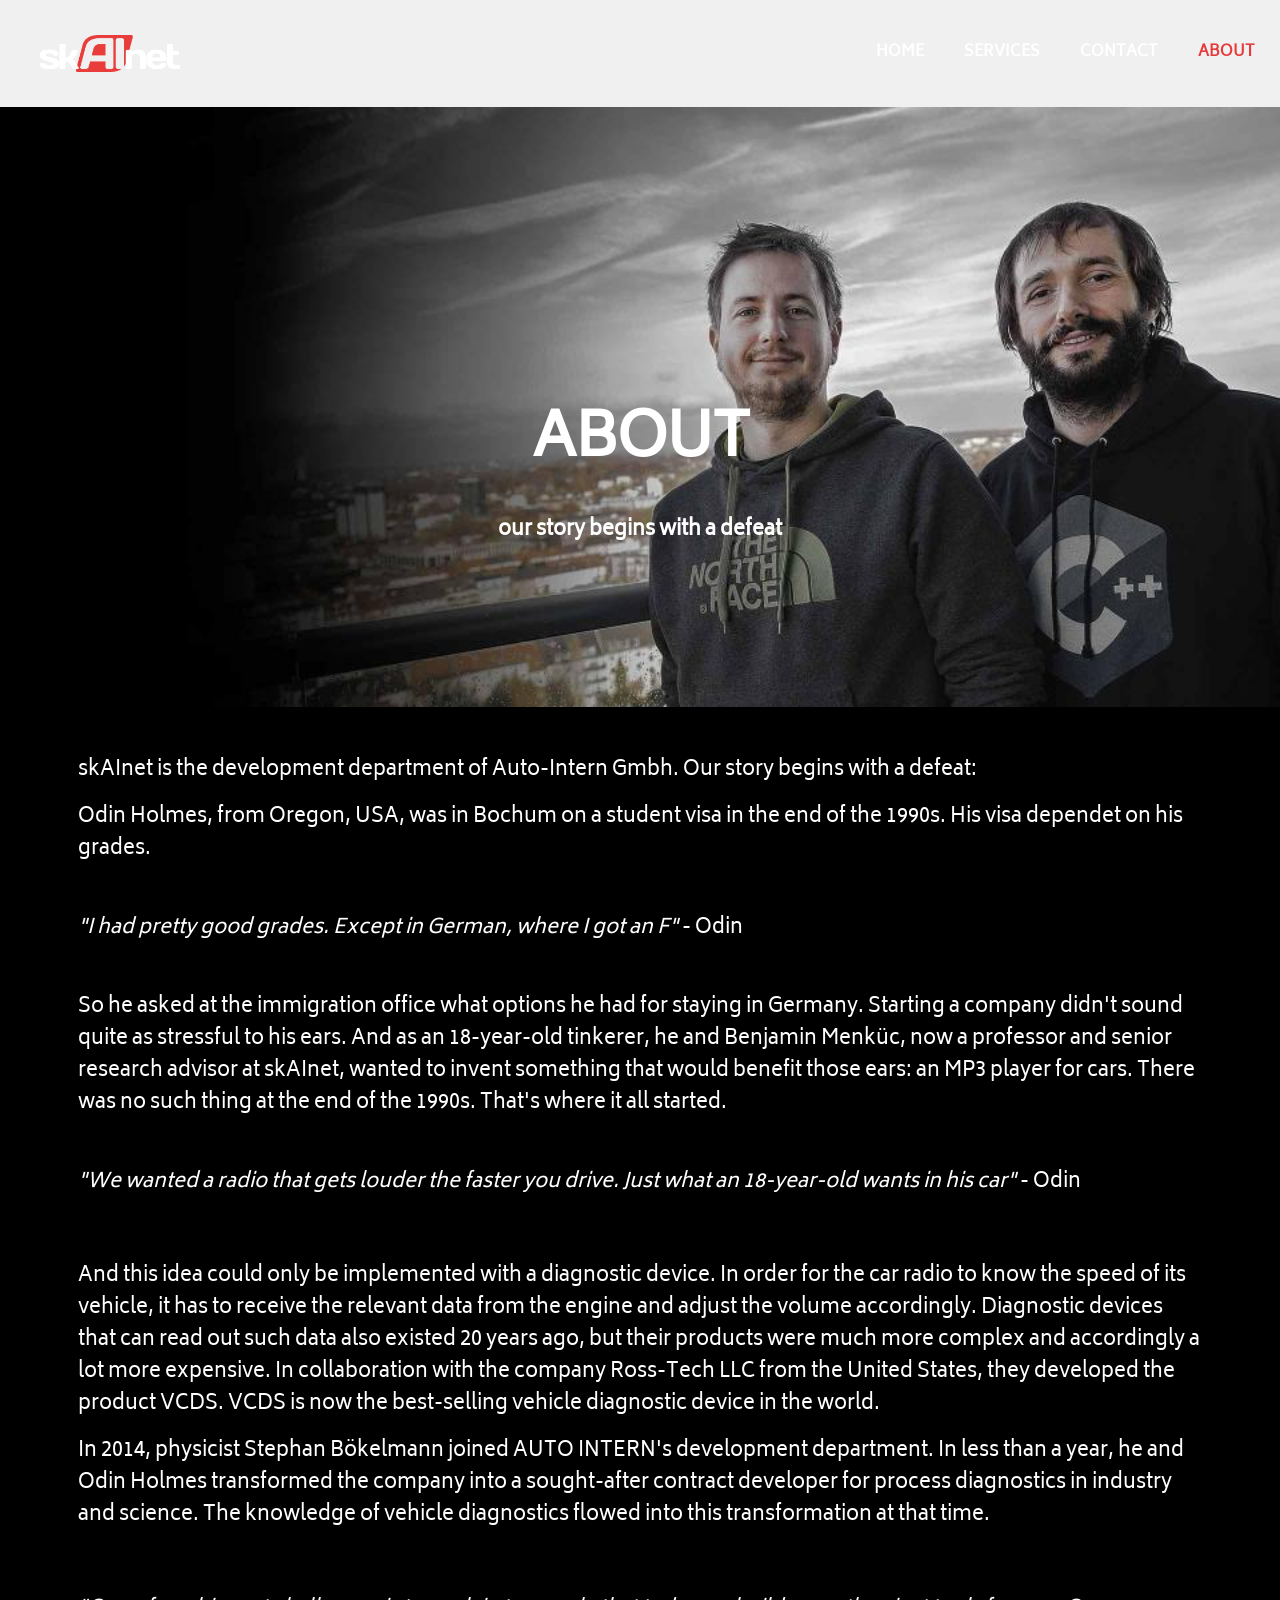
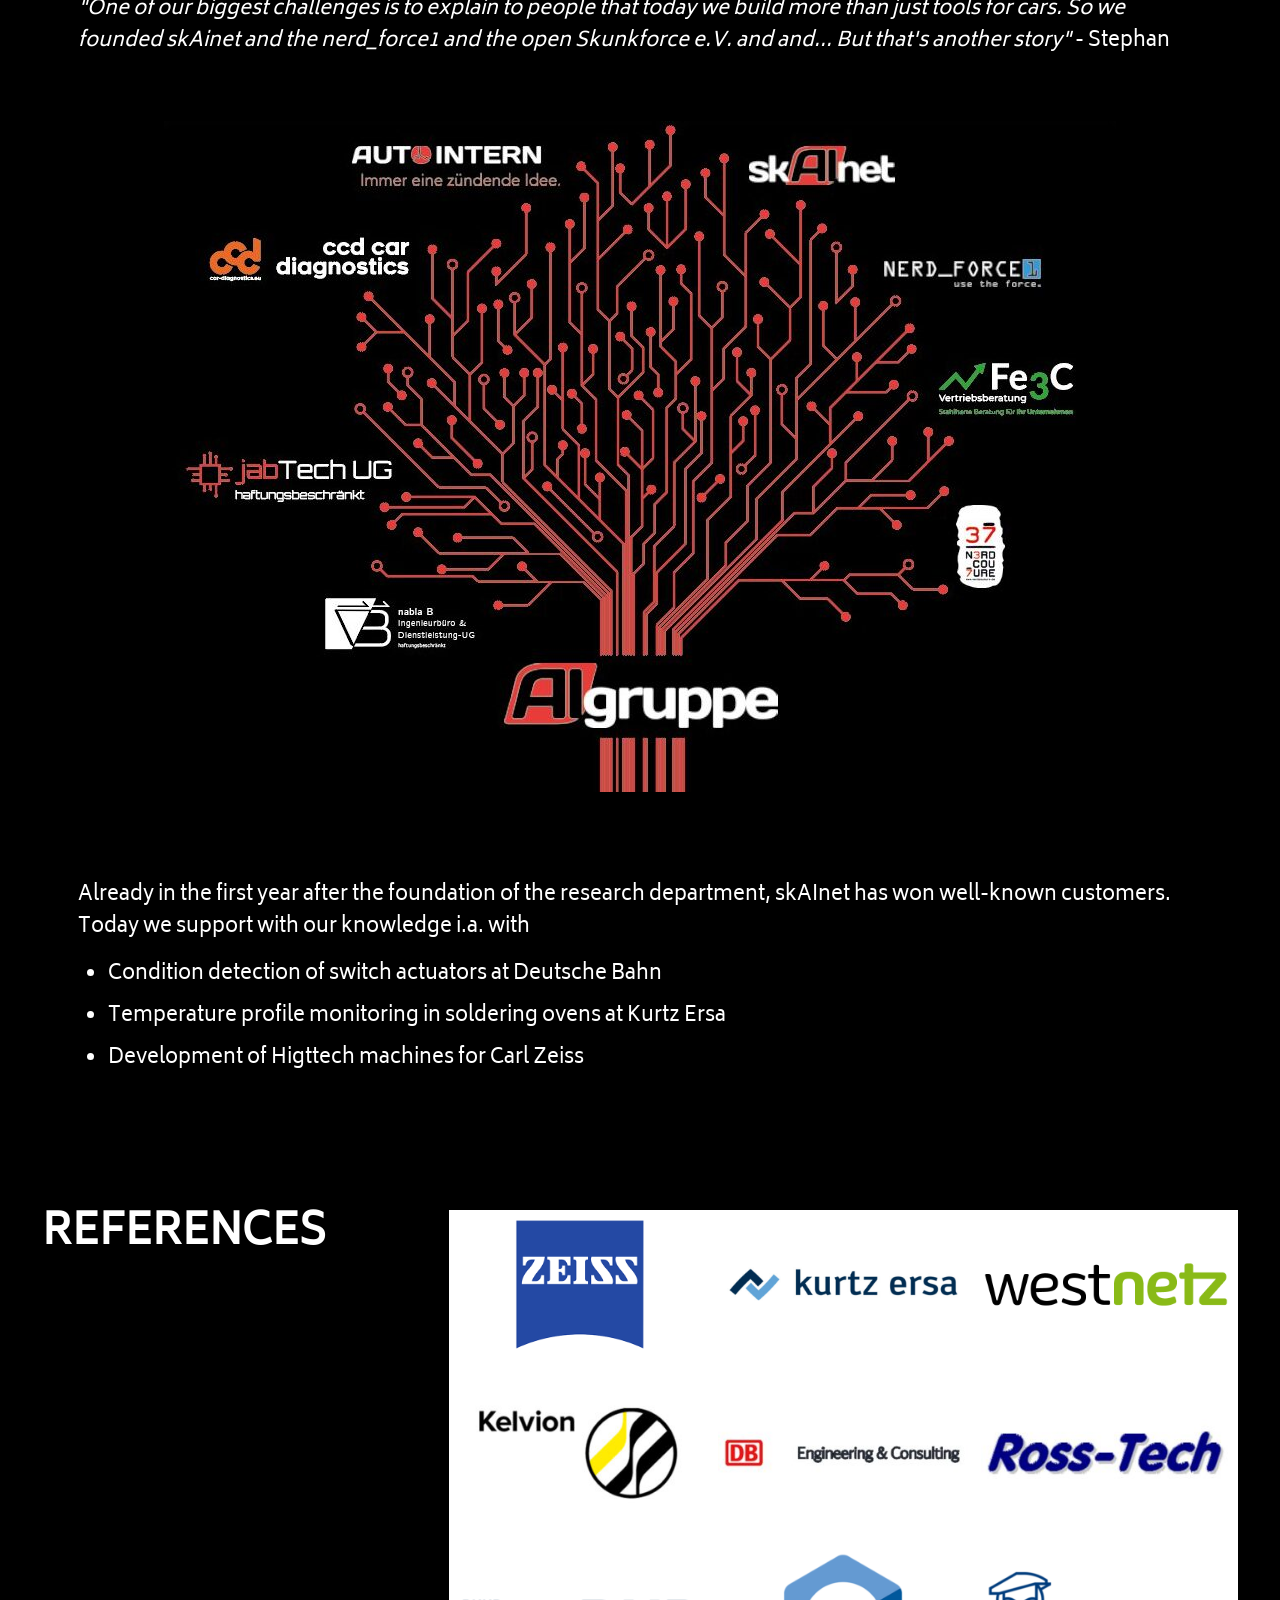
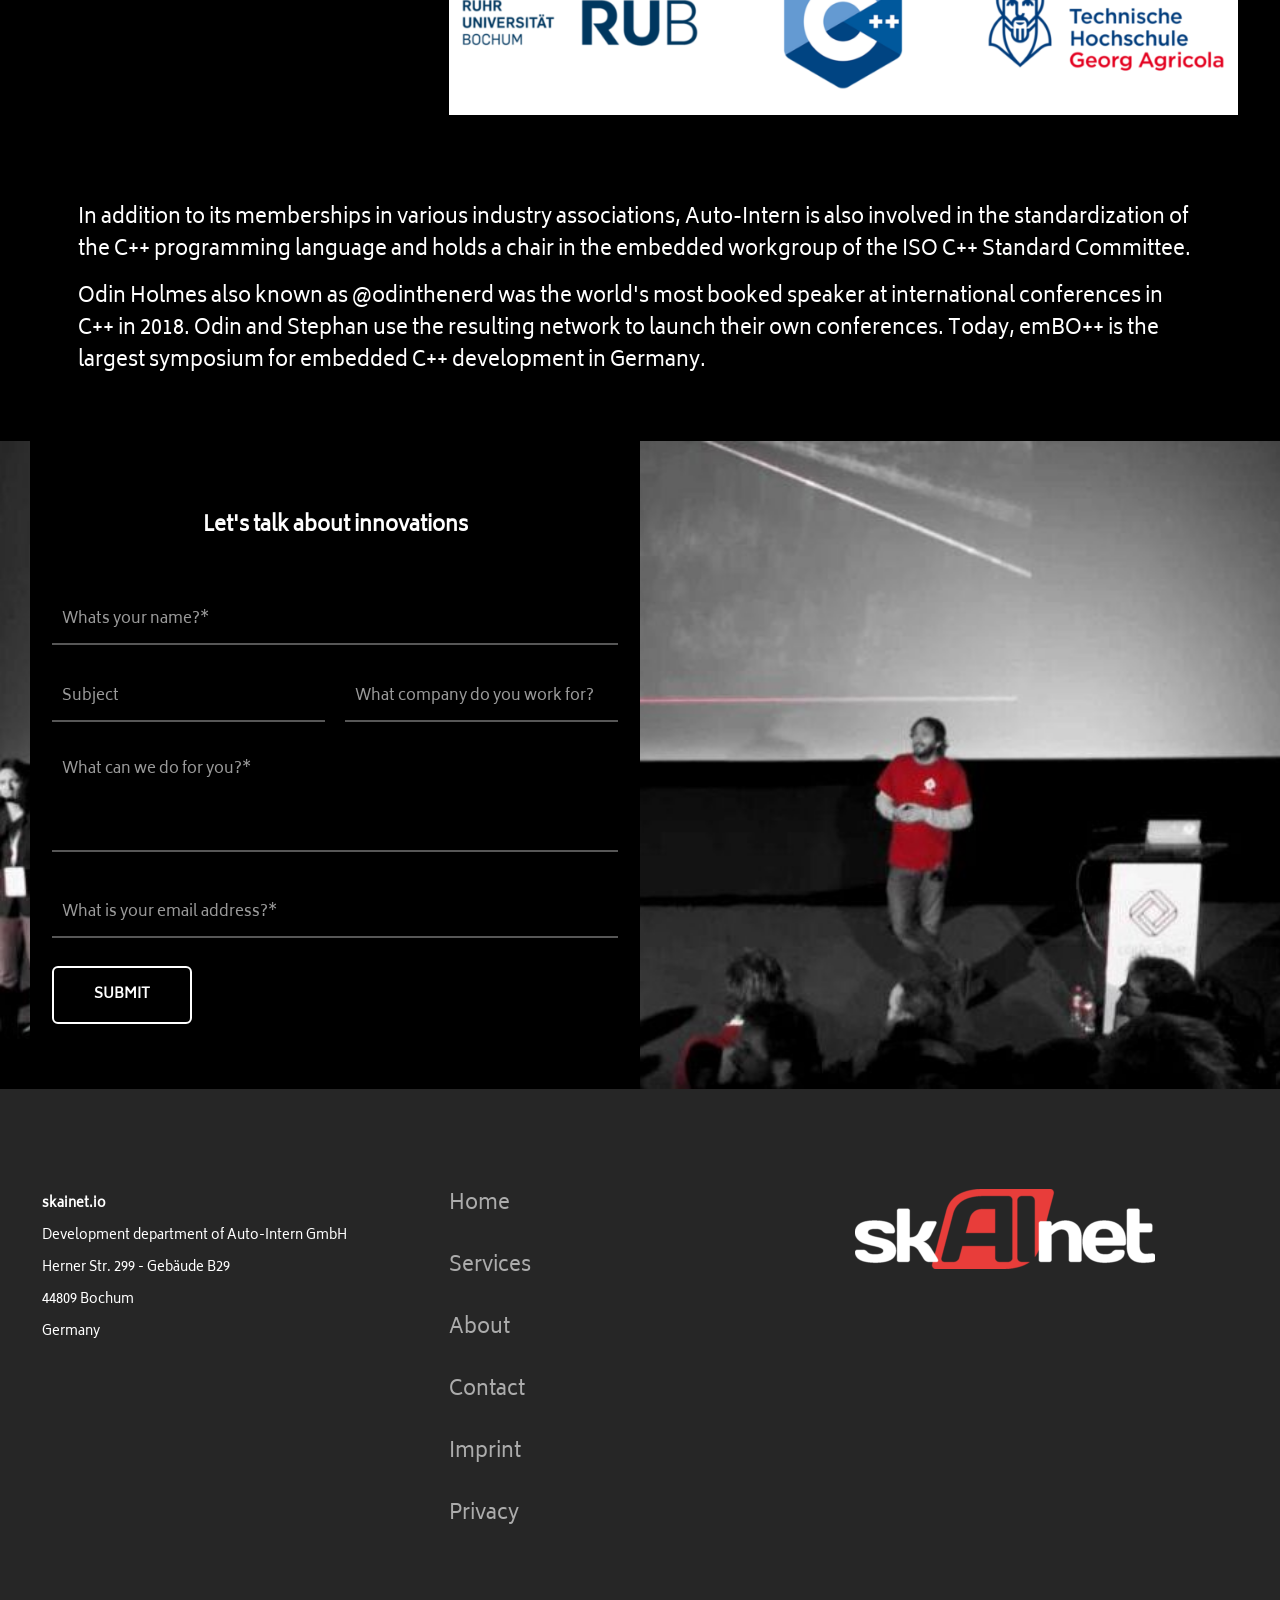
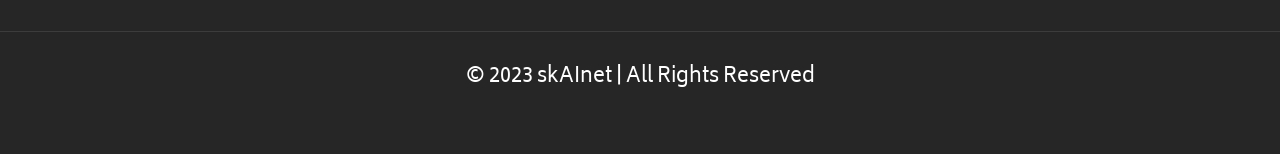
==== about/index.html @ 4148c8dd "Static mirror of skainet.io for GitHub Pages Co-Authored-By: Claude Fable 5.2 <noreply@anthropic.com" ====
<!DOCTYPE html>
<html lang="de" class="no-js " itemscope itemtype="https://schema.org/WebPage" >

<head>

<meta charset="UTF-8" />
<link rel="alternate" hreflang="de-DE" href="./"/>
<title>ABOUT &#8211; Skainet</title>
<meta name='robots' content='max-image-preview:large' />
<meta name="format-detection" content="telephone=no">
<meta name="viewport" content="width=device-width, initial-scale=1, maximum-scale=1" />
<meta name="theme-color" content="#ffffff" media="(prefers-color-scheme: light)">
<meta name="theme-color" content="#ffffff" media="(prefers-color-scheme: dark)">
<style id="wp-img-auto-sizes-contain-inline-css">
img:is([sizes=auto i],[sizes^="auto," i]){contain-intrinsic-size:3000px 1500px}
/*# sourceURL=wp-img-auto-sizes-contain-inline-css */
</style>
<link rel='stylesheet' id='layerslider-css' href='../wp-content/plugins/LayerSlider/assets/static/layerslider/css/layerslider.css' media='all' />
<style id="wp-emoji-styles-inline-css">

	img.wp-smiley, img.emoji {
		display: inline !important;
		border: none !important;
		box-shadow: none !important;
		height: 1em !important;
		width: 1em !important;
		margin: 0 0.07em !important;
		vertical-align: -0.1em !important;
		background: none !important;
		padding: 0 !important;
	}
/*# sourceURL=wp-emoji-styles-inline-css */
</style>
<style id="wp-block-library-inline-css">
:root{--wp-block-synced-color:#7a00df;--wp-block-synced-color--rgb:122,0,223;--wp-bound-block-color:var(--wp-block-synced-color);--wp-editor-canvas-background:#ddd;--wp-admin-theme-color:#007cba;--wp-admin-theme-color--rgb:0,124,186;--wp-admin-theme-color-darker-10:#006ba1;--wp-admin-theme-color-darker-10--rgb:0,107,160.5;--wp-admin-theme-color-darker-20:#005a87;--wp-admin-theme-color-darker-20--rgb:0,90,135;--wp-admin-border-width-focus:2px}@media (min-resolution:192dpi){:root{--wp-admin-border-width-focus:1.5px}}.wp-element-button{cursor:pointer}:root .has-very-light-gray-background-color{background-color:#eee}:root .has-very-dark-gray-background-color{background-color:#313131}:root .has-very-light-gray-color{color:#eee}:root .has-very-dark-gray-color{color:#313131}:root .has-vivid-green-cyan-to-vivid-cyan-blue-gradient-background{background:linear-gradient(135deg,#00d084,#0693e3)}:root .has-purple-crush-gradient-background{background:linear-gradient(135deg,#34e2e4,#4721fb 50%,#ab1dfe)}:root .has-hazy-dawn-gradient-background{background:linear-gradient(135deg,#faaca8,#dad0ec)}:root .has-subdued-olive-gradient-background{background:linear-gradient(135deg,#fafae1,#67a671)}:root .has-atomic-cream-gradient-background{background:linear-gradient(135deg,#fdd79a,#004a59)}:root .has-nightshade-gradient-background{background:linear-gradient(135deg,#330968,#31cdcf)}:root .has-midnight-gradient-background{background:linear-gradient(135deg,#020381,#2874fc)}:root{--wp--preset--font-size--normal:16px;--wp--preset--font-size--huge:42px}.has-regular-font-size{font-size:1em}.has-larger-font-size{font-size:2.625em}.has-normal-font-size{font-size:var(--wp--preset--font-size--normal)}.has-huge-font-size{font-size:var(--wp--preset--font-size--huge)}:root .has-text-align-center{text-align:center}:root .has-text-align-left{text-align:left}:root .has-text-align-right{text-align:right}.has-fit-text{white-space:nowrap!important}#end-resizable-editor-section{display:none}.aligncenter{clear:both}.items-justified-left{justify-content:flex-start}.items-justified-center{justify-content:center}.items-justified-right{justify-content:flex-end}.items-justified-space-between{justify-content:space-between}.screen-reader-text{word-wrap:normal!important;border:0;clip-path:inset(50%);height:1px;margin:-1px;overflow:hidden;padding:0;position:absolute;width:1px;word-break:normal!important}.screen-reader-text:focus{background-color:#ddd;clip-path:none;color:#444;display:block;font-size:1em;height:auto;left:5px;line-height:normal;padding:15px 23px 14px;text-decoration:none;top:5px;width:auto;z-index:100000}html :where(.has-border-color){border-style:solid}html :where([style^=border-color],[style*=";border-color"],[style*="; border-color"]){border-style:solid}html :where([style^=border-top-color],[style*=";border-top-color"],[style*="; border-top-color"]){border-top-style:solid}html :where([style^=border-right-color],[style*=";border-right-color"],[style*="; border-right-color"]){border-right-style:solid}html :where([style^=border-bottom-color],[style*=";border-bottom-color"],[style*="; border-bottom-color"]){border-bottom-style:solid}html :where([style^=border-left-color],[style*=";border-left-color"],[style*="; border-left-color"]){border-left-style:solid}html :where([style^=border-width],[style*=";border-width"],[style*="; border-width"]){border-style:solid}html :where([style^=border-top-width],[style*=";border-top-width"],[style*="; border-top-width"]){border-top-style:solid}html :where([style^=border-right-width],[style*=";border-right-width"],[style*="; border-right-width"]){border-right-style:solid}html :where([style^=border-bottom-width],[style*=";border-bottom-width"],[style*="; border-bottom-width"]){border-bottom-style:solid}html :where([style^=border-left-width],[style*=";border-left-width"],[style*="; border-left-width"]){border-left-style:solid}html :where(img[class*=wp-image-]){height:auto;max-width:100%}:where(figure){margin:0 0 1em}html :where(.is-position-sticky){--wp-admin--admin-bar--position-offset:var(--wp-admin--admin-bar--height,0px)}@media screen and (max-width:600px){html :where(.is-position-sticky){--wp-admin--admin-bar--position-offset:0px}}

/*# sourceURL=/wp-includes/css/dist/block-library/common.min.css */
</style>
<style id="wp-block-image-inline-css">
.wp-block-image>a,.wp-block-image>figure>a{display:inline-block}.wp-block-image img{box-sizing:border-box;height:auto;max-width:100%;vertical-align:bottom}@media not (prefers-reduced-motion){.wp-block-image img.hide{visibility:hidden}.wp-block-image img.show{animation:show-content-image .4s}}.wp-block-image[style*=border-radius] img,.wp-block-image[style*=border-radius]>a{border-radius:inherit}.wp-block-image.has-custom-border img{box-sizing:border-box}.wp-block-image.aligncenter{text-align:center}.wp-block-image.alignfull>a,.wp-block-image.alignwide>a{width:100%}.wp-block-image.alignfull img,.wp-block-image.alignwide img{height:auto;width:100%}.wp-block-image .aligncenter,.wp-block-image .alignleft,.wp-block-image .alignright,.wp-block-image.aligncenter,.wp-block-image.alignleft,.wp-block-image.alignright{display:table}.wp-block-image .aligncenter>figcaption,.wp-block-image .alignleft>figcaption,.wp-block-image .alignright>figcaption,.wp-block-image.aligncenter>figcaption,.wp-block-image.alignleft>figcaption,.wp-block-image.alignright>figcaption{caption-side:bottom;display:table-caption}.wp-block-image .alignleft{float:left;margin:.5em 1em .5em 0}.wp-block-image .alignright{float:right;margin:.5em 0 .5em 1em}.wp-block-image .aligncenter{margin-left:auto;margin-right:auto}.wp-block-image :where(figcaption){margin-bottom:1em;margin-top:.5em}.wp-block-image.is-style-circle-mask img{border-radius:9999px}@supports ((-webkit-mask-image:none) or (mask-image:none)) or (-webkit-mask-image:none){.wp-block-image.is-style-circle-mask img{border-radius:0;-webkit-mask-image:url('data:image/svg+xml;utf8,<svg viewBox="0 0 100 100" xmlns="http://www.w3.org/2000/svg"><circle cx="50" cy="50" r="50"/></svg>');mask-image:url('data:image/svg+xml;utf8,<svg viewBox="0 0 100 100" xmlns="http://www.w3.org/2000/svg"><circle cx="50" cy="50" r="50"/></svg>');mask-mode:alpha;-webkit-mask-position:center;mask-position:center;-webkit-mask-repeat:no-repeat;mask-repeat:no-repeat;-webkit-mask-size:contain;mask-size:contain}}:root :where(.wp-block-image.is-style-rounded img,.wp-block-image .is-style-rounded img){border-radius:9999px}.wp-block-image figure{margin:0}.wp-lightbox-container{display:flex;flex-direction:column;position:relative}.wp-lightbox-container img{cursor:zoom-in}.wp-lightbox-container img:hover+button{opacity:1}.wp-lightbox-container button{align-items:center;backdrop-filter:blur(16px) saturate(180%);background-color:rgba(90,90,90,.25);border:none;border-radius:4px;cursor:zoom-in;display:flex;height:20px;justify-content:center;opacity:0;padding:0;position:absolute;right:16px;text-align:center;top:16px;width:20px;z-index:100}@media not (prefers-reduced-motion){.wp-lightbox-container button{transition:opacity .2s ease}}.wp-lightbox-container button:focus-visible{outline:3px auto rgba(90,90,90,.25);outline:3px auto -webkit-focus-ring-color;outline-offset:3px}.wp-lightbox-container button:hover{cursor:pointer;opacity:1}.wp-lightbox-container button:focus{opacity:1}.wp-lightbox-container button:focus,.wp-lightbox-container button:hover,.wp-lightbox-container button:not(:hover):not(:active):not(.has-background){background-color:rgba(90,90,90,.25);border:none}.wp-lightbox-overlay{box-sizing:border-box;cursor:zoom-out;height:100vh;left:0;overflow:hidden;position:fixed;top:0;visibility:hidden;width:100%;z-index:100000}.wp-lightbox-overlay .wp-lightbox-close-button{align-items:center;cursor:pointer;display:flex;font-family:inherit;gap:8px;justify-content:center;line-height:1;min-height:40px;min-width:40px;padding:0 4px;position:absolute;right:calc(env(safe-area-inset-right) + 16px);top:calc(env(safe-area-inset-top) + 16px);z-index:5000000}.wp-lightbox-overlay .wp-lightbox-close-button:focus,.wp-lightbox-overlay .wp-lightbox-close-button:hover,.wp-lightbox-overlay .wp-lightbox-close-button:not(:hover):not(:active):not(.has-background){background:none;border:none}.wp-lightbox-overlay .wp-lightbox-close-button:has(.wp-lightbox-close-text:not([hidden])) .wp-lightbox-close-icon svg{height:1em;width:1em}.wp-lightbox-overlay .wp-lightbox-close-icon svg{display:block}.wp-lightbox-overlay .wp-lightbox-navigation-button-next,.wp-lightbox-overlay .wp-lightbox-navigation-button-prev{align-items:center;bottom:16px;cursor:pointer;display:flex;font-family:inherit;gap:4px;justify-content:center;line-height:1;min-height:40px;min-width:40px;padding:0 8px;position:absolute;z-index:2000002}.wp-lightbox-overlay .wp-lightbox-navigation-button-next[hidden],.wp-lightbox-overlay .wp-lightbox-navigation-button-prev[hidden]{display:none}@media (min-width:960px){.wp-lightbox-overlay .wp-lightbox-navigation-button-next,.wp-lightbox-overlay .wp-lightbox-navigation-button-prev{bottom:50%;transform:translateY(-50%)}}.wp-lightbox-overlay .wp-lightbox-navigation-button-next:focus,.wp-lightbox-overlay .wp-lightbox-navigation-button-next:hover,.wp-lightbox-overlay .wp-lightbox-navigation-button-next:not(:hover):not(:active):not(.has-background),.wp-lightbox-overlay .wp-lightbox-navigation-button-prev:focus,.wp-lightbox-overlay .wp-lightbox-navigation-button-prev:hover,.wp-lightbox-overlay .wp-lightbox-navigation-button-prev:not(:hover):not(:active):not(.has-background){background:none;border:none;padding:0 8px}.wp-lightbox-overlay .wp-lightbox-navigation-button-next:has(.wp-lightbox-navigation-text:not([hidden])) .wp-lightbox-navigation-icon svg,.wp-lightbox-overlay .wp-lightbox-navigation-button-prev:has(.wp-lightbox-navigation-text:not([hidden])) .wp-lightbox-navigation-icon svg{display:block;height:1.5em;width:1.5em}.wp-lightbox-overlay .wp-lightbox-navigation-button-prev{left:calc(env(safe-area-inset-left) + 16px)}.wp-lightbox-overlay .wp-lightbox-navigation-button-next{right:calc(env(safe-area-inset-right) + 16px)}.wp-lightbox-overlay .wp-lightbox-navigation-icon svg{vertical-align:middle}.wp-lightbox-overlay .lightbox-image-container{height:var(--wp--lightbox-container-height);left:50%;overflow:hidden;position:absolute;top:50%;transform:translate(-50%,-50%);transform-origin:top left;width:var(--wp--lightbox-container-width);z-index:2000001}.wp-lightbox-overlay .wp-block-image{align-items:center;box-sizing:border-box;display:flex;height:100%;justify-content:center;margin:0;position:relative;transform-origin:0 0;width:100%;z-index:3000000}.wp-lightbox-overlay .wp-block-image img{height:var(--wp--lightbox-image-height);min-height:var(--wp--lightbox-image-height);min-width:var(--wp--lightbox-image-width);width:var(--wp--lightbox-image-width)}.wp-lightbox-overlay .wp-block-image figcaption{display:none}.wp-lightbox-overlay button{background:none;border:none}.wp-lightbox-overlay .scrim{background-color:#fff;height:100%;opacity:.9;position:absolute;width:100%;z-index:2000000}.wp-lightbox-overlay.active{visibility:visible}@media not (prefers-reduced-motion){.wp-lightbox-overlay.active{animation:turn-on-visibility .25s both}.wp-lightbox-overlay.active img{animation:turn-on-visibility .35s both}.wp-lightbox-overlay.show-closing-animation:not(.active){animation:turn-off-visibility .35s both}.wp-lightbox-overlay.show-closing-animation:not(.active) img{animation:turn-off-visibility .25s both}.wp-lightbox-overlay.zoom.active{animation:none;opacity:1;visibility:visible}.wp-lightbox-overlay.zoom.active .lightbox-image-container{animation:lightbox-zoom-in .4s}.wp-lightbox-overlay.zoom.active .lightbox-image-container img{animation:none}.wp-lightbox-overlay.zoom.active .scrim{animation:turn-on-visibility .4s forwards}.wp-lightbox-overlay.zoom.show-closing-animation:not(.active){animation:none}.wp-lightbox-overlay.zoom.show-closing-animation:not(.active) .lightbox-image-container{animation:lightbox-zoom-out .4s}.wp-lightbox-overlay.zoom.show-closing-animation:not(.active) .lightbox-image-container img{animation:none}.wp-lightbox-overlay.zoom.show-closing-animation:not(.active) .scrim{animation:turn-off-visibility .4s forwards}}@keyframes show-content-image{0%{visibility:hidden}99%{visibility:hidden}to{visibility:visible}}@keyframes turn-on-visibility{0%{opacity:0}to{opacity:1}}@keyframes turn-off-visibility{0%{opacity:1;visibility:visible}99%{opacity:0;visibility:visible}to{opacity:0;visibility:hidden}}@keyframes lightbox-zoom-in{0%{transform:translate(calc((-100vw + var(--wp--lightbox-scrollbar-width))/2 + var(--wp--lightbox-initial-left-position)),calc(-50vh + var(--wp--lightbox-initial-top-position))) scale(var(--wp--lightbox-scale))}to{transform:translate(-50%,-50%) scale(1)}}@keyframes lightbox-zoom-out{0%{transform:translate(-50%,-50%) scale(1);visibility:visible}99%{visibility:visible}to{transform:translate(calc((-100vw + var(--wp--lightbox-scrollbar-width))/2 + var(--wp--lightbox-initial-left-position)),calc(-50vh + var(--wp--lightbox-initial-top-position))) scale(var(--wp--lightbox-scale));visibility:hidden}}
/*# sourceURL=https://skainet.io/wp-includes/blocks/image/style.min.css */
</style>
<style id="wp-block-paragraph-inline-css">
.is-small-text{font-size:.875em}.is-regular-text{font-size:1em}.is-large-text{font-size:2.25em}.is-larger-text{font-size:3em}.has-drop-cap:not(:focus):first-letter{float:left;font-size:8.4em;font-style:normal;font-weight:100;line-height:.68;margin:.05em .1em 0 0;text-transform:uppercase}body.rtl .has-drop-cap:not(:focus):first-letter{float:none;margin-left:.1em}p.has-drop-cap.has-background{overflow:hidden}:root :where(p.has-background){padding:1.25em 2.375em}:where(p.has-text-color:not(.has-link-color)) a{color:inherit}p.has-text-align-left[style*="writing-mode:vertical-lr"],p.has-text-align-right[style*="writing-mode:vertical-rl"]{rotate:180deg}
/*# sourceURL=https://skainet.io/wp-includes/blocks/paragraph/style.min.css */
</style>

<style id="classic-theme-styles-inline-css">
/*! This file is auto-generated */
.wp-block-button__link{color:#fff;background-color:#32373c;border-radius:9999px;box-shadow:none;text-decoration:none;padding:calc(.667em + 2px) calc(1.333em + 2px);font-size:1.125em}.wp-block-file__button{background:#32373c;color:#fff;text-decoration:none}
/*# sourceURL=/wp-includes/css/classic-themes.min.css */
</style>

<style id="global-styles-inline-css">
:root{--wp--preset--aspect-ratio--square: 1;--wp--preset--aspect-ratio--4-3: 4/3;--wp--preset--aspect-ratio--3-4: 3/4;--wp--preset--aspect-ratio--3-2: 3/2;--wp--preset--aspect-ratio--2-3: 2/3;--wp--preset--aspect-ratio--16-9: 16/9;--wp--preset--aspect-ratio--9-16: 9/16;--wp--preset--color--black: #000000;--wp--preset--color--cyan-bluish-gray: #abb8c3;--wp--preset--color--white: #ffffff;--wp--preset--color--pale-pink: #f78da7;--wp--preset--color--vivid-red: #cf2e2e;--wp--preset--color--luminous-vivid-orange: #ff6900;--wp--preset--color--luminous-vivid-amber: #fcb900;--wp--preset--color--light-green-cyan: #7bdcb5;--wp--preset--color--vivid-green-cyan: #00d084;--wp--preset--color--pale-cyan-blue: #8ed1fc;--wp--preset--color--vivid-cyan-blue: #0693e3;--wp--preset--color--vivid-purple: #9b51e0;--wp--preset--gradient--vivid-cyan-blue-to-vivid-purple: linear-gradient(135deg,rgb(6,147,227) 0%,rgb(155,81,224) 100%);--wp--preset--gradient--light-green-cyan-to-vivid-green-cyan: linear-gradient(135deg,rgb(122,220,180) 0%,rgb(0,208,130) 100%);--wp--preset--gradient--luminous-vivid-amber-to-luminous-vivid-orange: linear-gradient(135deg,rgb(252,185,0) 0%,rgb(255,105,0) 100%);--wp--preset--gradient--luminous-vivid-orange-to-vivid-red: linear-gradient(135deg,rgb(255,105,0) 0%,rgb(207,46,46) 100%);--wp--preset--gradient--very-light-gray-to-cyan-bluish-gray: linear-gradient(135deg,rgb(238,238,238) 0%,rgb(169,184,195) 100%);--wp--preset--gradient--cool-to-warm-spectrum: linear-gradient(135deg,rgb(74,234,220) 0%,rgb(151,120,209) 20%,rgb(207,42,186) 40%,rgb(238,44,130) 60%,rgb(251,105,98) 80%,rgb(254,248,76) 100%);--wp--preset--gradient--blush-light-purple: linear-gradient(135deg,rgb(255,206,236) 0%,rgb(152,150,240) 100%);--wp--preset--gradient--blush-bordeaux: linear-gradient(135deg,rgb(254,205,165) 0%,rgb(254,45,45) 50%,rgb(107,0,62) 100%);--wp--preset--gradient--luminous-dusk: linear-gradient(135deg,rgb(255,203,112) 0%,rgb(199,81,192) 50%,rgb(65,88,208) 100%);--wp--preset--gradient--pale-ocean: linear-gradient(135deg,rgb(255,245,203) 0%,rgb(182,227,212) 50%,rgb(51,167,181) 100%);--wp--preset--gradient--electric-grass: linear-gradient(135deg,rgb(202,248,128) 0%,rgb(113,206,126) 100%);--wp--preset--gradient--midnight: linear-gradient(135deg,rgb(2,3,129) 0%,rgb(40,116,252) 100%);--wp--preset--font-size--small: 13px;--wp--preset--font-size--medium: 20px;--wp--preset--font-size--large: 36px;--wp--preset--font-size--x-large: 42px;--wp--preset--spacing--20: 0.44rem;--wp--preset--spacing--30: 0.67rem;--wp--preset--spacing--40: 1rem;--wp--preset--spacing--50: 1.5rem;--wp--preset--spacing--60: 2.25rem;--wp--preset--spacing--70: 3.38rem;--wp--preset--spacing--80: 5.06rem;--wp--preset--shadow--natural: 6px 6px 9px rgba(0, 0, 0, 0.2);--wp--preset--shadow--deep: 12px 12px 50px rgba(0, 0, 0, 0.4);--wp--preset--shadow--sharp: 6px 6px 0px rgba(0, 0, 0, 0.2);--wp--preset--shadow--outlined: 6px 6px 0px -3px rgb(255, 255, 255), 6px 6px rgb(0, 0, 0);--wp--preset--shadow--crisp: 6px 6px 0px rgb(0, 0, 0);}.wp-block-button{--wp--preset--dimension--25: 25%;--wp--preset--dimension--50: 50%;--wp--preset--dimension--75: 75%;--wp--preset--dimension--100: 100%;}:where(body) { margin: 0; }:where(.is-layout-flex){gap: 0.5em;}:where(.is-layout-grid){gap: 0.5em;}body .is-layout-flex{display: flex;}.is-layout-flex{flex-wrap: wrap;align-items: center;}.is-layout-flex > :is(*, div){margin: 0;}body .is-layout-grid{display: grid;}.is-layout-grid > :is(*, div){margin: 0;}body{padding-top: 0px;padding-right: 0px;padding-bottom: 0px;padding-left: 0px;}:root :where(.wp-element-button, .wp-block-button__link){background-color: #32373c;border-width: 0;color: #fff;font-family: inherit;font-size: inherit;font-style: inherit;font-weight: inherit;letter-spacing: inherit;line-height: inherit;padding-top: calc(0.667em + 2px);padding-right: calc(1.333em + 2px);padding-bottom: calc(0.667em + 2px);padding-left: calc(1.333em + 2px);text-decoration: none;text-transform: inherit;}.has-black-color{color: var(--wp--preset--color--black) !important;}.has-cyan-bluish-gray-color{color: var(--wp--preset--color--cyan-bluish-gray) !important;}.has-white-color{color: var(--wp--preset--color--white) !important;}.has-pale-pink-color{color: var(--wp--preset--color--pale-pink) !important;}.has-vivid-red-color{color: var(--wp--preset--color--vivid-red) !important;}.has-luminous-vivid-orange-color{color: var(--wp--preset--color--luminous-vivid-orange) !important;}.has-luminous-vivid-amber-color{color: var(--wp--preset--color--luminous-vivid-amber) !important;}.has-light-green-cyan-color{color: var(--wp--preset--color--light-green-cyan) !important;}.has-vivid-green-cyan-color{color: var(--wp--preset--color--vivid-green-cyan) !important;}.has-pale-cyan-blue-color{color: var(--wp--preset--color--pale-cyan-blue) !important;}.has-vivid-cyan-blue-color{color: var(--wp--preset--color--vivid-cyan-blue) !important;}.has-vivid-purple-color{color: var(--wp--preset--color--vivid-purple) !important;}.has-black-background-color{background-color: var(--wp--preset--color--black) !important;}.has-cyan-bluish-gray-background-color{background-color: var(--wp--preset--color--cyan-bluish-gray) !important;}.has-white-background-color{background-color: var(--wp--preset--color--white) !important;}.has-pale-pink-background-color{background-color: var(--wp--preset--color--pale-pink) !important;}.has-vivid-red-background-color{background-color: var(--wp--preset--color--vivid-red) !important;}.has-luminous-vivid-orange-background-color{background-color: var(--wp--preset--color--luminous-vivid-orange) !important;}.has-luminous-vivid-amber-background-color{background-color: var(--wp--preset--color--luminous-vivid-amber) !important;}.has-light-green-cyan-background-color{background-color: var(--wp--preset--color--light-green-cyan) !important;}.has-vivid-green-cyan-background-color{background-color: var(--wp--preset--color--vivid-green-cyan) !important;}.has-pale-cyan-blue-background-color{background-color: var(--wp--preset--color--pale-cyan-blue) !important;}.has-vivid-cyan-blue-background-color{background-color: var(--wp--preset--color--vivid-cyan-blue) !important;}.has-vivid-purple-background-color{background-color: var(--wp--preset--color--vivid-purple) !important;}.has-black-border-color{border-color: var(--wp--preset--color--black) !important;}.has-cyan-bluish-gray-border-color{border-color: var(--wp--preset--color--cyan-bluish-gray) !important;}.has-white-border-color{border-color: var(--wp--preset--color--white) !important;}.has-pale-pink-border-color{border-color: var(--wp--preset--color--pale-pink) !important;}.has-vivid-red-border-color{border-color: var(--wp--preset--color--vivid-red) !important;}.has-luminous-vivid-orange-border-color{border-color: var(--wp--preset--color--luminous-vivid-orange) !important;}.has-luminous-vivid-amber-border-color{border-color: var(--wp--preset--color--luminous-vivid-amber) !important;}.has-light-green-cyan-border-color{border-color: var(--wp--preset--color--light-green-cyan) !important;}.has-vivid-green-cyan-border-color{border-color: var(--wp--preset--color--vivid-green-cyan) !important;}.has-pale-cyan-blue-border-color{border-color: var(--wp--preset--color--pale-cyan-blue) !important;}.has-vivid-cyan-blue-border-color{border-color: var(--wp--preset--color--vivid-cyan-blue) !important;}.has-vivid-purple-border-color{border-color: var(--wp--preset--color--vivid-purple) !important;}.has-vivid-cyan-blue-to-vivid-purple-gradient-background{background: var(--wp--preset--gradient--vivid-cyan-blue-to-vivid-purple) !important;}.has-light-green-cyan-to-vivid-green-cyan-gradient-background{background: var(--wp--preset--gradient--light-green-cyan-to-vivid-green-cyan) !important;}.has-luminous-vivid-amber-to-luminous-vivid-orange-gradient-background{background: var(--wp--preset--gradient--luminous-vivid-amber-to-luminous-vivid-orange) !important;}.has-luminous-vivid-orange-to-vivid-red-gradient-background{background: var(--wp--preset--gradient--luminous-vivid-orange-to-vivid-red) !important;}.has-very-light-gray-to-cyan-bluish-gray-gradient-background{background: var(--wp--preset--gradient--very-light-gray-to-cyan-bluish-gray) !important;}.has-cool-to-warm-spectrum-gradient-background{background: var(--wp--preset--gradient--cool-to-warm-spectrum) !important;}.has-blush-light-purple-gradient-background{background: var(--wp--preset--gradient--blush-light-purple) !important;}.has-blush-bordeaux-gradient-background{background: var(--wp--preset--gradient--blush-bordeaux) !important;}.has-luminous-dusk-gradient-background{background: var(--wp--preset--gradient--luminous-dusk) !important;}.has-pale-ocean-gradient-background{background: var(--wp--preset--gradient--pale-ocean) !important;}.has-electric-grass-gradient-background{background: var(--wp--preset--gradient--electric-grass) !important;}.has-midnight-gradient-background{background: var(--wp--preset--gradient--midnight) !important;}.has-small-font-size{font-size: var(--wp--preset--font-size--small) !important;}.has-medium-font-size{font-size: var(--wp--preset--font-size--medium) !important;}.has-large-font-size{font-size: var(--wp--preset--font-size--large) !important;}.has-x-large-font-size{font-size: var(--wp--preset--font-size--x-large) !important;}
/*# sourceURL=global-styles-inline-css */
</style>

<link rel='stylesheet' id='contact-form-7-css' href='../wp-content/plugins/contact-form-7/includes/css/styles.css' media='all' />
<link rel='stylesheet' id='parent-style-css' href='../wp-content/themes/betheme/style.css' media='all' />
<link rel='stylesheet' id='child-style-css' href='../wp-content/themes/skainet/style.css' media='all' />
<link rel='stylesheet' id='mfn-be-css' href='../wp-content/themes/betheme/css/be.css' media='all' />
<link rel='stylesheet' id='mfn-animations-css' href='../wp-content/themes/betheme/assets/animations/animations.min.css' media='all' />
<link rel='stylesheet' id='mfn-font-awesome-css' href='../wp-content/themes/betheme/fonts/fontawesome/fontawesome.css' media='all' />
<link rel='stylesheet' id='mfn-jplayer-css' href='../wp-content/themes/betheme/assets/jplayer/css/jplayer.blue.monday.min.css' media='all' />
<link rel='stylesheet' id='mfn-responsive-css' href='../wp-content/themes/betheme/css/responsive.css' media='all' />
<style id="akismet-widget-style-inline-css">

			.a-stats {
				--akismet-color-mid-green: #357b49;
				--akismet-color-white: #fff;
				--akismet-color-light-grey: #f6f7f7;

				max-width: 350px;
				width: auto;
			}

			.a-stats * {
				all: unset;
				box-sizing: border-box;
			}

			.a-stats strong {
				font-weight: 600;
			}

			.a-stats a.a-stats__link,
			.a-stats a.a-stats__link:visited,
			.a-stats a.a-stats__link:active {
				background: var(--akismet-color-mid-green);
				border: none;
				box-shadow: none;
				border-radius: 8px;
				color: var(--akismet-color-white);
				cursor: pointer;
				display: block;
				font-family: -apple-system, BlinkMacSystemFont, 'Segoe UI', 'Roboto', 'Oxygen-Sans', 'Ubuntu', 'Cantarell', 'Helvetica Neue', sans-serif;
				font-weight: 500;
				padding: 12px;
				text-align: center;
				text-decoration: none;
				transition: all 0.2s ease;
			}

			/* Extra specificity to deal with TwentyTwentyOne focus style */
			.widget .a-stats a.a-stats__link:focus {
				background: var(--akismet-color-mid-green);
				color: var(--akismet-color-white);
				text-decoration: none;
			}

			.a-stats a.a-stats__link:hover {
				filter: brightness(110%);
				box-shadow: 0 4px 12px rgba(0, 0, 0, 0.06), 0 0 2px rgba(0, 0, 0, 0.16);
			}

			.a-stats .count {
				color: var(--akismet-color-white);
				display: block;
				font-size: 1.5em;
				line-height: 1.4;
				padding: 0 13px;
				white-space: nowrap;
			}
		
/*# sourceURL=akismet-widget-style-inline-css */
</style>
<style id="mfn-dynamic-inline-css">
@font-face{font-family:"Biryanilocal";src:url("../wp-content/uploads/2022/09/Biryani-Regular.ttf") format("truetype");font-weight:normal;font-style:normal}
html{background-color:#f0f0f0}#Wrapper,#Content,.mfn-popup .mfn-popup-content,.mfn-off-canvas-sidebar .mfn-off-canvas-content-wrapper,.mfn-cart-holder,.mfn-header-login,#Top_bar .search_wrapper,#Top_bar .top_bar_right .mfn-live-search-box,.column_livesearch .mfn-live-search-wrapper,.column_livesearch .mfn-live-search-box{background-color:#f0f0f0}body:not(.template-slider) #Header{min-height:0px}body.header-below:not(.template-slider) #Header{padding-top:0px}#Footer .widgets_wrapper{padding:70px 0}body,button,span.date_label,.timeline_items li h3 span,input[type="submit"],input[type="reset"],input[type="button"],input[type="date"],input[type="text"],input[type="password"],input[type="tel"],input[type="email"],textarea,select,.offer_li .title h3,.mfn-menu-item-megamenu{font-family:"Biryanilocal",-apple-system,BlinkMacSystemFont,"Segoe UI",Roboto,Oxygen-Sans,Ubuntu,Cantarell,"Helvetica Neue",sans-serif}#menu > ul > li > a,a.action_button,#overlay-menu ul li a{font-family:"Biryanilocal",-apple-system,BlinkMacSystemFont,"Segoe UI",Roboto,Oxygen-Sans,Ubuntu,Cantarell,"Helvetica Neue",sans-serif}#Subheader .title{font-family:"Biryanilocal",-apple-system,BlinkMacSystemFont,"Segoe UI",Roboto,Oxygen-Sans,Ubuntu,Cantarell,"Helvetica Neue",sans-serif}h1,h2,h3,h4,.text-logo #logo{font-family:"Biryanilocal",-apple-system,BlinkMacSystemFont,"Segoe UI",Roboto,Oxygen-Sans,Ubuntu,Cantarell,"Helvetica Neue",sans-serif}h5,h6{font-family:"Biryanilocal",-apple-system,BlinkMacSystemFont,"Segoe UI",Roboto,Oxygen-Sans,Ubuntu,Cantarell,"Helvetica Neue",sans-serif}blockquote{font-family:"Biryanilocal",-apple-system,BlinkMacSystemFont,"Segoe UI",Roboto,Oxygen-Sans,Ubuntu,Cantarell,"Helvetica Neue",sans-serif}.chart_box .chart .num,.counter .desc_wrapper .number-wrapper,.how_it_works .image .number,.pricing-box .plan-header .price,.quick_fact .number-wrapper,.woocommerce .product div.entry-summary .price{font-family:"Biryanilocal",-apple-system,BlinkMacSystemFont,"Segoe UI",Roboto,Oxygen-Sans,Ubuntu,Cantarell,"Helvetica Neue",sans-serif}body,.mfn-menu-item-megamenu{font-size:20px;line-height:32px;font-weight:400;letter-spacing:0px}.big{font-size:20px;line-height:32px;font-weight:400;letter-spacing:0px}#menu > ul > li > a,a.action_button,#overlay-menu ul li a{font-size:14px;font-weight:700;letter-spacing:0px}#overlay-menu ul li a{line-height:21px}#Subheader .title{font-size:50px;line-height:60px;font-weight:400;letter-spacing:0px}h1,.text-logo #logo{font-size:80px;line-height:88px;font-weight:600;letter-spacing:0px}h2{font-size:60px;line-height:70px;font-weight:600;letter-spacing:-1px}h3,.woocommerce ul.products li.product h3,.woocommerce #customer_login h2{font-size:42px;line-height:50px;font-weight:600;letter-spacing:0px}h4,.woocommerce .woocommerce-order-details__title,.woocommerce .wc-bacs-bank-details-heading,.woocommerce .woocommerce-customer-details h2{font-size:24px;line-height:32px;font-weight:500;letter-spacing:0px}h5{font-size:20px;line-height:28px;font-weight:500;letter-spacing:0px}h6{font-size:15px;line-height:20px;font-weight:700;letter-spacing:0px}#Intro .intro-title{font-size:70px;line-height:70px;font-weight:400;letter-spacing:0px}@media only screen and (min-width:768px) and (max-width:959px){body,.mfn-menu-item-megamenu{font-size:17px;line-height:27px;font-weight:400;letter-spacing:0px}.big{font-size:17px;line-height:27px;font-weight:400;letter-spacing:0px}#menu > ul > li > a,a.action_button,#overlay-menu ul li a{font-size:13px;font-weight:700;letter-spacing:0px}#overlay-menu ul li a{line-height:19.5px}#Subheader .title{font-size:43px;line-height:51px;font-weight:400;letter-spacing:0px}h1,.text-logo #logo{font-size:68px;line-height:75px;font-weight:600;letter-spacing:0px}h2{font-size:51px;line-height:60px;font-weight:600;letter-spacing:-1px}h3,.woocommerce ul.products li.product h3,.woocommerce #customer_login h2{font-size:36px;line-height:43px;font-weight:600;letter-spacing:0px}h4,.woocommerce .woocommerce-order-details__title,.woocommerce .wc-bacs-bank-details-heading,.woocommerce .woocommerce-customer-details h2{font-size:20px;line-height:27px;font-weight:500;letter-spacing:0px}h5{font-size:17px;line-height:24px;font-weight:500;letter-spacing:0px}h6{font-size:13px;line-height:19px;font-weight:700;letter-spacing:0px}#Intro .intro-title{font-size:60px;line-height:60px;font-weight:400;letter-spacing:0px}blockquote{font-size:15px}.chart_box .chart .num{font-size:45px;line-height:45px}.counter .desc_wrapper .number-wrapper{font-size:45px;line-height:45px}.counter .desc_wrapper .title{font-size:14px;line-height:18px}.faq .question .title{font-size:14px}.fancy_heading .title{font-size:38px;line-height:38px}.offer .offer_li .desc_wrapper .title h3{font-size:32px;line-height:32px}.offer_thumb_ul li.offer_thumb_li .desc_wrapper .title h3{font-size:32px;line-height:32px}.pricing-box .plan-header h2{font-size:27px;line-height:27px}.pricing-box .plan-header .price > span{font-size:40px;line-height:40px}.pricing-box .plan-header .price sup.currency{font-size:18px;line-height:18px}.pricing-box .plan-header .price sup.period{font-size:14px;line-height:14px}.quick_fact .number-wrapper{font-size:80px;line-height:80px}.trailer_box .desc h2{font-size:27px;line-height:27px}.widget > h3{font-size:17px;line-height:20px}}@media only screen and (min-width:480px) and (max-width:767px){body,.mfn-menu-item-megamenu{font-size:15px;line-height:24px;font-weight:400;letter-spacing:0px}.big{font-size:15px;line-height:24px;font-weight:400;letter-spacing:0px}#menu > ul > li > a,a.action_button,#overlay-menu ul li a{font-size:13px;font-weight:700;letter-spacing:0px}#overlay-menu ul li a{line-height:19.5px}#Subheader .title{font-size:38px;line-height:45px;font-weight:400;letter-spacing:0px}h1,.text-logo #logo{font-size:60px;line-height:66px;font-weight:600;letter-spacing:0px}h2{font-size:45px;line-height:53px;font-weight:600;letter-spacing:-1px}h3,.woocommerce ul.products li.product h3,.woocommerce #customer_login h2{font-size:32px;line-height:38px;font-weight:600;letter-spacing:0px}h4,.woocommerce .woocommerce-order-details__title,.woocommerce .wc-bacs-bank-details-heading,.woocommerce .woocommerce-customer-details h2{font-size:18px;line-height:24px;font-weight:500;letter-spacing:0px}h5{font-size:15px;line-height:21px;font-weight:500;letter-spacing:0px}h6{font-size:13px;line-height:19px;font-weight:700;letter-spacing:0px}#Intro .intro-title{font-size:53px;line-height:53px;font-weight:400;letter-spacing:0px}blockquote{font-size:14px}.chart_box .chart .num{font-size:40px;line-height:40px}.counter .desc_wrapper .number-wrapper{font-size:40px;line-height:40px}.counter .desc_wrapper .title{font-size:13px;line-height:16px}.faq .question .title{font-size:13px}.fancy_heading .title{font-size:34px;line-height:34px}.offer .offer_li .desc_wrapper .title h3{font-size:28px;line-height:28px}.offer_thumb_ul li.offer_thumb_li .desc_wrapper .title h3{font-size:28px;line-height:28px}.pricing-box .plan-header h2{font-size:24px;line-height:24px}.pricing-box .plan-header .price > span{font-size:34px;line-height:34px}.pricing-box .plan-header .price sup.currency{font-size:16px;line-height:16px}.pricing-box .plan-header .price sup.period{font-size:13px;line-height:13px}.quick_fact .number-wrapper{font-size:70px;line-height:70px}.trailer_box .desc h2{font-size:24px;line-height:24px}.widget > h3{font-size:16px;line-height:19px}}@media only screen and (max-width:479px){body,.mfn-menu-item-megamenu{font-size:13px;line-height:19px;font-weight:400;letter-spacing:0px}.big{font-size:13px;line-height:19px;font-weight:400;letter-spacing:0px}#menu > ul > li > a,a.action_button,#overlay-menu ul li a{font-size:13px;font-weight:700;letter-spacing:0px}#overlay-menu ul li a{line-height:19.5px}#Subheader .title{font-size:30px;line-height:36px;font-weight:400;letter-spacing:0px}h1,.text-logo #logo{font-size:48px;line-height:53px;font-weight:600;letter-spacing:0px}h2{font-size:36px;line-height:42px;font-weight:600;letter-spacing:-1px}h3,.woocommerce ul.products li.product h3,.woocommerce #customer_login h2{font-size:25px;line-height:30px;font-weight:600;letter-spacing:0px}h4,.woocommerce .woocommerce-order-details__title,.woocommerce .wc-bacs-bank-details-heading,.woocommerce .woocommerce-customer-details h2{font-size:14px;line-height:19px;font-weight:500;letter-spacing:0px}h5{font-size:13px;line-height:19px;font-weight:500;letter-spacing:0px}h6{font-size:13px;line-height:19px;font-weight:700;letter-spacing:0px}#Intro .intro-title{font-size:42px;line-height:42px;font-weight:400;letter-spacing:0px}blockquote{font-size:13px}.chart_box .chart .num{font-size:35px;line-height:35px}.counter .desc_wrapper .number-wrapper{font-size:35px;line-height:35px}.counter .desc_wrapper .title{font-size:13px;line-height:26px}.faq .question .title{font-size:13px}.fancy_heading .title{font-size:30px;line-height:30px}.offer .offer_li .desc_wrapper .title h3{font-size:26px;line-height:26px}.offer_thumb_ul li.offer_thumb_li .desc_wrapper .title h3{font-size:26px;line-height:26px}.pricing-box .plan-header h2{font-size:21px;line-height:21px}.pricing-box .plan-header .price > span{font-size:32px;line-height:32px}.pricing-box .plan-header .price sup.currency{font-size:14px;line-height:14px}.pricing-box .plan-header .price sup.period{font-size:13px;line-height:13px}.quick_fact .number-wrapper{font-size:60px;line-height:60px}.trailer_box .desc h2{font-size:21px;line-height:21px}.widget > h3{font-size:15px;line-height:18px}}.with_aside .sidebar.columns{width:23%}.with_aside .sections_group{width:77%}.aside_both .sidebar.columns{width:18%}.aside_both .sidebar.sidebar-1{margin-left:-82%}.aside_both .sections_group{width:64%;margin-left:18%}@media only screen and (min-width:1240px){#Wrapper,.with_aside .content_wrapper{max-width:1240px}.section_wrapper,.container{max-width:1220px}.layout-boxed.header-boxed #Top_bar.is-sticky{max-width:1240px}}@media only screen and (max-width:767px){.section_wrapper,.container,.four.columns .widget-area{max-width:550px !important}}  .button-default .button,.button-flat .button,.button-round .button{background-color:#ffffff;color:#747474}.button-stroke .button{border-color:#ffffff;color:#747474}.button-stroke .button:hover{background-color:#ffffff;color:#fff}.button-default .button_theme,.button-default button,.button-default input[type="button"],.button-default input[type="reset"],.button-default input[type="submit"],.button-flat .button_theme,.button-flat button,.button-flat input[type="button"],.button-flat input[type="reset"],.button-flat input[type="submit"],.button-round .button_theme,.button-round button,.button-round input[type="button"],.button-round input[type="reset"],.button-round input[type="submit"],.woocommerce #respond input#submit,.woocommerce a.button:not(.default),.woocommerce button.button,.woocommerce input.button,.woocommerce #respond input#submit:hover,.woocommerce a.button:hover,.woocommerce button.button:hover,.woocommerce input.button:hover{color:#ffffff}.button-default #respond input#submit.alt.disabled,.button-default #respond input#submit.alt.disabled:hover,.button-default #respond input#submit.alt:disabled,.button-default #respond input#submit.alt:disabled:hover,.button-default #respond input#submit.alt:disabled[disabled],.button-default #respond input#submit.alt:disabled[disabled]:hover,.button-default a.button.alt.disabled,.button-default a.button.alt.disabled:hover,.button-default a.button.alt:disabled,.button-default a.button.alt:disabled:hover,.button-default a.button.alt:disabled[disabled],.button-default a.button.alt:disabled[disabled]:hover,.button-default button.button.alt.disabled,.button-default button.button.alt.disabled:hover,.button-default button.button.alt:disabled,.button-default button.button.alt:disabled:hover,.button-default button.button.alt:disabled[disabled],.button-default button.button.alt:disabled[disabled]:hover,.button-default input.button.alt.disabled,.button-default input.button.alt.disabled:hover,.button-default input.button.alt:disabled,.button-default input.button.alt:disabled:hover,.button-default input.button.alt:disabled[disabled],.button-default input.button.alt:disabled[disabled]:hover,.button-default #respond input#submit.alt,.button-default a.button.alt,.button-default button.button.alt,.button-default input.button.alt,.button-default #respond input#submit.alt:hover,.button-default a.button.alt:hover,.button-default button.button.alt:hover,.button-default input.button.alt:hover,.button-flat #respond input#submit.alt.disabled,.button-flat #respond input#submit.alt.disabled:hover,.button-flat #respond input#submit.alt:disabled,.button-flat #respond input#submit.alt:disabled:hover,.button-flat #respond input#submit.alt:disabled[disabled],.button-flat #respond input#submit.alt:disabled[disabled]:hover,.button-flat a.button.alt.disabled,.button-flat a.button.alt.disabled:hover,.button-flat a.button.alt:disabled,.button-flat a.button.alt:disabled:hover,.button-flat a.button.alt:disabled[disabled],.button-flat a.button.alt:disabled[disabled]:hover,.button-flat button.button.alt.disabled,.button-flat button.button.alt.disabled:hover,.button-flat button.button.alt:disabled,.button-flat button.button.alt:disabled:hover,.button-flat button.button.alt:disabled[disabled],.button-flat button.button.alt:disabled[disabled]:hover,.button-flat input.button.alt.disabled,.button-flat input.button.alt.disabled:hover,.button-flat input.button.alt:disabled,.button-flat input.button.alt:disabled:hover,.button-flat input.button.alt:disabled[disabled],.button-flat input.button.alt:disabled[disabled]:hover,.button-flat #respond input#submit.alt,.button-flat a.button.alt,.button-flat button.button.alt,.button-flat input.button.alt,.button-flat #respond input#submit.alt:hover,.button-flat a.button.alt:hover,.button-flat button.button.alt:hover,.button-flat input.button.alt:hover,.button-round #respond input#submit.alt.disabled,.button-round #respond input#submit.alt.disabled:hover,.button-round #respond input#submit.alt:disabled,.button-round #respond input#submit.alt:disabled:hover,.button-round #respond input#submit.alt:disabled[disabled],.button-round #respond input#submit.alt:disabled[disabled]:hover,.button-round a.button.alt.disabled,.button-round a.button.alt.disabled:hover,.button-round a.button.alt:disabled,.button-round a.button.alt:disabled:hover,.button-round a.button.alt:disabled[disabled],.button-round a.button.alt:disabled[disabled]:hover,.button-round button.button.alt.disabled,.button-round button.button.alt.disabled:hover,.button-round button.button.alt:disabled,.button-round button.button.alt:disabled:hover,.button-round button.button.alt:disabled[disabled],.button-round button.button.alt:disabled[disabled]:hover,.button-round input.button.alt.disabled,.button-round input.button.alt.disabled:hover,.button-round input.button.alt:disabled,.button-round input.button.alt:disabled:hover,.button-round input.button.alt:disabled[disabled],.button-round input.button.alt:disabled[disabled]:hover,.button-round #respond input#submit.alt,.button-round a.button.alt,.button-round button.button.alt,.button-round input.button.alt,.button-round #respond input#submit.alt:hover,.button-round a.button.alt:hover,.button-round button.button.alt:hover,.button-round input.button.alt:hover{background-color:#ffffff;color:#ffffff}.button-stroke.woocommerce a.button:not(.default),.button-stroke .woocommerce a.button:not(.default),.button-stroke #respond input#submit.alt.disabled,.button-stroke #respond input#submit.alt.disabled:hover,.button-stroke #respond input#submit.alt:disabled,.button-stroke #respond input#submit.alt:disabled:hover,.button-stroke #respond input#submit.alt:disabled[disabled],.button-stroke #respond input#submit.alt:disabled[disabled]:hover,.button-stroke a.button.alt.disabled,.button-stroke a.button.alt.disabled:hover,.button-stroke a.button.alt:disabled,.button-stroke a.button.alt:disabled:hover,.button-stroke a.button.alt:disabled[disabled],.button-stroke a.button.alt:disabled[disabled]:hover,.button-stroke button.button.alt.disabled,.button-stroke button.button.alt.disabled:hover,.button-stroke button.button.alt:disabled,.button-stroke button.button.alt:disabled:hover,.button-stroke button.button.alt:disabled[disabled],.button-stroke button.button.alt:disabled[disabled]:hover,.button-stroke input.button.alt.disabled,.button-stroke input.button.alt.disabled:hover,.button-stroke input.button.alt:disabled,.button-stroke input.button.alt:disabled:hover,.button-stroke input.button.alt:disabled[disabled],.button-stroke input.button.alt:disabled[disabled]:hover,.button-stroke #respond input#submit.alt,.button-stroke a.button.alt,.button-stroke button.button.alt,.button-stroke input.button.alt{border-color:#ffffff;background:none;color:#ffffff}.button-stroke.woocommerce a.button:not(.default):hover,.button-stroke .woocommerce a.button:not(.default):hover,.button-stroke #respond input#submit.alt:hover,.button-stroke a.button.alt:hover,.button-stroke button.button.alt:hover,.button-stroke input.button.alt:hover,.button-stroke a.action_button:hover{background-color:#ffffff;color:#ffffff}.action_button,.action_button:hover{background-color:#0089f7;color:#626262}.button-stroke a.action_button{border-color:#0089f7}.footer_button{color:#acacac!important;background-color:transparent;box-shadow:none!important}.footer_button:after{display:none!important}.button-custom.woocommerce .button,.button-custom .button,.button-custom .action_button,.button-custom .footer_button,.button-custom button,.button-custom button.button,.button-custom input[type="button"],.button-custom input[type="reset"],.button-custom input[type="submit"],.button-custom .woocommerce #respond input#submit,.button-custom .woocommerce a.button,.button-custom .woocommerce button.button,.button-custom .woocommerce input.button{font-family:Biryanilocal;font-size:14px;line-height:14px;font-weight:700;letter-spacing:0px;padding:20px 40px 20px 40px;border-width:2px;border-radius:6px}body.button-custom .button{color:#ffffff;background-color:rgba(219,221,223,0);border-color:#ffffff}body.button-custom .button:hover{color:#626262;background-color:#ffffff;border-color:#ffffff}.button-custom .button_theme,body.button-custom .button_theme,.button-custom button,.button-custom input[type="button"],.button-custom input[type="reset"],.button-custom input[type="submit"],.button-custom .woocommerce #respond input#submit,body.button-custom.woocommerce a.button:not(.default),.button-custom .woocommerce button.button,.button-custom .woocommerce input.button{color:#ffffff;background-color:rgba(0,0,0,0);border-color:#ffffff}.button-custom .button_theme:hover,body.button-custom .button_theme:hover,.button-custom button:hover,.button-custom input[type="button"]:hover,.button-custom input[type="reset"]:hover,.button-custom input[type="submit"]:hover,.button-custom .woocommerce #respond input#submit:hover,body.button-custom.woocommerce a.button:not(.default):hover,.button-custom .woocommerce button.button:hover,.button-custom .woocommerce input.button:hover{color:#ffffff;background-color:#52c346;border-color:#ffffff}body.button-custom .action_button{color:#ffffff;background-color:#474747;border-color:transparent}body.button-custom .action_button:hover{color:#ffffff;background-color:#626262;border-color:transparent}.button-custom #respond input#submit.alt.disabled,.button-custom #respond input#submit.alt.disabled:hover,.button-custom #respond input#submit.alt:disabled,.button-custom #respond input#submit.alt:disabled:hover,.button-custom #respond input#submit.alt:disabled[disabled],.button-custom #respond input#submit.alt:disabled[disabled]:hover,.button-custom a.button.alt.disabled,.button-custom a.button.alt.disabled:hover,.button-custom a.button.alt:disabled,.button-custom a.button.alt:disabled:hover,.button-custom a.button.alt:disabled[disabled],.button-custom a.button.alt:disabled[disabled]:hover,.button-custom button.button.alt.disabled,.button-custom button.button.alt.disabled:hover,.button-custom button.button.alt:disabled,.button-custom button.button.alt:disabled:hover,.button-custom button.button.alt:disabled[disabled],.button-custom button.button.alt:disabled[disabled]:hover,.button-custom input.button.alt.disabled,.button-custom input.button.alt.disabled:hover,.button-custom input.button.alt:disabled,.button-custom input.button.alt:disabled:hover,.button-custom input.button.alt:disabled[disabled],.button-custom input.button.alt:disabled[disabled]:hover,.button-custom #respond input#submit.alt,.button-custom a.button.alt,.button-custom button.button.alt,.button-custom input.button.alt{line-height:14px;padding:20px 40px 20px 40px;color:#ffffff;background-color:rgba(0,0,0,0);font-family:Biryanilocal;font-size:14px;font-weight:700;letter-spacing:0px;border-width:2px;border-radius:6px}.button-custom #respond input#submit.alt:hover,.button-custom a.button.alt:hover,.button-custom button.button.alt:hover,.button-custom input.button.alt:hover,.button-custom a.action_button:hover{color:#ffffff;background-color:#52c346}#Top_bar #logo,.header-fixed #Top_bar #logo,.header-plain #Top_bar #logo,.header-transparent #Top_bar #logo{height:60px;line-height:60px;padding:15px 0}.logo-overflow #Top_bar:not(.is-sticky) .logo{height:90px}#Top_bar .menu > li > a{padding:15px 0}.menu-highlight:not(.header-creative) #Top_bar .menu > li > a{margin:20px 0}.header-plain:not(.menu-highlight) #Top_bar .menu > li > a span:not(.description){line-height:90px}.header-fixed #Top_bar .menu > li > a{padding:30px 0}@media only screen and (max-width:767px){.mobile-header-mini #Top_bar #logo{height:50px!important;line-height:50px!important;margin:5px 0}}#Top_bar #logo img.svg{width:100px}.image_frame,.wp-caption{border-width:0px}.alert{border-radius:0px}#Top_bar .top_bar_right .top-bar-right-input input{width:200px}.mfn-live-search-box .mfn-live-search-list{max-height:300px}input[type="date"],input[type="email"],input[type="number"],input[type="password"],input[type="search"],input[type="tel"],input[type="text"],input[type="url"],select,textarea,.woocommerce .quantity input.qty{border-width:0 0 2px 0;box-shadow:unset;resize:none}.select2-container--default .select2-selection--single,.select2-dropdown,.select2-container--default.select2-container--open .select2-selection--single{border-width:0 0 2px 0}#Side_slide{right:-250px;width:250px}#Side_slide.left{left:-250px}.blog-teaser li .desc-wrapper .desc{background-position-y:-1px}@media only screen and ( max-width:767px ){}@media only screen and (min-width:1240px){body:not(.header-simple) #Top_bar #menu{display:block!important}.tr-menu #Top_bar #menu{background:none!important}#Top_bar .menu > li > ul.mfn-megamenu > li{float:left}#Top_bar .menu > li > ul.mfn-megamenu > li.mfn-megamenu-cols-1{width:100%}#Top_bar .menu > li > ul.mfn-megamenu > li.mfn-megamenu-cols-2{width:50%}#Top_bar .menu > li > ul.mfn-megamenu > li.mfn-megamenu-cols-3{width:33.33%}#Top_bar .menu > li > ul.mfn-megamenu > li.mfn-megamenu-cols-4{width:25%}#Top_bar .menu > li > ul.mfn-megamenu > li.mfn-megamenu-cols-5{width:20%}#Top_bar .menu > li > ul.mfn-megamenu > li.mfn-megamenu-cols-6{width:16.66%}#Top_bar .menu > li > ul.mfn-megamenu > li > ul{display:block!important;position:inherit;left:auto;top:auto;border-width:0 1px 0 0}#Top_bar .menu > li > ul.mfn-megamenu > li:last-child > ul{border:0}#Top_bar .menu > li > ul.mfn-megamenu > li > ul li{width:auto}#Top_bar .menu > li > ul.mfn-megamenu a.mfn-megamenu-title{text-transform:uppercase;font-weight:400;background:none}#Top_bar .menu > li > ul.mfn-megamenu a .menu-arrow{display:none}.menuo-right #Top_bar .menu > li > ul.mfn-megamenu{left:0;width:98%!important;margin:0 1%;padding:20px 0}.menuo-right #Top_bar .menu > li > ul.mfn-megamenu-bg{box-sizing:border-box}#Top_bar .menu > li > ul.mfn-megamenu-bg{padding:20px 166px 20px 20px;background-repeat:no-repeat;background-position:right bottom}.rtl #Top_bar .menu > li > ul.mfn-megamenu-bg{padding-left:166px;padding-right:20px;background-position:left bottom}#Top_bar .menu > li > ul.mfn-megamenu-bg > li{background:none}#Top_bar .menu > li > ul.mfn-megamenu-bg > li a{border:none}#Top_bar .menu > li > ul.mfn-megamenu-bg > li > ul{background:none!important;-webkit-box-shadow:0 0 0 0;-moz-box-shadow:0 0 0 0;box-shadow:0 0 0 0}.mm-vertical #Top_bar .container{position:relative}.mm-vertical #Top_bar .top_bar_left{position:static}.mm-vertical #Top_bar .menu > li ul{box-shadow:0 0 0 0 transparent!important;background-image:none}.mm-vertical #Top_bar .menu > li > ul.mfn-megamenu{padding:20px 0}.mm-vertical.header-plain #Top_bar .menu > li > ul.mfn-megamenu{width:100%!important;margin:0}.mm-vertical #Top_bar .menu > li > ul.mfn-megamenu > li{display:table-cell;float:none!important;width:10%;padding:0 15px;border-right:1px solid rgba(0,0,0,0.05)}.mm-vertical #Top_bar .menu > li > ul.mfn-megamenu > li:last-child{border-right-width:0}.mm-vertical #Top_bar .menu > li > ul.mfn-megamenu > li.hide-border{border-right-width:0}.mm-vertical #Top_bar .menu > li > ul.mfn-megamenu > li a{border-bottom-width:0;padding:9px 15px;line-height:120%}.mm-vertical #Top_bar .menu > li > ul.mfn-megamenu a.mfn-megamenu-title{font-weight:700}.rtl .mm-vertical #Top_bar .menu > li > ul.mfn-megamenu > li:first-child{border-right-width:0}.rtl .mm-vertical #Top_bar .menu > li > ul.mfn-megamenu > li:last-child{border-right-width:1px}body.header-shop #Top_bar #menu{display:flex!important}.header-shop #Top_bar.is-sticky .top_bar_row_second{display:none}.header-plain:not(.menuo-right) #Header .top_bar_left{width:auto!important}.header-stack.header-center #Top_bar #menu{display:inline-block!important}.header-simple #Top_bar #menu{display:none;height:auto;width:300px;bottom:auto;top:100%;right:1px;position:absolute;margin:0}.header-simple #Header a.responsive-menu-toggle{display:block;right:10px}.header-simple #Top_bar #menu > ul{width:100%;float:left}.header-simple #Top_bar #menu ul li{width:100%;padding-bottom:0;border-right:0;position:relative}.header-simple #Top_bar #menu ul li a{padding:0 20px;margin:0;display:block;height:auto;line-height:normal;border:none}.header-simple #Top_bar #menu ul li a:not(.menu-toggle):after{display:none}.header-simple #Top_bar #menu ul li a span{border:none;line-height:44px;display:inline;padding:0}.header-simple #Top_bar #menu ul li.submenu .menu-toggle{display:block;position:absolute;right:0;top:0;width:44px;height:44px;line-height:44px;font-size:30px;font-weight:300;text-align:center;cursor:pointer;color:#444;opacity:0.33;transform:unset}.header-simple #Top_bar #menu ul li.submenu .menu-toggle:after{content:"+";position:static}.header-simple #Top_bar #menu ul li.hover > .menu-toggle:after{content:"-"}.header-simple #Top_bar #menu ul li.hover a{border-bottom:0}.header-simple #Top_bar #menu ul.mfn-megamenu li .menu-toggle{display:none}.header-simple #Top_bar #menu ul li ul{position:relative!important;left:0!important;top:0;padding:0;margin:0!important;width:auto!important;background-image:none}.header-simple #Top_bar #menu ul li ul li{width:100%!important;display:block;padding:0}.header-simple #Top_bar #menu ul li ul li a{padding:0 20px 0 30px}.header-simple #Top_bar #menu ul li ul li a .menu-arrow{display:none}.header-simple #Top_bar #menu ul li ul li a span{padding:0}.header-simple #Top_bar #menu ul li ul li a span:after{display:none!important}.header-simple #Top_bar .menu > li > ul.mfn-megamenu a.mfn-megamenu-title{text-transform:uppercase;font-weight:400}.header-simple #Top_bar .menu > li > ul.mfn-megamenu > li > ul{display:block!important;position:inherit;left:auto;top:auto}.header-simple #Top_bar #menu ul li ul li ul{border-left:0!important;padding:0;top:0}.header-simple #Top_bar #menu ul li ul li ul li a{padding:0 20px 0 40px}.rtl.header-simple #Top_bar #menu{left:1px;right:auto}.rtl.header-simple #Top_bar a.responsive-menu-toggle{left:10px;right:auto}.rtl.header-simple #Top_bar #menu ul li.submenu .menu-toggle{left:0;right:auto}.rtl.header-simple #Top_bar #menu ul li ul{left:auto!important;right:0!important}.rtl.header-simple #Top_bar #menu ul li ul li a{padding:0 30px 0 20px}.rtl.header-simple #Top_bar #menu ul li ul li ul li a{padding:0 40px 0 20px}.menu-highlight #Top_bar .menu > li{margin:0 2px}.menu-highlight:not(.header-creative) #Top_bar .menu > li > a{padding:0;-webkit-border-radius:5px;border-radius:5px}.menu-highlight #Top_bar .menu > li > a:after{display:none}.menu-highlight #Top_bar .menu > li > a span:not(.description){line-height:50px}.menu-highlight #Top_bar .menu > li > a span.description{display:none}.menu-highlight.header-stack #Top_bar .menu > li > a{margin:10px 0!important}.menu-highlight.header-stack #Top_bar .menu > li > a span:not(.description){line-height:40px}.menu-highlight.header-simple #Top_bar #menu ul li,.menu-highlight.header-creative #Top_bar #menu ul li{margin:0}.menu-highlight.header-simple #Top_bar #menu ul li > a,.menu-highlight.header-creative #Top_bar #menu ul li > a{-webkit-border-radius:0;border-radius:0}.menu-highlight:not(.header-fixed):not(.header-simple) #Top_bar.is-sticky .menu > li > a{margin:10px 0!important;padding:5px 0!important}.menu-highlight:not(.header-fixed):not(.header-simple) #Top_bar.is-sticky .menu > li > a span{line-height:30px!important}.header-modern.menu-highlight.menuo-right .menu_wrapper{margin-right:20px}.menu-line-below #Top_bar .menu > li > a:after{top:auto;bottom:-4px}.menu-line-below #Top_bar.is-sticky .menu > li > a:after{top:auto;bottom:-4px}.menu-line-below-80 #Top_bar:not(.is-sticky) .menu > li > a:after{height:4px;left:10%;top:50%;margin-top:20px;width:80%}.menu-line-below-80-1 #Top_bar:not(.is-sticky) .menu > li > a:after{height:1px;left:10%;top:50%;margin-top:20px;width:80%}.menu-link-color #Top_bar .menu > li > a:not(.menu-toggle):after{display:none!important}.menu-arrow-top #Top_bar .menu > li > a:after{background:none repeat scroll 0 0 rgba(0,0,0,0)!important;border-color:#ccc transparent transparent;border-style:solid;border-width:7px 7px 0;display:block;height:0;left:50%;margin-left:-7px;top:0!important;width:0}.menu-arrow-top #Top_bar.is-sticky .menu > li > a:after{top:0!important}.menu-arrow-bottom #Top_bar .menu > li > a:after{background:none!important;border-color:transparent transparent #ccc;border-style:solid;border-width:0 7px 7px;display:block;height:0;left:50%;margin-left:-7px;top:auto;bottom:0;width:0}.menu-arrow-bottom #Top_bar.is-sticky .menu > li > a:after{top:auto;bottom:0}.menuo-no-borders #Top_bar .menu > li > a span{border-width:0!important}.menuo-no-borders #Header_creative #Top_bar .menu > li > a span{border-bottom-width:0}.menuo-no-borders.header-plain #Top_bar a#header_cart,.menuo-no-borders.header-plain #Top_bar a#search_button,.menuo-no-borders.header-plain #Top_bar .wpml-languages,.menuo-no-borders.header-plain #Top_bar a.action_button{border-width:0}.menuo-right #Top_bar .menu_wrapper{float:right}.menuo-right.header-stack:not(.header-center) #Top_bar .menu_wrapper{margin-right:150px}body.header-creative{padding-left:50px}body.header-creative.header-open{padding-left:250px}body.error404,body.under-construction,body.template-blank,body.under-construction.header-rtl.header-creative.header-open{padding-left:0!important;padding-right:0!important}.header-creative.footer-fixed #Footer,.header-creative.footer-sliding #Footer,.header-creative.footer-stick #Footer.is-sticky{box-sizing:border-box;padding-left:50px}.header-open.footer-fixed #Footer,.header-open.footer-sliding #Footer,.header-creative.footer-stick #Footer.is-sticky{padding-left:250px}.header-rtl.header-creative.footer-fixed #Footer,.header-rtl.header-creative.footer-sliding #Footer,.header-rtl.header-creative.footer-stick #Footer.is-sticky{padding-left:0;padding-right:50px}.header-rtl.header-open.footer-fixed #Footer,.header-rtl.header-open.footer-sliding #Footer,.header-rtl.header-creative.footer-stick #Footer.is-sticky{padding-right:250px}#Header_creative{background-color:#fff;position:fixed;width:250px;height:100%;left:-200px;top:0;z-index:9002;-webkit-box-shadow:2px 0 4px 2px rgba(0,0,0,.15);box-shadow:2px 0 4px 2px rgba(0,0,0,.15)}#Header_creative .container{width:100%}#Header_creative .creative-wrapper{opacity:0;margin-right:50px}#Header_creative a.creative-menu-toggle{display:block;width:34px;height:34px;line-height:34px;font-size:22px;text-align:center;position:absolute;top:10px;right:8px;border-radius:3px}.admin-bar #Header_creative a.creative-menu-toggle{top:42px}#Header_creative #Top_bar{position:static;width:100%}#Header_creative #Top_bar .top_bar_left{width:100%!important;float:none}#Header_creative #Top_bar .logo{float:none;text-align:center;margin:15px 0}#Header_creative #Top_bar #menu{background-color:transparent}#Header_creative #Top_bar .menu_wrapper{float:none;margin:0 0 30px}#Header_creative #Top_bar .menu > li{width:100%;float:none;position:relative}#Header_creative #Top_bar .menu > li > a{padding:0;text-align:center}#Header_creative #Top_bar .menu > li > a:after{display:none}#Header_creative #Top_bar .menu > li > a span{border-right:0;border-bottom-width:1px;line-height:38px}#Header_creative #Top_bar .menu li ul{left:100%;right:auto;top:0;box-shadow:2px 2px 2px 0 rgba(0,0,0,0.03);-webkit-box-shadow:2px 2px 2px 0 rgba(0,0,0,0.03)}#Header_creative #Top_bar .menu > li > ul.mfn-megamenu{margin:0;width:700px!important}#Header_creative #Top_bar .menu > li > ul.mfn-megamenu > li > ul{left:0}#Header_creative #Top_bar .menu li ul li a{padding-top:9px;padding-bottom:8px}#Header_creative #Top_bar .menu li ul li ul{top:0}#Header_creative #Top_bar .menu > li > a span.description{display:block;font-size:13px;line-height:28px!important;clear:both}.menuo-arrows #Top_bar .menu > li.submenu > a > span:after{content:unset!important}#Header_creative #Top_bar .top_bar_right{width:100%!important;float:left;height:auto;margin-bottom:35px;text-align:center;padding:0 20px;top:0;-webkit-box-sizing:border-box;-moz-box-sizing:border-box;box-sizing:border-box}#Header_creative #Top_bar .top_bar_right:before{content:none}#Header_creative #Top_bar .top_bar_right .top_bar_right_wrapper{flex-wrap:wrap;justify-content:center}#Header_creative #Top_bar .top_bar_right .top-bar-right-icon,#Header_creative #Top_bar .top_bar_right .wpml-languages,#Header_creative #Top_bar .top_bar_right .top-bar-right-button,#Header_creative #Top_bar .top_bar_right .top-bar-right-input{min-height:30px;margin:5px}#Header_creative #Top_bar .search_wrapper{left:100%;top:auto}#Header_creative #Top_bar .banner_wrapper{display:block;text-align:center}#Header_creative #Top_bar .banner_wrapper img{max-width:100%;height:auto;display:inline-block}#Header_creative #Action_bar{display:none;position:absolute;bottom:0;top:auto;clear:both;padding:0 20px;box-sizing:border-box}#Header_creative #Action_bar .contact_details{width:100%;text-align:center;margin-bottom:20px}#Header_creative #Action_bar .contact_details li{padding:0}#Header_creative #Action_bar .social{float:none;text-align:center;padding:5px 0 15px}#Header_creative #Action_bar .social li{margin-bottom:2px}#Header_creative #Action_bar .social-menu{float:none;text-align:center}#Header_creative #Action_bar .social-menu li{border-color:rgba(0,0,0,.1)}#Header_creative .social li a{color:rgba(0,0,0,.5)}#Header_creative .social li a:hover{color:#000}#Header_creative .creative-social{position:absolute;bottom:10px;right:0;width:50px}#Header_creative .creative-social li{display:block;float:none;width:100%;text-align:center;margin-bottom:5px}.header-creative .fixed-nav.fixed-nav-prev{margin-left:50px}.header-creative.header-open .fixed-nav.fixed-nav-prev{margin-left:250px}.menuo-last #Header_creative #Top_bar .menu li.last ul{top:auto;bottom:0}.header-open #Header_creative{left:0}.header-open #Header_creative .creative-wrapper{opacity:1;margin:0!important}.header-open #Header_creative .creative-menu-toggle,.header-open #Header_creative .creative-social{display:none}.header-open #Header_creative #Action_bar{display:block}body.header-rtl.header-creative{padding-left:0;padding-right:50px}.header-rtl #Header_creative{left:auto;right:-200px}.header-rtl #Header_creative .creative-wrapper{margin-left:50px;margin-right:0}.header-rtl #Header_creative a.creative-menu-toggle{left:8px;right:auto}.header-rtl #Header_creative .creative-social{left:0;right:auto}.header-rtl #Footer #back_to_top.sticky{right:125px}.header-rtl #popup_contact{right:70px}.header-rtl #Header_creative #Top_bar .menu li ul{left:auto;right:100%}.header-rtl #Header_creative #Top_bar .search_wrapper{left:auto;right:100%}.header-rtl .fixed-nav.fixed-nav-prev{margin-left:0!important}.header-rtl .fixed-nav.fixed-nav-next{margin-right:50px}body.header-rtl.header-creative.header-open{padding-left:0;padding-right:250px!important}.header-rtl.header-open #Header_creative{left:auto;right:0}.header-rtl.header-open #Footer #back_to_top.sticky{right:325px}.header-rtl.header-open #popup_contact{right:270px}.header-rtl.header-open .fixed-nav.fixed-nav-next{margin-right:250px}#Header_creative.active{left:-1px}.header-rtl #Header_creative.active{left:auto;right:-1px}#Header_creative.active .creative-wrapper{opacity:1;margin:0}.header-creative .vc_row[data-vc-full-width]{padding-left:50px}.header-creative.header-open .vc_row[data-vc-full-width]{padding-left:250px}.header-open .vc_parallax .vc_parallax-inner{left:auto;width:calc(100% - 250px)}.header-open.header-rtl .vc_parallax .vc_parallax-inner{left:0;right:auto}#Header_creative.scroll{height:100%;overflow-y:auto}#Header_creative.scroll:not(.dropdown) .menu li ul{display:none!important}#Header_creative.scroll #Action_bar{position:static}#Header_creative.dropdown{outline:none}#Header_creative.dropdown #Top_bar .menu_wrapper{float:left;width:100%}#Header_creative.dropdown #Top_bar #menu ul li{position:relative;float:left}#Header_creative.dropdown #Top_bar #menu ul li a:not(.menu-toggle):after{display:none}#Header_creative.dropdown #Top_bar #menu ul li a span{line-height:38px;padding:0}#Header_creative.dropdown #Top_bar #menu ul li.submenu .menu-toggle{display:block;position:absolute;right:0;top:0;width:38px;height:38px;line-height:38px;font-size:26px;font-weight:300;text-align:center;cursor:pointer;color:#444;opacity:0.33;z-index:203}#Header_creative.dropdown #Top_bar #menu ul li.submenu .menu-toggle:after{content:"+";position:static}#Header_creative.dropdown #Top_bar #menu ul li.hover > .menu-toggle:after{content:"-"}#Header_creative.dropdown #Top_bar #menu ul.sub-menu li:not(:last-of-type) a{border-bottom:0}#Header_creative.dropdown #Top_bar #menu ul.mfn-megamenu li .menu-toggle{display:none}#Header_creative.dropdown #Top_bar #menu ul li ul{position:relative!important;left:0!important;top:0;padding:0;margin-left:0!important;width:auto!important;background-image:none}#Header_creative.dropdown #Top_bar #menu ul li ul li{width:100%!important}#Header_creative.dropdown #Top_bar #menu ul li ul li a{padding:0 10px;text-align:center}#Header_creative.dropdown #Top_bar #menu ul li ul li a .menu-arrow{display:none}#Header_creative.dropdown #Top_bar #menu ul li ul li a span{padding:0}#Header_creative.dropdown #Top_bar #menu ul li ul li a span:after{display:none!important}#Header_creative.dropdown #Top_bar .menu > li > ul.mfn-megamenu a.mfn-megamenu-title{text-transform:uppercase;font-weight:400}#Header_creative.dropdown #Top_bar .menu > li > ul.mfn-megamenu > li > ul{display:block!important;position:inherit;left:auto;top:auto}#Header_creative.dropdown #Top_bar #menu ul li ul li ul{border-left:0!important;padding:0;top:0}#Header_creative{transition:left .5s ease-in-out,right .5s ease-in-out}#Header_creative .creative-wrapper{transition:opacity .5s ease-in-out,margin 0s ease-in-out .5s}#Header_creative.active .creative-wrapper{transition:opacity .5s ease-in-out,margin 0s ease-in-out}}@media only screen and (min-width:9999px){#Top_bar.is-sticky{position:fixed!important;width:100%;left:0;top:-60px;height:60px;z-index:701;background:#fff;opacity:.97;-webkit-box-shadow:0 2px 5px 0 rgba(0,0,0,0.1);-moz-box-shadow:0 2px 5px 0 rgba(0,0,0,0.1);box-shadow:0 2px 5px 0 rgba(0,0,0,0.1)}.layout-boxed.header-boxed #Top_bar.is-sticky{max-width:1240px;left:50%;-webkit-transform:translateX(-50%);transform:translateX(-50%)}#Top_bar.is-sticky .top_bar_left,#Top_bar.is-sticky .top_bar_right,#Top_bar.is-sticky .top_bar_right:before{background:none;box-shadow:unset}#Top_bar.is-sticky .logo{width:auto;margin:0 30px 0 20px;padding:0}#Top_bar.is-sticky #logo,#Top_bar.is-sticky .custom-logo-link{padding:5px 0!important;height:50px!important;line-height:50px!important}.logo-no-sticky-padding #Top_bar.is-sticky #logo{height:60px!important;line-height:60px!important}#Top_bar.is-sticky #logo img.logo-main{display:none}#Top_bar.is-sticky #logo img.logo-sticky{display:inline;max-height:35px}.logo-sticky-width-auto #Top_bar.is-sticky #logo img.logo-sticky{width:auto}#Top_bar.is-sticky .menu_wrapper{clear:none}#Top_bar.is-sticky .menu_wrapper .menu > li > a{padding:15px 0}#Top_bar.is-sticky .menu > li > a,#Top_bar.is-sticky .menu > li > a span{line-height:30px}#Top_bar.is-sticky .menu > li > a:after{top:auto;bottom:-4px}#Top_bar.is-sticky .menu > li > a span.description{display:none}#Top_bar.is-sticky .secondary_menu_wrapper,#Top_bar.is-sticky .banner_wrapper{display:none}.header-overlay #Top_bar.is-sticky{display:none}.sticky-dark #Top_bar.is-sticky,.sticky-dark #Top_bar.is-sticky #menu{background:rgba(0,0,0,.8)}.sticky-dark #Top_bar.is-sticky .menu > li:not(.current-menu-item) > a{color:#fff}.sticky-dark #Top_bar.is-sticky .top_bar_right .top-bar-right-icon{color:rgba(255,255,255,.9)}.sticky-dark #Top_bar.is-sticky .top_bar_right .top-bar-right-icon svg .path{stroke:rgba(255,255,255,.9)}.sticky-dark #Top_bar.is-sticky .wpml-languages a.active,.sticky-dark #Top_bar.is-sticky .wpml-languages ul.wpml-lang-dropdown{background:rgba(0,0,0,0.1);border-color:rgba(0,0,0,0.1)}.sticky-white #Top_bar.is-sticky,.sticky-white #Top_bar.is-sticky #menu{background:rgba(255,255,255,.8)}.sticky-white #Top_bar.is-sticky .menu > li:not(.current-menu-item) > a{color:#222}.sticky-white #Top_bar.is-sticky .top_bar_right .top-bar-right-icon{color:rgba(0,0,0,.8)}.sticky-white #Top_bar.is-sticky .top_bar_right .top-bar-right-icon svg .path{stroke:rgba(0,0,0,.8)}.sticky-white #Top_bar.is-sticky .wpml-languages a.active,.sticky-white #Top_bar.is-sticky .wpml-languages ul.wpml-lang-dropdown{background:rgba(255,255,255,0.1);border-color:rgba(0,0,0,0.1)}}@media only screen and (max-width:1239px){#Top_bar #menu{display:none;height:auto;width:300px;bottom:auto;top:100%;right:1px;position:absolute;margin:0}#Top_bar a.responsive-menu-toggle{display:block}#Top_bar #menu > ul{width:100%;float:left}#Top_bar #menu ul li{width:100%;padding-bottom:0;border-right:0;position:relative}#Top_bar #menu ul li a{padding:0 25px;margin:0;display:block;height:auto;line-height:normal;border:none}#Top_bar #menu ul li a:not(.menu-toggle):after{display:none}#Top_bar #menu ul li a span{border:none;line-height:44px;display:inline;padding:0}#Top_bar #menu ul li a span.description{margin:0 0 0 5px}#Top_bar #menu ul li.submenu .menu-toggle{display:block;position:absolute;right:15px;top:0;width:44px;height:44px;line-height:44px;font-size:30px;font-weight:300;text-align:center;cursor:pointer;color:#444;opacity:0.33;transform:unset}#Top_bar #menu ul li.submenu .menu-toggle:after{content:"+";position:static}#Top_bar #menu ul li.hover > .menu-toggle:after{content:"-"}#Top_bar #menu ul li.hover a{border-bottom:0}#Top_bar #menu ul li a span:after{display:none!important}#Top_bar #menu ul.mfn-megamenu li .menu-toggle{display:none}#Top_bar #menu ul li ul{position:relative!important;left:0!important;top:0;padding:0;margin-left:0!important;width:auto!important;background-image:none!important;box-shadow:0 0 0 0 transparent!important;-webkit-box-shadow:0 0 0 0 transparent!important}#Top_bar #menu ul li ul li{width:100%!important}#Top_bar #menu ul li ul li a{padding:0 20px 0 35px}#Top_bar #menu ul li ul li a .menu-arrow{display:none}#Top_bar #menu ul li ul li a span{padding:0}#Top_bar #menu ul li ul li a span:after{display:none!important}#Top_bar .menu > li > ul.mfn-megamenu a.mfn-megamenu-title{text-transform:uppercase;font-weight:400}#Top_bar .menu > li > ul.mfn-megamenu > li > ul{display:block!important;position:inherit;left:auto;top:auto}#Top_bar #menu ul li ul li ul{border-left:0!important;padding:0;top:0}#Top_bar #menu ul li ul li ul li a{padding:0 20px 0 45px}.rtl #Top_bar #menu{left:1px;right:auto}.rtl #Top_bar a.responsive-menu-toggle{left:20px;right:auto}.rtl #Top_bar #menu ul li.submenu .menu-toggle{left:15px;right:auto;border-left:none;border-right:1px solid #eee;transform:unset}.rtl #Top_bar #menu ul li ul{left:auto!important;right:0!important}.rtl #Top_bar #menu ul li ul li a{padding:0 30px 0 20px}.rtl #Top_bar #menu ul li ul li ul li a{padding:0 40px 0 20px}.header-stack .menu_wrapper a.responsive-menu-toggle{position:static!important;margin:11px 0!important}.header-stack .menu_wrapper #menu{left:0;right:auto}.rtl.header-stack #Top_bar #menu{left:auto;right:0}.admin-bar #Header_creative{top:32px}.header-creative.layout-boxed{padding-top:85px}.header-creative.layout-full-width #Wrapper{padding-top:60px}#Header_creative{position:fixed;width:100%;left:0!important;top:0;z-index:1001}#Header_creative .creative-wrapper{display:block!important;opacity:1!important}#Header_creative .creative-menu-toggle,#Header_creative .creative-social{display:none!important;opacity:1!important}#Header_creative #Top_bar{position:static;width:100%}#Header_creative #Top_bar .one{display:flex}#Header_creative #Top_bar #logo,#Header_creative #Top_bar .custom-logo-link{height:50px;line-height:50px;padding:5px 0}#Header_creative #Top_bar #logo img.logo-sticky{max-height:40px!important}#Header_creative #logo img.logo-main{display:none}#Header_creative #logo img.logo-sticky{display:inline-block}.logo-no-sticky-padding #Header_creative #Top_bar #logo{height:60px;line-height:60px;padding:0}.logo-no-sticky-padding #Header_creative #Top_bar #logo img.logo-sticky{max-height:60px!important}#Header_creative #Action_bar{display:none}#Header_creative #Top_bar .top_bar_right:before{content:none}#Header_creative.scroll{overflow:visible!important}}body{--mfn-clients-tiles-hover:#ffffff;--mfn-icon-box-icon:#ffffff;--mfn-sliding-box-bg:#3c3b3b;--mfn-woo-body-color:#585858;--mfn-woo-heading-color:#ffffff;--mfn-woo-themecolor:#ffffff;--mfn-woo-bg-themecolor:#ffffff;--mfn-woo-border-themecolor:#ffffff}#Header_wrapper,#Intro{background-color:#262626}#Subheader{background-color:rgba(247,247,247,1)}.header-classic #Action_bar,.header-fixed #Action_bar,.header-plain #Action_bar,.header-split #Action_bar,.header-shop #Action_bar,.header-shop-split #Action_bar,.header-stack #Action_bar{background-color:#262626}#Sliding-top{background-color:#545454}#Sliding-top a.sliding-top-control{border-right-color:#545454}#Sliding-top.st-center a.sliding-top-control,#Sliding-top.st-left a.sliding-top-control{border-top-color:#545454}#Footer{background-color:#262626}.grid .post-item,.masonry:not(.tiles) .post-item,.photo2 .post .post-desc-wrapper{background-color:transparent}.portfolio_group .portfolio-item .desc{background-color:transparent}.woocommerce ul.products li.product,.shop_slider .shop_slider_ul li .item_wrapper .desc{background-color:transparent}body,ul.timeline_items,.icon_box a .desc,.icon_box a:hover .desc,.feature_list ul li a,.list_item a,.list_item a:hover,.widget_recent_entries ul li a,.flat_box a,.flat_box a:hover,.story_box .desc,.content_slider.carousel  ul li a .title,.content_slider.flat.description ul li .desc,.content_slider.flat.description ul li a .desc,.post-nav.minimal a i{color:#585858}.post-nav.minimal a svg{fill:#585858}.themecolor,.opening_hours .opening_hours_wrapper li span,.fancy_heading_icon .icon_top,.fancy_heading_arrows .icon-right-dir,.fancy_heading_arrows .icon-left-dir,.fancy_heading_line .title,.button-love a.mfn-love,.format-link .post-title .icon-link,.pager-single > span,.pager-single a:hover,.widget_meta ul,.widget_pages ul,.widget_rss ul,.widget_mfn_recent_comments ul li:after,.widget_archive ul,.widget_recent_comments ul li:after,.widget_nav_menu ul,.woocommerce ul.products li.product .price,.shop_slider .shop_slider_ul li .item_wrapper .price,.woocommerce-page ul.products li.product .price,.widget_price_filter .price_label .from,.widget_price_filter .price_label .to,.woocommerce ul.product_list_widget li .quantity .amount,.woocommerce .product div.entry-summary .price,.woocommerce .product .woocommerce-variation-price .price,.woocommerce .star-rating span,#Error_404 .error_pic i,.style-simple #Filters .filters_wrapper ul li a:hover,.style-simple #Filters .filters_wrapper ul li.current-cat a,.style-simple .quick_fact .title,.mfn-cart-holder .mfn-ch-content .mfn-ch-product .woocommerce-Price-amount,.woocommerce .comment-form-rating p.stars a:before,.wishlist .wishlist-row .price,.search-results .search-item .post-product-price{color:#ffffff}.mfn-wish-button.loved:not(.link) .path{fill:#ffffff;stroke:#ffffff}.themebg,#comments .commentlist > li .reply a.comment-reply-link,#Filters .filters_wrapper ul li a:hover,#Filters .filters_wrapper ul li.current-cat a,.fixed-nav .arrow,.offer_thumb .slider_pagination a:before,.offer_thumb .slider_pagination a.selected:after,.pager .pages a:hover,.pager .pages a.active,.pager .pages span.page-numbers.current,.pager-single span:after,.portfolio_group.exposure .portfolio-item .desc-inner .line,.Recent_posts ul li .desc:after,.Recent_posts ul li .photo .c,.slider_pagination a.selected,.slider_pagination .slick-active a,.slider_pagination a.selected:after,.slider_pagination .slick-active a:after,.testimonials_slider .slider_images,.testimonials_slider .slider_images a:after,.testimonials_slider .slider_images:before,#Top_bar .header-cart-count,#Top_bar .header-wishlist-count,.mfn-footer-stickymenu ul li a .header-wishlist-count,.mfn-footer-stickymenu ul li a .header-cart-count,.widget_categories ul,.widget_mfn_menu ul li a:hover,.widget_mfn_menu ul li.current-menu-item:not(.current-menu-ancestor) > a,.widget_mfn_menu ul li.current_page_item:not(.current_page_ancestor) > a,.widget_product_categories ul,.widget_recent_entries ul li:after,.woocommerce-account table.my_account_orders .order-number a,.woocommerce-MyAccount-navigation ul li.is-active a,.style-simple .accordion .question:after,.style-simple .faq .question:after,.style-simple .icon_box .desc_wrapper .title:before,.style-simple #Filters .filters_wrapper ul li a:after,.style-simple .trailer_box:hover .desc,.tp-bullets.simplebullets.round .bullet.selected,.tp-bullets.simplebullets.round .bullet.selected:after,.tparrows.default,.tp-bullets.tp-thumbs .bullet.selected:after{background-color:#ffffff}.Latest_news ul li .photo,.Recent_posts.blog_news ul li .photo,.style-simple .opening_hours .opening_hours_wrapper li label,.style-simple .timeline_items li:hover h3,.style-simple .timeline_items li:nth-child(even):hover h3,.style-simple .timeline_items li:hover .desc,.style-simple .timeline_items li:nth-child(even):hover,.style-simple .offer_thumb .slider_pagination a.selected{border-color:#ffffff}a{color:#acacac}a:hover{color:#ffffff}*::-moz-selection{background-color:#0089F7;color:white}*::selection{background-color:#0089F7;color:white}.blockquote p.author span,.counter .desc_wrapper .title,.article_box .desc_wrapper p,.team .desc_wrapper p.subtitle,.pricing-box .plan-header p.subtitle,.pricing-box .plan-header .price sup.period,.chart_box p,.fancy_heading .inside,.fancy_heading_line .slogan,.post-meta,.post-meta a,.post-footer,.post-footer a span.label,.pager .pages a,.button-love a .label,.pager-single a,#comments .commentlist > li .comment-author .says,.fixed-nav .desc .date,.filters_buttons li.label,.Recent_posts ul li a .desc .date,.widget_recent_entries ul li .post-date,.tp_recent_tweets .twitter_time,.widget_price_filter .price_label,.shop-filters .woocommerce-result-count,.woocommerce ul.product_list_widget li .quantity,.widget_shopping_cart ul.product_list_widget li dl,.product_meta .posted_in,.woocommerce .shop_table .product-name .variation > dd,.shipping-calculator-button:after,.shop_slider .shop_slider_ul li .item_wrapper .price del,.woocommerce .product .entry-summary .woocommerce-product-rating .woocommerce-review-link,.woocommerce .product.style-default .entry-summary .product_meta .tagged_as,.woocommerce .tagged_as,.wishlist .sku_wrapper,.woocommerce .column_product_rating .woocommerce-review-link,.woocommerce #reviews #comments ol.commentlist li .comment-text p.meta .woocommerce-review__verified,.woocommerce #reviews #comments ol.commentlist li .comment-text p.meta .woocommerce-review__dash,.woocommerce #reviews #comments ol.commentlist li .comment-text p.meta .woocommerce-review__published-date,.testimonials_slider .testimonials_slider_ul li .author span,.testimonials_slider .testimonials_slider_ul li .author span a,.Latest_news ul li .desc_footer,.share-simple-wrapper .icons a{color:#ffffff}h1,h1 a,h1 a:hover,.text-logo #logo{color:#ffffff}h2,h2 a,h2 a:hover{color:#ffffff}h3,h3 a,h3 a:hover{color:#ffffff}h4,h4 a,h4 a:hover,.style-simple .sliding_box .desc_wrapper h4{color:#ffffff}h5,h5 a,h5 a:hover{color:#ffffff}h6,h6 a,h6 a:hover,a.content_link .title{color:#ffffff}.woocommerce #customer_login h2{color:#ffffff} .woocommerce .woocommerce-order-details__title,.woocommerce .wc-bacs-bank-details-heading,.woocommerce .woocommerce-customer-details h2,.woocommerce #respond .comment-reply-title,.woocommerce #reviews #comments ol.commentlist li .comment-text p.meta .woocommerce-review__author{color:#ffffff} .dropcap,.highlight:not(.highlight_image){background-color:#ffffff}.button-default .button_theme,.button-default button,.button-default input[type="button"],.button-default input[type="reset"],.button-default input[type="submit"],.button-flat .button_theme,.button-flat button,.button-flat input[type="button"],.button-flat input[type="reset"],.button-flat input[type="submit"],.button-round .button_theme,.button-round button,.button-round input[type="button"],.button-round input[type="reset"],.button-round input[type="submit"],.woocommerce #respond input#submit,.woocommerce a.button:not(.default),.woocommerce button.button,.woocommerce input.button,.woocommerce #respond input#submit:hover,.woocommerce a.button:not(.default):hover,.woocommerce button.button:hover,.woocommerce input.button:hover{background-color:#ffffff}.button-stroke .button_theme,.button-stroke .button_theme .button_icon i,.button-stroke button,.button-stroke input[type="submit"],.button-stroke input[type="reset"],.button-stroke input[type="button"],.button-stroke .woocommerce #respond input#submit,.button-stroke .woocommerce a.button:not(.default),.button-stroke .woocommerce button.button,.button-stroke.woocommerce input.button{border-color:#ffffff;color:#ffffff}.button-stroke .button_theme:hover,.button-stroke button:hover,.button-stroke input[type="submit"]:hover,.button-stroke input[type="reset"]:hover,.button-stroke input[type="button"]:hover{background-color:#ffffff;color:black}.button-default .single_add_to_cart_button,.button-flat .single_add_to_cart_button,.button-round .single_add_to_cart_button,.button-default .woocommerce .button:disabled,.button-flat .woocommerce .button:disabled,.button-round .woocommerce .button:disabled,.button-default .woocommerce .button.alt,.button-flat .woocommerce .button.alt,.button-round .woocommerce .button.alt{background-color:#ffffff}.button-stroke .single_add_to_cart_button:hover,.button-stroke #place_order:hover{background-color:#ffffff}a.mfn-link{color:#acacac}a.mfn-link-2 span,a:hover.mfn-link-2 span:before,a.hover.mfn-link-2 span:before,a.mfn-link-5 span,a.mfn-link-8:after,a.mfn-link-8:before{background:#acacac}a:hover.mfn-link{color:#ffffff}a.mfn-link-2 span:before,a:hover.mfn-link-4:before,a:hover.mfn-link-4:after,a.hover.mfn-link-4:before,a.hover.mfn-link-4:after,a.mfn-link-5:before,a.mfn-link-7:after,a.mfn-link-7:before{background:#ffffff}a.mfn-link-6:before{border-bottom-color:#ffffff}a.mfn-link svg .path{stroke:#ffffff}.column_column ul,.column_column ol,.the_content_wrapper:not(.is-elementor) ul,.the_content_wrapper:not(.is-elementor) ol{color:#ffffff}hr.hr_color,.hr_color hr,.hr_dots span{color:#ffffff;background:#ffffff}.hr_zigzag i{color:#ffffff}.highlight-left:after,.highlight-right:after{background:#262626}@media only screen and (max-width:767px){.highlight-left .wrap:first-child,.highlight-right .wrap:last-child{background:#262626}}#Header .top_bar_left,.header-classic #Top_bar,.header-plain #Top_bar,.header-stack #Top_bar,.header-split #Top_bar,.header-shop #Top_bar,.header-shop-split #Top_bar,.header-fixed #Top_bar,.header-below #Top_bar,#Header_creative,#Top_bar #menu,.sticky-tb-color #Top_bar.is-sticky{background-color:#262626}#Top_bar .wpml-languages a.active,#Top_bar .wpml-languages ul.wpml-lang-dropdown{background-color:#262626}#Top_bar .top_bar_right:before{background-color:#262626}#Header .top_bar_right{background-color:#262626}#Top_bar .top_bar_right .top-bar-right-icon,#Top_bar .top_bar_right .top-bar-right-icon svg .path{color:#ffffff;stroke:#ffffff}#Top_bar .menu > li > a,#Top_bar #menu ul li.submenu .menu-toggle{color:#ffffff}#Top_bar .menu > li.current-menu-item > a,#Top_bar .menu > li.current_page_item > a,#Top_bar .menu > li.current-menu-parent > a,#Top_bar .menu > li.current-page-parent > a,#Top_bar .menu > li.current-menu-ancestor > a,#Top_bar .menu > li.current-page-ancestor > a,#Top_bar .menu > li.current_page_ancestor > a,#Top_bar .menu > li.hover > a{color:#e73a3a}#Top_bar .menu > li a:not(.menu-toggle):after{background:#e73a3a}.menuo-arrows #Top_bar .menu > li.submenu > a > span:not(.description)::after{border-top-color:#ffffff}#Top_bar .menu > li.current-menu-item.submenu > a > span:not(.description)::after,#Top_bar .menu > li.current_page_item.submenu > a > span:not(.description)::after,#Top_bar .menu > li.current-menu-parent.submenu > a > span:not(.description)::after,#Top_bar .menu > li.current-page-parent.submenu > a > span:not(.description)::after,#Top_bar .menu > li.current-menu-ancestor.submenu > a > span:not(.description)::after,#Top_bar .menu > li.current-page-ancestor.submenu > a > span:not(.description)::after,#Top_bar .menu > li.current_page_ancestor.submenu > a > span:not(.description)::after,#Top_bar .menu > li.hover.submenu > a > span:not(.description)::after{border-top-color:#e73a3a}.menu-highlight #Top_bar #menu > ul > li.current-menu-item > a,.menu-highlight #Top_bar #menu > ul > li.current_page_item > a,.menu-highlight #Top_bar #menu > ul > li.current-menu-parent > a,.menu-highlight #Top_bar #menu > ul > li.current-page-parent > a,.menu-highlight #Top_bar #menu > ul > li.current-menu-ancestor > a,.menu-highlight #Top_bar #menu > ul > li.current-page-ancestor > a,.menu-highlight #Top_bar #menu > ul > li.current_page_ancestor > a,.menu-highlight #Top_bar #menu > ul > li.hover > a{background:#F2F2F2}.menu-arrow-bottom #Top_bar .menu > li > a:after{border-bottom-color:#e73a3a}.menu-arrow-top #Top_bar .menu > li > a:after{border-top-color:#e73a3a}.header-plain #Top_bar .menu > li.current-menu-item > a,.header-plain #Top_bar .menu > li.current_page_item > a,.header-plain #Top_bar .menu > li.current-menu-parent > a,.header-plain #Top_bar .menu > li.current-page-parent > a,.header-plain #Top_bar .menu > li.current-menu-ancestor > a,.header-plain #Top_bar .menu > li.current-page-ancestor > a,.header-plain #Top_bar .menu > li.current_page_ancestor > a,.header-plain #Top_bar .menu > li.hover > a,.header-plain #Top_bar .wpml-languages:hover,.header-plain #Top_bar .wpml-languages ul.wpml-lang-dropdown{background:#F2F2F2;color:#e73a3a}.header-plain #Top_bar .top_bar_right .top-bar-right-icon:hover{background:#F2F2F2}.header-plain #Top_bar,.header-plain #Top_bar .menu > li > a span:not(.description),.header-plain #Top_bar .top_bar_right .top-bar-right-icon,.header-plain #Top_bar .top_bar_right .top-bar-right-button,.header-plain #Top_bar .top_bar_right .top-bar-right-input,.header-plain #Top_bar .wpml-languages{border-color:#ffffff}#Top_bar .menu > li ul{background-color:#262626}#Top_bar .menu > li ul li a{color:#acacac}#Top_bar .menu > li ul li a:hover,#Top_bar .menu > li ul li.hover > a{color:#ffffff}.overlay-menu-toggle{color:#ffffff !important;background:transparent}#Overlay{background:rgba(38,38,38,0.95)}#overlay-menu ul li a,.header-overlay .overlay-menu-toggle.focus{color:#acacac}#overlay-menu ul li.current-menu-item > a,#overlay-menu ul li.current_page_item > a,#overlay-menu ul li.current-menu-parent > a,#overlay-menu ul li.current-page-parent > a,#overlay-menu ul li.current-menu-ancestor > a,#overlay-menu ul li.current-page-ancestor > a,#overlay-menu ul li.current_page_ancestor > a{color:#ffffff}#Top_bar .responsive-menu-toggle,#Header_creative .creative-menu-toggle,#Header_creative .responsive-menu-toggle{color:#ffffff;background:transparent}.mfn-footer-stickymenu{background-color:#262626}.mfn-footer-stickymenu ul li a,.mfn-footer-stickymenu ul li a .path{color:#ffffff;stroke:#ffffff}#Side_slide{background-color:#262626;border-color:#262626}#Side_slide,#Side_slide #menu ul li.submenu .menu-toggle,#Side_slide .search-wrapper input.field,#Side_slide a:not(.action_button){color:#acacac}#Side_slide .extras .extras-wrapper a svg .path{stroke:#acacac}#Side_slide #menu ul li.hover > .menu-toggle,#Side_slide a.active,#Side_slide a:not(.action_button):hover{color:#FFFFFF}#Side_slide .extras .extras-wrapper a:hover svg .path{stroke:#FFFFFF}#Side_slide #menu ul li.current-menu-item > a,#Side_slide #menu ul li.current_page_item > a,#Side_slide #menu ul li.current-menu-parent > a,#Side_slide #menu ul li.current-page-parent > a,#Side_slide #menu ul li.current-menu-ancestor > a,#Side_slide #menu ul li.current-page-ancestor > a,#Side_slide #menu ul li.current_page_ancestor > a,#Side_slide #menu ul li.hover > a,#Side_slide #menu ul li:hover > a{color:#FFFFFF}#Action_bar .contact_details{color:#ababab}#Action_bar .contact_details a{color:#acacac}#Action_bar .contact_details a:hover{color:#ffffff}#Action_bar .social li a,#Header_creative .social li a,#Action_bar:not(.creative) .social-menu a{color:#acacac}#Action_bar .social li a:hover,#Header_creative .social li a:hover,#Action_bar:not(.creative) .social-menu a:hover{color:#FFFFFF}#Subheader .title{color:#262626}#Subheader ul.breadcrumbs li,#Subheader ul.breadcrumbs li a{color:rgba(38,38,38,0.6)}.mfn-footer,.mfn-footer .widget_recent_entries ul li a{color:#ffffff}.mfn-footer a:not(.button,.icon_bar,.mfn-btn,.mfn-option-btn){color:#acacac}.mfn-footer a:not(.button,.icon_bar,.mfn-btn,.mfn-option-btn):hover{color:#ffffff}.mfn-footer h1,.mfn-footer h1 a,.mfn-footer h1 a:hover,.mfn-footer h2,.mfn-footer h2 a,.mfn-footer h2 a:hover,.mfn-footer h3,.mfn-footer h3 a,.mfn-footer h3 a:hover,.mfn-footer h4,.mfn-footer h4 a,.mfn-footer h4 a:hover,.mfn-footer h5,.mfn-footer h5 a,.mfn-footer h5 a:hover,.mfn-footer h6,.mfn-footer h6 a,.mfn-footer h6 a:hover{color:#ffffff}.mfn-footer .themecolor,.mfn-footer .widget_meta ul,.mfn-footer .widget_pages ul,.mfn-footer .widget_rss ul,.mfn-footer .widget_mfn_recent_comments ul li:after,.mfn-footer .widget_archive ul,.mfn-footer .widget_recent_comments ul li:after,.mfn-footer .widget_nav_menu ul,.mfn-footer .widget_price_filter .price_label .from,.mfn-footer .widget_price_filter .price_label .to,.mfn-footer .star-rating span{color:#ababab}.mfn-footer .themebg,.mfn-footer .widget_categories ul,.mfn-footer .Recent_posts ul li .desc:after,.mfn-footer .Recent_posts ul li .photo .c,.mfn-footer .widget_recent_entries ul li:after,.mfn-footer .widget_mfn_menu ul li a:hover,.mfn-footer .widget_product_categories ul{background-color:#ababab}.mfn-footer .Recent_posts ul li a .desc .date,.mfn-footer .widget_recent_entries ul li .post-date,.mfn-footer .tp_recent_tweets .twitter_time,.mfn-footer .widget_price_filter .price_label,.mfn-footer .shop-filters .woocommerce-result-count,.mfn-footer ul.product_list_widget li .quantity,.mfn-footer .widget_shopping_cart ul.product_list_widget li dl{color:#ababab}.mfn-footer .footer_copy .social li a,.mfn-footer .footer_copy .social-menu a{color:#acacac}.mfn-footer .footer_copy .social li a:hover,.mfn-footer .footer_copy .social-menu a:hover{color:#FFFFFF}.mfn-footer .footer_copy{border-top-color:rgba(255,255,255,0.1)}#Sliding-top,#Sliding-top .widget_recent_entries ul li a{color:#cccccc}#Sliding-top a{color:#006edf}#Sliding-top a:hover{color:#0089f7}#Sliding-top h1,#Sliding-top h1 a,#Sliding-top h1 a:hover,#Sliding-top h2,#Sliding-top h2 a,#Sliding-top h2 a:hover,#Sliding-top h3,#Sliding-top h3 a,#Sliding-top h3 a:hover,#Sliding-top h4,#Sliding-top h4 a,#Sliding-top h4 a:hover,#Sliding-top h5,#Sliding-top h5 a,#Sliding-top h5 a:hover,#Sliding-top h6,#Sliding-top h6 a,#Sliding-top h6 a:hover{color:#ffffff}#Sliding-top .themecolor,#Sliding-top .widget_meta ul,#Sliding-top .widget_pages ul,#Sliding-top .widget_rss ul,#Sliding-top .widget_mfn_recent_comments ul li:after,#Sliding-top .widget_archive ul,#Sliding-top .widget_recent_comments ul li:after,#Sliding-top .widget_nav_menu ul,#Sliding-top .widget_price_filter .price_label .from,#Sliding-top .widget_price_filter .price_label .to,#Sliding-top .star-rating span{color:#0089F7}#Sliding-top .themebg,#Sliding-top .widget_categories ul,#Sliding-top .Recent_posts ul li .desc:after,#Sliding-top .Recent_posts ul li .photo .c,#Sliding-top .widget_recent_entries ul li:after,#Sliding-top .widget_mfn_menu ul li a:hover,#Sliding-top .widget_product_categories ul{background-color:#0089F7}#Sliding-top .Recent_posts ul li a .desc .date,#Sliding-top .widget_recent_entries ul li .post-date,#Sliding-top .tp_recent_tweets .twitter_time,#Sliding-top .widget_price_filter .price_label,#Sliding-top .shop-filters .woocommerce-result-count,#Sliding-top ul.product_list_widget li .quantity,#Sliding-top .widget_shopping_cart ul.product_list_widget li dl{color:#a8a8a8}blockquote,blockquote a,blockquote a:hover{color:#444444}.portfolio_group.masonry-hover .portfolio-item .masonry-hover-wrapper .hover-desc,.masonry.tiles .post-item .post-desc-wrapper .post-desc .post-title:after,.masonry.tiles .post-item.no-img,.masonry.tiles .post-item.format-quote,.blog-teaser li .desc-wrapper .desc .post-title:after,.blog-teaser li.no-img,.blog-teaser li.format-quote{background:#ffffff}.image_frame .image_wrapper .image_links a{background:#ffffff;color:#161922;border-color:transparent}.image_frame .image_wrapper .image_links a.loading:after{border-color:#161922}.image_frame .image_wrapper .image_links a .path{stroke:#161922}.image_frame .image_wrapper .image_links a.mfn-wish-button.loved .path{fill:#161922;stroke:#161922}.image_frame .image_wrapper .image_links a.mfn-wish-button.loved:hover .path{fill:#0089f7;stroke:#0089f7}.image_frame .image_wrapper .image_links a:hover{background:#ffffff;color:#0089f7;border-color:transparent}.image_frame .image_wrapper .image_links a:hover .path{stroke:#0089f7}.image_frame{border-color:#f8f8f8}.image_frame .image_wrapper .mask::after{background:rgba(0,0,0,0.15)}.counter .icon_wrapper i{color:#ffffff}.quick_fact .number-wrapper .number{color:#ffffff}.progress_bars .bars_list li .bar .progress{background-color:#3c3b3b}a:hover.icon_bar{color:#ffffff !important}a.content_link,a:hover.content_link{color:#ffffff}a.content_link:before{border-bottom-color:#ffffff}a.content_link:after{border-color:#ffffff}.mcb-item-contact_box-inner,.mcb-item-info_box-inner,.column_column .get_in_touch,.google-map-contact-wrapper{background-color:#3c3b3b}.google-map-contact-wrapper .get_in_touch:after{border-top-color:#3c3b3b}.timeline_items li h3:before,.timeline_items:after,.timeline .post-item:before{border-color:#ffffff}.how_it_works .image_wrapper .number{background:#ffffff}.trailer_box .desc .subtitle,.trailer_box.plain .desc .line{background-color:#3c3b3b}.trailer_box.plain .desc .subtitle{color:#3c3b3b}.icon_box .icon_wrapper,.icon_box a .icon_wrapper,.style-simple .icon_box:hover .icon_wrapper{color:#ffffff}.icon_box:hover .icon_wrapper:before,.icon_box a:hover .icon_wrapper:before{background-color:#ffffff}.list_item.lists_1 .list_left{background-color:#ffffff}.list_item .list_left{color:#ffffff}.feature_list ul li .icon i{color:#ffffff}.feature_list ul li:hover,.feature_list ul li:hover a{background:#ffffff}.ui-tabs .ui-tabs-nav li a,.accordion .question > .title,.faq .question > .title,table th,.fake-tabs > ul li a{color:#acacac}.ui-tabs .ui-tabs-nav li.ui-state-active a,.accordion .question.active > .title > .acc-icon-plus,.accordion .question.active > .title > .acc-icon-minus,.accordion .question.active > .title,.faq .question.active > .title > .acc-icon-plus,.faq .question.active > .title,.fake-tabs > ul li.active a{color:#ffffff}.ui-tabs .ui-tabs-nav li.ui-state-active a:after,.fake-tabs > ul li a:after,.fake-tabs > ul li a .number{background:#ffffff}body.table-hover:not(.woocommerce-page) table tr:hover td{background:#ffffff}.pricing-box .plan-header .price sup.currency,.pricing-box .plan-header .price > span{color:#ffffff}.pricing-box .plan-inside ul li .yes{background:#ffffff}.pricing-box-box.pricing-box-featured{background:#3c3b3b}.alert_warning{background:#fef8ea}.alert_warning,.alert_warning a,.alert_warning a:hover,.alert_warning a.close .icon{color:#8a5b20}.alert_warning .path{stroke:#8a5b20}.alert_error{background:#fae9e8}.alert_error,.alert_error a,.alert_error a:hover,.alert_error a.close .icon{color:#962317}.alert_error .path{stroke:#962317}.alert_info{background:#efefef}.alert_info,.alert_info a,.alert_info a:hover,.alert_info a.close .icon{color:#57575b}.alert_info .path{stroke:#57575b}.alert_success{background:#eaf8ef}.alert_success,.alert_success a,.alert_success a:hover,.alert_success a.close .icon{color:#3a8b5b}.alert_success .path{stroke:#3a8b5b}input[type="date"],input[type="email"],input[type="number"],input[type="password"],input[type="search"],input[type="tel"],input[type="text"],input[type="url"],select,textarea,.woocommerce .quantity input.qty,.wp-block-search input[type="search"],.dark input[type="email"],.dark input[type="password"],.dark input[type="tel"],.dark input[type="text"],.dark select,.dark textarea{color:#9a9a9a;background-color:rgba(255,255,255,0);border-color:#575757}.wc-block-price-filter__controls input{border-color:#575757 !important}::-webkit-input-placeholder{color:#9a9a9a}::-moz-placeholder{color:#9a9a9a}:-ms-input-placeholder{color:#9a9a9a}input[type="date"]:focus,input[type="email"]:focus,input[type="number"]:focus,input[type="password"]:focus,input[type="search"]:focus,input[type="tel"]:focus,input[type="text"]:focus,input[type="url"]:focus,select:focus,textarea:focus{color:#ffffff;background-color:rgba(233,245,252,0);border-color:#ffffff}.wc-block-price-filter__controls input:focus{border-color:#ffffff !important} select:focus{background-color:#e9f5fc!important}:focus::-webkit-input-placeholder{color:#9a9a9a}:focus::-moz-placeholder{color:#9a9a9a}.select2-container--default .select2-selection--single{background-color:rgba(255,255,255,0);border-color:#575757}.select2-dropdown{background-color:#FFFFFF;border-color:#575757}.select2-container--default .select2-selection--single .select2-selection__rendered{color:#9a9a9a}.select2-container--default.select2-container--open .select2-selection--single{border-color:#575757}.select2-container--default .select2-search--dropdown .select2-search__field{color:#9a9a9a;background-color:rgba(255,255,255,0);border-color:#575757}.select2-container--default .select2-search--dropdown .select2-search__field:focus{color:#ffffff;background-color:rgba(233,245,252,0) !important;border-color:#ffffff} .select2-container--default .select2-results__option[data-selected="true"],.select2-container--default .select2-results__option--highlighted[data-selected]{background-color:#ffffff;color:black} .woocommerce span.onsale,.shop_slider .shop_slider_ul li .item_wrapper span.onsale{background-color:#ffffff}.woocommerce .widget_price_filter .ui-slider .ui-slider-handle{border-color:#ffffff !important}.woocommerce div.product div.images .woocommerce-product-gallery__wrapper .zoomImg{background-color:#f0f0f0}.mfn-wish-button .path{stroke:rgba(0,0,0,0.15)}.mfn-wish-button:hover .path{stroke:rgba(0,0,0,0.3)}.mfn-wish-button.loved:not(.link) .path{stroke:rgba(0,0,0,0.3);fill:rgba(0,0,0,0.3)}.woocommerce div.product div.images .woocommerce-product-gallery__trigger,.woocommerce div.product div.images .mfn-wish-button,.woocommerce .mfn-product-gallery-grid .woocommerce-product-gallery__trigger,.woocommerce .mfn-product-gallery-grid .mfn-wish-button{background-color:#ffffff}.woocommerce div.product div.images .woocommerce-product-gallery__trigger:hover,.woocommerce div.product div.images .mfn-wish-button:hover,.woocommerce .mfn-product-gallery-grid .woocommerce-product-gallery__trigger:hover,.woocommerce .mfn-product-gallery-grid .mfn-wish-button:hover{background-color:#ffffff}.woocommerce div.product div.images .woocommerce-product-gallery__trigger:before,.woocommerce .mfn-product-gallery-grid .woocommerce-product-gallery__trigger:before{border-color:#161922}.woocommerce div.product div.images .woocommerce-product-gallery__trigger:after,.woocommerce .mfn-product-gallery-grid .woocommerce-product-gallery__trigger:after{background-color:#161922}.woocommerce div.product div.images .mfn-wish-button path,.woocommerce .mfn-product-gallery-grid .mfn-wish-button path{stroke:#161922}.woocommerce div.product div.images .woocommerce-product-gallery__trigger:hover:before,.woocommerce .mfn-product-gallery-grid .woocommerce-product-gallery__trigger:hover:before{border-color:#0089f7}.woocommerce div.product div.images .woocommerce-product-gallery__trigger:hover:after,.woocommerce .mfn-product-gallery-grid .woocommerce-product-gallery__trigger:hover:after{background-color:#0089f7}.woocommerce div.product div.images .mfn-wish-button:hover path,.woocommerce .mfn-product-gallery-grid .mfn-wish-button:hover path{stroke:#0089f7}.woocommerce div.product div.images .mfn-wish-button.loved path,.woocommerce .mfn-product-gallery-grid .mfn-wish-button.loved path{stroke:#0089f7;fill:#0089f7}#mfn-gdpr{background-color:#eef2f5;border-radius:5px;box-shadow:0 15px 30px 0 rgba(1,7,39,.13)}#mfn-gdpr .mfn-gdpr-content,#mfn-gdpr .mfn-gdpr-content h1,#mfn-gdpr .mfn-gdpr-content h2,#mfn-gdpr .mfn-gdpr-content h3,#mfn-gdpr .mfn-gdpr-content h4,#mfn-gdpr .mfn-gdpr-content h5,#mfn-gdpr .mfn-gdpr-content h6,#mfn-gdpr .mfn-gdpr-content ol,#mfn-gdpr .mfn-gdpr-content ul{color:#626262}#mfn-gdpr .mfn-gdpr-content a,#mfn-gdpr a.mfn-gdpr-readmore{color:#161922}#mfn-gdpr .mfn-gdpr-content a:hover,#mfn-gdpr a.mfn-gdpr-readmore:hover{color:#0089f7}#mfn-gdpr .mfn-gdpr-button{background-color:#006edf;color:#ffffff;border-color:transparent}#mfn-gdpr .mfn-gdpr-button:hover{background-color:#0089f7;color:#ffffff;border-color:transparent}@media only screen and ( min-width:768px ){.header-semi #Top_bar:not(.is-sticky){background-color:rgba(38,38,38,0.8)}}@media only screen and ( max-width:767px ){#Top_bar{background-color:#262626 !important}#Action_bar{background-color:#262626 !important}#Action_bar .contact_details{color:#ababab}#Action_bar .contact_details a{color:#acacac}#Action_bar .contact_details a:hover{color:#ffffff}#Action_bar .social li a,#Action_bar .social-menu a{color:#acacac!important}#Action_bar .social li a:hover,#Action_bar .social-menu a:hover{color:#ffffff!important}}
form input.display-none{display:none!important}
/* Local Header Style 309 */
.mcb-section-sx34jtmnw .mcb-section-inner-sx34jtmnw{align-items:center;}.mcb-section-sx34jtmnw .close-closeable-section .icon{color:#FFFFFF;}.mcb-section .mcb-wrap-d5j24u8gs{flex-grow:unset;flex:0 0 20%;}.mcb-section .mcb-wrap-d5j24u8gs .mcb-wrap-inner-d5j24u8gs{align-items:center;padding-top:35px;padding-bottom:35px;padding-left:35px;}.mcb-section .mcb-wrap .mcb-item-o12qouxct .logo-wrapper{align-items:center;}.mcb-section .mcb-wrap .mcb-item-o12qouxct{flex:0 0 150px;max-width:150px;}.mcb-section .mcb-wrap-s2griyc7a{flex-grow:1;}.mcb-section .mcb-wrap-s2griyc7a .mcb-wrap-inner-s2griyc7a{align-items:center;}.mcb-section .mcb-wrap .mcb-item-yz6nyy73w .mfn-header-menu{justify-content:flex-end;}.mcb-section .mcb-wrap .mcb-item-yz6nyy73w .mfn-header-menu > li.mfn-menu-li{flex-grow:unset;}.mcb-section .mcb-wrap .mcb-item-yz6nyy73w .mfn-header-menu > li.mfn-menu-li > a.mfn-menu-link{color:#FFFFFF;font-weight:900;}.mcb-section .mcb-wrap .mcb-item-yz6nyy73w .mfn-header-menu > li.mfn-menu-li:hover > a.mfn-menu-link{color:#e73a3a;}.mcb-section .mcb-wrap .mcb-item-yz6nyy73w .mfn-header-menu > li.current-menu-item.mfn-menu-li > a.mfn-menu-link{color:#e73a3a;}.mcb-section-kzeui24xw .mcb-section-inner-kzeui24xw{align-items:center;}.mcb-section-kzeui24xw .close-closeable-section .icon{color:#FFFFFF;}.mcb-section-kzeui24xw{background-color:#262626;}.mcb-section .mcb-wrap-rz2xretz{flex-grow:unset;flex:0 0 20%;}.mcb-section .mcb-wrap-rz2xretz .mcb-wrap-inner-rz2xretz{align-items:center;padding-top:15px;padding-bottom:15px;padding-left:35px;}.mcb-section .mcb-wrap .mcb-item-i5lymoo27 .logo-wrapper{align-items:center;}.mcb-section .mcb-wrap .mcb-item-i5lymoo27{flex:0 0 140px;max-width:140px;}.mcb-section .mcb-wrap-bynhi06vk{flex-grow:1;}.mcb-section .mcb-wrap-bynhi06vk .mcb-wrap-inner-bynhi06vk{align-items:center;}.mcb-section .mcb-wrap .mcb-item-j2x914taa .mfn-header-menu{justify-content:flex-end;}.mcb-section .mcb-wrap .mcb-item-j2x914taa .mfn-header-menu > li.mfn-menu-li{flex-grow:unset;}.mcb-section .mcb-wrap .mcb-item-j2x914taa .mfn-header-menu > li.mfn-menu-li > a.mfn-menu-link{color:#ACACAC;}.mcb-section .mcb-wrap .mcb-item-j2x914taa .mfn-header-menu > li.mfn-menu-li:hover > a.mfn-menu-link{color:#fff;}.mcb-section .mcb-wrap .mcb-item-j2x914taa .mfn-header-menu > li.current-menu-item.mfn-menu-li > a.mfn-menu-link{color:#fff;}@media(max-width: 959px){.mcb-section-sx34jtmnw .mcb-section-inner-sx34jtmnw{align-items:center;}.mcb-section .mcb-wrap-d5j24u8gs{flex-grow:1;}.mcb-section .mcb-wrap-d5j24u8gs .mcb-wrap-inner-d5j24u8gs{align-items:center;}.mcb-section .mcb-wrap .mcb-item-o12qouxct .logo-wrapper{align-items:center;}.mcb-section .mcb-wrap-s2griyc7a{flex-grow:1;}.mcb-section .mcb-wrap-s2griyc7a .mcb-wrap-inner-s2griyc7a{align-items:center;justify-content:flex-end;}.mcb-section .mcb-wrap .mcb-item-yz6nyy73w .mfn-header-menu{justify-content:center;}.mcb-section-kzeui24xw .mcb-section-inner-kzeui24xw{align-items:center;}.mcb-section .mcb-wrap-rz2xretz{flex-grow:1;}.mcb-section .mcb-wrap-rz2xretz .mcb-wrap-inner-rz2xretz{align-items:center;}.mcb-section .mcb-wrap .mcb-item-i5lymoo27 .logo-wrapper{align-items:center;}.mcb-section .mcb-wrap-bynhi06vk{flex-grow:1;}.mcb-section .mcb-wrap-bynhi06vk .mcb-wrap-inner-bynhi06vk{align-items:center;justify-content:flex-end;}.mcb-section .mcb-wrap .mcb-item-j2x914taa .mfn-header-menu{justify-content:center;}}@media(max-width: 767px){.mcb-section-sx34jtmnw .mcb-section-inner-sx34jtmnw{align-items:center;}.mcb-section .mcb-wrap-d5j24u8gs{flex-grow:1;}.mcb-section .mcb-wrap-d5j24u8gs .mcb-wrap-inner-d5j24u8gs{align-items:center;padding-top:15px;padding-right:15px;padding-bottom:15px;padding-left:15px;}.mcb-section .mcb-wrap .mcb-item-o12qouxct .logo-wrapper{align-items:center;}.mcb-section .mcb-wrap-s2griyc7a{flex-grow:1;}.mcb-section .mcb-wrap-s2griyc7a .mcb-wrap-inner-s2griyc7a{align-items:center;}.mcb-section .mcb-wrap .mcb-item-yz6nyy73w .mfn-header-menu{justify-content:center;}.mcb-section-kzeui24xw .mcb-section-inner-kzeui24xw{align-items:center;}.mcb-section .mcb-wrap-rz2xretz{flex-grow:1;}.mcb-section .mcb-wrap-rz2xretz .mcb-wrap-inner-rz2xretz{align-items:center;padding-top:15px;padding-right:15px;padding-bottom:15px;padding-left:15px;}.mcb-section .mcb-wrap .mcb-item-i5lymoo27 .logo-wrapper{align-items:center;}.mcb-section .mcb-wrap-bynhi06vk{flex-grow:1;}.mcb-section .mcb-wrap-bynhi06vk .mcb-wrap-inner-bynhi06vk{align-items:center;}.mcb-section .mcb-wrap .mcb-item-j2x914taa .mfn-header-menu{justify-content:center;}}
/*# sourceURL=mfn-dynamic-inline-css */
</style>
<script id="jquery-core-js" src="../wp-includes/js/jquery/jquery.min.js"></script>
<script id="jquery-migrate-js" src="../wp-includes/js/jquery/jquery-migrate.min.js"></script>
<script id="layerslider-utils-js-extra">
var LS_Meta = {"v":"7.2.5","fixGSAP":"1"};
//# sourceURL=layerslider-utils-js-extra
</script>
<script id="layerslider-utils-js" src="../wp-content/plugins/LayerSlider/assets/static/layerslider/js/layerslider.utils.js"></script>
<script id="layerslider-js" src="../wp-content/plugins/LayerSlider/assets/static/layerslider/js/layerslider.kreaturamedia.jquery.js"></script>
<script id="layerslider-transitions-js" src="../wp-content/plugins/LayerSlider/assets/static/layerslider/js/layerslider.transitions.js"></script>
<meta name="generator" content="Powered by LayerSlider 7.2.5 - Multi-Purpose, Responsive, Parallax, Mobile-Friendly Slider Plugin for WordPress." />
<!-- LayerSlider updates and docs at: https://layerslider.com -->
<meta name="generator" content="WordPress 7.1.5" />
<link rel="canonical" href="https://skainet.io/about/" />
<meta name="generator" content="Powered by Slider Revolution 6.5.31 - responsive, Mobile-Friendly Slider Plugin for WordPress with comfortable drag and drop interface." />
<link rel="icon" href="../wp-content/uploads/2022/09/cropped-skainet-logo-weiss-32x32.png" sizes="32x32" />
<link rel="icon" href="../wp-content/uploads/2022/09/cropped-skainet-logo-weiss-192x192.png" sizes="192x192" />
<link rel="apple-touch-icon" href="../wp-content/uploads/2022/09/cropped-skainet-logo-weiss-180x180.png" />
<meta name="msapplication-TileImage" content="https://skainet.io/wp-content/uploads/2022/09/cropped-skainet-logo-weiss-270x270.png" />
<script>function setREVStartSize(e){
			//window.requestAnimationFrame(function() {
				window.RSIW = window.RSIW===undefined ? window.innerWidth : window.RSIW;
				window.RSIH = window.RSIH===undefined ? window.innerHeight : window.RSIH;
				try {
					var pw = document.getElementById(e.c).parentNode.offsetWidth,
						newh;
					pw = pw===0 || isNaN(pw) || (e.l=="fullwidth" || e.layout=="fullwidth") ? window.RSIW : pw;
					e.tabw = e.tabw===undefined ? 0 : parseInt(e.tabw);
					e.thumbw = e.thumbw===undefined ? 0 : parseInt(e.thumbw);
					e.tabh = e.tabh===undefined ? 0 : parseInt(e.tabh);
					e.thumbh = e.thumbh===undefined ? 0 : parseInt(e.thumbh);
					e.tabhide = e.tabhide===undefined ? 0 : parseInt(e.tabhide);
					e.thumbhide = e.thumbhide===undefined ? 0 : parseInt(e.thumbhide);
					e.mh = e.mh===undefined || e.mh=="" || e.mh==="auto" ? 0 : parseInt(e.mh,0);
					if(e.layout==="fullscreen" || e.l==="fullscreen")
						newh = Math.max(e.mh,window.RSIH);
					else{
						e.gw = Array.isArray(e.gw) ? e.gw : [e.gw];
						for (var i in e.rl) if (e.gw[i]===undefined || e.gw[i]===0) e.gw[i] = e.gw[i-1];
						e.gh = e.el===undefined || e.el==="" || (Array.isArray(e.el) && e.el.length==0)? e.gh : e.el;
						e.gh = Array.isArray(e.gh) ? e.gh : [e.gh];
						for (var i in e.rl) if (e.gh[i]===undefined || e.gh[i]===0) e.gh[i] = e.gh[i-1];
											
						var nl = new Array(e.rl.length),
							ix = 0,
							sl;
						e.tabw = e.tabhide>=pw ? 0 : e.tabw;
						e.thumbw = e.thumbhide>=pw ? 0 : e.thumbw;
						e.tabh = e.tabhide>=pw ? 0 : e.tabh;
						e.thumbh = e.thumbhide>=pw ? 0 : e.thumbh;
						for (var i in e.rl) nl[i] = e.rl[i]<window.RSIW ? 0 : e.rl[i];
						sl = nl[0];
						for (var i in nl) if (sl>nl[i] && nl[i]>0) { sl = nl[i]; ix=i;}
						var m = pw>(e.gw[ix]+e.tabw+e.thumbw) ? 1 : (pw-(e.tabw+e.thumbw)) / (e.gw[ix]);
						newh =  (e.gh[ix] * m) + (e.tabh + e.thumbh);
					}
					var el = document.getElementById(e.c);
					if (el!==null && el) el.style.height = newh+"px";
					el = document.getElementById(e.c+"_wrapper");
					if (el!==null && el) {
						el.style.height = newh+"px";
						el.style.display = "block";
					}
				} catch(e){
					console.log("Failure at Presize of Slider:" + e)
				}
			//});
		  };</script>

<link rel='stylesheet' id='mfn-post-local-styles-161795185155-css' href='../wp-content/uploads/betheme/css/post-16.css' media='all' />
<link rel='stylesheet' id='rs-plugin-settings-css' href='../wp-content/plugins/revslider/public/assets/css/rs6.css' media='all' />
<style id="rs-plugin-settings-inline-css">
#rs-demo-id {}
/*# sourceURL=rs-plugin-settings-inline-css */
</style>

</head>

<body class="wp-singular page-template-default page page-id-16 wp-custom-logo wp-theme-betheme wp-child-theme-skainet mfn-header-template  color-custom content-brightness-light input-brightness-light style-default button-custom layout-full-width if-zoom no-content-padding no-shadows subheader-both-center footer-copy-center mobile-tb-center mobile-side-slide mobile-mini-mr-ll mobile-icon-user-ss mobile-icon-wishlist-ss mobile-icon-search-ss mobile-icon-wpml-ss mobile-icon-action-ss be-page-16 be-reg-26408">

	
	<!-- mfn_hook_top --><!-- mfn_hook_top -->
	
	
	<div id="Wrapper">

	<header id="mfn-header-template"  style="position: relative; pointer-events: none;" data-mobile-type="" data-type="absolute" class="mfn-header-tmpl mfn-header-main mfn-header-tmpl-absolute mfn-hasSticky"><div  class="mfn-builder-content mfn-header-tmpl-builder"><div class="section mcb-section mfn-default-section mcb-section-sx34jtmnw mcb-header-section close-button-right full-width show-on-scroll"   style="" ><div class="mcb-background-overlay"></div><div class="section_wrapper mcb-section-inner mcb-section-inner-sx34jtmnw"><div  class="wrap mcb-wrap mcb-wrap-d5j24u8gs mcb-header-wrap one-third tablet-one-third mobile-one clearfix" data-desktop-col="" data-tablet-col="tablet-one-third" data-mobile-col="mobile-one" style=""  ><div class="mcb-wrap-inner mcb-wrap-inner-d5j24u8gs"><div class="mcb-wrap-background-overlay"></div><div  class="column mcb-column mcb-item-o12qouxct one tablet-one mobile-one column_header_logo" style="" ><div class="mcb-column-inner mcb-column-inner-o12qouxct mcb-item-header_logo-inner"><a class="logo-wrapper" href="./#"><img src="../wp-content/uploads/2022/09/skainet-logo-weiss.png" alt=""></a></div></div></div></div><div  class="wrap mcb-wrap mcb-wrap-s2griyc7a mcb-header-wrap one-third tablet-one-third mobile-one clearfix" data-desktop-col="one-third" data-tablet-col="tablet-one-third" data-mobile-col="mobile-one" style=""  ><div class="mcb-wrap-inner mcb-wrap-inner-s2griyc7a"><div class="mcb-wrap-background-overlay"></div><div  class="column mcb-column mcb-item-yz6nyy73w one tablet-one mobile-one column_header_menu mfn-item-inline  hide-tablet hide-mobile" style="" ><div class="mcb-column-inner mcb-column-inner-yz6nyy73w mcb-item-header_menu-inner"><ul id="menu-main-menu" class="mfn-header-menu mfn-header-mainmenu mfn-menu-align-flex-start mfn-menu-tablet-align-flex-start mfn-menu-mobile-align-flex-start mfn-menu-icon-left mfn-menu-separator-off mfn-menu-submenu-on-hover"><li id="menu-item-342" class="menu-item menu-item-type-post_type menu-item-object-page menu-item-home menu-item-342 mfn-menu-li"><a href="../" class="mfn-menu-link"><span class="menu-item-helper mfn-menu-item-helper"></span><span class="label-wrapper mfn-menu-label-wrapper"><span class="menu-label">HOME</span></span><span class="menu-sub mfn-menu-subicon"><i class="fas fa-arrow-down"></i></span></a></li>
<li id="menu-item-313" class="menu-item menu-item-type-post_type menu-item-object-page menu-item-313 mfn-menu-li"><a href="../services/" class="mfn-menu-link"><span class="menu-item-helper mfn-menu-item-helper"></span><span class="label-wrapper mfn-menu-label-wrapper"><span class="menu-label">SERVICES</span></span><span class="menu-sub mfn-menu-subicon"><i class="fas fa-arrow-down"></i></span></a></li>
<li id="menu-item-310" class="menu-item menu-item-type-post_type menu-item-object-page menu-item-310 mfn-menu-li"><a href="../contact/" class="mfn-menu-link"><span class="menu-item-helper mfn-menu-item-helper"></span><span class="label-wrapper mfn-menu-label-wrapper"><span class="menu-label">CONTACT</span></span><span class="menu-sub mfn-menu-subicon"><i class="fas fa-arrow-down"></i></span></a></li>
<li id="menu-item-311" class="menu-item menu-item-type-post_type menu-item-object-page current-menu-item page_item page-item-16 current_page_item menu-item-311 mfn-menu-li"><a href="./" aria-current="page" class="mfn-menu-link"><span class="menu-item-helper mfn-menu-item-helper"></span><span class="label-wrapper mfn-menu-label-wrapper"><span class="menu-label">ABOUT</span></span><span class="menu-sub mfn-menu-subicon"><i class="fas fa-arrow-down"></i></span></a></li>
</ul></div></div></div></div></div></div><div class="section mcb-section mfn-header-sticky-section mcb-section-kzeui24xw mcb-header-section close-button-right full-width show-on-scroll"   style="" ><div class="mcb-background-overlay"></div><div class="section_wrapper mcb-section-inner mcb-section-inner-kzeui24xw"><div  class="wrap mcb-wrap mcb-wrap-rz2xretz mcb-header-wrap one-third tablet-one-third mobile-one clearfix" data-desktop-col="" data-tablet-col="tablet-one-third" data-mobile-col="mobile-one" style=""  ><div class="mcb-wrap-inner mcb-wrap-inner-rz2xretz"><div class="mcb-wrap-background-overlay"></div><div  class="column mcb-column mcb-item-i5lymoo27 one tablet-one mobile-one column_header_logo" style="" ><div class="mcb-column-inner mcb-column-inner-i5lymoo27 mcb-item-header_logo-inner"><a class="logo-wrapper" href="./#"><img src="../wp-content/uploads/2022/09/skainet-logo-weiss.png" alt=""></a></div></div></div></div><div  class="wrap mcb-wrap mcb-wrap-bynhi06vk mcb-header-wrap one-third tablet-one-third mobile-one clearfix" data-desktop-col="one-third" data-tablet-col="tablet-one-third" data-mobile-col="mobile-one" style=""  ><div class="mcb-wrap-inner mcb-wrap-inner-bynhi06vk"><div class="mcb-wrap-background-overlay"></div><div  class="column mcb-column mcb-item-j2x914taa one tablet-one mobile-one column_header_menu mfn-item-inline  hide-tablet hide-mobile" style="" ><div class="mcb-column-inner mcb-column-inner-j2x914taa mcb-item-header_menu-inner"><ul id="menu-main-menu-1" class="mfn-header-menu mfn-header-mainmenu mfn-menu-align-flex-start mfn-menu-tablet-align-flex-start mfn-menu-mobile-align-flex-start mfn-menu-icon-left mfn-menu-separator-off mfn-menu-submenu-on-hover"><li class="menu-item menu-item-type-post_type menu-item-object-page menu-item-home menu-item-342 mfn-menu-li"><a href="../" class="mfn-menu-link"><span class="menu-item-helper mfn-menu-item-helper"></span><span class="label-wrapper mfn-menu-label-wrapper"><span class="menu-label">HOME</span></span><span class="menu-sub mfn-menu-subicon"><i class="fas fa-arrow-down"></i></span></a></li>
<li class="menu-item menu-item-type-post_type menu-item-object-page menu-item-313 mfn-menu-li"><a href="../services/" class="mfn-menu-link"><span class="menu-item-helper mfn-menu-item-helper"></span><span class="label-wrapper mfn-menu-label-wrapper"><span class="menu-label">SERVICES</span></span><span class="menu-sub mfn-menu-subicon"><i class="fas fa-arrow-down"></i></span></a></li>
<li class="menu-item menu-item-type-post_type menu-item-object-page menu-item-310 mfn-menu-li"><a href="../contact/" class="mfn-menu-link"><span class="menu-item-helper mfn-menu-item-helper"></span><span class="label-wrapper mfn-menu-label-wrapper"><span class="menu-label">CONTACT</span></span><span class="menu-sub mfn-menu-subicon"><i class="fas fa-arrow-down"></i></span></a></li>
<li class="menu-item menu-item-type-post_type menu-item-object-page current-menu-item page_item page-item-16 current_page_item menu-item-311 mfn-menu-li"><a href="./" aria-current="page" class="mfn-menu-link"><span class="menu-item-helper mfn-menu-item-helper"></span><span class="label-wrapper mfn-menu-label-wrapper"><span class="menu-label">ABOUT</span></span><span class="menu-sub mfn-menu-subicon"><i class="fas fa-arrow-down"></i></span></a></li>
</ul></div></div></div></div></div></div></div></header>
	<!-- mfn_hook_content_before --><!-- mfn_hook_content_before -->
<div id="Content" role="main">
	<div class="content_wrapper clearfix">

		<div class="sections_group">

			<div class="entry-content" itemprop="mainContentOfPage">

				
				<div class="mfn-builder-content mfn-default-content-buider"><div class="section mcb-section mfn-default-section mcb-section-2c2357392 full-width"   style="" ><div class="mcb-background-overlay"></div><div class="section_wrapper mcb-section-inner mcb-section-inner-2c2357392"><div  class="wrap mcb-wrap mcb-wrap-7bf39794a one tablet-one mobile-one clearfix" data-desktop-col="one" data-tablet-col="tablet-one" data-mobile-col="mobile-one" style=""  ><div class="mcb-wrap-inner mcb-wrap-inner-7bf39794a"><div class="mcb-wrap-background-overlay"></div><div  class="column mcb-column mcb-item-3cd0aabef one tablet-one mobile-one column_heading" style="" ><div class="mcb-column-inner mcb-column-inner-3cd0aabef mcb-item-heading-inner"><h2 class="title">ABOUT</h2></div></div><div  class="column mcb-column mcb-item-4f265e2bf one tablet-one mobile-one column_heading" style="" ><div class="mcb-column-inner mcb-column-inner-4f265e2bf mcb-item-heading-inner"><h5 class="title">our story begins with a defeat</h5></div></div></div></div></div></div><div class="section mcb-section mfn-default-section mcb-section-a35d57e8a default-width"   style="" ><div class="mcb-background-overlay"></div><div class="section_wrapper mcb-section-inner mcb-section-inner-a35d57e8a"><div  class="wrap mcb-wrap mcb-wrap-f49655817 one tablet-one mobile-one clearfix" data-desktop-col="one" data-tablet-col="tablet-one" data-mobile-col="mobile-one" style=""  ><div class="mcb-wrap-inner mcb-wrap-inner-f49655817"><div class="mcb-wrap-background-overlay"></div><div  class="column mcb-column mcb-item-e9f45c2ef one tablet-one mobile-one column_column" style="" ><div class="mcb-column-inner mcb-column-inner-e9f45c2ef mcb-item-column-inner"><div class="column_attr mfn-inline-editor clearfix" style=""><p>skAInet is the development department of Auto-Intern Gmbh. Our story begins with a defeat:</p>
<p>Odin Holmes, from Oregon, USA, was in Bochum on a student visa in the end of the 1990s. His visa dependet on his grades.</p>
<p><br /><em>"I had pretty good grades. Except in German, where I got an F"</em> - Odin</p>
<p><br />So he asked at the immigration office what options he had for staying in Germany. Starting a company didn't sound quite as stressful to his ears. And as an 18-year-old tinkerer, he and Benjamin Menküc, now a professor and senior research advisor at skAInet, wanted to invent something that would benefit those ears: an MP3 player for cars. There was no such thing at the end of the 1990s. That's where it all started.</p>
<p><br /><em>"We wanted a radio that gets louder the faster you drive. Just what an 18-year-old wants in his car"</em> - Odin</p>
<p> </p>
<p>And this idea could only be implemented with a diagnostic device. In order for the car radio to know the speed of its vehicle, it has to receive the relevant data from the engine and adjust the volume accordingly. Diagnostic devices that can read out such data also existed 20 years ago, but their products were much more complex and accordingly a lot more expensive. In collaboration with the company Ross-Tech LLC from the United States, they developed the product VCDS. VCDS is now the best-selling vehicle diagnostic device in the world.</p>
<p>In 2014, physicist Stephan Bökelmann joined AUTO INTERN's development department. In less than a year, he and Odin Holmes transformed the company into a sought-after contract developer for process diagnostics in industry and science. The knowledge of vehicle diagnostics flowed into this transformation at that time.</p>
<p> </p>
<p><em>"One of our biggest challenges is to explain to people that today we build more than just tools for cars. So we founded skAinet and the nerd_force1 and the open Skunkforce e.V. and and... But that's another story"</em> - Stephan</p></div></div></div><div  class="column mcb-column mcb-item-zf7w4j97 one tablet-one mobile-one column_image" style="" ><div class="mcb-column-inner mcb-column-inner-zf7w4j97 mcb-item-image-inner"><div class="image_frame element_classes image_item no_link scale-with-grid alignnone no_border mfn-mask-shape " ><div class="image_wrapper"><img class="scale-with-grid" style="-webkit-mask-size:contain;-webkit-mask-position:center center;" src="../wp-content/uploads/2023/04/AI-Gruppe-e1681381131568.jpg" alt="ABOUT" title=""   /></div></div>
</div></div></div></div></div></div><div class="section mcb-section mfn-default-section mcb-section-o0bg5xb5 default-width"   style="" ><div class="mcb-background-overlay"></div><div class="section_wrapper mcb-section-inner mcb-section-inner-o0bg5xb5"><div  class="wrap mcb-wrap mcb-wrap-madrxkzyq one tablet-one mobile-one clearfix" data-desktop-col="one" data-tablet-col="tablet-one" data-mobile-col="mobile-one" style=""  ><div class="mcb-wrap-inner mcb-wrap-inner-madrxkzyq"><div class="mcb-wrap-background-overlay"></div><div  class="column mcb-column mcb-item-v6s5k4cy one tablet-one mobile-one column_column" style="" ><div class="mcb-column-inner mcb-column-inner-v6s5k4cy mcb-item-column-inner"><div class="column_attr mfn-inline-editor clearfix" style=""><p>Already in the first year after the foundation of the research department, skAInet has won well-known customers. Today we support with our knowledge i.a. with</p>
<ul>
<li>Condition detection of switch actuators at Deutsche Bahn</li>
<li>Temperature profile monitoring in soldering ovens at Kurtz Ersa</li>
<li>Development of Higttech machines for Carl Zeiss</li>
</ul></div></div></div></div></div></div></div><div class="section mcb-section mfn-default-section mcb-section-413f81f39  dark default-width"   style="" ><div class="mcb-background-overlay"></div><div class="section_wrapper mcb-section-inner mcb-section-inner-413f81f39"><div  class="wrap mcb-wrap mcb-wrap-68bbdf24c one-third tablet-one-third mobile-one clearfix" data-desktop-col="one-third" data-tablet-col="tablet-one-third" data-mobile-col="mobile-one" style=""  ><div class="mcb-wrap-inner mcb-wrap-inner-68bbdf24c"><div class="mcb-wrap-background-overlay"></div><div  class="column mcb-column mcb-item-b705ebdf2 one tablet-one mobile-one column_placeholder" style="" ><div class="mcb-column-inner mcb-column-inner-b705ebdf2 mcb-item-placeholder-inner"><div class="placeholder">&nbsp;</div></div></div><div  class="column mcb-column mcb-item-76a2f9ab5 one tablet-one mobile-one column_heading" style="" ><div class="mcb-column-inner mcb-column-inner-76a2f9ab5 mcb-item-heading-inner"><h3 class="title">REFERENCES</h3></div></div></div></div><div  class="wrap mcb-wrap mcb-wrap-24b4a1002 two-third tablet-two-third mobile-one clearfix" data-desktop-col="two-third" data-tablet-col="tablet-two-third" data-mobile-col="mobile-one" style=""  ><div class="mcb-wrap-inner mcb-wrap-inner-24b4a1002"><div class="mcb-wrap-background-overlay"></div><div  class="column mcb-column mcb-item-377bf3c55 one tablet-one mobile-one column_placeholder" style="" ><div class="mcb-column-inner mcb-column-inner-377bf3c55 mcb-item-placeholder-inner"><div class="placeholder">&nbsp;</div></div></div><div  class="column mcb-column mcb-item-c5a66f024 one tablet-one mobile-one column_image_gallery" style="" ><div class="mcb-column-inner mcb-column-inner-c5a66f024 mcb-item-image_gallery-inner">
			<style type='text/css'>
				#sc_gallery-4253 {
					margin: auto;
				}
				#sc_gallery-4253 .gallery-item {
					float: left;
					margin-top: 10px;
					text-align: center;
					width: 33.33%;
				}
				#sc_gallery-4253 img {
					border: 2px solid #cfcfcf;
				}
				#sc_gallery-4253 .gallery-caption {
					margin-left: 0;
				}
				/* see sc_gallery() in functions/theme-shortcodes.php */
			</style>
		<div id='sc_gallery-4253' class='gallery element_classes galleryid-16 gallery-columns-3 gallery-size-full file'><dl class='gallery-item'>
				<dt class='gallery-icon landscape'>
					<a href='../wp-content/uploads/2023/04/AI-Gruppe_partner__0001_carl_zeiss.png'><img width="666" height="396" src="../wp-content/uploads/2023/04/AI-Gruppe_partner__0001_carl_zeiss.png" class="attachment-full size-full" alt="" decoding="async" fetchpriority="high" srcset="../wp-content/uploads/2023/04/AI-Gruppe_partner__0001_carl_zeiss.png 666w, ../wp-content/uploads/2023/04/AI-Gruppe_partner__0001_carl_zeiss-300x178.png 300w, ../wp-content/uploads/2023/04/AI-Gruppe_partner__0001_carl_zeiss-246x146.png 246w, ../wp-content/uploads/2023/04/AI-Gruppe_partner__0001_carl_zeiss-50x30.png 50w, ../wp-content/uploads/2023/04/AI-Gruppe_partner__0001_carl_zeiss-126x75.png 126w" sizes="(max-width: 666px) 100vw, 666px" /></a>
				</dt></dl><dl class='gallery-item'>
				<dt class='gallery-icon landscape'>
					<a href='../wp-content/uploads/2023/04/AI-Gruppe_partner__0003_kurtz-ersa.jpg'><img width="666" height="396" src="../wp-content/uploads/2023/04/AI-Gruppe_partner__0003_kurtz-ersa.jpg" class="attachment-full size-full" alt="" decoding="async" srcset="../wp-content/uploads/2023/04/AI-Gruppe_partner__0003_kurtz-ersa.jpg 666w, ../wp-content/uploads/2023/04/AI-Gruppe_partner__0003_kurtz-ersa-300x178.jpg 300w, ../wp-content/uploads/2023/04/AI-Gruppe_partner__0003_kurtz-ersa-246x146.jpg 246w, ../wp-content/uploads/2023/04/AI-Gruppe_partner__0003_kurtz-ersa-50x30.jpg 50w, ../wp-content/uploads/2023/04/AI-Gruppe_partner__0003_kurtz-ersa-126x75.jpg 126w" sizes="(max-width: 666px) 100vw, 666px" /></a>
				</dt></dl><dl class='gallery-item'>
				<dt class='gallery-icon landscape'>
					<a href='../wp-content/uploads/2023/04/AI-Gruppe_partner__0001_westnetz.png'><img width="666" height="396" src="../wp-content/uploads/2023/04/AI-Gruppe_partner__0001_westnetz.png" class="attachment-full size-full" alt="" decoding="async" srcset="../wp-content/uploads/2023/04/AI-Gruppe_partner__0001_westnetz.png 666w, ../wp-content/uploads/2023/04/AI-Gruppe_partner__0001_westnetz-300x178.png 300w, ../wp-content/uploads/2023/04/AI-Gruppe_partner__0001_westnetz-246x146.png 246w, ../wp-content/uploads/2023/04/AI-Gruppe_partner__0001_westnetz-50x30.png 50w, ../wp-content/uploads/2023/04/AI-Gruppe_partner__0001_westnetz-126x75.png 126w" sizes="(max-width: 666px) 100vw, 666px" /></a>
				</dt></dl><br style="clear: both" /><dl class='gallery-item'>
				<dt class='gallery-icon landscape'>
					<a href='../wp-content/uploads/2023/04/AI-Gruppe_partner__0002_kelvion.jpg'><img width="666" height="396" src="../wp-content/uploads/2023/04/AI-Gruppe_partner__0002_kelvion.jpg" class="attachment-full size-full" alt="" decoding="async" loading="lazy" srcset="../wp-content/uploads/2023/04/AI-Gruppe_partner__0002_kelvion.jpg 666w, ../wp-content/uploads/2023/04/AI-Gruppe_partner__0002_kelvion-300x178.jpg 300w, ../wp-content/uploads/2023/04/AI-Gruppe_partner__0002_kelvion-246x146.jpg 246w, ../wp-content/uploads/2023/04/AI-Gruppe_partner__0002_kelvion-50x30.jpg 50w, ../wp-content/uploads/2023/04/AI-Gruppe_partner__0002_kelvion-126x75.jpg 126w" sizes="auto, (max-width: 666px) 100vw, 666px" /></a>
				</dt></dl><dl class='gallery-item'>
				<dt class='gallery-icon landscape'>
					<a href='../wp-content/uploads/2023/04/csm_db_260b7f901b.jpg'><img width="666" height="396" src="../wp-content/uploads/2023/04/csm_db_260b7f901b.jpg" class="attachment-full size-full" alt="" decoding="async" loading="lazy" srcset="../wp-content/uploads/2023/04/csm_db_260b7f901b.jpg 666w, ../wp-content/uploads/2023/04/csm_db_260b7f901b-300x178.jpg 300w, ../wp-content/uploads/2023/04/csm_db_260b7f901b-246x146.jpg 246w, ../wp-content/uploads/2023/04/csm_db_260b7f901b-50x30.jpg 50w, ../wp-content/uploads/2023/04/csm_db_260b7f901b-126x75.jpg 126w" sizes="auto, (max-width: 666px) 100vw, 666px" /></a>
				</dt></dl><dl class='gallery-item'>
				<dt class='gallery-icon landscape'>
					<a href='../wp-content/uploads/2023/04/csm_ross-tech_059188d669.jpg'><img width="666" height="396" src="../wp-content/uploads/2023/04/csm_ross-tech_059188d669.jpg" class="attachment-full size-full" alt="" decoding="async" loading="lazy" srcset="../wp-content/uploads/2023/04/csm_ross-tech_059188d669.jpg 666w, ../wp-content/uploads/2023/04/csm_ross-tech_059188d669-300x178.jpg 300w, ../wp-content/uploads/2023/04/csm_ross-tech_059188d669-246x146.jpg 246w, ../wp-content/uploads/2023/04/csm_ross-tech_059188d669-50x30.jpg 50w, ../wp-content/uploads/2023/04/csm_ross-tech_059188d669-126x75.jpg 126w" sizes="auto, (max-width: 666px) 100vw, 666px" /></a>
				</dt></dl><br style="clear: both" /><dl class='gallery-item'>
				<dt class='gallery-icon landscape'>
					<a href='../wp-content/uploads/2023/04/csm_rub_7a163f0fdb.png'><img width="666" height="396" src="../wp-content/uploads/2023/04/csm_rub_7a163f0fdb.png" class="attachment-full size-full" alt="" decoding="async" loading="lazy" srcset="../wp-content/uploads/2023/04/csm_rub_7a163f0fdb.png 666w, ../wp-content/uploads/2023/04/csm_rub_7a163f0fdb-300x178.png 300w, ../wp-content/uploads/2023/04/csm_rub_7a163f0fdb-246x146.png 246w, ../wp-content/uploads/2023/04/csm_rub_7a163f0fdb-50x30.png 50w, ../wp-content/uploads/2023/04/csm_rub_7a163f0fdb-126x75.png 126w" sizes="auto, (max-width: 666px) 100vw, 666px" /></a>
				</dt></dl><dl class='gallery-item'>
				<dt class='gallery-icon landscape'>
					<a href='../wp-content/uploads/2023/04/csm_cplusplus_0fce40a173.png'><img width="666" height="396" src="../wp-content/uploads/2023/04/csm_cplusplus_0fce40a173.png" class="attachment-full size-full" alt="" decoding="async" loading="lazy" srcset="../wp-content/uploads/2023/04/csm_cplusplus_0fce40a173.png 666w, ../wp-content/uploads/2023/04/csm_cplusplus_0fce40a173-300x178.png 300w, ../wp-content/uploads/2023/04/csm_cplusplus_0fce40a173-246x146.png 246w, ../wp-content/uploads/2023/04/csm_cplusplus_0fce40a173-50x30.png 50w, ../wp-content/uploads/2023/04/csm_cplusplus_0fce40a173-126x75.png 126w" sizes="auto, (max-width: 666px) 100vw, 666px" /></a>
				</dt></dl><dl class='gallery-item'>
				<dt class='gallery-icon landscape'>
					<a href='../wp-content/uploads/2023/04/csm_thga_ea33a8f0dc.png'><img width="666" height="396" src="../wp-content/uploads/2023/04/csm_thga_ea33a8f0dc.png" class="attachment-full size-full" alt="" decoding="async" loading="lazy" srcset="../wp-content/uploads/2023/04/csm_thga_ea33a8f0dc.png 666w, ../wp-content/uploads/2023/04/csm_thga_ea33a8f0dc-300x178.png 300w, ../wp-content/uploads/2023/04/csm_thga_ea33a8f0dc-246x146.png 246w, ../wp-content/uploads/2023/04/csm_thga_ea33a8f0dc-50x30.png 50w, ../wp-content/uploads/2023/04/csm_thga_ea33a8f0dc-126x75.png 126w" sizes="auto, (max-width: 666px) 100vw, 666px" /></a>
				</dt></dl><br style="clear: both" />
			</div>
</div></div></div></div></div></div><div class="section mcb-section mfn-default-section mcb-section-111s1mn1i default-width"   style="" ><div class="mcb-background-overlay"></div><div class="section_wrapper mcb-section-inner mcb-section-inner-111s1mn1i"><div  class="wrap mcb-wrap mcb-wrap-a67e8rdjg one tablet-one mobile-one clearfix" data-desktop-col="one" data-tablet-col="tablet-one" data-mobile-col="mobile-one" style=""  ><div class="mcb-wrap-inner mcb-wrap-inner-a67e8rdjg"><div class="mcb-wrap-background-overlay"></div><div  class="column mcb-column mcb-item-f763gc2fb one tablet-one mobile-one column_column" style="" ><div class="mcb-column-inner mcb-column-inner-f763gc2fb mcb-item-column-inner"><div class="column_attr mfn-inline-editor clearfix" style=""><p>In addition to its memberships in various industry associations, Auto-Intern is also involved in the standardization of the C++ programming language and holds a chair in the embedded workgroup of the ISO C++ Standard Committee. </p>
<p>Odin Holmes also known as @odinthenerd was the world's most booked speaker at international conferences in C++ in 2018. Odin and Stephan use the resulting network to launch their own conferences. Today, emBO++ is the largest symposium for embedded C++ development in Germany.</p></div></div></div></div></div></div></div><div class="section mcb-section mfn-default-section mcb-section-09c50cf13 default-width"   style="" ><div class="mcb-background-overlay"></div><div class="section_wrapper mcb-section-inner mcb-section-inner-09c50cf13"><div  class="wrap mcb-wrap mcb-wrap-imwp7z5v one-second tablet-one-second mobile-one clearfix" data-desktop-col="one-second" data-tablet-col="tablet-one-second" data-mobile-col="mobile-one" style=""  ><div class="mcb-wrap-inner mcb-wrap-inner-imwp7z5v"><div class="mcb-wrap-background-overlay"></div><div  class="column mcb-column mcb-item-zuc3qfcl one tablet-one mobile-one column_placeholder" style="" ><div class="mcb-column-inner mcb-column-inner-zuc3qfcl mcb-item-placeholder-inner"><div class="placeholder">&nbsp;</div></div></div><div  class="column mcb-column mcb-item-mw7eek734 one tablet-one mobile-one column_heading" style="" ><div class="mcb-column-inner mcb-column-inner-mw7eek734 mcb-item-heading-inner"><h5 class="title">Let's talk about innovations</h5></div></div><div  class="column mcb-column mcb-item-pv9i1bau one tablet-one mobile-one column_visual" style="" ><div class="mcb-column-inner mcb-column-inner-pv9i1bau mcb-item-visual-inner"><div class="mfn-visualeditor-content mfn-inline-editor"><p>
<div class="wpcf7 no-js" id="wpcf7-f308-p16-o1" lang="en-US" dir="ltr" data-wpcf7-id="308">
<div class="screen-reader-response"><p role="status" aria-live="polite" aria-atomic="true"></p> <ul></ul></div>
<form action="./#wpcf7-f308-p16-o1" method="post" class="wpcf7-form init" aria-label="Contact form" novalidate="novalidate" data-status="init">
<div style="display: none;">
<input type="hidden" name="_wpcf7" value="308" />
<input type="hidden" name="_wpcf7_version" value="6.0.5" />
<input type="hidden" name="_wpcf7_locale" value="en_US" />
<input type="hidden" name="_wpcf7_unit_tag" value="wpcf7-f308-p16-o1" />
<input type="hidden" name="_wpcf7_container_post" value="16" />
<input type="hidden" name="_wpcf7_posted_data_hash" value="" />
</div>
<div class="column one">
	<p><span class="wpcf7-form-control-wrap" data-name="yourName"><input size="40" maxlength="400" class="wpcf7-form-control wpcf7-text wpcf7-validates-as-required" aria-required="true" aria-invalid="false" placeholder="Whats your name?*" value="" type="text" name="yourName" /></span>
	</p>
</div>
<div class="column one-second">
	<p><span class="wpcf7-form-control-wrap" data-name="yourSubject"><input size="40" maxlength="400" class="wpcf7-form-control wpcf7-text" aria-invalid="false" placeholder="Subject" value="" type="text" name="yourSubject" /></span>
	</p>
</div>
<div class="column one-second">
	<p><span class="wpcf7-form-control-wrap" data-name="yourCompany"><input size="40" maxlength="400" class="wpcf7-form-control wpcf7-text" aria-invalid="false" placeholder="What company do you work for?" value="" type="text" name="yourCompany" /></span>
	</p>
</div>
<div class="column one">
	<p><span class="wpcf7-form-control-wrap" data-name="yourMessage"><textarea cols="40" rows="4" maxlength="2000" class="wpcf7-form-control wpcf7-textarea wpcf7-validates-as-required" aria-required="true" aria-invalid="false" placeholder="What can we do for you?*" name="yourMessage"></textarea></span>
	</p>
</div>
<div class="column one">
	<p><span class="wpcf7-form-control-wrap" data-name="yourMail"><input size="40" maxlength="400" class="wpcf7-form-control wpcf7-text wpcf7-validates-as-required" aria-required="true" aria-invalid="false" placeholder="What is your email address?*" value="" type="text" name="yourMail" /></span>
	</p>
</div>
<div class="column one">
	<p><input class="wpcf7-form-control wpcf7-submit has-spinner" type="submit" value="SUBMIT" />
	</p>
</div><p style="display: none !important;" class="akismet-fields-container" data-prefix="_wpcf7_ak_"><label>&#916;<textarea name="_wpcf7_ak_hp_textarea" cols="45" rows="8" maxlength="100"></textarea></label><input type="hidden" id="ak_js_1" name="_wpcf7_ak_js" value="151"/><script>document.getElementById( "ak_js_1" ).setAttribute( "value", ( new Date() ).getTime() );</script></p><div class="wpcf7-response-output" aria-hidden="true"></div>
</form>
</div>
</p></div></div></div></div></div><div  class="wrap mcb-wrap mcb-wrap-ky197mvr one-second tablet-one-second mobile-one clearfix" data-desktop-col="one-second" data-tablet-col="tablet-one-second" data-mobile-col="mobile-one" style=""  ><div class="mcb-wrap-inner mcb-wrap-inner-ky197mvr"><div class="mcb-wrap-background-overlay"></div><div class="mfn-drag-helper placeholder-wrap"></div></div></div></div></div></div><div class="section the_content no_content"><div class="section_wrapper"><div class="the_content_wrapper "></div></div></div>
				<div class="section section-page-footer">
					<div class="section_wrapper clearfix">

						<div class="column one page-pager">
							<div class="mcb-column-inner">
															</div>
						</div>

					</div>
				</div>

				
			</div>

			
		</div>

		
	</div>
</div>


<!-- mfn_hook_content_after --><!-- mfn_hook_content_after -->


	<footer id="Footer" class="clearfix mfn-footer " role="contentinfo">

		
		<div class="widgets_wrapper "><div class="container"><div class="column mobile-one tablet-one-third one-third"><div class="mcb-column-inner"><aside id="block-11" class="widget widget_block widget_text">
<p class="has-small-font-size wp-block-paragraph"><strong>skainet.io</strong><br>Development department of Auto-Intern GmbH<br>Herner Str. 299 - Gebäude B29<br>44809 Bochum<br>Germany</p>
</aside></div></div><div class="column mobile-one tablet-one-third one-third"><div class="mcb-column-inner"><aside id="block-16" class="widget widget_block widget_text">
<p class="wp-block-paragraph"><a href="../" data-type="URL" data-id="https://skainet.io/">Home</a></p>
</aside><aside id="block-17" class="widget widget_block widget_text">
<p class="wp-block-paragraph"><a href="../services/" data-type="URL" data-id="https://skainet.io/services/">Services</a></p>
</aside><aside id="block-18" class="widget widget_block widget_text">
<p class="wp-block-paragraph"><a href="./" data-type="URL" data-id="https://skainet.io/about/">About</a></p>
</aside><aside id="block-19" class="widget widget_block widget_text">
<p class="wp-block-paragraph"><a href="../contact/" data-type="URL" data-id="https://skainet.io/contact/">Contact</a></p>
</aside><aside id="block-20" class="widget widget_block widget_text">
<p class="wp-block-paragraph"><a href="../imprint/" data-type="URL" data-id="https://skainet.io/imprint/">Imprint</a></p>
</aside><aside id="block-21" class="widget widget_block widget_text">
<p class="wp-block-paragraph"><a href="../privacy/" data-type="URL" data-id="https://skainet.io/privacy/">Privacy</a></p>
</aside></div></div><div class="column mobile-one tablet-one-third one-third"><div class="mcb-column-inner"><aside id="block-13" class="widget widget_block widget_media_image">
<figure class="wp-block-image size-medium"><img loading="lazy" decoding="async" width="300" height="80" src="../wp-content/uploads/2022/09/skainet-logo-weiss-300x80.png" alt="" class="wp-image-10" srcset="../wp-content/uploads/2022/09/skainet-logo-weiss-300x80.png 300w, ../wp-content/uploads/2022/09/skainet-logo-weiss-1024x274.png 1024w, ../wp-content/uploads/2022/09/skainet-logo-weiss-768x205.png 768w, ../wp-content/uploads/2022/09/skainet-logo-weiss-1536x411.png 1536w, ../wp-content/uploads/2022/09/skainet-logo-weiss-2048x548.png 2048w, ../wp-content/uploads/2022/09/skainet-logo-weiss-260x70.png 260w, ../wp-content/uploads/2022/09/skainet-logo-weiss-50x13.png 50w, ../wp-content/uploads/2022/09/skainet-logo-weiss-150x40.png 150w" sizes="auto, (max-width: 300px) 100vw, 300px" /></figure>
</aside></div></div></div></div>
		
			<div class="footer_copy">
				<div class="container">
					<div class="column one mobile-one">
            <div class="mcb-column-inner">

              
              <div class="copyright">
                © 2023 skAInet | All Rights Reserved              </div>

              <ul class="social" role="navigation" aria-label="social menu"></ul>
            </div>
					</div>
				</div>
			</div>

		
		
	</footer>

 <!-- End Footer Template -->

</div>

<div id="body_overlay"></div>

<div id="Side_slide" class="right dark" data-width="250" aria-expanded="false" role="banner" aria-label="responsive menu"><div class="close-wrapper"><a href="./#" class="close"><i class="icon-cancel-fine" aria-label="menu close icon"></i></a></div><div class="extras"><div class="extras-wrapper" role="navigation" aria-label="extras menu"></div></div><div class="lang-wrapper" role="navigation" aria-label="language menu"></div><div class="menu_wrapper" role="navigation" aria-label="main menu"></div><ul class="social" role="navigation" aria-label="social menu"></ul></div>



<!-- mfn_hook_bottom --><!-- mfn_hook_bottom -->

		<script>
			window.RS_MODULES = window.RS_MODULES || {};
			window.RS_MODULES.modules = window.RS_MODULES.modules || {};
			window.RS_MODULES.waiting = window.RS_MODULES.waiting || [];
			window.RS_MODULES.defered = true;
			window.RS_MODULES.moduleWaiting = window.RS_MODULES.moduleWaiting || {};
			window.RS_MODULES.type = 'compiled';
		</script>
		<script type="speculationrules">
{"prefetch":[{"source":"document","where":{"and":[{"href_matches":"/*"},{"not":{"href_matches":["/wp-*.php","/wp-admin/*","/wp-content/uploads/*","/wp-content/*","/wp-content/plugins/*","/wp-content/themes/skainet/*","/wp-content/themes/betheme/*","/*\\?(.+)"]}},{"not":{"selector_matches":"a[rel~=\"nofollow\"]"}},{"not":{"selector_matches":".no-prefetch, .no-prefetch a"}}]},"eagerness":"conservative"}]}
</script>
<script id="wp-hooks-js" src="../wp-includes/js/dist/hooks.min.js"></script>
<script id="wp-i18n-js" src="../wp-includes/js/dist/i18n.min.js"></script>
<script id="wp-i18n-js-after">
wp.i18n.setLocaleData( { 'text direction\u0004ltr': [ 'ltr' ] } );
//# sourceURL=wp-i18n-js-after
</script>
<script id="swv-js" src="../wp-content/plugins/contact-form-7/includes/swv/js/index.js"></script>
<script id="contact-form-7-js-translations">
( function( domain, translations ) {
	var localeData = translations.locale_data[ domain ] || translations.locale_data.messages;
	localeData[""].domain = domain;
	wp.i18n.setLocaleData( localeData, domain );
} )( "contact-form-7", {"translation-revision-date":"2025-02-03 17:24:24+0000","generator":"GlotPress\/4.0.1","domain":"messages","locale_data":{"messages":{"":{"domain":"messages","plural-forms":"nplurals=2; plural=n != 1;","lang":"de"},"This contact form is placed in the wrong place.":["Dieses Kontaktformular wurde an der falschen Stelle platziert."],"Error:":["Fehler:"]}},"comment":{"reference":"includes\/js\/index.js"}} );
//# sourceURL=contact-form-7-js-translations
</script>
<script id="contact-form-7-js-before">
var wpcf7 = {
    "api": {
        "root": "https:\/\/skainet.io\/wp-json\/",
        "namespace": "contact-form-7\/v1"
    }
};
//# sourceURL=contact-form-7-js-before
</script>
<script id="contact-form-7-js" src="../wp-content/plugins/contact-form-7/includes/js/index.js"></script>
<script defer async id="tp-tools-js" src="../wp-content/plugins/revslider/public/assets/js/rbtools.min.js"></script>
<script defer async id="revmin-js" src="../wp-content/plugins/revslider/public/assets/js/rs6.min.js"></script>
<script id="jquery-ui-core-js-before">
jQuery.uiBackCompat = true;
//# sourceURL=jquery-ui-core-js-before
</script>
<script id="jquery-ui-core-js" src="../wp-includes/js/jquery/ui/core.min.js"></script>
<script id="jquery-ui-tabs-js" src="../wp-includes/js/jquery/ui/tabs.min.js"></script>
<script id="mfn-plugins-js-extra">
var mfn = {"mobileInit":"1240","parallax":"translate3d","responsive":"1","sidebarSticky":"","lightbox":{"disable":false,"disableMobile":false,"title":false},"slider":{"blog":0,"clients":0,"offer":0,"portfolio":0,"shop":0,"slider":0,"testimonials":0},"livesearch":{"minChar":3,"loadPosts":10,"translation":{"pages":"Pages","categories":"Categories","portfolio":"Portfolio","post":"Posts","products":"Products"}},"accessibility":{"translation":{"headerContainer":"Header container","toggleSubmenu":"Toggle submenu"}},"home_url":"","site_url":"https://skainet.io","ajax":"https://skainet.io/wp-admin/admin-ajax.php"};
//# sourceURL=mfn-plugins-js-extra
</script>
<script id="mfn-plugins-js" src="../wp-content/themes/betheme/js/plugins.js"></script>
<script id="mfn-menu-js" src="../wp-content/themes/betheme/js/menu.js"></script>
<script id="mfn-animations-js" src="../wp-content/themes/betheme/assets/animations/animations.min.js"></script>
<script id="mfn-jplayer-js" src="../wp-content/themes/betheme/assets/jplayer/jplayer.min.js"></script>
<script id="mfn-parallax-js" src="../wp-content/themes/betheme/js/parallax/translate3d.js"></script>
<script id="mfn-scripts-js" src="../wp-content/themes/betheme/js/scripts.js"></script>
<script id="wp-emoji-settings" type="application/json">
{"baseUrl":"https://s.w.org/images/core/emoji/17.0.2/72x72/","ext":".png","svgUrl":"https://s.w.org/images/core/emoji/17.0.2/svg/","svgExt":".svg","source":{"concatemoji":"https://skainet.io/wp-includes/js/wp-emoji-release.min.js?ver=7.1.5"}}
</script>
<script type="module">
/*! This file is auto-generated */
var e="script#wp-emoji-settings",t=document.querySelector(e);if(!(t instanceof HTMLScriptElement))throw new Error("Element missing: "+e);const r=JSON.parse(t.text),s=(window._wpemojiSettings=r,"wpEmojiSettingsSupports"),o=["flag","emoji"];function i(e){try{var t={supportTests:e,timestamp:(new Date).valueOf()};sessionStorage.setItem(s,JSON.stringify(t))}catch(e){}}function c(e,t,n){e.clearRect(0,0,e.canvas.width,e.canvas.height),e.fillText(t,0,0);t=new Uint32Array(e.getImageData(0,0,e.canvas.width,e.canvas.height).data);e.clearRect(0,0,e.canvas.width,e.canvas.height),e.fillText(n,0,0);const r=new Uint32Array(e.getImageData(0,0,e.canvas.width,e.canvas.height).data);return t.every((e,t)=>e===r[t])}function p(e,t){e.clearRect(0,0,e.canvas.width,e.canvas.height),e.fillText(t,0,0);var n=e.getImageData(16,16,1,1);for(let e=0;e<n.data.length;e++)if(0!==n.data[e])return!1;return!0}function u(e,t,n,r){switch(t){case"flag":return n(e,"\ud83c\udff3\ufe0f\u200d\u26a7\ufe0f","\ud83c\udff3\ufe0f\u200b\u26a7\ufe0f")?!1:!n(e,"\ud83c\udde8\ud83c\uddf6","\ud83c\udde8\u200b\ud83c\uddf6")&&!n(e,"\ud83c\udff4\udb40\udc67\udb40\udc62\udb40\udc65\udb40\udc6e\udb40\udc67\udb40\udc7f","\ud83c\udff4\u200b\udb40\udc67\u200b\udb40\udc62\u200b\udb40\udc65\u200b\udb40\udc6e\u200b\udb40\udc67\u200b\udb40\udc7f");case"emoji":return!r(e,"\ud83e\u1fac8")}return!1}function f(e,t,n,r){let a;const s=(a="undefined"!=typeof WorkerGlobalScope&&self instanceof WorkerGlobalScope?new OffscreenCanvas(300,150):document.createElement("canvas")).getContext("2d",{willReadFrequently:!0}),o=(s.textBaseline="top",s.font="600 32px Arial",{});return e.forEach(e=>{o[e]=t(s,e,n,r)}),o}function a(e){var t=document.createElement("script");t.src=e,t.defer=!0,document.head.appendChild(t)}r.supports={everything:!0,everythingExceptFlag:!0},new Promise(t=>{let n=function(){try{var e=JSON.parse(sessionStorage.getItem(s));if("object"==typeof e&&"number"==typeof e.timestamp&&(new Date).valueOf()<e.timestamp+604800&&"object"==typeof e.supportTests)return e.supportTests}catch(e){}return null}();if(!n){if("undefined"!=typeof Worker&&"undefined"!=typeof OffscreenCanvas&&"undefined"!=typeof URL&&URL.createObjectURL&&"undefined"!=typeof Blob)try{var e="postMessage("+f.toString()+"("+[JSON.stringify(o),u.toString(),c.toString(),p.toString()].join(",")+"));",r=new Blob([e],{type:"text/javascript"});const a=new Worker(URL.createObjectURL(r),{name:"wpTestEmojiSupports"});return void(a.onmessage=e=>{i(n=e.data),a.terminate(),t(n)})}catch(e){}i(n=f(o,u,c,p))}t(n)}).then(e=>{for(const n in e)r.supports[n]=e[n],r.supports.everything=r.supports.everything&&r.supports[n],"flag"!==n&&(r.supports.everythingExceptFlag=r.supports.everythingExceptFlag&&r.supports[n]);var t;r.supports.everythingExceptFlag=r.supports.everythingExceptFlag&&!r.supports.flag,r.supports.everything||((t=r.source||{}).concatemoji?a(t.concatemoji):t.wpemoji&&t.twemoji&&(a(t.twemoji),a(t.wpemoji)))});
//# sourceURL=https://skainet.io/wp-includes/js/wp-emoji-loader.min.js
</script>

<script src="../assets/static-form.js" defer></script>
</body>
</html>
---- wp-content/plugins/LayerSlider/assets/static/layerslider/css/layerslider.css ----
/*
	* Style settings of LayerSlider
	*
	* (c) 2011-2022 George Krupa, John Gera & Kreatura Media
	*
	* LayerSlider home:		https://layerslider.com/
	* Licensing:			https://layerslider.com/licensing/
*/



/* Slider */

	.ls-container {
		visibility: hidden;
		position: relative;
	}

	.ls-inner {
		position: relative;
		width: 100%;
		height: 100%;
		background-position: center center;
		z-index: 30;
	}

	.ls-wp-fullwidth-container {
		width: 100%;
		position: relative;
	}

	.ls-wp-fullwidth-helper {
		position: absolute;
	}



/* Layers */

	.ls-layers,
	.ls-slide-bgcolor,
	.ls-slide-backgrounds,
	.ls-slide-effects,
	.ls-background-videos,
	.ls-bg-video-overlay {
		width: 100%;
		height: 100%;
		position: absolute;
		left: 0;
		top: 0;
		overflow: hidden;
		-o-transform: translateZ(0);
		-ms-transform: translateZ(0);
		-moz-transform: translateZ(0);
		-webkit-transform: translateZ(0);
		transform: translateZ(0);
	}

	.ls-wrapper {
		padding: 0 !important;
		visibility: visible !important;
		border: 0 !important;
		z-index: 1;
	}

	.ls-wrapper.ls-force-display-block {
		display: block !important;
	}

	.ls-wrapper.ls-force-left-0 {
		left: 0 !important;
	}

	.ls-wrapper.ls-force-width-auto {
		width: auto !important;
	}

	.ls-wrapper.ls-force-height-auto {
		height: auto !important;
	}

	.ls-wrapper.ls-force-full-size {
		width: 100% !important;
		height: 100% !important;
	}

	.ls-layer.ls-force-no-transform,
	.ls-wrapper.ls-force-no-transform {
		transform: none !important;
	}

	.ls-background-videos {
		z-index: 1;
	}

	.ls-bg-video-overlay {
		z-index: 21;
		background-repeat: repeat;
		background-position: center center;
	}

	.ls-slide-backgrounds {
		z-index: 2;
	}

	.ls-slide-effects {
		z-index: 4;
	}

	.ls-slide-bgcolor {
		z-index: 1;
	}

	.ls-layers {
		z-index: 35;
	}

	.ls-z,
	.ls-parallax,
	.ls-in-out,
	.ls-scroll,
	.ls-scroll-transform,
	.ls-loop,
	.ls-clip {
		position: absolute !important;
		width: 100%;
		height: 100%;
		top: 0;
		left: 0;
	}

	.ls-z {
		width: 100% !important;
		height: 100% !important;
		top: 0 !important;
		left: 0 !important;
		bottom: auto !important;
		right: auto !important;
		display: block !important;
		overflow: visible !important;
		pointer-events: none !important;
	}

	.ls-inner-wrapper,
	.ls-inner-wrapper * {
		pointer-events: auto;
	}

	.ls-in-out {
		display: none;
	}

	.ls-loop, .ls-clip {
		display: block !important;
	}

	.ls-parallax,
	.ls-in-out,
	.ls-scroll,
	.ls-scroll-transform,
	.ls-loop,
	.ls-z {
		background: none !important;
	}

	.ls-parallax,
	.ls-bg-wrap,
	.ls-loop {
		margin: 0 !important;
	}

	.ls-wrapper > .ls-layer,
	.ls-wrapper > a > .ls-layer
	.ls-wrapper > .ls-bg {
		line-height: normal;
		white-space: nowrap;
		word-wrap: normal;
		margin-right: 0 !important;
		margin-bottom: 0 !important;
	}

	.ls-wrapper > .ls-layer,
	.ls-wrapper > a > .ls-layer {
		position: static !important;
		display: block !important;
		transform: translateZ(0);
	}

	.ls-bg-wrap,
	.ls-bg-outer {
		width: 100%;
		height: 100%;
		position: absolute;
		left: 0;
		top: 0;
	}

	.ls-bg-wrap {
		display: none;
	}

	.ls-bg-outer {
		overflow: hidden !important;
	}

	.ls-wrapper > a.ls-layer-link {
		cursor: pointer !important;
		display: block !important;
		position: absolute !important;
		left: 0 !important;
		top: 0 !important;
		width: 100% !important;
		height: 100% !important;
		z-index: 10;
		-o-transform: translateZ(100px);
		-ms-transform: translateZ(100px);
		-moz-transform: translateZ(100px);
		-webkit-transform: translateZ(100px);
		transform: translateZ(100px);
		background: url([data-uri]) !important;
	}



/* GUI */



	/* Common */

	.ls-gui-element {
		z-index: 40;
		text-decoration: none !important;
	}

	.ls-loading-container {
		position: absolute !important;
		display: none;
		left: 50% !important;
		top: 50% !important;
	}

	.ls-loading-indicator {
		margin: 0 auto;
	}



	/* Media */

	.ls-media-unmute {
		visibility: hidden;
		position: absolute;
		left: 16px;
		top: 16px;
		width: 30px;
		height: 30px;
		cursor: pointer;
		opacity: .65;
	}

	.ls-media-unmute-active {
		visibility: visible;
	}

	.ls-media-unmute-bg {
		position: absolute;
		left: 0;
		top: 0;
		right: 0;
		bottom: 0;
		border-radius: 30px;
		border: 0 solid white;
		transform: scale(0.1);
		background: rgba(0,0,0,.25);
		box-shadow: 0 3px 10px rgba(0,0,0,.2);
	}

	.ls-icon-muted, .ls-icon-unmuted {
		position: absolute;
		left: 0;
		top: 0;
		width: 100%;
		height: 100%;
		background-repeat: no-repeat;
		background-position: center;
		background-size: 20px;
		transform: scale(0.1);
	}

	.ls-media-unmute-active .ls-media-unmute-bg {
		border: 2px solid white;
	}

	.ls-media-unmute-active .ls-icon-muted,
	.ls-media-unmute-active .ls-icon-unmuted,
	.ls-media-unmute-active .ls-media-unmute-bg {
		transform: scale(1) !important;
	}

	.ls-icon-muted {
		background-image: url(../img/icon-muted-white.png);
		opacity: 1;
	}

	.ls-icon-unmuted {
		background-image: url(../img/icon-unmuted-white.png);
		opacity: 0;
	}

	.ls-media-unmute:hover {
		opacity: 1;
	}

	.ls-media-unmute:hover .ls-icon-muted {
		opacity: 0;
	}

	.ls-media-unmute:hover .ls-icon-unmuted {
		opacity: 1;
	}

	.ls-media-unmute-bg,
	.ls-icon-unmuted,
	.ls-media-unmute,
	.ls-icon-muted {
		transition: all .3s ease-in-out !important;
	}



	/* Navigation */

		.ls-bottom-slidebuttons {
			text-align: left;
		}

		.ls-bottom-nav-wrapper,
		.ls-below-thumbnails {
			height: 0;
			position: relative;
			text-align: center;
			margin: 0 auto;
		}

		.ls-below-thumbnails {
			display: none;
		}

		.ls-bottom-nav-wrapper a,
		.ls-nav-prev,
		.ls-nav-next {
			outline: none;
		}

		.ls-bottom-slidebuttons {
			position: relative;
		}

		.ls-bottom-slidebuttons,
		.ls-nav-start,
		.ls-nav-stop,
		.ls-nav-sides {
			position: relative;
		}

		.ls-nothumb {
			text-align: center !important;
		}

		.ls-link,
		.ls-link:hover {
			position: absolute !important;
			width: 100% !important;
			height: 100% !important;
			left: 0 !important;
			top: 0 !important;
		}

		.ls-link {
			display: none;
		}

		.ls-link-on-top {
			z-index: 999999 !important;
		}

		.ls-link, .ls-wrapper > a > * {
			background-image: url('[data-uri]');
		}

		.ls-bottom-nav-wrapper,
		.ls-thumbnail-wrapper,
		.ls-nav-prev,
		.ls-nav-next {
			visibility: hidden;
		}



	/* Timers */

		.ls-bar-timer {
			position: absolute;
			width: 0;
			height: 2px;
			background: white;
			border-bottom: 2px solid #555;
			opacity: .55;
			top: 0;
		}

		.ls-circle-timer {
			width: 16px;
			height: 16px;
			position: absolute;
			right: 10px;
			top: 10px;
			opacity: .65;
			display: none;
		}

		.ls-container .ls-circle-timer,
		.ls-container .ls-circle-timer * {
			box-sizing: border-box !important;
		}

		.ls-ct-half {
			border: 4px solid white;
		}

		.ls-ct-left,
		.ls-ct-right {
			width: 50%;
			height: 100%;
			overflow: hidden;
		}

		.ls-ct-left,
		.ls-ct-right {
			position: absolute;
		}

		.ls-ct-left {
			left: 0;
		}

		.ls-ct-right {
			left: 50%;
		}

		.ls-ct-rotate {
			width: 200%;
			height: 100%;
			position: absolute;
			top: 0;
		}

		.ls-ct-left .ls-ct-rotate,
		.ls-ct-right .ls-ct-hider,
		.ls-ct-right .ls-ct-half {
			left: 0;
		}

		.ls-ct-right .ls-ct-rotate,
		.ls-ct-left .ls-ct-hider,
		.ls-ct-left .ls-ct-half {
			right: 0;
		}

		.ls-ct-hider,
		.ls-ct-half {
			position: absolute;
			top: 0;
		}

		.ls-ct-hider {
			width: 50%;
			height: 100%;
			overflow: hidden;
		}

		.ls-ct-half {
			width: 200%;
			height: 100%;
		}

		.ls-ct-center {
			width: 100%;
			height: 100%;
			left: 0;
			top: 0;
			position: absolute;
			border: 4px solid black;
			opacity: 0.2;
		}

		.ls-ct-half,
		.ls-ct-center {
			border-radius: 100px;
			-moz-border-radius: 100px;
			-webkit-border-radius: 100px;
		}

		.ls-slidebar-container {
			margin: 10px auto;
		}

		.ls-slidebar-container,
		.ls-slidebar {
			position: relative;
		}

		.ls-progressbar,
		.ls-slidebar-slider-container {
			position: absolute;
			left: 0;
			top: 0;
		}

		.ls-progressbar {
			width: 0;
			height: 100%;
			z-index: 1;
		}

		.ls-slidebar-slider-container {
			z-index: 2;
		}

		.ls-slidebar-slider {
			position: static !important;
			cursor: pointer;
		}

		/* slidebar default dark skin */

		.ls-slidebar {
			height: 10px;
			background-color: #ddd;
		}

		.ls-slidebar,
		.ls-progressbar {
			border-radius: 10px;
		}

		.ls-progressbar {
			background-color: #bbb;
		}

		.ls-slidebar-slider-container {
			top: 50%;
		}

		.ls-slidebar-slider {
			width: 20px;
			height: 20px;
			border-radius: 20px;
			background-color: #999;
		}

		/* slidebar default light skin */

		.ls-slidebar-light .ls-slidebar {
			height: 8px;
			background-color: white;
			border: 1px solid #ddd;
			border-top: 1px solid #ccc;
		}

		.ls-slidebar-light .ls-slidebar,
		.ls-slidebar-light .ls-progressbar {
			border-radius: 10px;
		}

		.ls-slidebar-light .ls-progressbar {
			background-color: #eee;
		}

		.ls-slidebar-light .ls-slidebar-slider-container {
			top: 50%;
		}

		.ls-slidebar-light .ls-slidebar-slider {
			width: 18px;
			height: 18px;
			border-radius: 20px;
			background-color: #eee;
			border: 1px solid #bbb;
			border-top: 1px solid #ccc;
			border-bottom: 1px solid #999;
		}




	/* Thumbnails */

		.ls-tn {
			display: none !important;
		}

		.ls-thumbnail-hover {
			display: none;
			position: absolute;
			left: 0;
		}

		.ls-thumbnail-hover-inner {
			width: 100%;
			height: 100%;
			position: absolute;
			left: 0;
			top: 0;
			display: none;
		}

		.ls-thumbnail-hover-bg {
			position: absolute;
			width: 100%;
			height: 100%;
			left: 0;
			top: 0;
		}

		.ls-thumbnail-hover-img {
			position: absolute;
			overflow: hidden;
		}

		.ls-thumbnail-hover img {
			max-width: none !important;
			position: absolute;
			display: inline-block;
			visibility: visible !important;
			left: 50%;
			top: 0;
		}

		.ls-thumbnail-hover span {
			left: 50%;
			top: 100%;
			width: 0;
			height: 0;
			display: block;
			position: absolute;
			border-left-color: transparent !important;
			border-right-color: transparent !important;
			border-bottom-color: transparent !important;
		}

		.ls-thumbnail-wrapper {
			position: relative;
			width: 100%;
			margin: 0 auto;
		}

		.ls-thumbnail {
			position: relative;
			margin: 0 auto;
		}

		.ls-thumbnail-inner,
		.ls-thumbnail-slide-container {
			width: 100%;
		}

		.ls-thumbnail-slide-container {
			overflow: hidden !important;
			position: relative;
		}

		.ls-thumbnail-slide {
			text-align: center;
			white-space: nowrap;
			float: left;
			position: relative;
		}

		.ls-thumbnail-slide a {
			overflow: hidden;
			display: inline-block;
			width: 0;
			height: 0;
			position: relative;
		}

		.ls-thumbnail-slide img {
			max-width: none !important;
			max-height: 100% !important;
			height: 100%;
			visibility: visible !important;
		}

		.ls-touchscroll {
			overflow-x: auto !important;
		}



	/* Shadow */

		.ls-shadow {
			display: none;
			position: absolute;
			z-index: 10 !important;
			top: 100%;
			width: 100%;
			left: 0;
			overflow: hidden !important;
			visibility: hidden;
		}

		.ls-shadow img {
			width: 100% !important;
			height: auto !important;
			position: absolute !important;
			left: 0 !important;
			bottom: 0 !important;
		}



/* Media */

	.ls-media-layer {
		overflow: hidden;
	}

	.ls-vpcontainer,
	.ls-videopreview {
		width : 100%;
		height : 100%;
		position : absolute;
		left : 0;
		top : 0;
		cursor : pointer;
	}

	.ls-videopreview {
		background-size: cover;
		background-position: center center;
	}

	.ls-videopreview {
		z-index: 1;
	}

	.ls-playvideo {
		position: absolute;
		left: 50%;
		top: 50%;
		cursor: pointer;
		z-index: 2;
	}

	.ls-autoplay .ls-playvideo {
		display: none !important;
	}



/* Mobile features */

	.ls-forcehide {
		display: none !important;
	}



/* YourLogo */

	.ls-yourlogo {
		position: absolute;
		z-index: 50;
	}



/* Slide transitions */

	/* .ls-lt-container */
	.ls-slide-transition-wrapper {
		width: 100%;
		height: 100%;
		position: absolute;
		left: 0;
		top: 0;
		z-index: 3;
	}

	.ls-slide-transition-wrapper,
	.ls-slide-transition-wrapper * {
		text-align: left !important;
	}

	.ls-slide-transition-tile {
		position: relative;
		float: left;
	}

	.ls-slide-transition-tile img {
		visibility: visible;
		margin: 0 !important;
	}

	.ls-curtiles {
		overflow: hidden;
	}

	.ls-curtiles,
	.ls-nexttiles {
		position: absolute;
		width: 100%;
		height: 100%;
		left: 0;
		top: 0;
	}

	.ls-curtile, .ls-nexttile {
		overflow: hidden;
		width: 100% !important;
		height: 100% !important;
		-o-transform: translateZ(0);
		-ms-transform: translateZ(0);
		-moz-transform: translateZ(0);
		-webkit-transform: translateZ(0);
		transform: translateZ(0);
	}

	.ls-nexttile {
		display: none;
	}

	.ls-3d-container {
		position: relative;
		overflow: visible !important;
		-ms-perspective: none !important;
		-moz-perspective: none !important;
		-webkit-perspective: none !important;
		perspective: none !important;
	}

	.ls-3d-box {
		position: absolute;
	}

	.ls-3d-box div {
		overflow: hidden;
		margin: 0;
		padding: 0;
		position: absolute;
		background-color: #888;
	}

	.ls-3d-box .ls-3d-top,
	.ls-3d-box .ls-3d-bottom {
		background-color: #555;
	}

	.ls-slide-transition-wrapper,
	.ls-slide-transition-tile {
		-ms-perspective: 1500px;
		-moz-perspective: 1500px;
		-webkit-perspective: 1500px;
		perspective: 1500px;
	}

	.ls-slide-transition-tile,
	.ls-3d-box,
	.ls-curtiles,
	.ls-nexttiles {
		-ms-transform-style: preserve-3d;
		-moz-transform-style: preserve-3d;
		-webkit-transform-style: preserve-3d;
		transform-style: preserve-3d;
	}

	.ls-curtile,
	.ls-nexttile,
	.ls-3d-box,
	.ls-3d-box div {
		-ms-backface-visibility: hidden;
		-moz-backface-visibility: hidden;
		-webkit-backface-visibility: hidden;
		backface-visibility: hidden;
	}




/* Misc. */

	.ls-fullsize:not(.ls-hidden),
	.ls-fullwidth:not(.ls-hidden) {
		max-width: 100%;
	}

	.ls-visible {
		overflow: visible !important;
	}

	.ls-unselectable {
		user-select: none;
		-o-user-select: none;
		-ms-user-select: none;
		-moz-user-select: none;
		-webkit-user-select: none;
	}

	.ls-overflow-hidden {
		overflow: hidden;
	}

	.ls-overflowx-hidden {
		overflow-x: hidden;
	}

	.ls-overflow-visible {
		overflow: visible !important;
	}

	.ls-overflowy-hidden {
		overflow-y: hidden;
	}

	.ls-hidden {
		width: 0px !important;
		height: 0px !important;
		position: absolute;
		left: -5000px;
		top: -5000px;
		z-index: -1;
		overflow: hidden !important;
		visibility: hidden !important;
		display: block !important;
	}

	.ls-slide {
		display: block !important;
		visibility: hidden !important;
		position: absolute !important;
		overflow: hidden;
		top: 0 !important;
		left: 0 !important;
		bottom: auto !important;
		right: auto !important;
		background: none;
		border: none !important;
		margin: 0 !important;
		padding: 0 !important;
	}

	.ls-slide > .ls-layer,
	.ls-slide > .ls-l,
	.ls-slide > .ls-bg,
	.ls-slide > a > .ls-layer,
	.ls-slide > a > .ls-l,
	.ls-slide > a > .ls-bg {
		position: absolute !important;
		white-space: nowrap;
	}

	.ls-fullscreen {
		margin: 0 !important;
		padding: 0 !important;
		width: auto !important;
		height: auto !important;
	}

	.ls-fullscreen .ls-container {
		background-color: black;
		margin: 0 auto !important;
	}

	.ls-fullscreen .ls-fullscreen-wrapper {
		width: 100% !important;
		height: 100% !important;
		margin: 0 !important;
		padding: 0 !important;
		border: 0 !important;
		background-color: black;
		overflow: hidden !important;
		position: relative !important;
	}

	.ls-fullscreen .ls-fullscreen-wrapper .ls-container,
	.ls-fullscreen .ls-fullscreen-wrapper .ls-wp-container {
		position: absolute !important;
		top: 50% !important;
		left: 50% !important;
		transform: translate(-50%,-50%) !important;
	}

	.ls-layer .split-item {
		font-weight: inherit !important;
		font-family: inherit !important;
		font-size: inherit;
		color: inherit;
	}

	html body .ls-container .ls-layer,
	#ls-global .ls-container .ls-layer,
	html body .ls-container .ls-l,
	#ls-global .ls-container .ls-l {
		border-width: 0;
		border-style: solid;
		border-color: #000;
		color: #000;
		font-size: 36px;
		font-family: Arial, sans-serif;
		background-repeat: no-repeat;
	}

	.ls-container .ls-layer svg,
	.ls-container .ls-l svg {
		width: 1em;
		height: 1em;
		display: block;
	}

	.ls-container .ls-layer:not(.ls-html-layer) svg,
	.ls-container .ls-l:not(.ls-html-layer) svg {
		fill: currentColor;
	}

	.ls-container .ls-layer.ls-shape-layer svg,
	.ls-container .ls-layer.ls-svg-layer svg,
	.ls-container .ls-l.ls-shape-layer svg,
	.ls-container .ls-l.ls-svg-layer svg {
		width: 100%;
		height: 100%;
	}

	.ls-container .ls-layer.ls-icon-layer .fa,
	.ls-container .ls-l.ls-icon-layer .fa {
		display: block;
		line-height: inherit;
	}

	.ls-container .ls-layer.ls-ib-icon svg,
	.ls-container .ls-l.ls-ib-icon svg,
	.ls-container .ls-layer.ls-ib-icon .fa,
	.ls-container .ls-l.ls-ib-icon .fa {
		display: inline-block;
		vertical-align: middle;
	}

	.ls-container .ls-layer.ls-html-layer svg,
	.ls-container .ls-l.ls-html-layer svg {
		display: inline;
		width: auto;
		height: auto;
	}

/* Removing all default global styles of WordPress themes */

	html body .ls-nav-prev,
	#ls-global .ls-nav-prev,
	html body .ls-nav-next,
	#ls-global .ls-nav-next,
	html body .ls-bottom-nav-wrapper a,
	#ls-global .ls-bottom-nav-wrapper a,
	html body .ls-container .ls-fullscreen,
	#ls-global .ls-container .ls-fullscreen,
	html body .ls-thumbnail a,
	#ls-global .ls-thumbnail a {
		transition: none;
		-ms-transition: none;
		-webkit-transition: none;
		line-height: normal;
		outline: none;
		padding: 0;
		border: 0;
	}

	html body .ls-wrapper > a,
	#ls-global .ls-wrapper > a,
	html body .ls-wrapper > p,
	#ls-global .ls-wrapper > p,
	html body .ls-wrapper > h1,
	#ls-global .ls-wrapper > h1,
	html body .ls-wrapper > h2,
	#ls-global .ls-wrapper > h2,
	html body .ls-wrapper > h3,
	#ls-global .ls-wrapper > h3,
	html body .ls-wrapper > h4,
	#ls-global .ls-wrapper > h4,
	html body .ls-wrapper > h5,
	#ls-global .ls-wrapper > h5,
	html body .ls-wrapper > img,
	#ls-global .ls-wrapper > img,
	html body .ls-wrapper > div,
	#ls-global .ls-wrapper > div,
	html body .ls-wrapper > span,
	#ls-global .ls-wrapper > span,
	html body .ls-wrapper .ls-bg,
	#ls-global .ls-wrapper .ls-bg,
	html body .ls-wrapper .ls-layer,
	#ls-global .ls-wrapper .ls-layer,
	html body .ls-slide .ls-layer,
	#ls-global .ls-slide .ls-layer,
	 html body .ls-slide a .ls-layer,
	#ls-global .ls-slide a .ls-layer {
		transition: none;
		-ms-transition: none;
		-webkit-transition: none;
		line-height: normal;
		outline: none;
		padding: 0;
		margin: 0;
		border-width: 0;
	}

	html body .ls-container img,
	#ls-global .ls-container img {
		transition: none;
		-ms-transition: none;
		-webkit-transition: none;
		line-height: normal;
		outline: none;
		background: none;
		min-width: 0 !important;
		max-width: none !important;
		border-radius: 0;
		box-shadow: none;
		border-width: 0;
		padding: 0;
	}

	html body .ls-wp-container .ls-wrapper > a > *,
	#ls-global .ls-wp-container .ls-wrapper > a > * {
		margin: 0;
	}

	html body .ls-wp-container .ls-wrapper > a,
	#ls-global .ls-wp-container .ls-wrapper > a {
		text-decoration: none;
	}

	.ls-wp-fullwidth-container,
	.ls-wp-fullwidth-helper,
	.ls-gui-element *,
	.ls-gui-element,
	.ls-container,
	.ls-slide > *,
	.ls-slide,
	.ls-wrapper,
	.ls-layer {
		box-sizing: content-box !important;
	}

	html body .ls-yourlogo,
	#ls-global .ls-yourlogo {
		margin: 0;
	}

	html body .ls-tn,
	#ls-global .ls-tn {
		display: none;
	}

	.ls-bottom-nav-wrapper,
	.ls-bottom-nav-wrapper span,
	.ls-bottom-nav-wrapper a {
		line-height: 0;
		font-size: 0;
	}

	html body .ls-container video,
	#ls-global .ls-container video {
		max-width: none !important;
		object-fit: cover !important;
	}

	html body .ls-container.ls-wp-container,
	#ls-global .ls-container.ls-wp-container,
	html body .ls-fullscreen-wrapper,
	#ls-global .ls-fullscreen-wrapper {
		max-width: none;
	}

	/* direction: ltr */

	html body .ls-container,
	#ls-global .ls-container,
	html body .ls-container .ls-slide-transition-wrapper,
	#ls-global .ls-container .ls-slide-transition-wrapper,
	html body .ls-container .ls-slide-transition-wrapper *,
	#ls-global .ls-container .ls-slide-transition-wrapper *,
	html body .ls-container .ls-bottom-nav-wrapper,
	#ls-global .ls-container .ls-bottom-nav-wrapper,
	html body .ls-container .ls-bottom-nav-wrapper *,
	#ls-global .ls-container .ls-bottom-nav-wrapper *,
	html body .ls-container .ls-bottom-nav-wrapper span *,
	#ls-global .ls-container .ls-bottom-nav-wrapper span *,
	html body .ls-direction-fix,
	#ls-global .ls-direction-fix {
		direction: ltr !important;
	}

	/* float: none */

	html body .ls-container,
	#ls-global .ls-container {
		float: none !important;
	}



/* Notification */

	.ls-slider-notification {
		position: relative;
		margin: 10px auto;
		padding: 10px 10px 15px 88px;
		border-radius: 5px;
		min-height: 60px;
		background: #de4528;
		color: white !important;
		font-family: 'Open Sans', arial, sans-serif !important;
	}

	.ls-slider-notification a {
		color: white !important;
		text-decoration: underline !important;
	}

	.ls-slider-notification-logo {
		position: absolute;
		top: 16px;
		left: 17px;
		width: 56px;
		height: 56px;
		font-size: 49px;
		line-height: 53px;
		border-radius: 56px;
		background-color: white;
		color: #de4528;
		font-style: normal;
		font-weight: 800;
		text-align: center;
	}

	.ls-slider-notification strong {
		color: white !important;
		display: block;
		font-size: 20px;
		line-height: 26px;
		font-weight: normal !important;
	}

	.ls-slider-notification span {
		display: block;
		font-size: 13px;
		line-height: 16px;
		text-align: justify !important;
	}



/* Device Responsiveness */

@media screen and (max-width: 767px) {
	.ls-container .ls-layers > .ls-hide-on-phone,
	.ls-container .ls-background-videos .ls-hide-on-phone video,
	.ls-container .ls-background-videos .ls-hide-on-phone audio,
	.ls-container .ls-background-videos .ls-hide-on-phone iframe {
		display: none !important;
	}
}

@media screen and (min-width: 768px) and (max-width: 1024px) {
	.ls-container .ls-layers > .ls-hide-on-tablet,
	.ls-container .ls-background-videos .ls-hide-on-tablet video,
	.ls-container .ls-background-videos .ls-hide-on-tablet audio,
	.ls-container .ls-background-videos .ls-hide-on-tablet iframe {
		display: none !important;
	}
}

@media screen and (min-width: 1025px) {
	.ls-container .ls-layers > .ls-hide-on-desktop,
	.ls-container .ls-background-videos .ls-hide-on-desktop video,
	.ls-container .ls-background-videos .ls-hide-on-desktop audio,
	.ls-container .ls-background-videos .ls-hide-on-desktop iframe {
		display: none !important;
	}
}

.ls-container .ls-background-videos .ls-vpcontainer {
	z-index: 10;
}

.ls-container .ls-background-videos .ls-videopreview {
	background-size: cover !important;
}

.ls-container .ls-background-videos video,
.ls-container .ls-background-videos audio,
.ls-container .ls-background-videos iframe {
	position: relative;
	z-index: 20;
}



/* Hacks, Optimization */

	@media (transform-3d), (-ms-transform-3d), (-webkit-transform-3d) {
		#ls-test3d {
			position: absolute;
			left: 9px;
			height: 3px;
		}
	}

	[data-ls-animating-in],
	[data-ls-animating-out] {
		will-change: transform, opacity;
	}

	.ls-loop {
		will-change: transform;
	}
---- wp-content/themes/betheme/style.css ----
/*
Theme Name: Betheme
Theme URI: https://themes.muffingroup.com/betheme/
Author: Muffin group
Author URI: https://muffingroup.com/
Description: The biggest WordPress Theme ever
License: Themeforest Split Licence
License URI: https://themeforest.net/licenses/standard
Text Domain: betheme
Requires PHP: 7.0
Version: 26.4.0.8

All css files are placed in /css/ folder
*/
---- wp-content/themes/skainet/style.css ----
/*
Theme Name: Skainet
Author: Artem
Description: Wordpress Child Theme der Skainet
Version: 1.0
Template: betheme

This is the child theme for Betheme theme, generated with Generate Child Theme plugin by catchthemes.

(optional values you can add: Theme URI, Author URI, License, License URI, Tags, Text Domain)
*/
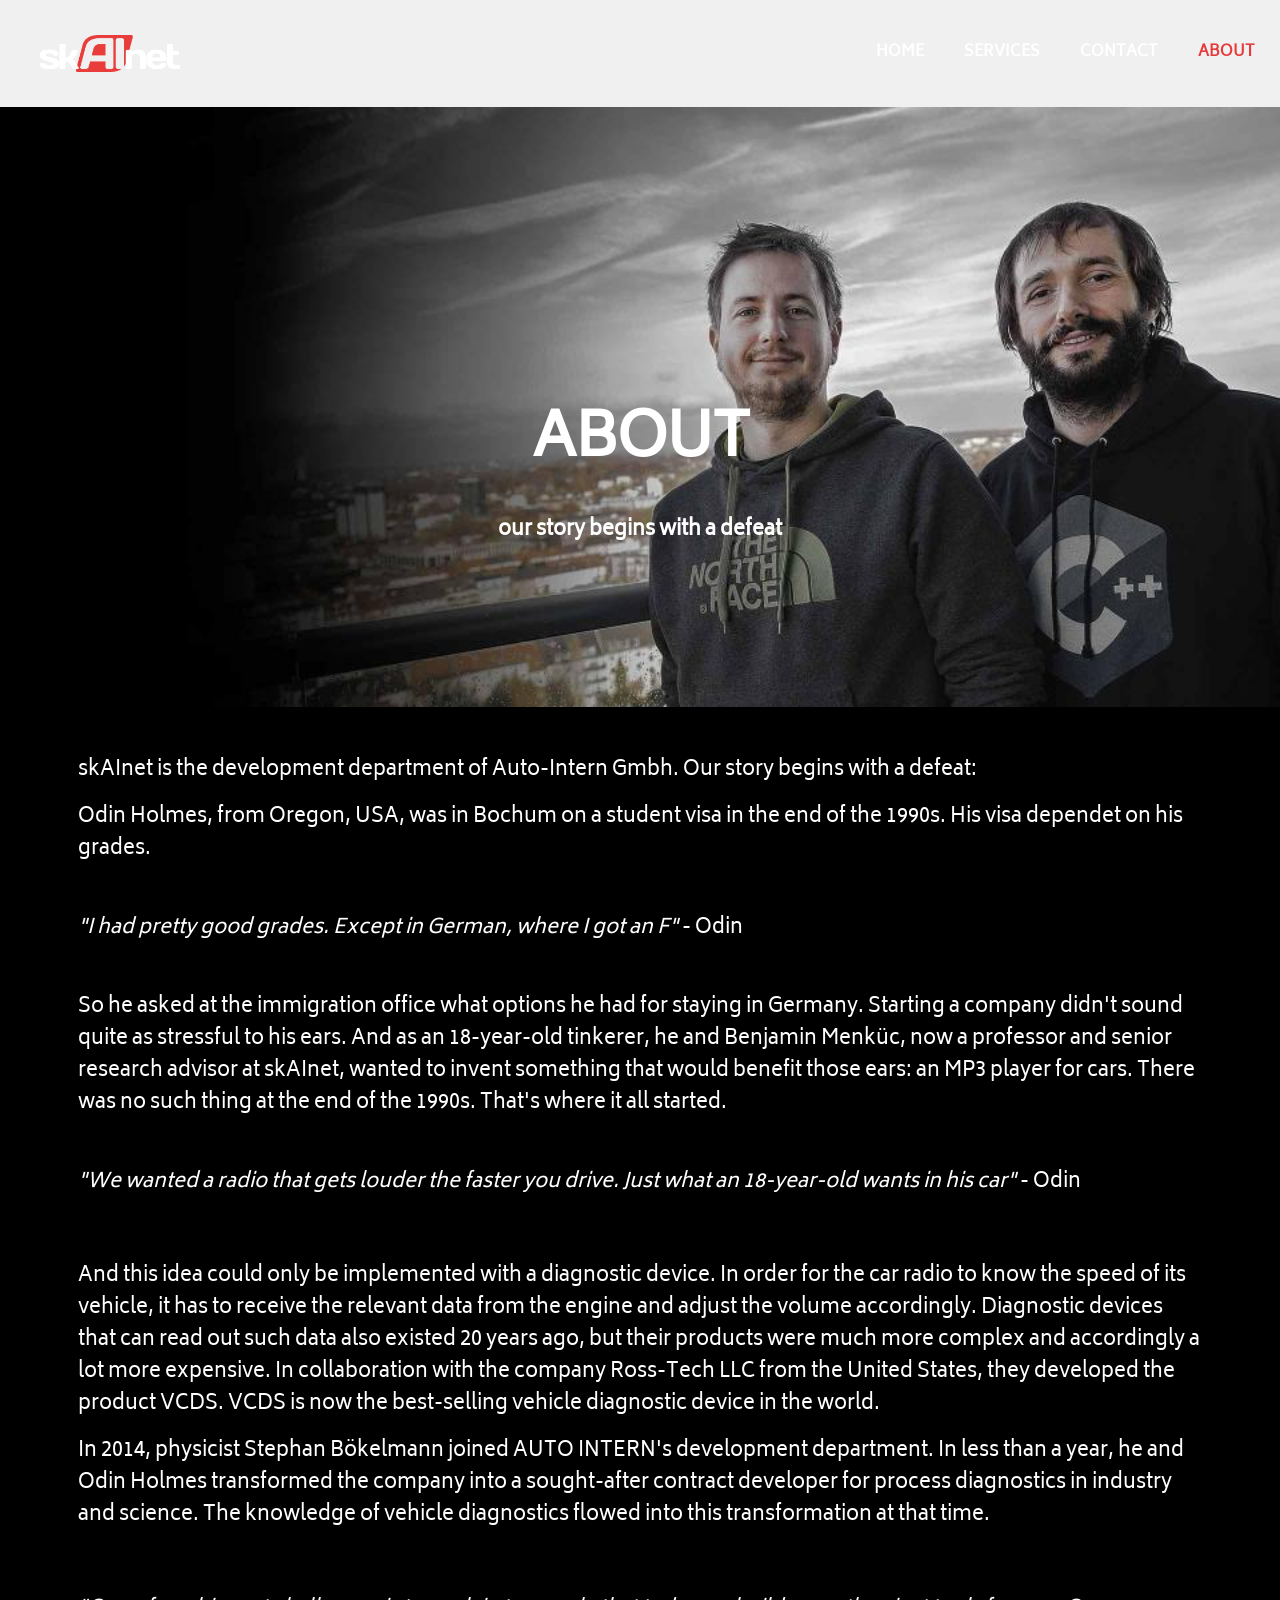
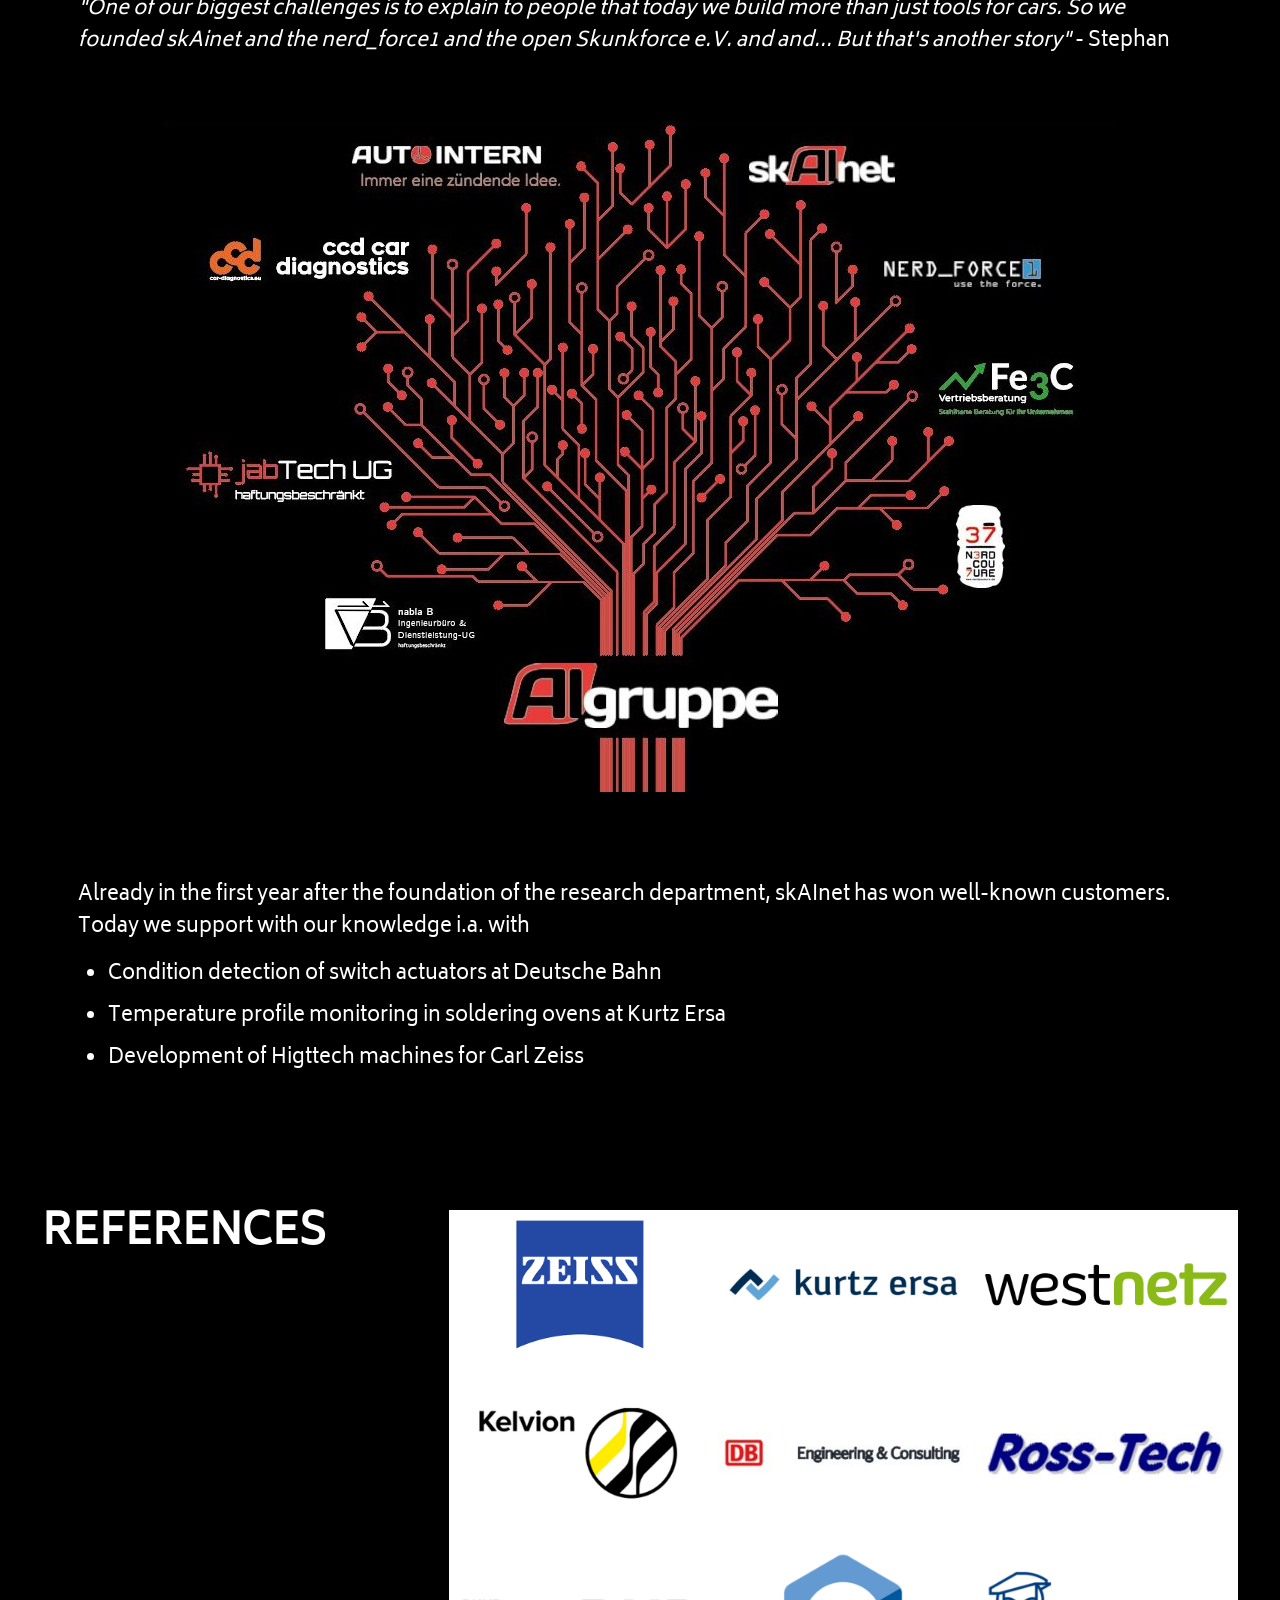
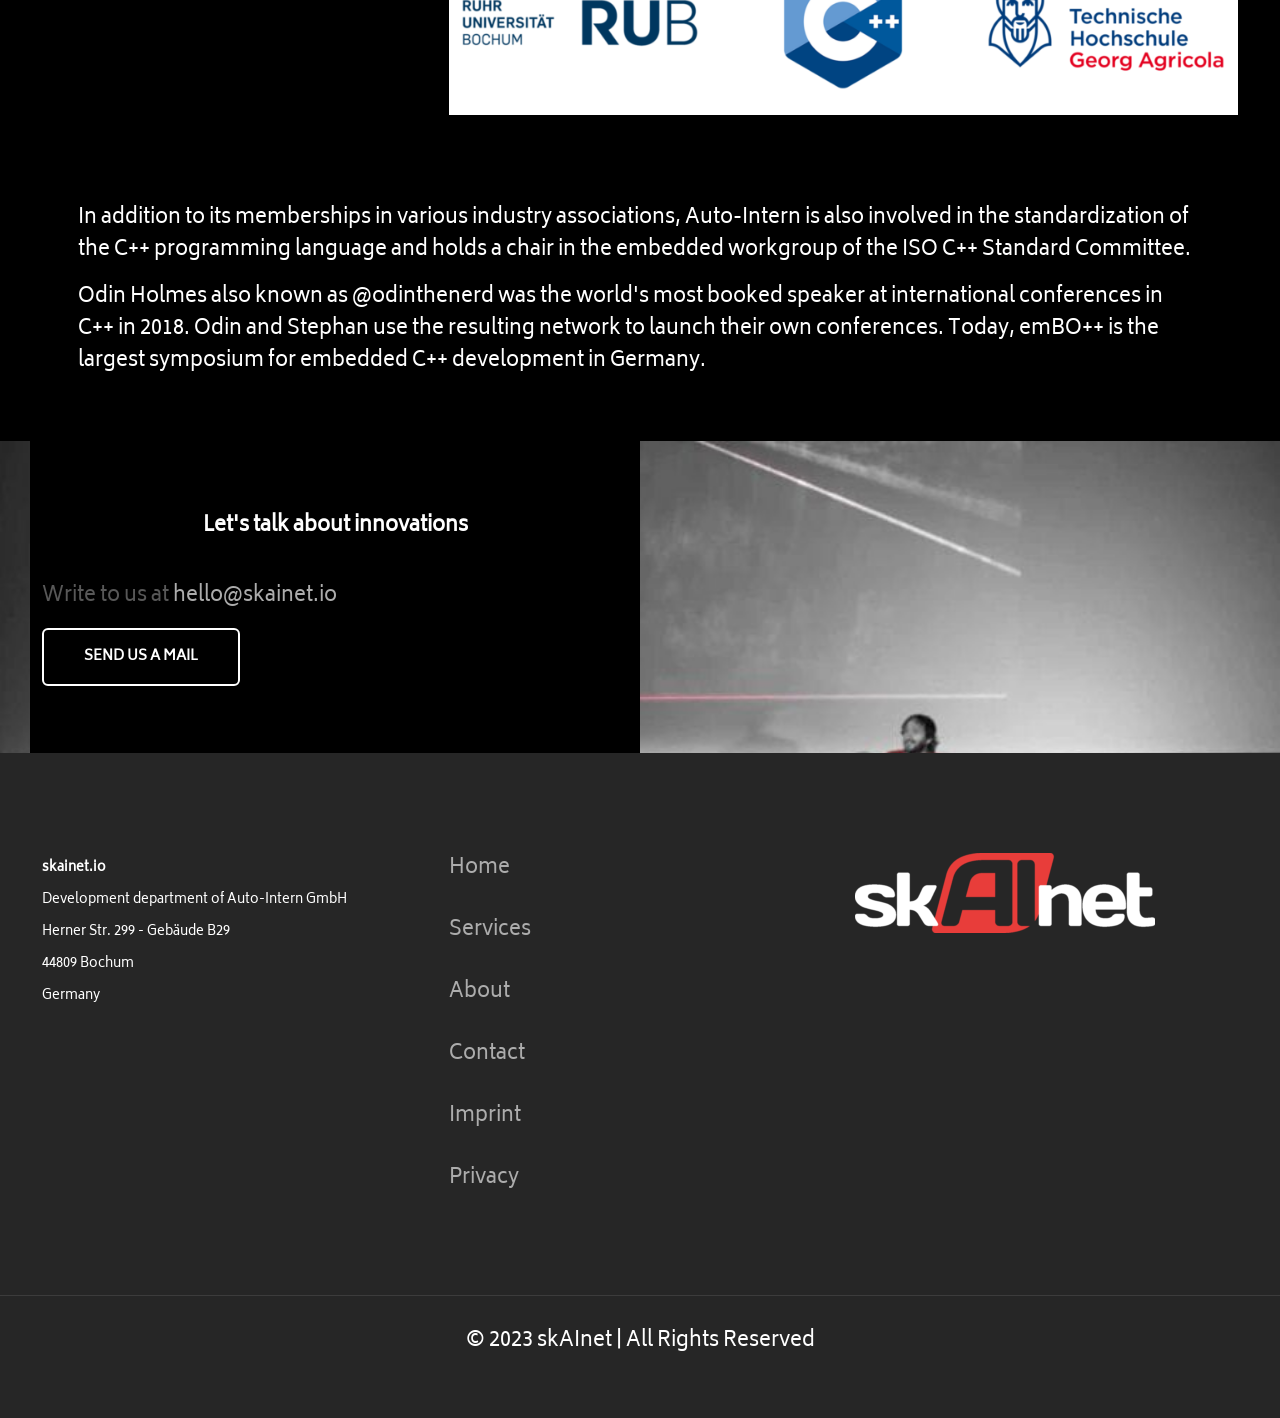
==== commit a7f62c99: "Replace contact form with mail link to hello@skainet.io Co-Authored-By: Claude Fable 5.2 <noreply@an" ====
--- a/about/index.html
+++ b/about/index.html
@@ -56,7 +56,6 @@
 /*# sourceURL=global-styles-inline-css */
 </style>
 
-<link rel='stylesheet' id='contact-form-7-css' href='../wp-content/plugins/contact-form-7/includes/css/styles.css' media='all' />
 <link rel='stylesheet' id='parent-style-css' href='../wp-content/themes/betheme/style.css' media='all' />
 <link rel='stylesheet' id='child-style-css' href='../wp-content/themes/skainet/style.css' media='all' />
 <link rel='stylesheet' id='mfn-be-css' href='../wp-content/themes/betheme/css/be.css' media='all' />
@@ -301,43 +300,7 @@
 			</div>
 </div></div></div></div></div></div><div class="section mcb-section mfn-default-section mcb-section-111s1mn1i default-width"   style="" ><div class="mcb-background-overlay"></div><div class="section_wrapper mcb-section-inner mcb-section-inner-111s1mn1i"><div  class="wrap mcb-wrap mcb-wrap-a67e8rdjg one tablet-one mobile-one clearfix" data-desktop-col="one" data-tablet-col="tablet-one" data-mobile-col="mobile-one" style=""  ><div class="mcb-wrap-inner mcb-wrap-inner-a67e8rdjg"><div class="mcb-wrap-background-overlay"></div><div  class="column mcb-column mcb-item-f763gc2fb one tablet-one mobile-one column_column" style="" ><div class="mcb-column-inner mcb-column-inner-f763gc2fb mcb-item-column-inner"><div class="column_attr mfn-inline-editor clearfix" style=""><p>In addition to its memberships in various industry associations, Auto-Intern is also involved in the standardization of the C++ programming language and holds a chair in the embedded workgroup of the ISO C++ Standard Committee. </p>
 <p>Odin Holmes also known as @odinthenerd was the world's most booked speaker at international conferences in C++ in 2018. Odin and Stephan use the resulting network to launch their own conferences. Today, emBO++ is the largest symposium for embedded C++ development in Germany.</p></div></div></div></div></div></div></div><div class="section mcb-section mfn-default-section mcb-section-09c50cf13 default-width"   style="" ><div class="mcb-background-overlay"></div><div class="section_wrapper mcb-section-inner mcb-section-inner-09c50cf13"><div  class="wrap mcb-wrap mcb-wrap-imwp7z5v one-second tablet-one-second mobile-one clearfix" data-desktop-col="one-second" data-tablet-col="tablet-one-second" data-mobile-col="mobile-one" style=""  ><div class="mcb-wrap-inner mcb-wrap-inner-imwp7z5v"><div class="mcb-wrap-background-overlay"></div><div  class="column mcb-column mcb-item-zuc3qfcl one tablet-one mobile-one column_placeholder" style="" ><div class="mcb-column-inner mcb-column-inner-zuc3qfcl mcb-item-placeholder-inner"><div class="placeholder">&nbsp;</div></div></div><div  class="column mcb-column mcb-item-mw7eek734 one tablet-one mobile-one column_heading" style="" ><div class="mcb-column-inner mcb-column-inner-mw7eek734 mcb-item-heading-inner"><h5 class="title">Let's talk about innovations</h5></div></div><div  class="column mcb-column mcb-item-pv9i1bau one tablet-one mobile-one column_visual" style="" ><div class="mcb-column-inner mcb-column-inner-pv9i1bau mcb-item-visual-inner"><div class="mfn-visualeditor-content mfn-inline-editor"><p>
-<div class="wpcf7 no-js" id="wpcf7-f308-p16-o1" lang="en-US" dir="ltr" data-wpcf7-id="308">
-<div class="screen-reader-response"><p role="status" aria-live="polite" aria-atomic="true"></p> <ul></ul></div>
-<form action="./#wpcf7-f308-p16-o1" method="post" class="wpcf7-form init" aria-label="Contact form" novalidate="novalidate" data-status="init">
-<div style="display: none;">
-<input type="hidden" name="_wpcf7" value="308" />
-<input type="hidden" name="_wpcf7_version" value="6.0.5" />
-<input type="hidden" name="_wpcf7_locale" value="en_US" />
-<input type="hidden" name="_wpcf7_unit_tag" value="wpcf7-f308-p16-o1" />
-<input type="hidden" name="_wpcf7_container_post" value="16" />
-<input type="hidden" name="_wpcf7_posted_data_hash" value="" />
-</div>
-<div class="column one">
-	<p><span class="wpcf7-form-control-wrap" data-name="yourName"><input size="40" maxlength="400" class="wpcf7-form-control wpcf7-text wpcf7-validates-as-required" aria-required="true" aria-invalid="false" placeholder="Whats your name?*" value="" type="text" name="yourName" /></span>
-	</p>
-</div>
-<div class="column one-second">
-	<p><span class="wpcf7-form-control-wrap" data-name="yourSubject"><input size="40" maxlength="400" class="wpcf7-form-control wpcf7-text" aria-invalid="false" placeholder="Subject" value="" type="text" name="yourSubject" /></span>
-	</p>
-</div>
-<div class="column one-second">
-	<p><span class="wpcf7-form-control-wrap" data-name="yourCompany"><input size="40" maxlength="400" class="wpcf7-form-control wpcf7-text" aria-invalid="false" placeholder="What company do you work for?" value="" type="text" name="yourCompany" /></span>
-	</p>
-</div>
-<div class="column one">
-	<p><span class="wpcf7-form-control-wrap" data-name="yourMessage"><textarea cols="40" rows="4" maxlength="2000" class="wpcf7-form-control wpcf7-textarea wpcf7-validates-as-required" aria-required="true" aria-invalid="false" placeholder="What can we do for you?*" name="yourMessage"></textarea></span>
-	</p>
-</div>
-<div class="column one">
-	<p><span class="wpcf7-form-control-wrap" data-name="yourMail"><input size="40" maxlength="400" class="wpcf7-form-control wpcf7-text wpcf7-validates-as-required" aria-required="true" aria-invalid="false" placeholder="What is your email address?*" value="" type="text" name="yourMail" /></span>
-	</p>
-</div>
-<div class="column one">
-	<p><input class="wpcf7-form-control wpcf7-submit has-spinner" type="submit" value="SUBMIT" />
-	</p>
-</div><p style="display: none !important;" class="akismet-fields-container" data-prefix="_wpcf7_ak_"><label>&#916;<textarea name="_wpcf7_ak_hp_textarea" cols="45" rows="8" maxlength="100"></textarea></label><input type="hidden" id="ak_js_1" name="_wpcf7_ak_js" value="151"/><script>document.getElementById( "ak_js_1" ).setAttribute( "value", ( new Date() ).getTime() );</script></p><div class="wpcf7-response-output" aria-hidden="true"></div>
-</form>
-</div>
+Write to us at <a href="mailto:hello@skainet.io">hello@skainet.io</a></p><p><a class="button button_size_2" href="mailto:hello@skainet.io"><span class="button_label">SEND US A MAIL</span></a>
 </p></div></div></div></div></div><div  class="wrap mcb-wrap mcb-wrap-ky197mvr one-second tablet-one-second mobile-one clearfix" data-desktop-col="one-second" data-tablet-col="tablet-one-second" data-mobile-col="mobile-one" style=""  ><div class="mcb-wrap-inner mcb-wrap-inner-ky197mvr"><div class="mcb-wrap-background-overlay"></div><div class="mfn-drag-helper placeholder-wrap"></div></div></div></div></div></div><div class="section the_content no_content"><div class="section_wrapper"><div class="the_content_wrapper "></div></div></div>
 				<div class="section section-page-footer">
 					<div class="section_wrapper clearfix">
@@ -433,25 +396,6 @@
 wp.i18n.setLocaleData( { 'text direction\u0004ltr': [ 'ltr' ] } );
 //# sourceURL=wp-i18n-js-after
 </script>
-<script id="swv-js" src="../wp-content/plugins/contact-form-7/includes/swv/js/index.js"></script>
-<script id="contact-form-7-js-translations">
-( function( domain, translations ) {
-	var localeData = translations.locale_data[ domain ] || translations.locale_data.messages;
-	localeData[""].domain = domain;
-	wp.i18n.setLocaleData( localeData, domain );
-} )( "contact-form-7", {"translation-revision-date":"2025-02-03 17:24:24+0000","generator":"GlotPress\/4.0.1","domain":"messages","locale_data":{"messages":{"":{"domain":"messages","plural-forms":"nplurals=2; plural=n != 1;","lang":"de"},"This contact form is placed in the wrong place.":["Dieses Kontaktformular wurde an der falschen Stelle platziert."],"Error:":["Fehler:"]}},"comment":{"reference":"includes\/js\/index.js"}} );
-//# sourceURL=contact-form-7-js-translations
-</script>
-<script id="contact-form-7-js-before">
-var wpcf7 = {
-    "api": {
-        "root": "https:\/\/skainet.io\/wp-json\/",
-        "namespace": "contact-form-7\/v1"
-    }
-};
-//# sourceURL=contact-form-7-js-before
-</script>
-<script id="contact-form-7-js" src="../wp-content/plugins/contact-form-7/includes/js/index.js"></script>
 <script defer async id="tp-tools-js" src="../wp-content/plugins/revslider/public/assets/js/rbtools.min.js"></script>
 <script defer async id="revmin-js" src="../wp-content/plugins/revslider/public/assets/js/rs6.min.js"></script>
 <script id="jquery-ui-core-js-before">
@@ -479,6 +423,5 @@
 //# sourceURL=https://skainet.io/wp-includes/js/wp-emoji-loader.min.js
 </script>
 
-<script src="../assets/static-form.js" defer></script>
 </body>
 </html>
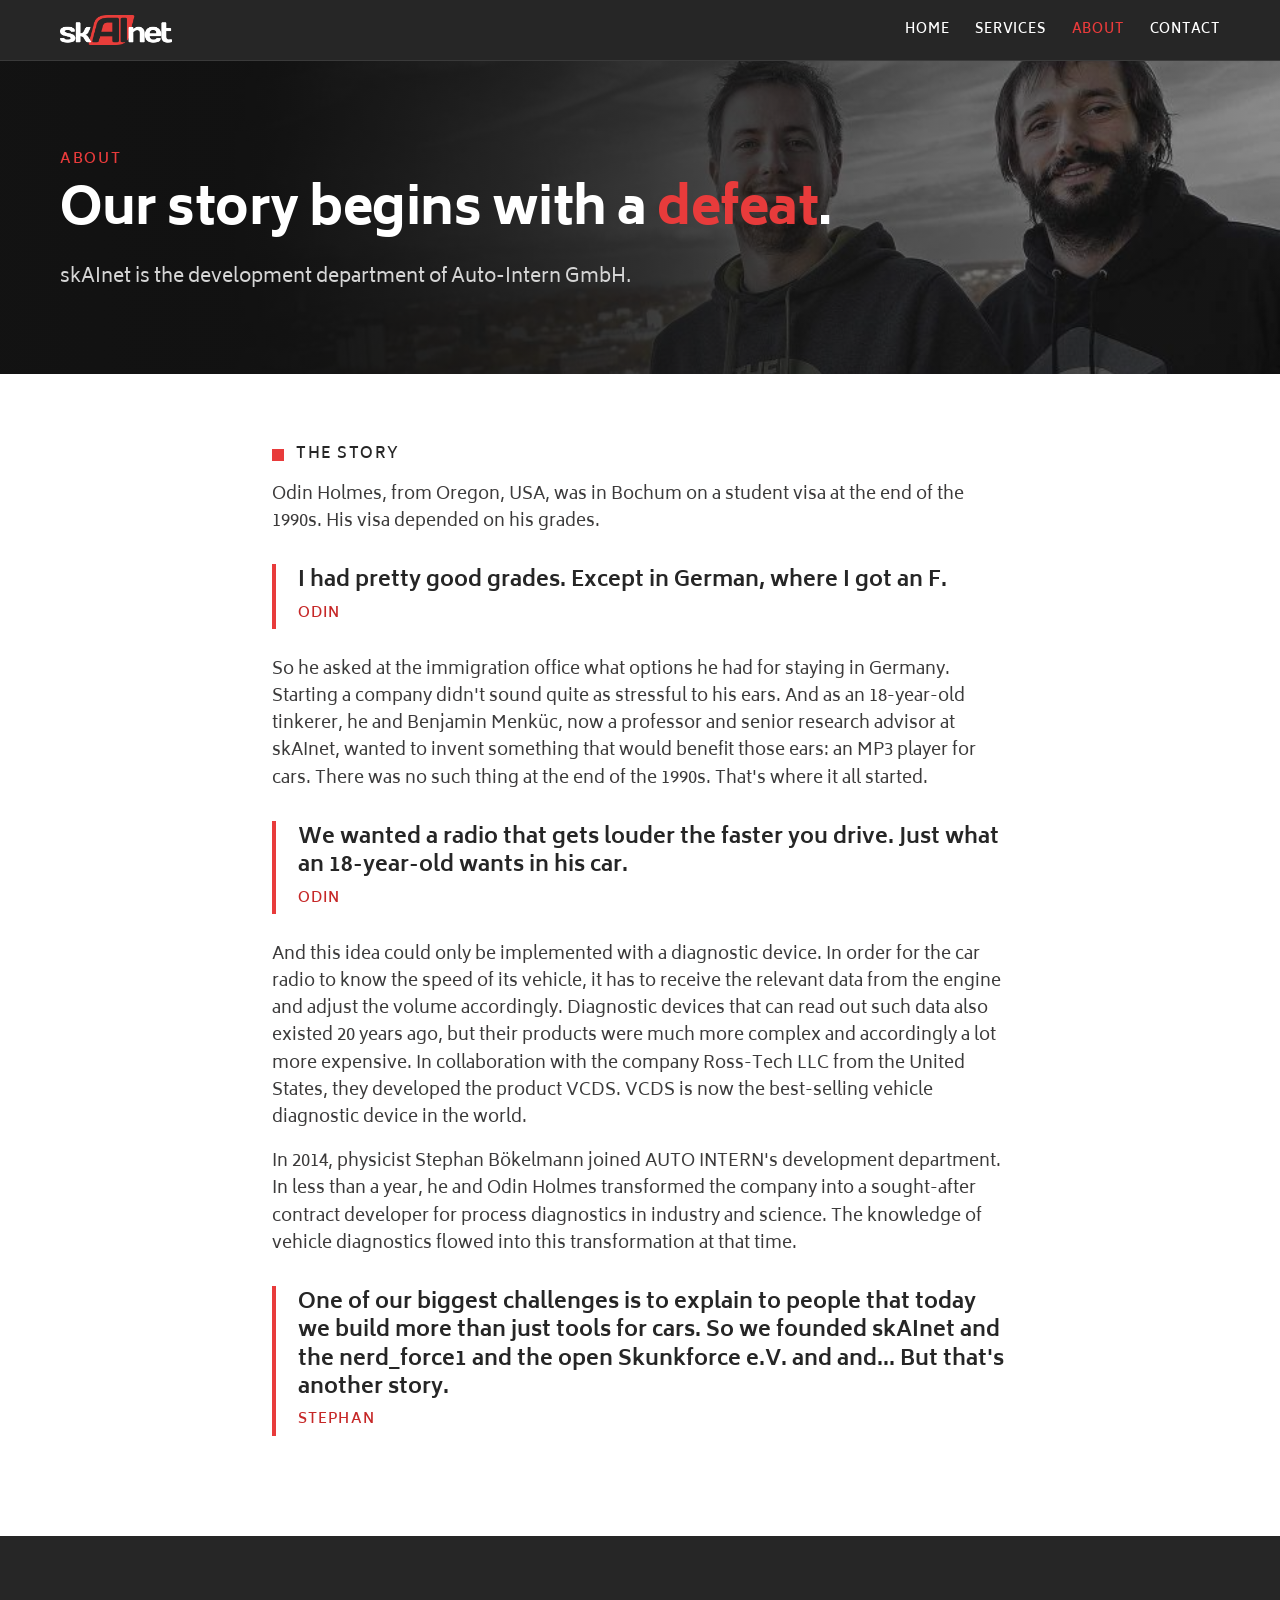
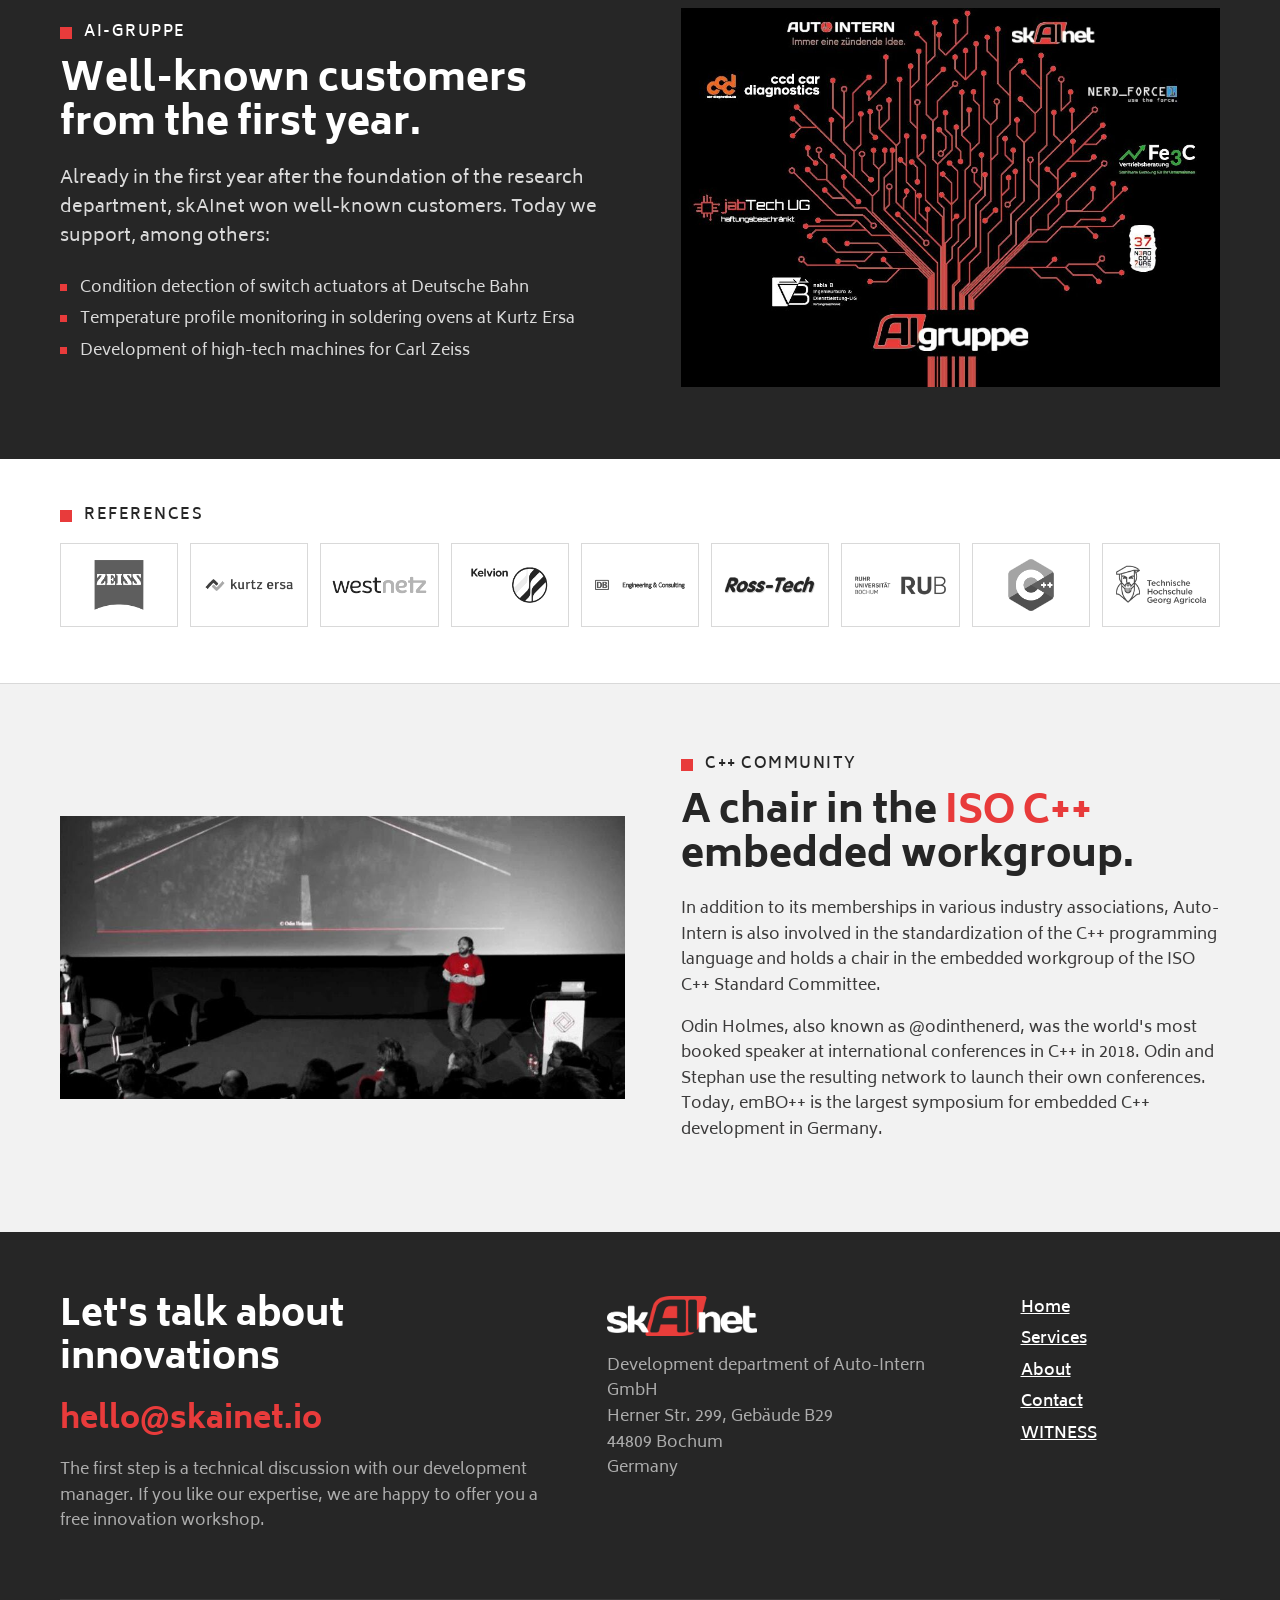
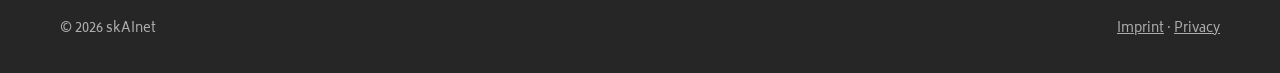
==== commit a3b61350: "Rebuild the site as hand-written HTML in the WITNESS style Replaces the WordPress mirror. Background" ====
--- a/about/index.html
+++ b/about/index.html
@@ -1,427 +1,134 @@
-<!DOCTYPE html>
-<html lang="de" class="no-js " itemscope itemtype="https://schema.org/WebPage" >
+<!doctype html>
+<html lang="en">
+<head>
+<meta charset="utf-8">
+<meta name="viewport" content="width=device-width, initial-scale=1">
+<title>About: skAInet</title>
+<meta name="description" content="skAInet is the development department of Auto-Intern GmbH in Bochum. Our story begins with a defeat.">
+<meta name="theme-color" content="#262626">
+<link rel="canonical" href="https://skainet.io/about/">
+<meta property="og:type" content="website">
+<meta property="og:site_name" content="skAInet">
+<meta property="og:title" content="About: skAInet">
+<meta property="og:description" content="skAInet is the development department of Auto-Intern GmbH in Bochum. Our story begins with a defeat.">
+<meta property="og:image" content="https://skainet.io/assets/img/og-image.jpg">
+<meta name="twitter:card" content="summary_large_image">
+<link rel="icon" href="../favicon.ico" sizes="any">
+<link rel="icon" href="../assets/img/favicon-32.png" type="image/png" sizes="32x32">
+<link rel="apple-touch-icon" href="../assets/img/apple-touch-icon.png">
+<link rel="preload" href="../assets/fonts/biryani/biryani-extrabold.woff2" as="font" type="font/woff2" crossorigin>
+<link rel="preload" href="../assets/fonts/biryani/biryani-regular.woff2" as="font" type="font/woff2" crossorigin>
+<link rel="stylesheet" href="../assets/css/style.css">
+</head>
+<body>
+<a class="skip" href="#main">Skip to content</a>
 
-<head>
+<header class="topbar">
+  <div class="wrap">
+    <a class="brand" href="../" aria-label="skAInet, home"><img src="../assets/img/skainet-logo-white.png" width="800" height="214" alt="skAInet"></a>
+    <button class="navtoggle" type="button" aria-expanded="false" aria-controls="nav">Menu</button>
+    <nav id="nav" aria-label="Main">
+      <ul>
+        <li><a href="../">Home</a></li>
+        <li><a href="../services/">Services</a></li>
+        <li><a href="../about/" aria-current="page">About</a></li>
+        <li><a href="../contact/">Contact</a></li>
+      </ul>
+    </nav>
+  </div>
+</header>
 
-<meta charset="UTF-8" />
-<link rel="alternate" hreflang="de-DE" href="./"/>
-<title>ABOUT &#8211; Skainet</title>
-<meta name='robots' content='max-image-preview:large' />
-<meta name="format-detection" content="telephone=no">
-<meta name="viewport" content="width=device-width, initial-scale=1, maximum-scale=1" />
-<meta name="theme-color" content="#ffffff" media="(prefers-color-scheme: light)">
-<meta name="theme-color" content="#ffffff" media="(prefers-color-scheme: dark)">
-<style id="wp-img-auto-sizes-contain-inline-css">
-img:is([sizes=auto i],[sizes^="auto," i]){contain-intrinsic-size:3000px 1500px}
-/*# sourceURL=wp-img-auto-sizes-contain-inline-css */
-</style>
-<link rel='stylesheet' id='layerslider-css' href='../wp-content/plugins/LayerSlider/assets/static/layerslider/css/layerslider.css' media='all' />
-<style id="wp-emoji-styles-inline-css">
+<main id="main">
+<section class="pagehero">
+  <img class="bg" src="../assets/img/team.jpg" alt="" style="object-position: 75% 30%">
+  <div class="wrap">
+    <p class="kicker">About</p>
+    <h1>Our story begins with a <span class="red">defeat</span>.</h1>
+    <p class="lead">skAInet is the development department of Auto-Intern GmbH.</p>
+  </div>
+</section>
 
-	img.wp-smiley, img.emoji {
-		display: inline !important;
-		border: none !important;
-		box-shadow: none !important;
-		height: 1em !important;
-		width: 1em !important;
-		margin: 0 0.07em !important;
-		vertical-align: -0.1em !important;
-		background: none !important;
-		padding: 0 !important;
-	}
-/*# sourceURL=wp-emoji-styles-inline-css */
-</style>
-<style id="wp-block-library-inline-css">
-:root{--wp-block-synced-color:#7a00df;--wp-block-synced-color--rgb:122,0,223;--wp-bound-block-color:var(--wp-block-synced-color);--wp-editor-canvas-background:#ddd;--wp-admin-theme-color:#007cba;--wp-admin-theme-color--rgb:0,124,186;--wp-admin-theme-color-darker-10:#006ba1;--wp-admin-theme-color-darker-10--rgb:0,107,160.5;--wp-admin-theme-color-darker-20:#005a87;--wp-admin-theme-color-darker-20--rgb:0,90,135;--wp-admin-border-width-focus:2px}@media (min-resolution:192dpi){:root{--wp-admin-border-width-focus:1.5px}}.wp-element-button{cursor:pointer}:root .has-very-light-gray-background-color{background-color:#eee}:root .has-very-dark-gray-background-color{background-color:#313131}:root .has-very-light-gray-color{color:#eee}:root .has-very-dark-gray-color{color:#313131}:root .has-vivid-green-cyan-to-vivid-cyan-blue-gradient-background{background:linear-gradient(135deg,#00d084,#0693e3)}:root .has-purple-crush-gradient-background{background:linear-gradient(135deg,#34e2e4,#4721fb 50%,#ab1dfe)}:root .has-hazy-dawn-gradient-background{background:linear-gradient(135deg,#faaca8,#dad0ec)}:root .has-subdued-olive-gradient-background{background:linear-gradient(135deg,#fafae1,#67a671)}:root .has-atomic-cream-gradient-background{background:linear-gradient(135deg,#fdd79a,#004a59)}:root .has-nightshade-gradient-background{background:linear-gradient(135deg,#330968,#31cdcf)}:root .has-midnight-gradient-background{background:linear-gradient(135deg,#020381,#2874fc)}:root{--wp--preset--font-size--normal:16px;--wp--preset--font-size--huge:42px}.has-regular-font-size{font-size:1em}.has-larger-font-size{font-size:2.625em}.has-normal-font-size{font-size:var(--wp--preset--font-size--normal)}.has-huge-font-size{font-size:var(--wp--preset--font-size--huge)}:root .has-text-align-center{text-align:center}:root .has-text-align-left{text-align:left}:root .has-text-align-right{text-align:right}.has-fit-text{white-space:nowrap!important}#end-resizable-editor-section{display:none}.aligncenter{clear:both}.items-justified-left{justify-content:flex-start}.items-justified-center{justify-content:center}.items-justified-right{justify-content:flex-end}.items-justified-space-between{justify-content:space-between}.screen-reader-text{word-wrap:normal!important;border:0;clip-path:inset(50%);height:1px;margin:-1px;overflow:hidden;padding:0;position:absolute;width:1px;word-break:normal!important}.screen-reader-text:focus{background-color:#ddd;clip-path:none;color:#444;display:block;font-size:1em;height:auto;left:5px;line-height:normal;padding:15px 23px 14px;text-decoration:none;top:5px;width:auto;z-index:100000}html :where(.has-border-color){border-style:solid}html :where([style^=border-color],[style*=";border-color"],[style*="; border-color"]){border-style:solid}html :where([style^=border-top-color],[style*=";border-top-color"],[style*="; border-top-color"]){border-top-style:solid}html :where([style^=border-right-color],[style*=";border-right-color"],[style*="; border-right-color"]){border-right-style:solid}html :where([style^=border-bottom-color],[style*=";border-bottom-color"],[style*="; border-bottom-color"]){border-bottom-style:solid}html :where([style^=border-left-color],[style*=";border-left-color"],[style*="; border-left-color"]){border-left-style:solid}html :where([style^=border-width],[style*=";border-width"],[style*="; border-width"]){border-style:solid}html :where([style^=border-top-width],[style*=";border-top-width"],[style*="; border-top-width"]){border-top-style:solid}html :where([style^=border-right-width],[style*=";border-right-width"],[style*="; border-right-width"]){border-right-style:solid}html :where([style^=border-bottom-width],[style*=";border-bottom-width"],[style*="; border-bottom-width"]){border-bottom-style:solid}html :where([style^=border-left-width],[style*=";border-left-width"],[style*="; border-left-width"]){border-left-style:solid}html :where(img[class*=wp-image-]){height:auto;max-width:100%}:where(figure){margin:0 0 1em}html :where(.is-position-sticky){--wp-admin--admin-bar--position-offset:var(--wp-admin--admin-bar--height,0px)}@media screen and (max-width:600px){html :where(.is-position-sticky){--wp-admin--admin-bar--position-offset:0px}}
+<section class="section" aria-labelledby="story-h">
+  <div class="wrap prose">
+    <h2 class="label" id="story-h">The story</h2>
+    <p>Odin Holmes, from Oregon, USA, was in Bochum on a student visa at the end of the 1990s. His visa depended on his grades.</p>
+    <blockquote><p>I had pretty good grades. Except in German, where I got an F.</p><footer>Odin</footer></blockquote>
+    <p>So he asked at the immigration office what options he had for staying in Germany. Starting a company didn't sound quite as stressful to his ears. And as an 18-year-old tinkerer, he and Benjamin Menküc, now a professor and senior research advisor at skAInet, wanted to invent something that would benefit those ears: an MP3 player for cars. There was no such thing at the end of the 1990s. That's where it all started.</p>
+    <blockquote><p>We wanted a radio that gets louder the faster you drive. Just what an 18-year-old wants in his car.</p><footer>Odin</footer></blockquote>
+    <p>And this idea could only be implemented with a diagnostic device. In order for the car radio to know the speed of its vehicle, it has to receive the relevant data from the engine and adjust the volume accordingly. Diagnostic devices that can read out such data also existed 20 years ago, but their products were much more complex and accordingly a lot more expensive. In collaboration with the company Ross-Tech LLC from the United States, they developed the product VCDS. VCDS is now the best-selling vehicle diagnostic device in the world.</p>
+    <p>In 2014, physicist Stephan Bökelmann joined AUTO INTERN's development department. In less than a year, he and Odin Holmes transformed the company into a sought-after contract developer for process diagnostics in industry and science. The knowledge of vehicle diagnostics flowed into this transformation at that time.</p>
+    <blockquote><p>One of our biggest challenges is to explain to people that today we build more than just tools for cars. So we founded skAInet and the nerd_force1 and the open Skunkforce e.V. and and... But that's another story.</p><footer>Stephan</footer></blockquote>
+  </div>
+</section>
 
-/*# sourceURL=/wp-includes/css/dist/block-library/common.min.css */
-</style>
-<style id="wp-block-image-inline-css">
-.wp-block-image>a,.wp-block-image>figure>a{display:inline-block}.wp-block-image img{box-sizing:border-box;height:auto;max-width:100%;vertical-align:bottom}@media not (prefers-reduced-motion){.wp-block-image img.hide{visibility:hidden}.wp-block-image img.show{animation:show-content-image .4s}}.wp-block-image[style*=border-radius] img,.wp-block-image[style*=border-radius]>a{border-radius:inherit}.wp-block-image.has-custom-border img{box-sizing:border-box}.wp-block-image.aligncenter{text-align:center}.wp-block-image.alignfull>a,.wp-block-image.alignwide>a{width:100%}.wp-block-image.alignfull img,.wp-block-image.alignwide img{height:auto;width:100%}.wp-block-image .aligncenter,.wp-block-image .alignleft,.wp-block-image .alignright,.wp-block-image.aligncenter,.wp-block-image.alignleft,.wp-block-image.alignright{display:table}.wp-block-image .aligncenter>figcaption,.wp-block-image .alignleft>figcaption,.wp-block-image .alignright>figcaption,.wp-block-image.aligncenter>figcaption,.wp-block-image.alignleft>figcaption,.wp-block-image.alignright>figcaption{caption-side:bottom;display:table-caption}.wp-block-image .alignleft{float:left;margin:.5em 1em .5em 0}.wp-block-image .alignright{float:right;margin:.5em 0 .5em 1em}.wp-block-image .aligncenter{margin-left:auto;margin-right:auto}.wp-block-image :where(figcaption){margin-bottom:1em;margin-top:.5em}.wp-block-image.is-style-circle-mask img{border-radius:9999px}@supports ((-webkit-mask-image:none) or (mask-image:none)) or (-webkit-mask-image:none){.wp-block-image.is-style-circle-mask img{border-radius:0;-webkit-mask-image:url('data:image/svg+xml;utf8,<svg viewBox="0 0 100 100" xmlns="http://www.w3.org/2000/svg"><circle cx="50" cy="50" r="50"/></svg>');mask-image:url('data:image/svg+xml;utf8,<svg viewBox="0 0 100 100" xmlns="http://www.w3.org/2000/svg"><circle cx="50" cy="50" r="50"/></svg>');mask-mode:alpha;-webkit-mask-position:center;mask-position:center;-webkit-mask-repeat:no-repeat;mask-repeat:no-repeat;-webkit-mask-size:contain;mask-size:contain}}:root :where(.wp-block-image.is-style-rounded img,.wp-block-image .is-style-rounded img){border-radius:9999px}.wp-block-image figure{margin:0}.wp-lightbox-container{display:flex;flex-direction:column;position:relative}.wp-lightbox-container img{cursor:zoom-in}.wp-lightbox-container img:hover+button{opacity:1}.wp-lightbox-container button{align-items:center;backdrop-filter:blur(16px) saturate(180%);background-color:rgba(90,90,90,.25);border:none;border-radius:4px;cursor:zoom-in;display:flex;height:20px;justify-content:center;opacity:0;padding:0;position:absolute;right:16px;text-align:center;top:16px;width:20px;z-index:100}@media not (prefers-reduced-motion){.wp-lightbox-container button{transition:opacity .2s ease}}.wp-lightbox-container button:focus-visible{outline:3px auto rgba(90,90,90,.25);outline:3px auto -webkit-focus-ring-color;outline-offset:3px}.wp-lightbox-container button:hover{cursor:pointer;opacity:1}.wp-lightbox-container button:focus{opacity:1}.wp-lightbox-container button:focus,.wp-lightbox-container button:hover,.wp-lightbox-container button:not(:hover):not(:active):not(.has-background){background-color:rgba(90,90,90,.25);border:none}.wp-lightbox-overlay{box-sizing:border-box;cursor:zoom-out;height:100vh;left:0;overflow:hidden;position:fixed;top:0;visibility:hidden;width:100%;z-index:100000}.wp-lightbox-overlay .wp-lightbox-close-button{align-items:center;cursor:pointer;display:flex;font-family:inherit;gap:8px;justify-content:center;line-height:1;min-height:40px;min-width:40px;padding:0 4px;position:absolute;right:calc(env(safe-area-inset-right) + 16px);top:calc(env(safe-area-inset-top) + 16px);z-index:5000000}.wp-lightbox-overlay .wp-lightbox-close-button:focus,.wp-lightbox-overlay .wp-lightbox-close-button:hover,.wp-lightbox-overlay .wp-lightbox-close-button:not(:hover):not(:active):not(.has-background){background:none;border:none}.wp-lightbox-overlay .wp-lightbox-close-button:has(.wp-lightbox-close-text:not([hidden])) .wp-lightbox-close-icon svg{height:1em;width:1em}.wp-lightbox-overlay .wp-lightbox-close-icon svg{display:block}.wp-lightbox-overlay .wp-lightbox-navigation-button-next,.wp-lightbox-overlay .wp-lightbox-navigation-button-prev{align-items:center;bottom:16px;cursor:pointer;display:flex;font-family:inherit;gap:4px;justify-content:center;line-height:1;min-height:40px;min-width:40px;padding:0 8px;position:absolute;z-index:2000002}.wp-lightbox-overlay .wp-lightbox-navigation-button-next[hidden],.wp-lightbox-overlay .wp-lightbox-navigation-button-prev[hidden]{display:none}@media (min-width:960px){.wp-lightbox-overlay .wp-lightbox-navigation-button-next,.wp-lightbox-overlay .wp-lightbox-navigation-button-prev{bottom:50%;transform:translateY(-50%)}}.wp-lightbox-overlay .wp-lightbox-navigation-button-next:focus,.wp-lightbox-overlay .wp-lightbox-navigation-button-next:hover,.wp-lightbox-overlay .wp-lightbox-navigation-button-next:not(:hover):not(:active):not(.has-background),.wp-lightbox-overlay .wp-lightbox-navigation-button-prev:focus,.wp-lightbox-overlay .wp-lightbox-navigation-button-prev:hover,.wp-lightbox-overlay .wp-lightbox-navigation-button-prev:not(:hover):not(:active):not(.has-background){background:none;border:none;padding:0 8px}.wp-lightbox-overlay .wp-lightbox-navigation-button-next:has(.wp-lightbox-navigation-text:not([hidden])) .wp-lightbox-navigation-icon svg,.wp-lightbox-overlay .wp-lightbox-navigation-button-prev:has(.wp-lightbox-navigation-text:not([hidden])) .wp-lightbox-navigation-icon svg{display:block;height:1.5em;width:1.5em}.wp-lightbox-overlay .wp-lightbox-navigation-button-prev{left:calc(env(safe-area-inset-left) + 16px)}.wp-lightbox-overlay .wp-lightbox-navigation-button-next{right:calc(env(safe-area-inset-right) + 16px)}.wp-lightbox-overlay .wp-lightbox-navigation-icon svg{vertical-align:middle}.wp-lightbox-overlay .lightbox-image-container{height:var(--wp--lightbox-container-height);left:50%;overflow:hidden;position:absolute;top:50%;transform:translate(-50%,-50%);transform-origin:top left;width:var(--wp--lightbox-container-width);z-index:2000001}.wp-lightbox-overlay .wp-block-image{align-items:center;box-sizing:border-box;display:flex;height:100%;justify-content:center;margin:0;position:relative;transform-origin:0 0;width:100%;z-index:3000000}.wp-lightbox-overlay .wp-block-image img{height:var(--wp--lightbox-image-height);min-height:var(--wp--lightbox-image-height);min-width:var(--wp--lightbox-image-width);width:var(--wp--lightbox-image-width)}.wp-lightbox-overlay .wp-block-image figcaption{display:none}.wp-lightbox-overlay button{background:none;border:none}.wp-lightbox-overlay .scrim{background-color:#fff;height:100%;opacity:.9;position:absolute;width:100%;z-index:2000000}.wp-lightbox-overlay.active{visibility:visible}@media not (prefers-reduced-motion){.wp-lightbox-overlay.active{animation:turn-on-visibility .25s both}.wp-lightbox-overlay.active img{animation:turn-on-visibility .35s both}.wp-lightbox-overlay.show-closing-animation:not(.active){animation:turn-off-visibility .35s both}.wp-lightbox-overlay.show-closing-animation:not(.active) img{animation:turn-off-visibility .25s both}.wp-lightbox-overlay.zoom.active{animation:none;opacity:1;visibility:visible}.wp-lightbox-overlay.zoom.active .lightbox-image-container{animation:lightbox-zoom-in .4s}.wp-lightbox-overlay.zoom.active .lightbox-image-container img{animation:none}.wp-lightbox-overlay.zoom.active .scrim{animation:turn-on-visibility .4s forwards}.wp-lightbox-overlay.zoom.show-closing-animation:not(.active){animation:none}.wp-lightbox-overlay.zoom.show-closing-animation:not(.active) .lightbox-image-container{animation:lightbox-zoom-out .4s}.wp-lightbox-overlay.zoom.show-closing-animation:not(.active) .lightbox-image-container img{animation:none}.wp-lightbox-overlay.zoom.show-closing-animation:not(.active) .scrim{animation:turn-off-visibility .4s forwards}}@keyframes show-content-image{0%{visibility:hidden}99%{visibility:hidden}to{visibility:visible}}@keyframes turn-on-visibility{0%{opacity:0}to{opacity:1}}@keyframes turn-off-visibility{0%{opacity:1;visibility:visible}99%{opacity:0;visibility:visible}to{opacity:0;visibility:hidden}}@keyframes lightbox-zoom-in{0%{transform:translate(calc((-100vw + var(--wp--lightbox-scrollbar-width))/2 + var(--wp--lightbox-initial-left-position)),calc(-50vh + var(--wp--lightbox-initial-top-position))) scale(var(--wp--lightbox-scale))}to{transform:translate(-50%,-50%) scale(1)}}@keyframes lightbox-zoom-out{0%{transform:translate(-50%,-50%) scale(1);visibility:visible}99%{visibility:visible}to{transform:translate(calc((-100vw + var(--wp--lightbox-scrollbar-width))/2 + var(--wp--lightbox-initial-left-position)),calc(-50vh + var(--wp--lightbox-initial-top-position))) scale(var(--wp--lightbox-scale));visibility:hidden}}
-/*# sourceURL=https://skainet.io/wp-includes/blocks/image/style.min.css */
-</style>
-<style id="wp-block-paragraph-inline-css">
-.is-small-text{font-size:.875em}.is-regular-text{font-size:1em}.is-large-text{font-size:2.25em}.is-larger-text{font-size:3em}.has-drop-cap:not(:focus):first-letter{float:left;font-size:8.4em;font-style:normal;font-weight:100;line-height:.68;margin:.05em .1em 0 0;text-transform:uppercase}body.rtl .has-drop-cap:not(:focus):first-letter{float:none;margin-left:.1em}p.has-drop-cap.has-background{overflow:hidden}:root :where(p.has-background){padding:1.25em 2.375em}:where(p.has-text-color:not(.has-link-color)) a{color:inherit}p.has-text-align-left[style*="writing-mode:vertical-lr"],p.has-text-align-right[style*="writing-mode:vertical-rl"]{rotate:180deg}
-/*# sourceURL=https://skainet.io/wp-includes/blocks/paragraph/style.min.css */
-</style>
+<section class="section dark" aria-labelledby="group-h">
+  <div class="wrap split">
+    <div>
+      <h2 class="label" id="group-h">AI-Gruppe</h2>
+      <h3 class="title">Well-known customers from the first year.</h3>
+      <p class="intro">Already in the first year after the foundation of the research department, skAInet won well-known customers. Today we support, among others:</p>
+      <ul class="sq"><li>Condition detection of switch actuators at Deutsche Bahn</li><li>Temperature profile monitoring in soldering ovens at Kurtz Ersa</li><li>Development of high-tech machines for Carl Zeiss</li></ul>
+    </div>
+    <figure class="shot"><img src="../assets/img/ai-gruppe.jpg" width="953" height="671" alt="The companies of the AI-Gruppe drawn as a tree of circuit traces: Auto-Intern, skAInet, ccd car diagnostics, nerd_force1, Fe3C, jabTech, nabla B and others." loading="lazy"></figure>
+  </div>
+</section>
 
-<style id="classic-theme-styles-inline-css">
-/*! This file is auto-generated */
-.wp-block-button__link{color:#fff;background-color:#32373c;border-radius:9999px;box-shadow:none;text-decoration:none;padding:calc(.667em + 2px) calc(1.333em + 2px);font-size:1.125em}.wp-block-file__button{background:#32373c;color:#fff;text-decoration:none}
-/*# sourceURL=/wp-includes/css/classic-themes.min.css */
-</style>
+<section class="refs" aria-labelledby="refs-h">
+  <div class="wrap">
+    <h2 class="label" id="refs-h">References</h2>
+    <ul class="logos plain">
+      <li><img src="../assets/logos/carl-zeiss.png" alt="Carl Zeiss" width="666" height="396" loading="lazy"></li>
+      <li><img src="../assets/logos/kurtz-ersa.jpg" alt="Kurtz Ersa" width="666" height="396" loading="lazy"></li>
+      <li><img src="../assets/logos/westnetz.png" alt="Westnetz" width="666" height="396" loading="lazy"></li>
+      <li><img src="../assets/logos/kelvion.jpg" alt="Kelvion" width="666" height="396" loading="lazy"></li>
+      <li><img src="../assets/logos/db.jpg" alt="DB Engineering & Consulting" width="666" height="396" loading="lazy"></li>
+      <li><img src="../assets/logos/ross-tech.jpg" alt="Ross-Tech" width="666" height="396" loading="lazy"></li>
+      <li><img src="../assets/logos/rub.png" alt="Ruhr-Universität Bochum" width="666" height="396" loading="lazy"></li>
+      <li><img src="../assets/logos/cplusplus.png" alt="C++" width="666" height="396" loading="lazy"></li>
+      <li><img src="../assets/logos/thga.png" alt="Technische Hochschule Georg Agricola" width="666" height="396" loading="lazy"></li>
+    </ul>
+  </div>
+</section>
 
-<style id="global-styles-inline-css">
-:root{--wp--preset--aspect-ratio--square: 1;--wp--preset--aspect-ratio--4-3: 4/3;--wp--preset--aspect-ratio--3-4: 3/4;--wp--preset--aspect-ratio--3-2: 3/2;--wp--preset--aspect-ratio--2-3: 2/3;--wp--preset--aspect-ratio--16-9: 16/9;--wp--preset--aspect-ratio--9-16: 9/16;--wp--preset--color--black: #000000;--wp--preset--color--cyan-bluish-gray: #abb8c3;--wp--preset--color--white: #ffffff;--wp--preset--color--pale-pink: #f78da7;--wp--preset--color--vivid-red: #cf2e2e;--wp--preset--color--luminous-vivid-orange: #ff6900;--wp--preset--color--luminous-vivid-amber: #fcb900;--wp--preset--color--light-green-cyan: #7bdcb5;--wp--preset--color--vivid-green-cyan: #00d084;--wp--preset--color--pale-cyan-blue: #8ed1fc;--wp--preset--color--vivid-cyan-blue: #0693e3;--wp--preset--color--vivid-purple: #9b51e0;--wp--preset--gradient--vivid-cyan-blue-to-vivid-purple: linear-gradient(135deg,rgb(6,147,227) 0%,rgb(155,81,224) 100%);--wp--preset--gradient--light-green-cyan-to-vivid-green-cyan: linear-gradient(135deg,rgb(122,220,180) 0%,rgb(0,208,130) 100%);--wp--preset--gradient--luminous-vivid-amber-to-luminous-vivid-orange: linear-gradient(135deg,rgb(252,185,0) 0%,rgb(255,105,0) 100%);--wp--preset--gradient--luminous-vivid-orange-to-vivid-red: linear-gradient(135deg,rgb(255,105,0) 0%,rgb(207,46,46) 100%);--wp--preset--gradient--very-light-gray-to-cyan-bluish-gray: linear-gradient(135deg,rgb(238,238,238) 0%,rgb(169,184,195) 100%);--wp--preset--gradient--cool-to-warm-spectrum: linear-gradient(135deg,rgb(74,234,220) 0%,rgb(151,120,209) 20%,rgb(207,42,186) 40%,rgb(238,44,130) 60%,rgb(251,105,98) 80%,rgb(254,248,76) 100%);--wp--preset--gradient--blush-light-purple: linear-gradient(135deg,rgb(255,206,236) 0%,rgb(152,150,240) 100%);--wp--preset--gradient--blush-bordeaux: linear-gradient(135deg,rgb(254,205,165) 0%,rgb(254,45,45) 50%,rgb(107,0,62) 100%);--wp--preset--gradient--luminous-dusk: linear-gradient(135deg,rgb(255,203,112) 0%,rgb(199,81,192) 50%,rgb(65,88,208) 100%);--wp--preset--gradient--pale-ocean: linear-gradient(135deg,rgb(255,245,203) 0%,rgb(182,227,212) 50%,rgb(51,167,181) 100%);--wp--preset--gradient--electric-grass: linear-gradient(135deg,rgb(202,248,128) 0%,rgb(113,206,126) 100%);--wp--preset--gradient--midnight: linear-gradient(135deg,rgb(2,3,129) 0%,rgb(40,116,252) 100%);--wp--preset--font-size--small: 13px;--wp--preset--font-size--medium: 20px;--wp--preset--font-size--large: 36px;--wp--preset--font-size--x-large: 42px;--wp--preset--spacing--20: 0.44rem;--wp--preset--spacing--30: 0.67rem;--wp--preset--spacing--40: 1rem;--wp--preset--spacing--50: 1.5rem;--wp--preset--spacing--60: 2.25rem;--wp--preset--spacing--70: 3.38rem;--wp--preset--spacing--80: 5.06rem;--wp--preset--shadow--natural: 6px 6px 9px rgba(0, 0, 0, 0.2);--wp--preset--shadow--deep: 12px 12px 50px rgba(0, 0, 0, 0.4);--wp--preset--shadow--sharp: 6px 6px 0px rgba(0, 0, 0, 0.2);--wp--preset--shadow--outlined: 6px 6px 0px -3px rgb(255, 255, 255), 6px 6px rgb(0, 0, 0);--wp--preset--shadow--crisp: 6px 6px 0px rgb(0, 0, 0);}.wp-block-button{--wp--preset--dimension--25: 25%;--wp--preset--dimension--50: 50%;--wp--preset--dimension--75: 75%;--wp--preset--dimension--100: 100%;}:where(body) { margin: 0; }:where(.is-layout-flex){gap: 0.5em;}:where(.is-layout-grid){gap: 0.5em;}body .is-layout-flex{display: flex;}.is-layout-flex{flex-wrap: wrap;align-items: center;}.is-layout-flex > :is(*, div){margin: 0;}body .is-layout-grid{display: grid;}.is-layout-grid > :is(*, div){margin: 0;}body{padding-top: 0px;padding-right: 0px;padding-bottom: 0px;padding-left: 0px;}:root :where(.wp-element-button, .wp-block-button__link){background-color: #32373c;border-width: 0;color: #fff;font-family: inherit;font-size: inherit;font-style: inherit;font-weight: inherit;letter-spacing: inherit;line-height: inherit;padding-top: calc(0.667em + 2px);padding-right: calc(1.333em + 2px);padding-bottom: calc(0.667em + 2px);padding-left: calc(1.333em + 2px);text-decoration: none;text-transform: inherit;}.has-black-color{color: var(--wp--preset--color--black) !important;}.has-cyan-bluish-gray-color{color: var(--wp--preset--color--cyan-bluish-gray) !important;}.has-white-color{color: var(--wp--preset--color--white) !important;}.has-pale-pink-color{color: var(--wp--preset--color--pale-pink) !important;}.has-vivid-red-color{color: var(--wp--preset--color--vivid-red) !important;}.has-luminous-vivid-orange-color{color: var(--wp--preset--color--luminous-vivid-orange) !important;}.has-luminous-vivid-amber-color{color: var(--wp--preset--color--luminous-vivid-amber) !important;}.has-light-green-cyan-color{color: var(--wp--preset--color--light-green-cyan) !important;}.has-vivid-green-cyan-color{color: var(--wp--preset--color--vivid-green-cyan) !important;}.has-pale-cyan-blue-color{color: var(--wp--preset--color--pale-cyan-blue) !important;}.has-vivid-cyan-blue-color{color: var(--wp--preset--color--vivid-cyan-blue) !important;}.has-vivid-purple-color{color: var(--wp--preset--color--vivid-purple) !important;}.has-black-background-color{background-color: var(--wp--preset--color--black) !important;}.has-cyan-bluish-gray-background-color{background-color: var(--wp--preset--color--cyan-bluish-gray) !important;}.has-white-background-color{background-color: var(--wp--preset--color--white) !important;}.has-pale-pink-background-color{background-color: var(--wp--preset--color--pale-pink) !important;}.has-vivid-red-background-color{background-color: var(--wp--preset--color--vivid-red) !important;}.has-luminous-vivid-orange-background-color{background-color: var(--wp--preset--color--luminous-vivid-orange) !important;}.has-luminous-vivid-amber-background-color{background-color: var(--wp--preset--color--luminous-vivid-amber) !important;}.has-light-green-cyan-background-color{background-color: var(--wp--preset--color--light-green-cyan) !important;}.has-vivid-green-cyan-background-color{background-color: var(--wp--preset--color--vivid-green-cyan) !important;}.has-pale-cyan-blue-background-color{background-color: var(--wp--preset--color--pale-cyan-blue) !important;}.has-vivid-cyan-blue-background-color{background-color: var(--wp--preset--color--vivid-cyan-blue) !important;}.has-vivid-purple-background-color{background-color: var(--wp--preset--color--vivid-purple) !important;}.has-black-border-color{border-color: var(--wp--preset--color--black) !important;}.has-cyan-bluish-gray-border-color{border-color: var(--wp--preset--color--cyan-bluish-gray) !important;}.has-white-border-color{border-color: var(--wp--preset--color--white) !important;}.has-pale-pink-border-color{border-color: var(--wp--preset--color--pale-pink) !important;}.has-vivid-red-border-color{border-color: var(--wp--preset--color--vivid-red) !important;}.has-luminous-vivid-orange-border-color{border-color: var(--wp--preset--color--luminous-vivid-orange) !important;}.has-luminous-vivid-amber-border-color{border-color: var(--wp--preset--color--luminous-vivid-amber) !important;}.has-light-green-cyan-border-color{border-color: var(--wp--preset--color--light-green-cyan) !important;}.has-vivid-green-cyan-border-color{border-color: var(--wp--preset--color--vivid-green-cyan) !important;}.has-pale-cyan-blue-border-color{border-color: var(--wp--preset--color--pale-cyan-blue) !important;}.has-vivid-cyan-blue-border-color{border-color: var(--wp--preset--color--vivid-cyan-blue) !important;}.has-vivid-purple-border-color{border-color: var(--wp--preset--color--vivid-purple) !important;}.has-vivid-cyan-blue-to-vivid-purple-gradient-background{background: var(--wp--preset--gradient--vivid-cyan-blue-to-vivid-purple) !important;}.has-light-green-cyan-to-vivid-green-cyan-gradient-background{background: var(--wp--preset--gradient--light-green-cyan-to-vivid-green-cyan) !important;}.has-luminous-vivid-amber-to-luminous-vivid-orange-gradient-background{background: var(--wp--preset--gradient--luminous-vivid-amber-to-luminous-vivid-orange) !important;}.has-luminous-vivid-orange-to-vivid-red-gradient-background{background: var(--wp--preset--gradient--luminous-vivid-orange-to-vivid-red) !important;}.has-very-light-gray-to-cyan-bluish-gray-gradient-background{background: var(--wp--preset--gradient--very-light-gray-to-cyan-bluish-gray) !important;}.has-cool-to-warm-spectrum-gradient-background{background: var(--wp--preset--gradient--cool-to-warm-spectrum) !important;}.has-blush-light-purple-gradient-background{background: var(--wp--preset--gradient--blush-light-purple) !important;}.has-blush-bordeaux-gradient-background{background: var(--wp--preset--gradient--blush-bordeaux) !important;}.has-luminous-dusk-gradient-background{background: var(--wp--preset--gradient--luminous-dusk) !important;}.has-pale-ocean-gradient-background{background: var(--wp--preset--gradient--pale-ocean) !important;}.has-electric-grass-gradient-background{background: var(--wp--preset--gradient--electric-grass) !important;}.has-midnight-gradient-background{background: var(--wp--preset--gradient--midnight) !important;}.has-small-font-size{font-size: var(--wp--preset--font-size--small) !important;}.has-medium-font-size{font-size: var(--wp--preset--font-size--medium) !important;}.has-large-font-size{font-size: var(--wp--preset--font-size--large) !important;}.has-x-large-font-size{font-size: var(--wp--preset--font-size--x-large) !important;}
-/*# sourceURL=global-styles-inline-css */
-</style>
+<section class="section alt" aria-labelledby="cpp-h">
+  <div class="wrap split rev">
+    <div>
+      <h2 class="label" id="cpp-h">C++ community</h2>
+      <h3 class="title">A chair in the <span class="red">ISO C++</span> embedded workgroup.</h3>
+      <p>In addition to its memberships in various industry associations, Auto-Intern is also involved in the standardization of the C++ programming language and holds a chair in the embedded workgroup of the ISO C++ Standard Committee.</p>
+      <p>Odin Holmes, also known as @odinthenerd, was the world's most booked speaker at international conferences in C++ in 2018. Odin and Stephan use the resulting network to launch their own conferences. Today, emBO++ is the largest symposium for embedded C++ development in Germany.</p>
+    </div>
+    <figure class="shot dark"><img src="../assets/img/conference.jpg" width="900" height="451" alt="A speaker in a red shirt on a conference stage" loading="lazy"></figure>
+  </div>
+</section>
+</main>
 
-<link rel='stylesheet' id='parent-style-css' href='../wp-content/themes/betheme/style.css' media='all' />
-<link rel='stylesheet' id='child-style-css' href='../wp-content/themes/skainet/style.css' media='all' />
-<link rel='stylesheet' id='mfn-be-css' href='../wp-content/themes/betheme/css/be.css' media='all' />
-<link rel='stylesheet' id='mfn-animations-css' href='../wp-content/themes/betheme/assets/animations/animations.min.css' media='all' />
-<link rel='stylesheet' id='mfn-font-awesome-css' href='../wp-content/themes/betheme/fonts/fontawesome/fontawesome.css' media='all' />
-<link rel='stylesheet' id='mfn-jplayer-css' href='../wp-content/themes/betheme/assets/jplayer/css/jplayer.blue.monday.min.css' media='all' />
-<link rel='stylesheet' id='mfn-responsive-css' href='../wp-content/themes/betheme/css/responsive.css' media='all' />
-<style id="akismet-widget-style-inline-css">
-
-			.a-stats {
-				--akismet-color-mid-green: #357b49;
-				--akismet-color-white: #fff;
-				--akismet-color-light-grey: #f6f7f7;
-
-				max-width: 350px;
-				width: auto;
-			}
-
-			.a-stats * {
-				all: unset;
-				box-sizing: border-box;
-			}
-
-			.a-stats strong {
-				font-weight: 600;
-			}
-
-			.a-stats a.a-stats__link,
-			.a-stats a.a-stats__link:visited,
-			.a-stats a.a-stats__link:active {
-				background: var(--akismet-color-mid-green);
-				border: none;
-				box-shadow: none;
-				border-radius: 8px;
-				color: var(--akismet-color-white);
-				cursor: pointer;
-				display: block;
-				font-family: -apple-system, BlinkMacSystemFont, 'Segoe UI', 'Roboto', 'Oxygen-Sans', 'Ubuntu', 'Cantarell', 'Helvetica Neue', sans-serif;
-				font-weight: 500;
-				padding: 12px;
-				text-align: center;
-				text-decoration: none;
-				transition: all 0.2s ease;
-			}
-
-			/* Extra specificity to deal with TwentyTwentyOne focus style */
-			.widget .a-stats a.a-stats__link:focus {
-				background: var(--akismet-color-mid-green);
-				color: var(--akismet-color-white);
-				text-decoration: none;
-			}
-
-			.a-stats a.a-stats__link:hover {
-				filter: brightness(110%);
-				box-shadow: 0 4px 12px rgba(0, 0, 0, 0.06), 0 0 2px rgba(0, 0, 0, 0.16);
-			}
-
-			.a-stats .count {
-				color: var(--akismet-color-white);
-				display: block;
-				font-size: 1.5em;
-				line-height: 1.4;
-				padding: 0 13px;
-				white-space: nowrap;
-			}
-		
-/*# sourceURL=akismet-widget-style-inline-css */
-</style>
-<style id="mfn-dynamic-inline-css">
-@font-face{font-family:"Biryanilocal";src:url("../wp-content/uploads/2022/09/Biryani-Regular.ttf") format("truetype");font-weight:normal;font-style:normal}
-html{background-color:#f0f0f0}#Wrapper,#Content,.mfn-popup .mfn-popup-content,.mfn-off-canvas-sidebar .mfn-off-canvas-content-wrapper,.mfn-cart-holder,.mfn-header-login,#Top_bar .search_wrapper,#Top_bar .top_bar_right .mfn-live-search-box,.column_livesearch .mfn-live-search-wrapper,.column_livesearch .mfn-live-search-box{background-color:#f0f0f0}body:not(.template-slider) #Header{min-height:0px}body.header-below:not(.template-slider) #Header{padding-top:0px}#Footer .widgets_wrapper{padding:70px 0}body,button,span.date_label,.timeline_items li h3 span,input[type="submit"],input[type="reset"],input[type="button"],input[type="date"],input[type="text"],input[type="password"],input[type="tel"],input[type="email"],textarea,select,.offer_li .title h3,.mfn-menu-item-megamenu{font-family:"Biryanilocal",-apple-system,BlinkMacSystemFont,"Segoe UI",Roboto,Oxygen-Sans,Ubuntu,Cantarell,"Helvetica Neue",sans-serif}#menu > ul > li > a,a.action_button,#overlay-menu ul li a{font-family:"Biryanilocal",-apple-system,BlinkMacSystemFont,"Segoe UI",Roboto,Oxygen-Sans,Ubuntu,Cantarell,"Helvetica Neue",sans-serif}#Subheader .title{font-family:"Biryanilocal",-apple-system,BlinkMacSystemFont,"Segoe UI",Roboto,Oxygen-Sans,Ubuntu,Cantarell,"Helvetica Neue",sans-serif}h1,h2,h3,h4,.text-logo #logo{font-family:"Biryanilocal",-apple-system,BlinkMacSystemFont,"Segoe UI",Roboto,Oxygen-Sans,Ubuntu,Cantarell,"Helvetica Neue",sans-serif}h5,h6{font-family:"Biryanilocal",-apple-system,BlinkMacSystemFont,"Segoe UI",Roboto,Oxygen-Sans,Ubuntu,Cantarell,"Helvetica Neue",sans-serif}blockquote{font-family:"Biryanilocal",-apple-system,BlinkMacSystemFont,"Segoe UI",Roboto,Oxygen-Sans,Ubuntu,Cantarell,"Helvetica Neue",sans-serif}.chart_box .chart .num,.counter .desc_wrapper .number-wrapper,.how_it_works .image .number,.pricing-box .plan-header .price,.quick_fact .number-wrapper,.woocommerce .product div.entry-summary .price{font-family:"Biryanilocal",-apple-system,BlinkMacSystemFont,"Segoe UI",Roboto,Oxygen-Sans,Ubuntu,Cantarell,"Helvetica Neue",sans-serif}body,.mfn-menu-item-megamenu{font-size:20px;line-height:32px;font-weight:400;letter-spacing:0px}.big{font-size:20px;line-height:32px;font-weight:400;letter-spacing:0px}#menu > ul > li > a,a.action_button,#overlay-menu ul li a{font-size:14px;font-weight:700;letter-spacing:0px}#overlay-menu ul li a{line-height:21px}#Subheader .title{font-size:50px;line-height:60px;font-weight:400;letter-spacing:0px}h1,.text-logo #logo{font-size:80px;line-height:88px;font-weight:600;letter-spacing:0px}h2{font-size:60px;line-height:70px;font-weight:600;letter-spacing:-1px}h3,.woocommerce ul.products li.product h3,.woocommerce #customer_login h2{font-size:42px;line-height:50px;font-weight:600;letter-spacing:0px}h4,.woocommerce .woocommerce-order-details__title,.woocommerce .wc-bacs-bank-details-heading,.woocommerce .woocommerce-customer-details h2{font-size:24px;line-height:32px;font-weight:500;letter-spacing:0px}h5{font-size:20px;line-height:28px;font-weight:500;letter-spacing:0px}h6{font-size:15px;line-height:20px;font-weight:700;letter-spacing:0px}#Intro .intro-title{font-size:70px;line-height:70px;font-weight:400;letter-spacing:0px}@media only screen and (min-width:768px) and (max-width:959px){body,.mfn-menu-item-megamenu{font-size:17px;line-height:27px;font-weight:400;letter-spacing:0px}.big{font-size:17px;line-height:27px;font-weight:400;letter-spacing:0px}#menu > ul > li > a,a.action_button,#overlay-menu ul li a{font-size:13px;font-weight:700;letter-spacing:0px}#overlay-menu ul li a{line-height:19.5px}#Subheader .title{font-size:43px;line-height:51px;font-weight:400;letter-spacing:0px}h1,.text-logo #logo{font-size:68px;line-height:75px;font-weight:600;letter-spacing:0px}h2{font-size:51px;line-height:60px;font-weight:600;letter-spacing:-1px}h3,.woocommerce ul.products li.product h3,.woocommerce #customer_login h2{font-size:36px;line-height:43px;font-weight:600;letter-spacing:0px}h4,.woocommerce .woocommerce-order-details__title,.woocommerce .wc-bacs-bank-details-heading,.woocommerce .woocommerce-customer-details h2{font-size:20px;line-height:27px;font-weight:500;letter-spacing:0px}h5{font-size:17px;line-height:24px;font-weight:500;letter-spacing:0px}h6{font-size:13px;line-height:19px;font-weight:700;letter-spacing:0px}#Intro .intro-title{font-size:60px;line-height:60px;font-weight:400;letter-spacing:0px}blockquote{font-size:15px}.chart_box .chart .num{font-size:45px;line-height:45px}.counter .desc_wrapper .number-wrapper{font-size:45px;line-height:45px}.counter .desc_wrapper .title{font-size:14px;line-height:18px}.faq .question .title{font-size:14px}.fancy_heading .title{font-size:38px;line-height:38px}.offer .offer_li .desc_wrapper .title h3{font-size:32px;line-height:32px}.offer_thumb_ul li.offer_thumb_li .desc_wrapper .title h3{font-size:32px;line-height:32px}.pricing-box .plan-header h2{font-size:27px;line-height:27px}.pricing-box .plan-header .price > span{font-size:40px;line-height:40px}.pricing-box .plan-header .price sup.currency{font-size:18px;line-height:18px}.pricing-box .plan-header .price sup.period{font-size:14px;line-height:14px}.quick_fact .number-wrapper{font-size:80px;line-height:80px}.trailer_box .desc h2{font-size:27px;line-height:27px}.widget > h3{font-size:17px;line-height:20px}}@media only screen and (min-width:480px) and (max-width:767px){body,.mfn-menu-item-megamenu{font-size:15px;line-height:24px;font-weight:400;letter-spacing:0px}.big{font-size:15px;line-height:24px;font-weight:400;letter-spacing:0px}#menu > ul > li > a,a.action_button,#overlay-menu ul li a{font-size:13px;font-weight:700;letter-spacing:0px}#overlay-menu ul li a{line-height:19.5px}#Subheader .title{font-size:38px;line-height:45px;font-weight:400;letter-spacing:0px}h1,.text-logo #logo{font-size:60px;line-height:66px;font-weight:600;letter-spacing:0px}h2{font-size:45px;line-height:53px;font-weight:600;letter-spacing:-1px}h3,.woocommerce ul.products li.product h3,.woocommerce #customer_login h2{font-size:32px;line-height:38px;font-weight:600;letter-spacing:0px}h4,.woocommerce .woocommerce-order-details__title,.woocommerce .wc-bacs-bank-details-heading,.woocommerce .woocommerce-customer-details h2{font-size:18px;line-height:24px;font-weight:500;letter-spacing:0px}h5{font-size:15px;line-height:21px;font-weight:500;letter-spacing:0px}h6{font-size:13px;line-height:19px;font-weight:700;letter-spacing:0px}#Intro .intro-title{font-size:53px;line-height:53px;font-weight:400;letter-spacing:0px}blockquote{font-size:14px}.chart_box .chart .num{font-size:40px;line-height:40px}.counter .desc_wrapper .number-wrapper{font-size:40px;line-height:40px}.counter .desc_wrapper .title{font-size:13px;line-height:16px}.faq .question .title{font-size:13px}.fancy_heading .title{font-size:34px;line-height:34px}.offer .offer_li .desc_wrapper .title h3{font-size:28px;line-height:28px}.offer_thumb_ul li.offer_thumb_li .desc_wrapper .title h3{font-size:28px;line-height:28px}.pricing-box .plan-header h2{font-size:24px;line-height:24px}.pricing-box .plan-header .price > span{font-size:34px;line-height:34px}.pricing-box .plan-header .price sup.currency{font-size:16px;line-height:16px}.pricing-box .plan-header .price sup.period{font-size:13px;line-height:13px}.quick_fact .number-wrapper{font-size:70px;line-height:70px}.trailer_box .desc h2{font-size:24px;line-height:24px}.widget > h3{font-size:16px;line-height:19px}}@media only screen and (max-width:479px){body,.mfn-menu-item-megamenu{font-size:13px;line-height:19px;font-weight:400;letter-spacing:0px}.big{font-size:13px;line-height:19px;font-weight:400;letter-spacing:0px}#menu > ul > li > a,a.action_button,#overlay-menu ul li a{font-size:13px;font-weight:700;letter-spacing:0px}#overlay-menu ul li a{line-height:19.5px}#Subheader .title{font-size:30px;line-height:36px;font-weight:400;letter-spacing:0px}h1,.text-logo #logo{font-size:48px;line-height:53px;font-weight:600;letter-spacing:0px}h2{font-size:36px;line-height:42px;font-weight:600;letter-spacing:-1px}h3,.woocommerce ul.products li.product h3,.woocommerce #customer_login h2{font-size:25px;line-height:30px;font-weight:600;letter-spacing:0px}h4,.woocommerce .woocommerce-order-details__title,.woocommerce .wc-bacs-bank-details-heading,.woocommerce .woocommerce-customer-details h2{font-size:14px;line-height:19px;font-weight:500;letter-spacing:0px}h5{font-size:13px;line-height:19px;font-weight:500;letter-spacing:0px}h6{font-size:13px;line-height:19px;font-weight:700;letter-spacing:0px}#Intro .intro-title{font-size:42px;line-height:42px;font-weight:400;letter-spacing:0px}blockquote{font-size:13px}.chart_box .chart .num{font-size:35px;line-height:35px}.counter .desc_wrapper .number-wrapper{font-size:35px;line-height:35px}.counter .desc_wrapper .title{font-size:13px;line-height:26px}.faq .question .title{font-size:13px}.fancy_heading .title{font-size:30px;line-height:30px}.offer .offer_li .desc_wrapper .title h3{font-size:26px;line-height:26px}.offer_thumb_ul li.offer_thumb_li .desc_wrapper .title h3{font-size:26px;line-height:26px}.pricing-box .plan-header h2{font-size:21px;line-height:21px}.pricing-box .plan-header .price > span{font-size:32px;line-height:32px}.pricing-box .plan-header .price sup.currency{font-size:14px;line-height:14px}.pricing-box .plan-header .price sup.period{font-size:13px;line-height:13px}.quick_fact .number-wrapper{font-size:60px;line-height:60px}.trailer_box .desc h2{font-size:21px;line-height:21px}.widget > h3{font-size:15px;line-height:18px}}.with_aside .sidebar.columns{width:23%}.with_aside .sections_group{width:77%}.aside_both .sidebar.columns{width:18%}.aside_both .sidebar.sidebar-1{margin-left:-82%}.aside_both .sections_group{width:64%;margin-left:18%}@media only screen and (min-width:1240px){#Wrapper,.with_aside .content_wrapper{max-width:1240px}.section_wrapper,.container{max-width:1220px}.layout-boxed.header-boxed #Top_bar.is-sticky{max-width:1240px}}@media only screen and (max-width:767px){.section_wrapper,.container,.four.columns .widget-area{max-width:550px !important}}  .button-default .button,.button-flat .button,.button-round .button{background-color:#ffffff;color:#747474}.button-stroke .button{border-color:#ffffff;color:#747474}.button-stroke .button:hover{background-color:#ffffff;color:#fff}.button-default .button_theme,.button-default button,.button-default input[type="button"],.button-default input[type="reset"],.button-default input[type="submit"],.button-flat .button_theme,.button-flat button,.button-flat input[type="button"],.button-flat input[type="reset"],.button-flat input[type="submit"],.button-round .button_theme,.button-round button,.button-round input[type="button"],.button-round input[type="reset"],.button-round input[type="submit"],.woocommerce #respond input#submit,.woocommerce a.button:not(.default),.woocommerce button.button,.woocommerce input.button,.woocommerce #respond input#submit:hover,.woocommerce a.button:hover,.woocommerce button.button:hover,.woocommerce input.button:hover{color:#ffffff}.button-default #respond input#submit.alt.disabled,.button-default #respond input#submit.alt.disabled:hover,.button-default #respond input#submit.alt:disabled,.button-default #respond input#submit.alt:disabled:hover,.button-default #respond input#submit.alt:disabled[disabled],.button-default #respond input#submit.alt:disabled[disabled]:hover,.button-default a.button.alt.disabled,.button-default a.button.alt.disabled:hover,.button-default a.button.alt:disabled,.button-default a.button.alt:disabled:hover,.button-default a.button.alt:disabled[disabled],.button-default a.button.alt:disabled[disabled]:hover,.button-default button.button.alt.disabled,.button-default button.button.alt.disabled:hover,.button-default button.button.alt:disabled,.button-default button.button.alt:disabled:hover,.button-default button.button.alt:disabled[disabled],.button-default button.button.alt:disabled[disabled]:hover,.button-default input.button.alt.disabled,.button-default input.button.alt.disabled:hover,.button-default input.button.alt:disabled,.button-default input.button.alt:disabled:hover,.button-default input.button.alt:disabled[disabled],.button-default input.button.alt:disabled[disabled]:hover,.button-default #respond input#submit.alt,.button-default a.button.alt,.button-default button.button.alt,.button-default input.button.alt,.button-default #respond input#submit.alt:hover,.button-default a.button.alt:hover,.button-default button.button.alt:hover,.button-default input.button.alt:hover,.button-flat #respond input#submit.alt.disabled,.button-flat #respond input#submit.alt.disabled:hover,.button-flat #respond input#submit.alt:disabled,.button-flat #respond input#submit.alt:disabled:hover,.button-flat #respond input#submit.alt:disabled[disabled],.button-flat #respond input#submit.alt:disabled[disabled]:hover,.button-flat a.button.alt.disabled,.button-flat a.button.alt.disabled:hover,.button-flat a.button.alt:disabled,.button-flat a.button.alt:disabled:hover,.button-flat a.button.alt:disabled[disabled],.button-flat a.button.alt:disabled[disabled]:hover,.button-flat button.button.alt.disabled,.button-flat button.button.alt.disabled:hover,.button-flat button.button.alt:disabled,.button-flat button.button.alt:disabled:hover,.button-flat button.button.alt:disabled[disabled],.button-flat button.button.alt:disabled[disabled]:hover,.button-flat input.button.alt.disabled,.button-flat input.button.alt.disabled:hover,.button-flat input.button.alt:disabled,.button-flat input.button.alt:disabled:hover,.button-flat input.button.alt:disabled[disabled],.button-flat input.button.alt:disabled[disabled]:hover,.button-flat #respond input#submit.alt,.button-flat a.button.alt,.button-flat button.button.alt,.button-flat input.button.alt,.button-flat #respond input#submit.alt:hover,.button-flat a.button.alt:hover,.button-flat button.button.alt:hover,.button-flat input.button.alt:hover,.button-round #respond input#submit.alt.disabled,.button-round #respond input#submit.alt.disabled:hover,.button-round #respond input#submit.alt:disabled,.button-round #respond input#submit.alt:disabled:hover,.button-round #respond input#submit.alt:disabled[disabled],.button-round #respond input#submit.alt:disabled[disabled]:hover,.button-round a.button.alt.disabled,.button-round a.button.alt.disabled:hover,.button-round a.button.alt:disabled,.button-round a.button.alt:disabled:hover,.button-round a.button.alt:disabled[disabled],.button-round a.button.alt:disabled[disabled]:hover,.button-round button.button.alt.disabled,.button-round button.button.alt.disabled:hover,.button-round button.button.alt:disabled,.button-round button.button.alt:disabled:hover,.button-round button.button.alt:disabled[disabled],.button-round button.button.alt:disabled[disabled]:hover,.button-round input.button.alt.disabled,.button-round input.button.alt.disabled:hover,.button-round input.button.alt:disabled,.button-round input.button.alt:disabled:hover,.button-round input.button.alt:disabled[disabled],.button-round input.button.alt:disabled[disabled]:hover,.button-round #respond input#submit.alt,.button-round a.button.alt,.button-round button.button.alt,.button-round input.button.alt,.button-round #respond input#submit.alt:hover,.button-round a.button.alt:hover,.button-round button.button.alt:hover,.button-round input.button.alt:hover{background-color:#ffffff;color:#ffffff}.button-stroke.woocommerce a.button:not(.default),.button-stroke .woocommerce a.button:not(.default),.button-stroke #respond input#submit.alt.disabled,.button-stroke #respond input#submit.alt.disabled:hover,.button-stroke #respond input#submit.alt:disabled,.button-stroke #respond input#submit.alt:disabled:hover,.button-stroke #respond input#submit.alt:disabled[disabled],.button-stroke #respond input#submit.alt:disabled[disabled]:hover,.button-stroke a.button.alt.disabled,.button-stroke a.button.alt.disabled:hover,.button-stroke a.button.alt:disabled,.button-stroke a.button.alt:disabled:hover,.button-stroke a.button.alt:disabled[disabled],.button-stroke a.button.alt:disabled[disabled]:hover,.button-stroke button.button.alt.disabled,.button-stroke button.button.alt.disabled:hover,.button-stroke button.button.alt:disabled,.button-stroke button.button.alt:disabled:hover,.button-stroke button.button.alt:disabled[disabled],.button-stroke button.button.alt:disabled[disabled]:hover,.button-stroke input.button.alt.disabled,.button-stroke input.button.alt.disabled:hover,.button-stroke input.button.alt:disabled,.button-stroke input.button.alt:disabled:hover,.button-stroke input.button.alt:disabled[disabled],.button-stroke input.button.alt:disabled[disabled]:hover,.button-stroke #respond input#submit.alt,.button-stroke a.button.alt,.button-stroke button.button.alt,.button-stroke input.button.alt{border-color:#ffffff;background:none;color:#ffffff}.button-stroke.woocommerce a.button:not(.default):hover,.button-stroke .woocommerce a.button:not(.default):hover,.button-stroke #respond input#submit.alt:hover,.button-stroke a.button.alt:hover,.button-stroke button.button.alt:hover,.button-stroke input.button.alt:hover,.button-stroke a.action_button:hover{background-color:#ffffff;color:#ffffff}.action_button,.action_button:hover{background-color:#0089f7;color:#626262}.button-stroke a.action_button{border-color:#0089f7}.footer_button{color:#acacac!important;background-color:transparent;box-shadow:none!important}.footer_button:after{display:none!important}.button-custom.woocommerce .button,.button-custom .button,.button-custom .action_button,.button-custom .footer_button,.button-custom button,.button-custom button.button,.button-custom input[type="button"],.button-custom input[type="reset"],.button-custom input[type="submit"],.button-custom .woocommerce #respond input#submit,.button-custom .woocommerce a.button,.button-custom .woocommerce button.button,.button-custom .woocommerce input.button{font-family:Biryanilocal;font-size:14px;line-height:14px;font-weight:700;letter-spacing:0px;padding:20px 40px 20px 40px;border-width:2px;border-radius:6px}body.button-custom .button{color:#ffffff;background-color:rgba(219,221,223,0);border-color:#ffffff}body.button-custom .button:hover{color:#626262;background-color:#ffffff;border-color:#ffffff}.button-custom .button_theme,body.button-custom .button_theme,.button-custom button,.button-custom input[type="button"],.button-custom input[type="reset"],.button-custom input[type="submit"],.button-custom .woocommerce #respond input#submit,body.button-custom.woocommerce a.button:not(.default),.button-custom .woocommerce button.button,.button-custom .woocommerce input.button{color:#ffffff;background-color:rgba(0,0,0,0);border-color:#ffffff}.button-custom .button_theme:hover,body.button-custom .button_theme:hover,.button-custom button:hover,.button-custom input[type="button"]:hover,.button-custom input[type="reset"]:hover,.button-custom input[type="submit"]:hover,.button-custom .woocommerce #respond input#submit:hover,body.button-custom.woocommerce a.button:not(.default):hover,.button-custom .woocommerce button.button:hover,.button-custom .woocommerce input.button:hover{color:#ffffff;background-color:#52c346;border-color:#ffffff}body.button-custom .action_button{color:#ffffff;background-color:#474747;border-color:transparent}body.button-custom .action_button:hover{color:#ffffff;background-color:#626262;border-color:transparent}.button-custom #respond input#submit.alt.disabled,.button-custom #respond input#submit.alt.disabled:hover,.button-custom #respond input#submit.alt:disabled,.button-custom #respond input#submit.alt:disabled:hover,.button-custom #respond input#submit.alt:disabled[disabled],.button-custom #respond input#submit.alt:disabled[disabled]:hover,.button-custom a.button.alt.disabled,.button-custom a.button.alt.disabled:hover,.button-custom a.button.alt:disabled,.button-custom a.button.alt:disabled:hover,.button-custom a.button.alt:disabled[disabled],.button-custom a.button.alt:disabled[disabled]:hover,.button-custom button.button.alt.disabled,.button-custom button.button.alt.disabled:hover,.button-custom button.button.alt:disabled,.button-custom button.button.alt:disabled:hover,.button-custom button.button.alt:disabled[disabled],.button-custom button.button.alt:disabled[disabled]:hover,.button-custom input.button.alt.disabled,.button-custom input.button.alt.disabled:hover,.button-custom input.button.alt:disabled,.button-custom input.button.alt:disabled:hover,.button-custom input.button.alt:disabled[disabled],.button-custom input.button.alt:disabled[disabled]:hover,.button-custom #respond input#submit.alt,.button-custom a.button.alt,.button-custom button.button.alt,.button-custom input.button.alt{line-height:14px;padding:20px 40px 20px 40px;color:#ffffff;background-color:rgba(0,0,0,0);font-family:Biryanilocal;font-size:14px;font-weight:700;letter-spacing:0px;border-width:2px;border-radius:6px}.button-custom #respond input#submit.alt:hover,.button-custom a.button.alt:hover,.button-custom button.button.alt:hover,.button-custom input.button.alt:hover,.button-custom a.action_button:hover{color:#ffffff;background-color:#52c346}#Top_bar #logo,.header-fixed #Top_bar #logo,.header-plain #Top_bar #logo,.header-transparent #Top_bar #logo{height:60px;line-height:60px;padding:15px 0}.logo-overflow #Top_bar:not(.is-sticky) .logo{height:90px}#Top_bar .menu > li > a{padding:15px 0}.menu-highlight:not(.header-creative) #Top_bar .menu > li > a{margin:20px 0}.header-plain:not(.menu-highlight) #Top_bar .menu > li > a span:not(.description){line-height:90px}.header-fixed #Top_bar .menu > li > a{padding:30px 0}@media only screen and (max-width:767px){.mobile-header-mini #Top_bar #logo{height:50px!important;line-height:50px!important;margin:5px 0}}#Top_bar #logo img.svg{width:100px}.image_frame,.wp-caption{border-width:0px}.alert{border-radius:0px}#Top_bar .top_bar_right .top-bar-right-input input{width:200px}.mfn-live-search-box .mfn-live-search-list{max-height:300px}input[type="date"],input[type="email"],input[type="number"],input[type="password"],input[type="search"],input[type="tel"],input[type="text"],input[type="url"],select,textarea,.woocommerce .quantity input.qty{border-width:0 0 2px 0;box-shadow:unset;resize:none}.select2-container--default .select2-selection--single,.select2-dropdown,.select2-container--default.select2-container--open .select2-selection--single{border-width:0 0 2px 0}#Side_slide{right:-250px;width:250px}#Side_slide.left{left:-250px}.blog-teaser li .desc-wrapper .desc{background-position-y:-1px}@media only screen and ( max-width:767px ){}@media only screen and (min-width:1240px){body:not(.header-simple) #Top_bar #menu{display:block!important}.tr-menu #Top_bar #menu{background:none!important}#Top_bar .menu > li > ul.mfn-megamenu > li{float:left}#Top_bar .menu > li > ul.mfn-megamenu > li.mfn-megamenu-cols-1{width:100%}#Top_bar .menu > li > ul.mfn-megamenu > li.mfn-megamenu-cols-2{width:50%}#Top_bar .menu > li > ul.mfn-megamenu > li.mfn-megamenu-cols-3{width:33.33%}#Top_bar .menu > li > ul.mfn-megamenu > li.mfn-megamenu-cols-4{width:25%}#Top_bar .menu > li > ul.mfn-megamenu > li.mfn-megamenu-cols-5{width:20%}#Top_bar .menu > li > ul.mfn-megamenu > li.mfn-megamenu-cols-6{width:16.66%}#Top_bar .menu > li > ul.mfn-megamenu > li > ul{display:block!important;position:inherit;left:auto;top:auto;border-width:0 1px 0 0}#Top_bar .menu > li > ul.mfn-megamenu > li:last-child > ul{border:0}#Top_bar .menu > li > ul.mfn-megamenu > li > ul li{width:auto}#Top_bar .menu > li > ul.mfn-megamenu a.mfn-megamenu-title{text-transform:uppercase;font-weight:400;background:none}#Top_bar .menu > li > ul.mfn-megamenu a .menu-arrow{display:none}.menuo-right #Top_bar .menu > li > ul.mfn-megamenu{left:0;width:98%!important;margin:0 1%;padding:20px 0}.menuo-right #Top_bar .menu > li > ul.mfn-megamenu-bg{box-sizing:border-box}#Top_bar .menu > li > ul.mfn-megamenu-bg{padding:20px 166px 20px 20px;background-repeat:no-repeat;background-position:right bottom}.rtl #Top_bar .menu > li > ul.mfn-megamenu-bg{padding-left:166px;padding-right:20px;background-position:left bottom}#Top_bar .menu > li > ul.mfn-megamenu-bg > li{background:none}#Top_bar .menu > li > ul.mfn-megamenu-bg > li a{border:none}#Top_bar .menu > li > ul.mfn-megamenu-bg > li > ul{background:none!important;-webkit-box-shadow:0 0 0 0;-moz-box-shadow:0 0 0 0;box-shadow:0 0 0 0}.mm-vertical #Top_bar .container{position:relative}.mm-vertical #Top_bar .top_bar_left{position:static}.mm-vertical #Top_bar .menu > li ul{box-shadow:0 0 0 0 transparent!important;background-image:none}.mm-vertical #Top_bar .menu > li > ul.mfn-megamenu{padding:20px 0}.mm-vertical.header-plain #Top_bar .menu > li > ul.mfn-megamenu{width:100%!important;margin:0}.mm-vertical #Top_bar .menu > li > ul.mfn-megamenu > li{display:table-cell;float:none!important;width:10%;padding:0 15px;border-right:1px solid rgba(0,0,0,0.05)}.mm-vertical #Top_bar .menu > li > ul.mfn-megamenu > li:last-child{border-right-width:0}.mm-vertical #Top_bar .menu > li > ul.mfn-megamenu > li.hide-border{border-right-width:0}.mm-vertical #Top_bar .menu > li > ul.mfn-megamenu > li a{border-bottom-width:0;padding:9px 15px;line-height:120%}.mm-vertical #Top_bar .menu > li > ul.mfn-megamenu a.mfn-megamenu-title{font-weight:700}.rtl .mm-vertical #Top_bar .menu > li > ul.mfn-megamenu > li:first-child{border-right-width:0}.rtl .mm-vertical #Top_bar .menu > li > ul.mfn-megamenu > li:last-child{border-right-width:1px}body.header-shop #Top_bar #menu{display:flex!important}.header-shop #Top_bar.is-sticky .top_bar_row_second{display:none}.header-plain:not(.menuo-right) #Header .top_bar_left{width:auto!important}.header-stack.header-center #Top_bar #menu{display:inline-block!important}.header-simple #Top_bar #menu{display:none;height:auto;width:300px;bottom:auto;top:100%;right:1px;position:absolute;margin:0}.header-simple #Header a.responsive-menu-toggle{display:block;right:10px}.header-simple #Top_bar #menu > ul{width:100%;float:left}.header-simple #Top_bar #menu ul li{width:100%;padding-bottom:0;border-right:0;position:relative}.header-simple #Top_bar #menu ul li a{padding:0 20px;margin:0;display:block;height:auto;line-height:normal;border:none}.header-simple #Top_bar #menu ul li a:not(.menu-toggle):after{display:none}.header-simple #Top_bar #menu ul li a span{border:none;line-height:44px;display:inline;padding:0}.header-simple #Top_bar #menu ul li.submenu .menu-toggle{display:block;position:absolute;right:0;top:0;width:44px;height:44px;line-height:44px;font-size:30px;font-weight:300;text-align:center;cursor:pointer;color:#444;opacity:0.33;transform:unset}.header-simple #Top_bar #menu ul li.submenu .menu-toggle:after{content:"+";position:static}.header-simple #Top_bar #menu ul li.hover > .menu-toggle:after{content:"-"}.header-simple #Top_bar #menu ul li.hover a{border-bottom:0}.header-simple #Top_bar #menu ul.mfn-megamenu li .menu-toggle{display:none}.header-simple #Top_bar #menu ul li ul{position:relative!important;left:0!important;top:0;padding:0;margin:0!important;width:auto!important;background-image:none}.header-simple #Top_bar #menu ul li ul li{width:100%!important;display:block;padding:0}.header-simple #Top_bar #menu ul li ul li a{padding:0 20px 0 30px}.header-simple #Top_bar #menu ul li ul li a .menu-arrow{display:none}.header-simple #Top_bar #menu ul li ul li a span{padding:0}.header-simple #Top_bar #menu ul li ul li a span:after{display:none!important}.header-simple #Top_bar .menu > li > ul.mfn-megamenu a.mfn-megamenu-title{text-transform:uppercase;font-weight:400}.header-simple #Top_bar .menu > li > ul.mfn-megamenu > li > ul{display:block!important;position:inherit;left:auto;top:auto}.header-simple #Top_bar #menu ul li ul li ul{border-left:0!important;padding:0;top:0}.header-simple #Top_bar #menu ul li ul li ul li a{padding:0 20px 0 40px}.rtl.header-simple #Top_bar #menu{left:1px;right:auto}.rtl.header-simple #Top_bar a.responsive-menu-toggle{left:10px;right:auto}.rtl.header-simple #Top_bar #menu ul li.submenu .menu-toggle{left:0;right:auto}.rtl.header-simple #Top_bar #menu ul li ul{left:auto!important;right:0!important}.rtl.header-simple #Top_bar #menu ul li ul li a{padding:0 30px 0 20px}.rtl.header-simple #Top_bar #menu ul li ul li ul li a{padding:0 40px 0 20px}.menu-highlight #Top_bar .menu > li{margin:0 2px}.menu-highlight:not(.header-creative) #Top_bar .menu > li > a{padding:0;-webkit-border-radius:5px;border-radius:5px}.menu-highlight #Top_bar .menu > li > a:after{display:none}.menu-highlight #Top_bar .menu > li > a span:not(.description){line-height:50px}.menu-highlight #Top_bar .menu > li > a span.description{display:none}.menu-highlight.header-stack #Top_bar .menu > li > a{margin:10px 0!important}.menu-highlight.header-stack #Top_bar .menu > li > a span:not(.description){line-height:40px}.menu-highlight.header-simple #Top_bar #menu ul li,.menu-highlight.header-creative #Top_bar #menu ul li{margin:0}.menu-highlight.header-simple #Top_bar #menu ul li > a,.menu-highlight.header-creative #Top_bar #menu ul li > a{-webkit-border-radius:0;border-radius:0}.menu-highlight:not(.header-fixed):not(.header-simple) #Top_bar.is-sticky .menu > li > a{margin:10px 0!important;padding:5px 0!important}.menu-highlight:not(.header-fixed):not(.header-simple) #Top_bar.is-sticky .menu > li > a span{line-height:30px!important}.header-modern.menu-highlight.menuo-right .menu_wrapper{margin-right:20px}.menu-line-below #Top_bar .menu > li > a:after{top:auto;bottom:-4px}.menu-line-below #Top_bar.is-sticky .menu > li > a:after{top:auto;bottom:-4px}.menu-line-below-80 #Top_bar:not(.is-sticky) .menu > li > a:after{height:4px;left:10%;top:50%;margin-top:20px;width:80%}.menu-line-below-80-1 #Top_bar:not(.is-sticky) .menu > li > a:after{height:1px;left:10%;top:50%;margin-top:20px;width:80%}.menu-link-color #Top_bar .menu > li > a:not(.menu-toggle):after{display:none!important}.menu-arrow-top #Top_bar .menu > li > a:after{background:none repeat scroll 0 0 rgba(0,0,0,0)!important;border-color:#ccc transparent transparent;border-style:solid;border-width:7px 7px 0;display:block;height:0;left:50%;margin-left:-7px;top:0!important;width:0}.menu-arrow-top #Top_bar.is-sticky .menu > li > a:after{top:0!important}.menu-arrow-bottom #Top_bar .menu > li > a:after{background:none!important;border-color:transparent transparent #ccc;border-style:solid;border-width:0 7px 7px;display:block;height:0;left:50%;margin-left:-7px;top:auto;bottom:0;width:0}.menu-arrow-bottom #Top_bar.is-sticky .menu > li > a:after{top:auto;bottom:0}.menuo-no-borders #Top_bar .menu > li > a span{border-width:0!important}.menuo-no-borders #Header_creative #Top_bar .menu > li > a span{border-bottom-width:0}.menuo-no-borders.header-plain #Top_bar a#header_cart,.menuo-no-borders.header-plain #Top_bar a#search_button,.menuo-no-borders.header-plain #Top_bar .wpml-languages,.menuo-no-borders.header-plain #Top_bar a.action_button{border-width:0}.menuo-right #Top_bar .menu_wrapper{float:right}.menuo-right.header-stack:not(.header-center) #Top_bar .menu_wrapper{margin-right:150px}body.header-creative{padding-left:50px}body.header-creative.header-open{padding-left:250px}body.error404,body.under-construction,body.template-blank,body.under-construction.header-rtl.header-creative.header-open{padding-left:0!important;padding-right:0!important}.header-creative.footer-fixed #Footer,.header-creative.footer-sliding #Footer,.header-creative.footer-stick #Footer.is-sticky{box-sizing:border-box;padding-left:50px}.header-open.footer-fixed #Footer,.header-open.footer-sliding #Footer,.header-creative.footer-stick #Footer.is-sticky{padding-left:250px}.header-rtl.header-creative.footer-fixed #Footer,.header-rtl.header-creative.footer-sliding #Footer,.header-rtl.header-creative.footer-stick #Footer.is-sticky{padding-left:0;padding-right:50px}.header-rtl.header-open.footer-fixed #Footer,.header-rtl.header-open.footer-sliding #Footer,.header-rtl.header-creative.footer-stick #Footer.is-sticky{padding-right:250px}#Header_creative{background-color:#fff;position:fixed;width:250px;height:100%;left:-200px;top:0;z-index:9002;-webkit-box-shadow:2px 0 4px 2px rgba(0,0,0,.15);box-shadow:2px 0 4px 2px rgba(0,0,0,.15)}#Header_creative .container{width:100%}#Header_creative .creative-wrapper{opacity:0;margin-right:50px}#Header_creative a.creative-menu-toggle{display:block;width:34px;height:34px;line-height:34px;font-size:22px;text-align:center;position:absolute;top:10px;right:8px;border-radius:3px}.admin-bar #Header_creative a.creative-menu-toggle{top:42px}#Header_creative #Top_bar{position:static;width:100%}#Header_creative #Top_bar .top_bar_left{width:100%!important;float:none}#Header_creative #Top_bar .logo{float:none;text-align:center;margin:15px 0}#Header_creative #Top_bar #menu{background-color:transparent}#Header_creative #Top_bar .menu_wrapper{float:none;margin:0 0 30px}#Header_creative #Top_bar .menu > li{width:100%;float:none;position:relative}#Header_creative #Top_bar .menu > li > a{padding:0;text-align:center}#Header_creative #Top_bar .menu > li > a:after{display:none}#Header_creative #Top_bar .menu > li > a span{border-right:0;border-bottom-width:1px;line-height:38px}#Header_creative #Top_bar .menu li ul{left:100%;right:auto;top:0;box-shadow:2px 2px 2px 0 rgba(0,0,0,0.03);-webkit-box-shadow:2px 2px 2px 0 rgba(0,0,0,0.03)}#Header_creative #Top_bar .menu > li > ul.mfn-megamenu{margin:0;width:700px!important}#Header_creative #Top_bar .menu > li > ul.mfn-megamenu > li > ul{left:0}#Header_creative #Top_bar .menu li ul li a{padding-top:9px;padding-bottom:8px}#Header_creative #Top_bar .menu li ul li ul{top:0}#Header_creative #Top_bar .menu > li > a span.description{display:block;font-size:13px;line-height:28px!important;clear:both}.menuo-arrows #Top_bar .menu > li.submenu > a > span:after{content:unset!important}#Header_creative #Top_bar .top_bar_right{width:100%!important;float:left;height:auto;margin-bottom:35px;text-align:center;padding:0 20px;top:0;-webkit-box-sizing:border-box;-moz-box-sizing:border-box;box-sizing:border-box}#Header_creative #Top_bar .top_bar_right:before{content:none}#Header_creative #Top_bar .top_bar_right .top_bar_right_wrapper{flex-wrap:wrap;justify-content:center}#Header_creative #Top_bar .top_bar_right .top-bar-right-icon,#Header_creative #Top_bar .top_bar_right .wpml-languages,#Header_creative #Top_bar .top_bar_right .top-bar-right-button,#Header_creative #Top_bar .top_bar_right .top-bar-right-input{min-height:30px;margin:5px}#Header_creative #Top_bar .search_wrapper{left:100%;top:auto}#Header_creative #Top_bar .banner_wrapper{display:block;text-align:center}#Header_creative #Top_bar .banner_wrapper img{max-width:100%;height:auto;display:inline-block}#Header_creative #Action_bar{display:none;position:absolute;bottom:0;top:auto;clear:both;padding:0 20px;box-sizing:border-box}#Header_creative #Action_bar .contact_details{width:100%;text-align:center;margin-bottom:20px}#Header_creative #Action_bar .contact_details li{padding:0}#Header_creative #Action_bar .social{float:none;text-align:center;padding:5px 0 15px}#Header_creative #Action_bar .social li{margin-bottom:2px}#Header_creative #Action_bar .social-menu{float:none;text-align:center}#Header_creative #Action_bar .social-menu li{border-color:rgba(0,0,0,.1)}#Header_creative .social li a{color:rgba(0,0,0,.5)}#Header_creative .social li a:hover{color:#000}#Header_creative .creative-social{position:absolute;bottom:10px;right:0;width:50px}#Header_creative .creative-social li{display:block;float:none;width:100%;text-align:center;margin-bottom:5px}.header-creative .fixed-nav.fixed-nav-prev{margin-left:50px}.header-creative.header-open .fixed-nav.fixed-nav-prev{margin-left:250px}.menuo-last #Header_creative #Top_bar .menu li.last ul{top:auto;bottom:0}.header-open #Header_creative{left:0}.header-open #Header_creative .creative-wrapper{opacity:1;margin:0!important}.header-open #Header_creative .creative-menu-toggle,.header-open #Header_creative .creative-social{display:none}.header-open #Header_creative #Action_bar{display:block}body.header-rtl.header-creative{padding-left:0;padding-right:50px}.header-rtl #Header_creative{left:auto;right:-200px}.header-rtl #Header_creative .creative-wrapper{margin-left:50px;margin-right:0}.header-rtl #Header_creative a.creative-menu-toggle{left:8px;right:auto}.header-rtl #Header_creative .creative-social{left:0;right:auto}.header-rtl #Footer #back_to_top.sticky{right:125px}.header-rtl #popup_contact{right:70px}.header-rtl #Header_creative #Top_bar .menu li ul{left:auto;right:100%}.header-rtl #Header_creative #Top_bar .search_wrapper{left:auto;right:100%}.header-rtl .fixed-nav.fixed-nav-prev{margin-left:0!important}.header-rtl .fixed-nav.fixed-nav-next{margin-right:50px}body.header-rtl.header-creative.header-open{padding-left:0;padding-right:250px!important}.header-rtl.header-open #Header_creative{left:auto;right:0}.header-rtl.header-open #Footer #back_to_top.sticky{right:325px}.header-rtl.header-open #popup_contact{right:270px}.header-rtl.header-open .fixed-nav.fixed-nav-next{margin-right:250px}#Header_creative.active{left:-1px}.header-rtl #Header_creative.active{left:auto;right:-1px}#Header_creative.active .creative-wrapper{opacity:1;margin:0}.header-creative .vc_row[data-vc-full-width]{padding-left:50px}.header-creative.header-open .vc_row[data-vc-full-width]{padding-left:250px}.header-open .vc_parallax .vc_parallax-inner{left:auto;width:calc(100% - 250px)}.header-open.header-rtl .vc_parallax .vc_parallax-inner{left:0;right:auto}#Header_creative.scroll{height:100%;overflow-y:auto}#Header_creative.scroll:not(.dropdown) .menu li ul{display:none!important}#Header_creative.scroll #Action_bar{position:static}#Header_creative.dropdown{outline:none}#Header_creative.dropdown #Top_bar .menu_wrapper{float:left;width:100%}#Header_creative.dropdown #Top_bar #menu ul li{position:relative;float:left}#Header_creative.dropdown #Top_bar #menu ul li a:not(.menu-toggle):after{display:none}#Header_creative.dropdown #Top_bar #menu ul li a span{line-height:38px;padding:0}#Header_creative.dropdown #Top_bar #menu ul li.submenu .menu-toggle{display:block;position:absolute;right:0;top:0;width:38px;height:38px;line-height:38px;font-size:26px;font-weight:300;text-align:center;cursor:pointer;color:#444;opacity:0.33;z-index:203}#Header_creative.dropdown #Top_bar #menu ul li.submenu .menu-toggle:after{content:"+";position:static}#Header_creative.dropdown #Top_bar #menu ul li.hover > .menu-toggle:after{content:"-"}#Header_creative.dropdown #Top_bar #menu ul.sub-menu li:not(:last-of-type) a{border-bottom:0}#Header_creative.dropdown #Top_bar #menu ul.mfn-megamenu li .menu-toggle{display:none}#Header_creative.dropdown #Top_bar #menu ul li ul{position:relative!important;left:0!important;top:0;padding:0;margin-left:0!important;width:auto!important;background-image:none}#Header_creative.dropdown #Top_bar #menu ul li ul li{width:100%!important}#Header_creative.dropdown #Top_bar #menu ul li ul li a{padding:0 10px;text-align:center}#Header_creative.dropdown #Top_bar #menu ul li ul li a .menu-arrow{display:none}#Header_creative.dropdown #Top_bar #menu ul li ul li a span{padding:0}#Header_creative.dropdown #Top_bar #menu ul li ul li a span:after{display:none!important}#Header_creative.dropdown #Top_bar .menu > li > ul.mfn-megamenu a.mfn-megamenu-title{text-transform:uppercase;font-weight:400}#Header_creative.dropdown #Top_bar .menu > li > ul.mfn-megamenu > li > ul{display:block!important;position:inherit;left:auto;top:auto}#Header_creative.dropdown #Top_bar #menu ul li ul li ul{border-left:0!important;padding:0;top:0}#Header_creative{transition:left .5s ease-in-out,right .5s ease-in-out}#Header_creative .creative-wrapper{transition:opacity .5s ease-in-out,margin 0s ease-in-out .5s}#Header_creative.active .creative-wrapper{transition:opacity .5s ease-in-out,margin 0s ease-in-out}}@media only screen and (min-width:9999px){#Top_bar.is-sticky{position:fixed!important;width:100%;left:0;top:-60px;height:60px;z-index:701;background:#fff;opacity:.97;-webkit-box-shadow:0 2px 5px 0 rgba(0,0,0,0.1);-moz-box-shadow:0 2px 5px 0 rgba(0,0,0,0.1);box-shadow:0 2px 5px 0 rgba(0,0,0,0.1)}.layout-boxed.header-boxed #Top_bar.is-sticky{max-width:1240px;left:50%;-webkit-transform:translateX(-50%);transform:translateX(-50%)}#Top_bar.is-sticky .top_bar_left,#Top_bar.is-sticky .top_bar_right,#Top_bar.is-sticky .top_bar_right:before{background:none;box-shadow:unset}#Top_bar.is-sticky .logo{width:auto;margin:0 30px 0 20px;padding:0}#Top_bar.is-sticky #logo,#Top_bar.is-sticky .custom-logo-link{padding:5px 0!important;height:50px!important;line-height:50px!important}.logo-no-sticky-padding #Top_bar.is-sticky #logo{height:60px!important;line-height:60px!important}#Top_bar.is-sticky #logo img.logo-main{display:none}#Top_bar.is-sticky #logo img.logo-sticky{display:inline;max-height:35px}.logo-sticky-width-auto #Top_bar.is-sticky #logo img.logo-sticky{width:auto}#Top_bar.is-sticky .menu_wrapper{clear:none}#Top_bar.is-sticky .menu_wrapper .menu > li > a{padding:15px 0}#Top_bar.is-sticky .menu > li > a,#Top_bar.is-sticky .menu > li > a span{line-height:30px}#Top_bar.is-sticky .menu > li > a:after{top:auto;bottom:-4px}#Top_bar.is-sticky .menu > li > a span.description{display:none}#Top_bar.is-sticky .secondary_menu_wrapper,#Top_bar.is-sticky .banner_wrapper{display:none}.header-overlay #Top_bar.is-sticky{display:none}.sticky-dark #Top_bar.is-sticky,.sticky-dark #Top_bar.is-sticky #menu{background:rgba(0,0,0,.8)}.sticky-dark #Top_bar.is-sticky .menu > li:not(.current-menu-item) > a{color:#fff}.sticky-dark #Top_bar.is-sticky .top_bar_right .top-bar-right-icon{color:rgba(255,255,255,.9)}.sticky-dark #Top_bar.is-sticky .top_bar_right .top-bar-right-icon svg .path{stroke:rgba(255,255,255,.9)}.sticky-dark #Top_bar.is-sticky .wpml-languages a.active,.sticky-dark #Top_bar.is-sticky .wpml-languages ul.wpml-lang-dropdown{background:rgba(0,0,0,0.1);border-color:rgba(0,0,0,0.1)}.sticky-white #Top_bar.is-sticky,.sticky-white #Top_bar.is-sticky #menu{background:rgba(255,255,255,.8)}.sticky-white #Top_bar.is-sticky .menu > li:not(.current-menu-item) > a{color:#222}.sticky-white #Top_bar.is-sticky .top_bar_right .top-bar-right-icon{color:rgba(0,0,0,.8)}.sticky-white #Top_bar.is-sticky .top_bar_right .top-bar-right-icon svg .path{stroke:rgba(0,0,0,.8)}.sticky-white #Top_bar.is-sticky .wpml-languages a.active,.sticky-white #Top_bar.is-sticky .wpml-languages ul.wpml-lang-dropdown{background:rgba(255,255,255,0.1);border-color:rgba(0,0,0,0.1)}}@media only screen and (max-width:1239px){#Top_bar #menu{display:none;height:auto;width:300px;bottom:auto;top:100%;right:1px;position:absolute;margin:0}#Top_bar a.responsive-menu-toggle{display:block}#Top_bar #menu > ul{width:100%;float:left}#Top_bar #menu ul li{width:100%;padding-bottom:0;border-right:0;position:relative}#Top_bar #menu ul li a{padding:0 25px;margin:0;display:block;height:auto;line-height:normal;border:none}#Top_bar #menu ul li a:not(.menu-toggle):after{display:none}#Top_bar #menu ul li a span{border:none;line-height:44px;display:inline;padding:0}#Top_bar #menu ul li a span.description{margin:0 0 0 5px}#Top_bar #menu ul li.submenu .menu-toggle{display:block;position:absolute;right:15px;top:0;width:44px;height:44px;line-height:44px;font-size:30px;font-weight:300;text-align:center;cursor:pointer;color:#444;opacity:0.33;transform:unset}#Top_bar #menu ul li.submenu .menu-toggle:after{content:"+";position:static}#Top_bar #menu ul li.hover > .menu-toggle:after{content:"-"}#Top_bar #menu ul li.hover a{border-bottom:0}#Top_bar #menu ul li a span:after{display:none!important}#Top_bar #menu ul.mfn-megamenu li .menu-toggle{display:none}#Top_bar #menu ul li ul{position:relative!important;left:0!important;top:0;padding:0;margin-left:0!important;width:auto!important;background-image:none!important;box-shadow:0 0 0 0 transparent!important;-webkit-box-shadow:0 0 0 0 transparent!important}#Top_bar #menu ul li ul li{width:100%!important}#Top_bar #menu ul li ul li a{padding:0 20px 0 35px}#Top_bar #menu ul li ul li a .menu-arrow{display:none}#Top_bar #menu ul li ul li a span{padding:0}#Top_bar #menu ul li ul li a span:after{display:none!important}#Top_bar .menu > li > ul.mfn-megamenu a.mfn-megamenu-title{text-transform:uppercase;font-weight:400}#Top_bar .menu > li > ul.mfn-megamenu > li > ul{display:block!important;position:inherit;left:auto;top:auto}#Top_bar #menu ul li ul li ul{border-left:0!important;padding:0;top:0}#Top_bar #menu ul li ul li ul li a{padding:0 20px 0 45px}.rtl #Top_bar #menu{left:1px;right:auto}.rtl #Top_bar a.responsive-menu-toggle{left:20px;right:auto}.rtl #Top_bar #menu ul li.submenu .menu-toggle{left:15px;right:auto;border-left:none;border-right:1px solid #eee;transform:unset}.rtl #Top_bar #menu ul li ul{left:auto!important;right:0!important}.rtl #Top_bar #menu ul li ul li a{padding:0 30px 0 20px}.rtl #Top_bar #menu ul li ul li ul li a{padding:0 40px 0 20px}.header-stack .menu_wrapper a.responsive-menu-toggle{position:static!important;margin:11px 0!important}.header-stack .menu_wrapper #menu{left:0;right:auto}.rtl.header-stack #Top_bar #menu{left:auto;right:0}.admin-bar #Header_creative{top:32px}.header-creative.layout-boxed{padding-top:85px}.header-creative.layout-full-width #Wrapper{padding-top:60px}#Header_creative{position:fixed;width:100%;left:0!important;top:0;z-index:1001}#Header_creative .creative-wrapper{display:block!important;opacity:1!important}#Header_creative .creative-menu-toggle,#Header_creative .creative-social{display:none!important;opacity:1!important}#Header_creative #Top_bar{position:static;width:100%}#Header_creative #Top_bar .one{display:flex}#Header_creative #Top_bar #logo,#Header_creative #Top_bar .custom-logo-link{height:50px;line-height:50px;padding:5px 0}#Header_creative #Top_bar #logo img.logo-sticky{max-height:40px!important}#Header_creative #logo img.logo-main{display:none}#Header_creative #logo img.logo-sticky{display:inline-block}.logo-no-sticky-padding #Header_creative #Top_bar #logo{height:60px;line-height:60px;padding:0}.logo-no-sticky-padding #Header_creative #Top_bar #logo img.logo-sticky{max-height:60px!important}#Header_creative #Action_bar{display:none}#Header_creative #Top_bar .top_bar_right:before{content:none}#Header_creative.scroll{overflow:visible!important}}body{--mfn-clients-tiles-hover:#ffffff;--mfn-icon-box-icon:#ffffff;--mfn-sliding-box-bg:#3c3b3b;--mfn-woo-body-color:#585858;--mfn-woo-heading-color:#ffffff;--mfn-woo-themecolor:#ffffff;--mfn-woo-bg-themecolor:#ffffff;--mfn-woo-border-themecolor:#ffffff}#Header_wrapper,#Intro{background-color:#262626}#Subheader{background-color:rgba(247,247,247,1)}.header-classic #Action_bar,.header-fixed #Action_bar,.header-plain #Action_bar,.header-split #Action_bar,.header-shop #Action_bar,.header-shop-split #Action_bar,.header-stack #Action_bar{background-color:#262626}#Sliding-top{background-color:#545454}#Sliding-top a.sliding-top-control{border-right-color:#545454}#Sliding-top.st-center a.sliding-top-control,#Sliding-top.st-left a.sliding-top-control{border-top-color:#545454}#Footer{background-color:#262626}.grid .post-item,.masonry:not(.tiles) .post-item,.photo2 .post .post-desc-wrapper{background-color:transparent}.portfolio_group .portfolio-item .desc{background-color:transparent}.woocommerce ul.products li.product,.shop_slider .shop_slider_ul li .item_wrapper .desc{background-color:transparent}body,ul.timeline_items,.icon_box a .desc,.icon_box a:hover .desc,.feature_list ul li a,.list_item a,.list_item a:hover,.widget_recent_entries ul li a,.flat_box a,.flat_box a:hover,.story_box .desc,.content_slider.carousel  ul li a .title,.content_slider.flat.description ul li .desc,.content_slider.flat.description ul li a .desc,.post-nav.minimal a i{color:#585858}.post-nav.minimal a svg{fill:#585858}.themecolor,.opening_hours .opening_hours_wrapper li span,.fancy_heading_icon .icon_top,.fancy_heading_arrows .icon-right-dir,.fancy_heading_arrows .icon-left-dir,.fancy_heading_line .title,.button-love a.mfn-love,.format-link .post-title .icon-link,.pager-single > span,.pager-single a:hover,.widget_meta ul,.widget_pages ul,.widget_rss ul,.widget_mfn_recent_comments ul li:after,.widget_archive ul,.widget_recent_comments ul li:after,.widget_nav_menu ul,.woocommerce ul.products li.product .price,.shop_slider .shop_slider_ul li .item_wrapper .price,.woocommerce-page ul.products li.product .price,.widget_price_filter .price_label .from,.widget_price_filter .price_label .to,.woocommerce ul.product_list_widget li .quantity .amount,.woocommerce .product div.entry-summary .price,.woocommerce .product .woocommerce-variation-price .price,.woocommerce .star-rating span,#Error_404 .error_pic i,.style-simple #Filters .filters_wrapper ul li a:hover,.style-simple #Filters .filters_wrapper ul li.current-cat a,.style-simple .quick_fact .title,.mfn-cart-holder .mfn-ch-content .mfn-ch-product .woocommerce-Price-amount,.woocommerce .comment-form-rating p.stars a:before,.wishlist .wishlist-row .price,.search-results .search-item .post-product-price{color:#ffffff}.mfn-wish-button.loved:not(.link) .path{fill:#ffffff;stroke:#ffffff}.themebg,#comments .commentlist > li .reply a.comment-reply-link,#Filters .filters_wrapper ul li a:hover,#Filters .filters_wrapper ul li.current-cat a,.fixed-nav .arrow,.offer_thumb .slider_pagination a:before,.offer_thumb .slider_pagination a.selected:after,.pager .pages a:hover,.pager .pages a.active,.pager .pages span.page-numbers.current,.pager-single span:after,.portfolio_group.exposure .portfolio-item .desc-inner .line,.Recent_posts ul li .desc:after,.Recent_posts ul li .photo .c,.slider_pagination a.selected,.slider_pagination .slick-active a,.slider_pagination a.selected:after,.slider_pagination .slick-active a:after,.testimonials_slider .slider_images,.testimonials_slider .slider_images a:after,.testimonials_slider .slider_images:before,#Top_bar .header-cart-count,#Top_bar .header-wishlist-count,.mfn-footer-stickymenu ul li a .header-wishlist-count,.mfn-footer-stickymenu ul li a .header-cart-count,.widget_categories ul,.widget_mfn_menu ul li a:hover,.widget_mfn_menu ul li.current-menu-item:not(.current-menu-ancestor) > a,.widget_mfn_menu ul li.current_page_item:not(.current_page_ancestor) > a,.widget_product_categories ul,.widget_recent_entries ul li:after,.woocommerce-account table.my_account_orders .order-number a,.woocommerce-MyAccount-navigation ul li.is-active a,.style-simple .accordion .question:after,.style-simple .faq .question:after,.style-simple .icon_box .desc_wrapper .title:before,.style-simple #Filters .filters_wrapper ul li a:after,.style-simple .trailer_box:hover .desc,.tp-bullets.simplebullets.round .bullet.selected,.tp-bullets.simplebullets.round .bullet.selected:after,.tparrows.default,.tp-bullets.tp-thumbs .bullet.selected:after{background-color:#ffffff}.Latest_news ul li .photo,.Recent_posts.blog_news ul li .photo,.style-simple .opening_hours .opening_hours_wrapper li label,.style-simple .timeline_items li:hover h3,.style-simple .timeline_items li:nth-child(even):hover h3,.style-simple .timeline_items li:hover .desc,.style-simple .timeline_items li:nth-child(even):hover,.style-simple .offer_thumb .slider_pagination a.selected{border-color:#ffffff}a{color:#acacac}a:hover{color:#ffffff}*::-moz-selection{background-color:#0089F7;color:white}*::selection{background-color:#0089F7;color:white}.blockquote p.author span,.counter .desc_wrapper .title,.article_box .desc_wrapper p,.team .desc_wrapper p.subtitle,.pricing-box .plan-header p.subtitle,.pricing-box .plan-header .price sup.period,.chart_box p,.fancy_heading .inside,.fancy_heading_line .slogan,.post-meta,.post-meta a,.post-footer,.post-footer a span.label,.pager .pages a,.button-love a .label,.pager-single a,#comments .commentlist > li .comment-author .says,.fixed-nav .desc .date,.filters_buttons li.label,.Recent_posts ul li a .desc .date,.widget_recent_entries ul li .post-date,.tp_recent_tweets .twitter_time,.widget_price_filter .price_label,.shop-filters .woocommerce-result-count,.woocommerce ul.product_list_widget li .quantity,.widget_shopping_cart ul.product_list_widget li dl,.product_meta .posted_in,.woocommerce .shop_table .product-name .variation > dd,.shipping-calculator-button:after,.shop_slider .shop_slider_ul li .item_wrapper .price del,.woocommerce .product .entry-summary .woocommerce-product-rating .woocommerce-review-link,.woocommerce .product.style-default .entry-summary .product_meta .tagged_as,.woocommerce .tagged_as,.wishlist .sku_wrapper,.woocommerce .column_product_rating .woocommerce-review-link,.woocommerce #reviews #comments ol.commentlist li .comment-text p.meta .woocommerce-review__verified,.woocommerce #reviews #comments ol.commentlist li .comment-text p.meta .woocommerce-review__dash,.woocommerce #reviews #comments ol.commentlist li .comment-text p.meta .woocommerce-review__published-date,.testimonials_slider .testimonials_slider_ul li .author span,.testimonials_slider .testimonials_slider_ul li .author span a,.Latest_news ul li .desc_footer,.share-simple-wrapper .icons a{color:#ffffff}h1,h1 a,h1 a:hover,.text-logo #logo{color:#ffffff}h2,h2 a,h2 a:hover{color:#ffffff}h3,h3 a,h3 a:hover{color:#ffffff}h4,h4 a,h4 a:hover,.style-simple .sliding_box .desc_wrapper h4{color:#ffffff}h5,h5 a,h5 a:hover{color:#ffffff}h6,h6 a,h6 a:hover,a.content_link .title{color:#ffffff}.woocommerce #customer_login h2{color:#ffffff} .woocommerce .woocommerce-order-details__title,.woocommerce .wc-bacs-bank-details-heading,.woocommerce .woocommerce-customer-details h2,.woocommerce #respond .comment-reply-title,.woocommerce #reviews #comments ol.commentlist li .comment-text p.meta .woocommerce-review__author{color:#ffffff} .dropcap,.highlight:not(.highlight_image){background-color:#ffffff}.button-default .button_theme,.button-default button,.button-default input[type="button"],.button-default input[type="reset"],.button-default input[type="submit"],.button-flat .button_theme,.button-flat button,.button-flat input[type="button"],.button-flat input[type="reset"],.button-flat input[type="submit"],.button-round .button_theme,.button-round button,.button-round input[type="button"],.button-round input[type="reset"],.button-round input[type="submit"],.woocommerce #respond input#submit,.woocommerce a.button:not(.default),.woocommerce button.button,.woocommerce input.button,.woocommerce #respond input#submit:hover,.woocommerce a.button:not(.default):hover,.woocommerce button.button:hover,.woocommerce input.button:hover{background-color:#ffffff}.button-stroke .button_theme,.button-stroke .button_theme .button_icon i,.button-stroke button,.button-stroke input[type="submit"],.button-stroke input[type="reset"],.button-stroke input[type="button"],.button-stroke .woocommerce #respond input#submit,.button-stroke .woocommerce a.button:not(.default),.button-stroke .woocommerce button.button,.button-stroke.woocommerce input.button{border-color:#ffffff;color:#ffffff}.button-stroke .button_theme:hover,.button-stroke button:hover,.button-stroke input[type="submit"]:hover,.button-stroke input[type="reset"]:hover,.button-stroke input[type="button"]:hover{background-color:#ffffff;color:black}.button-default .single_add_to_cart_button,.button-flat .single_add_to_cart_button,.button-round .single_add_to_cart_button,.button-default .woocommerce .button:disabled,.button-flat .woocommerce .button:disabled,.button-round .woocommerce .button:disabled,.button-default .woocommerce .button.alt,.button-flat .woocommerce .button.alt,.button-round .woocommerce .button.alt{background-color:#ffffff}.button-stroke .single_add_to_cart_button:hover,.button-stroke #place_order:hover{background-color:#ffffff}a.mfn-link{color:#acacac}a.mfn-link-2 span,a:hover.mfn-link-2 span:before,a.hover.mfn-link-2 span:before,a.mfn-link-5 span,a.mfn-link-8:after,a.mfn-link-8:before{background:#acacac}a:hover.mfn-link{color:#ffffff}a.mfn-link-2 span:before,a:hover.mfn-link-4:before,a:hover.mfn-link-4:after,a.hover.mfn-link-4:before,a.hover.mfn-link-4:after,a.mfn-link-5:before,a.mfn-link-7:after,a.mfn-link-7:before{background:#ffffff}a.mfn-link-6:before{border-bottom-color:#ffffff}a.mfn-link svg .path{stroke:#ffffff}.column_column ul,.column_column ol,.the_content_wrapper:not(.is-elementor) ul,.the_content_wrapper:not(.is-elementor) ol{color:#ffffff}hr.hr_color,.hr_color hr,.hr_dots span{color:#ffffff;background:#ffffff}.hr_zigzag i{color:#ffffff}.highlight-left:after,.highlight-right:after{background:#262626}@media only screen and (max-width:767px){.highlight-left .wrap:first-child,.highlight-right .wrap:last-child{background:#262626}}#Header .top_bar_left,.header-classic #Top_bar,.header-plain #Top_bar,.header-stack #Top_bar,.header-split #Top_bar,.header-shop #Top_bar,.header-shop-split #Top_bar,.header-fixed #Top_bar,.header-below #Top_bar,#Header_creative,#Top_bar #menu,.sticky-tb-color #Top_bar.is-sticky{background-color:#262626}#Top_bar .wpml-languages a.active,#Top_bar .wpml-languages ul.wpml-lang-dropdown{background-color:#262626}#Top_bar .top_bar_right:before{background-color:#262626}#Header .top_bar_right{background-color:#262626}#Top_bar .top_bar_right .top-bar-right-icon,#Top_bar .top_bar_right .top-bar-right-icon svg .path{color:#ffffff;stroke:#ffffff}#Top_bar .menu > li > a,#Top_bar #menu ul li.submenu .menu-toggle{color:#ffffff}#Top_bar .menu > li.current-menu-item > a,#Top_bar .menu > li.current_page_item > a,#Top_bar .menu > li.current-menu-parent > a,#Top_bar .menu > li.current-page-parent > a,#Top_bar .menu > li.current-menu-ancestor > a,#Top_bar .menu > li.current-page-ancestor > a,#Top_bar .menu > li.current_page_ancestor > a,#Top_bar .menu > li.hover > a{color:#e73a3a}#Top_bar .menu > li a:not(.menu-toggle):after{background:#e73a3a}.menuo-arrows #Top_bar .menu > li.submenu > a > span:not(.description)::after{border-top-color:#ffffff}#Top_bar .menu > li.current-menu-item.submenu > a > span:not(.description)::after,#Top_bar .menu > li.current_page_item.submenu > a > span:not(.description)::after,#Top_bar .menu > li.current-menu-parent.submenu > a > span:not(.description)::after,#Top_bar .menu > li.current-page-parent.submenu > a > span:not(.description)::after,#Top_bar .menu > li.current-menu-ancestor.submenu > a > span:not(.description)::after,#Top_bar .menu > li.current-page-ancestor.submenu > a > span:not(.description)::after,#Top_bar .menu > li.current_page_ancestor.submenu > a > span:not(.description)::after,#Top_bar .menu > li.hover.submenu > a > span:not(.description)::after{border-top-color:#e73a3a}.menu-highlight #Top_bar #menu > ul > li.current-menu-item > a,.menu-highlight #Top_bar #menu > ul > li.current_page_item > a,.menu-highlight #Top_bar #menu > ul > li.current-menu-parent > a,.menu-highlight #Top_bar #menu > ul > li.current-page-parent > a,.menu-highlight #Top_bar #menu > ul > li.current-menu-ancestor > a,.menu-highlight #Top_bar #menu > ul > li.current-page-ancestor > a,.menu-highlight #Top_bar #menu > ul > li.current_page_ancestor > a,.menu-highlight #Top_bar #menu > ul > li.hover > a{background:#F2F2F2}.menu-arrow-bottom #Top_bar .menu > li > a:after{border-bottom-color:#e73a3a}.menu-arrow-top #Top_bar .menu > li > a:after{border-top-color:#e73a3a}.header-plain #Top_bar .menu > li.current-menu-item > a,.header-plain #Top_bar .menu > li.current_page_item > a,.header-plain #Top_bar .menu > li.current-menu-parent > a,.header-plain #Top_bar .menu > li.current-page-parent > a,.header-plain #Top_bar .menu > li.current-menu-ancestor > a,.header-plain #Top_bar .menu > li.current-page-ancestor > a,.header-plain #Top_bar .menu > li.current_page_ancestor > a,.header-plain #Top_bar .menu > li.hover > a,.header-plain #Top_bar .wpml-languages:hover,.header-plain #Top_bar .wpml-languages ul.wpml-lang-dropdown{background:#F2F2F2;color:#e73a3a}.header-plain #Top_bar .top_bar_right .top-bar-right-icon:hover{background:#F2F2F2}.header-plain #Top_bar,.header-plain #Top_bar .menu > li > a span:not(.description),.header-plain #Top_bar .top_bar_right .top-bar-right-icon,.header-plain #Top_bar .top_bar_right .top-bar-right-button,.header-plain #Top_bar .top_bar_right .top-bar-right-input,.header-plain #Top_bar .wpml-languages{border-color:#ffffff}#Top_bar .menu > li ul{background-color:#262626}#Top_bar .menu > li ul li a{color:#acacac}#Top_bar .menu > li ul li a:hover,#Top_bar .menu > li ul li.hover > a{color:#ffffff}.overlay-menu-toggle{color:#ffffff !important;background:transparent}#Overlay{background:rgba(38,38,38,0.95)}#overlay-menu ul li a,.header-overlay .overlay-menu-toggle.focus{color:#acacac}#overlay-menu ul li.current-menu-item > a,#overlay-menu ul li.current_page_item > a,#overlay-menu ul li.current-menu-parent > a,#overlay-menu ul li.current-page-parent > a,#overlay-menu ul li.current-menu-ancestor > a,#overlay-menu ul li.current-page-ancestor > a,#overlay-menu ul li.current_page_ancestor > a{color:#ffffff}#Top_bar .responsive-menu-toggle,#Header_creative .creative-menu-toggle,#Header_creative .responsive-menu-toggle{color:#ffffff;background:transparent}.mfn-footer-stickymenu{background-color:#262626}.mfn-footer-stickymenu ul li a,.mfn-footer-stickymenu ul li a .path{color:#ffffff;stroke:#ffffff}#Side_slide{background-color:#262626;border-color:#262626}#Side_slide,#Side_slide #menu ul li.submenu .menu-toggle,#Side_slide .search-wrapper input.field,#Side_slide a:not(.action_button){color:#acacac}#Side_slide .extras .extras-wrapper a svg .path{stroke:#acacac}#Side_slide #menu ul li.hover > .menu-toggle,#Side_slide a.active,#Side_slide a:not(.action_button):hover{color:#FFFFFF}#Side_slide .extras .extras-wrapper a:hover svg .path{stroke:#FFFFFF}#Side_slide #menu ul li.current-menu-item > a,#Side_slide #menu ul li.current_page_item > a,#Side_slide #menu ul li.current-menu-parent > a,#Side_slide #menu ul li.current-page-parent > a,#Side_slide #menu ul li.current-menu-ancestor > a,#Side_slide #menu ul li.current-page-ancestor > a,#Side_slide #menu ul li.current_page_ancestor > a,#Side_slide #menu ul li.hover > a,#Side_slide #menu ul li:hover > a{color:#FFFFFF}#Action_bar .contact_details{color:#ababab}#Action_bar .contact_details a{color:#acacac}#Action_bar .contact_details a:hover{color:#ffffff}#Action_bar .social li a,#Header_creative .social li a,#Action_bar:not(.creative) .social-menu a{color:#acacac}#Action_bar .social li a:hover,#Header_creative .social li a:hover,#Action_bar:not(.creative) .social-menu a:hover{color:#FFFFFF}#Subheader .title{color:#262626}#Subheader ul.breadcrumbs li,#Subheader ul.breadcrumbs li a{color:rgba(38,38,38,0.6)}.mfn-footer,.mfn-footer .widget_recent_entries ul li a{color:#ffffff}.mfn-footer a:not(.button,.icon_bar,.mfn-btn,.mfn-option-btn){color:#acacac}.mfn-footer a:not(.button,.icon_bar,.mfn-btn,.mfn-option-btn):hover{color:#ffffff}.mfn-footer h1,.mfn-footer h1 a,.mfn-footer h1 a:hover,.mfn-footer h2,.mfn-footer h2 a,.mfn-footer h2 a:hover,.mfn-footer h3,.mfn-footer h3 a,.mfn-footer h3 a:hover,.mfn-footer h4,.mfn-footer h4 a,.mfn-footer h4 a:hover,.mfn-footer h5,.mfn-footer h5 a,.mfn-footer h5 a:hover,.mfn-footer h6,.mfn-footer h6 a,.mfn-footer h6 a:hover{color:#ffffff}.mfn-footer .themecolor,.mfn-footer .widget_meta ul,.mfn-footer .widget_pages ul,.mfn-footer .widget_rss ul,.mfn-footer .widget_mfn_recent_comments ul li:after,.mfn-footer .widget_archive ul,.mfn-footer .widget_recent_comments ul li:after,.mfn-footer .widget_nav_menu ul,.mfn-footer .widget_price_filter .price_label .from,.mfn-footer .widget_price_filter .price_label .to,.mfn-footer .star-rating span{color:#ababab}.mfn-footer .themebg,.mfn-footer .widget_categories ul,.mfn-footer .Recent_posts ul li .desc:after,.mfn-footer .Recent_posts ul li .photo .c,.mfn-footer .widget_recent_entries ul li:after,.mfn-footer .widget_mfn_menu ul li a:hover,.mfn-footer .widget_product_categories ul{background-color:#ababab}.mfn-footer .Recent_posts ul li a .desc .date,.mfn-footer .widget_recent_entries ul li .post-date,.mfn-footer .tp_recent_tweets .twitter_time,.mfn-footer .widget_price_filter .price_label,.mfn-footer .shop-filters .woocommerce-result-count,.mfn-footer ul.product_list_widget li .quantity,.mfn-footer .widget_shopping_cart ul.product_list_widget li dl{color:#ababab}.mfn-footer .footer_copy .social li a,.mfn-footer .footer_copy .social-menu a{color:#acacac}.mfn-footer .footer_copy .social li a:hover,.mfn-footer .footer_copy .social-menu a:hover{color:#FFFFFF}.mfn-footer .footer_copy{border-top-color:rgba(255,255,255,0.1)}#Sliding-top,#Sliding-top .widget_recent_entries ul li a{color:#cccccc}#Sliding-top a{color:#006edf}#Sliding-top a:hover{color:#0089f7}#Sliding-top h1,#Sliding-top h1 a,#Sliding-top h1 a:hover,#Sliding-top h2,#Sliding-top h2 a,#Sliding-top h2 a:hover,#Sliding-top h3,#Sliding-top h3 a,#Sliding-top h3 a:hover,#Sliding-top h4,#Sliding-top h4 a,#Sliding-top h4 a:hover,#Sliding-top h5,#Sliding-top h5 a,#Sliding-top h5 a:hover,#Sliding-top h6,#Sliding-top h6 a,#Sliding-top h6 a:hover{color:#ffffff}#Sliding-top .themecolor,#Sliding-top .widget_meta ul,#Sliding-top .widget_pages ul,#Sliding-top .widget_rss ul,#Sliding-top .widget_mfn_recent_comments ul li:after,#Sliding-top .widget_archive ul,#Sliding-top .widget_recent_comments ul li:after,#Sliding-top .widget_nav_menu ul,#Sliding-top .widget_price_filter .price_label .from,#Sliding-top .widget_price_filter .price_label .to,#Sliding-top .star-rating span{color:#0089F7}#Sliding-top .themebg,#Sliding-top .widget_categories ul,#Sliding-top .Recent_posts ul li .desc:after,#Sliding-top .Recent_posts ul li .photo .c,#Sliding-top .widget_recent_entries ul li:after,#Sliding-top .widget_mfn_menu ul li a:hover,#Sliding-top .widget_product_categories ul{background-color:#0089F7}#Sliding-top .Recent_posts ul li a .desc .date,#Sliding-top .widget_recent_entries ul li .post-date,#Sliding-top .tp_recent_tweets .twitter_time,#Sliding-top .widget_price_filter .price_label,#Sliding-top .shop-filters .woocommerce-result-count,#Sliding-top ul.product_list_widget li .quantity,#Sliding-top .widget_shopping_cart ul.product_list_widget li dl{color:#a8a8a8}blockquote,blockquote a,blockquote a:hover{color:#444444}.portfolio_group.masonry-hover .portfolio-item .masonry-hover-wrapper .hover-desc,.masonry.tiles .post-item .post-desc-wrapper .post-desc .post-title:after,.masonry.tiles .post-item.no-img,.masonry.tiles .post-item.format-quote,.blog-teaser li .desc-wrapper .desc .post-title:after,.blog-teaser li.no-img,.blog-teaser li.format-quote{background:#ffffff}.image_frame .image_wrapper .image_links a{background:#ffffff;color:#161922;border-color:transparent}.image_frame .image_wrapper .image_links a.loading:after{border-color:#161922}.image_frame .image_wrapper .image_links a .path{stroke:#161922}.image_frame .image_wrapper .image_links a.mfn-wish-button.loved .path{fill:#161922;stroke:#161922}.image_frame .image_wrapper .image_links a.mfn-wish-button.loved:hover .path{fill:#0089f7;stroke:#0089f7}.image_frame .image_wrapper .image_links a:hover{background:#ffffff;color:#0089f7;border-color:transparent}.image_frame .image_wrapper .image_links a:hover .path{stroke:#0089f7}.image_frame{border-color:#f8f8f8}.image_frame .image_wrapper .mask::after{background:rgba(0,0,0,0.15)}.counter .icon_wrapper i{color:#ffffff}.quick_fact .number-wrapper .number{color:#ffffff}.progress_bars .bars_list li .bar .progress{background-color:#3c3b3b}a:hover.icon_bar{color:#ffffff !important}a.content_link,a:hover.content_link{color:#ffffff}a.content_link:before{border-bottom-color:#ffffff}a.content_link:after{border-color:#ffffff}.mcb-item-contact_box-inner,.mcb-item-info_box-inner,.column_column .get_in_touch,.google-map-contact-wrapper{background-color:#3c3b3b}.google-map-contact-wrapper .get_in_touch:after{border-top-color:#3c3b3b}.timeline_items li h3:before,.timeline_items:after,.timeline .post-item:before{border-color:#ffffff}.how_it_works .image_wrapper .number{background:#ffffff}.trailer_box .desc .subtitle,.trailer_box.plain .desc .line{background-color:#3c3b3b}.trailer_box.plain .desc .subtitle{color:#3c3b3b}.icon_box .icon_wrapper,.icon_box a .icon_wrapper,.style-simple .icon_box:hover .icon_wrapper{color:#ffffff}.icon_box:hover .icon_wrapper:before,.icon_box a:hover .icon_wrapper:before{background-color:#ffffff}.list_item.lists_1 .list_left{background-color:#ffffff}.list_item .list_left{color:#ffffff}.feature_list ul li .icon i{color:#ffffff}.feature_list ul li:hover,.feature_list ul li:hover a{background:#ffffff}.ui-tabs .ui-tabs-nav li a,.accordion .question > .title,.faq .question > .title,table th,.fake-tabs > ul li a{color:#acacac}.ui-tabs .ui-tabs-nav li.ui-state-active a,.accordion .question.active > .title > .acc-icon-plus,.accordion .question.active > .title > .acc-icon-minus,.accordion .question.active > .title,.faq .question.active > .title > .acc-icon-plus,.faq .question.active > .title,.fake-tabs > ul li.active a{color:#ffffff}.ui-tabs .ui-tabs-nav li.ui-state-active a:after,.fake-tabs > ul li a:after,.fake-tabs > ul li a .number{background:#ffffff}body.table-hover:not(.woocommerce-page) table tr:hover td{background:#ffffff}.pricing-box .plan-header .price sup.currency,.pricing-box .plan-header .price > span{color:#ffffff}.pricing-box .plan-inside ul li .yes{background:#ffffff}.pricing-box-box.pricing-box-featured{background:#3c3b3b}.alert_warning{background:#fef8ea}.alert_warning,.alert_warning a,.alert_warning a:hover,.alert_warning a.close .icon{color:#8a5b20}.alert_warning .path{stroke:#8a5b20}.alert_error{background:#fae9e8}.alert_error,.alert_error a,.alert_error a:hover,.alert_error a.close .icon{color:#962317}.alert_error .path{stroke:#962317}.alert_info{background:#efefef}.alert_info,.alert_info a,.alert_info a:hover,.alert_info a.close .icon{color:#57575b}.alert_info .path{stroke:#57575b}.alert_success{background:#eaf8ef}.alert_success,.alert_success a,.alert_success a:hover,.alert_success a.close .icon{color:#3a8b5b}.alert_success .path{stroke:#3a8b5b}input[type="date"],input[type="email"],input[type="number"],input[type="password"],input[type="search"],input[type="tel"],input[type="text"],input[type="url"],select,textarea,.woocommerce .quantity input.qty,.wp-block-search input[type="search"],.dark input[type="email"],.dark input[type="password"],.dark input[type="tel"],.dark input[type="text"],.dark select,.dark textarea{color:#9a9a9a;background-color:rgba(255,255,255,0);border-color:#575757}.wc-block-price-filter__controls input{border-color:#575757 !important}::-webkit-input-placeholder{color:#9a9a9a}::-moz-placeholder{color:#9a9a9a}:-ms-input-placeholder{color:#9a9a9a}input[type="date"]:focus,input[type="email"]:focus,input[type="number"]:focus,input[type="password"]:focus,input[type="search"]:focus,input[type="tel"]:focus,input[type="text"]:focus,input[type="url"]:focus,select:focus,textarea:focus{color:#ffffff;background-color:rgba(233,245,252,0);border-color:#ffffff}.wc-block-price-filter__controls input:focus{border-color:#ffffff !important} select:focus{background-color:#e9f5fc!important}:focus::-webkit-input-placeholder{color:#9a9a9a}:focus::-moz-placeholder{color:#9a9a9a}.select2-container--default .select2-selection--single{background-color:rgba(255,255,255,0);border-color:#575757}.select2-dropdown{background-color:#FFFFFF;border-color:#575757}.select2-container--default .select2-selection--single .select2-selection__rendered{color:#9a9a9a}.select2-container--default.select2-container--open .select2-selection--single{border-color:#575757}.select2-container--default .select2-search--dropdown .select2-search__field{color:#9a9a9a;background-color:rgba(255,255,255,0);border-color:#575757}.select2-container--default .select2-search--dropdown .select2-search__field:focus{color:#ffffff;background-color:rgba(233,245,252,0) !important;border-color:#ffffff} .select2-container--default .select2-results__option[data-selected="true"],.select2-container--default .select2-results__option--highlighted[data-selected]{background-color:#ffffff;color:black} .woocommerce span.onsale,.shop_slider .shop_slider_ul li .item_wrapper span.onsale{background-color:#ffffff}.woocommerce .widget_price_filter .ui-slider .ui-slider-handle{border-color:#ffffff !important}.woocommerce div.product div.images .woocommerce-product-gallery__wrapper .zoomImg{background-color:#f0f0f0}.mfn-wish-button .path{stroke:rgba(0,0,0,0.15)}.mfn-wish-button:hover .path{stroke:rgba(0,0,0,0.3)}.mfn-wish-button.loved:not(.link) .path{stroke:rgba(0,0,0,0.3);fill:rgba(0,0,0,0.3)}.woocommerce div.product div.images .woocommerce-product-gallery__trigger,.woocommerce div.product div.images .mfn-wish-button,.woocommerce .mfn-product-gallery-grid .woocommerce-product-gallery__trigger,.woocommerce .mfn-product-gallery-grid .mfn-wish-button{background-color:#ffffff}.woocommerce div.product div.images .woocommerce-product-gallery__trigger:hover,.woocommerce div.product div.images .mfn-wish-button:hover,.woocommerce .mfn-product-gallery-grid .woocommerce-product-gallery__trigger:hover,.woocommerce .mfn-product-gallery-grid .mfn-wish-button:hover{background-color:#ffffff}.woocommerce div.product div.images .woocommerce-product-gallery__trigger:before,.woocommerce .mfn-product-gallery-grid .woocommerce-product-gallery__trigger:before{border-color:#161922}.woocommerce div.product div.images .woocommerce-product-gallery__trigger:after,.woocommerce .mfn-product-gallery-grid .woocommerce-product-gallery__trigger:after{background-color:#161922}.woocommerce div.product div.images .mfn-wish-button path,.woocommerce .mfn-product-gallery-grid .mfn-wish-button path{stroke:#161922}.woocommerce div.product div.images .woocommerce-product-gallery__trigger:hover:before,.woocommerce .mfn-product-gallery-grid .woocommerce-product-gallery__trigger:hover:before{border-color:#0089f7}.woocommerce div.product div.images .woocommerce-product-gallery__trigger:hover:after,.woocommerce .mfn-product-gallery-grid .woocommerce-product-gallery__trigger:hover:after{background-color:#0089f7}.woocommerce div.product div.images .mfn-wish-button:hover path,.woocommerce .mfn-product-gallery-grid .mfn-wish-button:hover path{stroke:#0089f7}.woocommerce div.product div.images .mfn-wish-button.loved path,.woocommerce .mfn-product-gallery-grid .mfn-wish-button.loved path{stroke:#0089f7;fill:#0089f7}#mfn-gdpr{background-color:#eef2f5;border-radius:5px;box-shadow:0 15px 30px 0 rgba(1,7,39,.13)}#mfn-gdpr .mfn-gdpr-content,#mfn-gdpr .mfn-gdpr-content h1,#mfn-gdpr .mfn-gdpr-content h2,#mfn-gdpr .mfn-gdpr-content h3,#mfn-gdpr .mfn-gdpr-content h4,#mfn-gdpr .mfn-gdpr-content h5,#mfn-gdpr .mfn-gdpr-content h6,#mfn-gdpr .mfn-gdpr-content ol,#mfn-gdpr .mfn-gdpr-content ul{color:#626262}#mfn-gdpr .mfn-gdpr-content a,#mfn-gdpr a.mfn-gdpr-readmore{color:#161922}#mfn-gdpr .mfn-gdpr-content a:hover,#mfn-gdpr a.mfn-gdpr-readmore:hover{color:#0089f7}#mfn-gdpr .mfn-gdpr-button{background-color:#006edf;color:#ffffff;border-color:transparent}#mfn-gdpr .mfn-gdpr-button:hover{background-color:#0089f7;color:#ffffff;border-color:transparent}@media only screen and ( min-width:768px ){.header-semi #Top_bar:not(.is-sticky){background-color:rgba(38,38,38,0.8)}}@media only screen and ( max-width:767px ){#Top_bar{background-color:#262626 !important}#Action_bar{background-color:#262626 !important}#Action_bar .contact_details{color:#ababab}#Action_bar .contact_details a{color:#acacac}#Action_bar .contact_details a:hover{color:#ffffff}#Action_bar .social li a,#Action_bar .social-menu a{color:#acacac!important}#Action_bar .social li a:hover,#Action_bar .social-menu a:hover{color:#ffffff!important}}
-form input.display-none{display:none!important}
-/* Local Header Style 309 */
-.mcb-section-sx34jtmnw .mcb-section-inner-sx34jtmnw{align-items:center;}.mcb-section-sx34jtmnw .close-closeable-section .icon{color:#FFFFFF;}.mcb-section .mcb-wrap-d5j24u8gs{flex-grow:unset;flex:0 0 20%;}.mcb-section .mcb-wrap-d5j24u8gs .mcb-wrap-inner-d5j24u8gs{align-items:center;padding-top:35px;padding-bottom:35px;padding-left:35px;}.mcb-section .mcb-wrap .mcb-item-o12qouxct .logo-wrapper{align-items:center;}.mcb-section .mcb-wrap .mcb-item-o12qouxct{flex:0 0 150px;max-width:150px;}.mcb-section .mcb-wrap-s2griyc7a{flex-grow:1;}.mcb-section .mcb-wrap-s2griyc7a .mcb-wrap-inner-s2griyc7a{align-items:center;}.mcb-section .mcb-wrap .mcb-item-yz6nyy73w .mfn-header-menu{justify-content:flex-end;}.mcb-section .mcb-wrap .mcb-item-yz6nyy73w .mfn-header-menu > li.mfn-menu-li{flex-grow:unset;}.mcb-section .mcb-wrap .mcb-item-yz6nyy73w .mfn-header-menu > li.mfn-menu-li > a.mfn-menu-link{color:#FFFFFF;font-weight:900;}.mcb-section .mcb-wrap .mcb-item-yz6nyy73w .mfn-header-menu > li.mfn-menu-li:hover > a.mfn-menu-link{color:#e73a3a;}.mcb-section .mcb-wrap .mcb-item-yz6nyy73w .mfn-header-menu > li.current-menu-item.mfn-menu-li > a.mfn-menu-link{color:#e73a3a;}.mcb-section-kzeui24xw .mcb-section-inner-kzeui24xw{align-items:center;}.mcb-section-kzeui24xw .close-closeable-section .icon{color:#FFFFFF;}.mcb-section-kzeui24xw{background-color:#262626;}.mcb-section .mcb-wrap-rz2xretz{flex-grow:unset;flex:0 0 20%;}.mcb-section .mcb-wrap-rz2xretz .mcb-wrap-inner-rz2xretz{align-items:center;padding-top:15px;padding-bottom:15px;padding-left:35px;}.mcb-section .mcb-wrap .mcb-item-i5lymoo27 .logo-wrapper{align-items:center;}.mcb-section .mcb-wrap .mcb-item-i5lymoo27{flex:0 0 140px;max-width:140px;}.mcb-section .mcb-wrap-bynhi06vk{flex-grow:1;}.mcb-section .mcb-wrap-bynhi06vk .mcb-wrap-inner-bynhi06vk{align-items:center;}.mcb-section .mcb-wrap .mcb-item-j2x914taa .mfn-header-menu{justify-content:flex-end;}.mcb-section .mcb-wrap .mcb-item-j2x914taa .mfn-header-menu > li.mfn-menu-li{flex-grow:unset;}.mcb-section .mcb-wrap .mcb-item-j2x914taa .mfn-header-menu > li.mfn-menu-li > a.mfn-menu-link{color:#ACACAC;}.mcb-section .mcb-wrap .mcb-item-j2x914taa .mfn-header-menu > li.mfn-menu-li:hover > a.mfn-menu-link{color:#fff;}.mcb-section .mcb-wrap .mcb-item-j2x914taa .mfn-header-menu > li.current-menu-item.mfn-menu-li > a.mfn-menu-link{color:#fff;}@media(max-width: 959px){.mcb-section-sx34jtmnw .mcb-section-inner-sx34jtmnw{align-items:center;}.mcb-section .mcb-wrap-d5j24u8gs{flex-grow:1;}.mcb-section .mcb-wrap-d5j24u8gs .mcb-wrap-inner-d5j24u8gs{align-items:center;}.mcb-section .mcb-wrap .mcb-item-o12qouxct .logo-wrapper{align-items:center;}.mcb-section .mcb-wrap-s2griyc7a{flex-grow:1;}.mcb-section .mcb-wrap-s2griyc7a .mcb-wrap-inner-s2griyc7a{align-items:center;justify-content:flex-end;}.mcb-section .mcb-wrap .mcb-item-yz6nyy73w .mfn-header-menu{justify-content:center;}.mcb-section-kzeui24xw .mcb-section-inner-kzeui24xw{align-items:center;}.mcb-section .mcb-wrap-rz2xretz{flex-grow:1;}.mcb-section .mcb-wrap-rz2xretz .mcb-wrap-inner-rz2xretz{align-items:center;}.mcb-section .mcb-wrap .mcb-item-i5lymoo27 .logo-wrapper{align-items:center;}.mcb-section .mcb-wrap-bynhi06vk{flex-grow:1;}.mcb-section .mcb-wrap-bynhi06vk .mcb-wrap-inner-bynhi06vk{align-items:center;justify-content:flex-end;}.mcb-section .mcb-wrap .mcb-item-j2x914taa .mfn-header-menu{justify-content:center;}}@media(max-width: 767px){.mcb-section-sx34jtmnw .mcb-section-inner-sx34jtmnw{align-items:center;}.mcb-section .mcb-wrap-d5j24u8gs{flex-grow:1;}.mcb-section .mcb-wrap-d5j24u8gs .mcb-wrap-inner-d5j24u8gs{align-items:center;padding-top:15px;padding-right:15px;padding-bottom:15px;padding-left:15px;}.mcb-section .mcb-wrap .mcb-item-o12qouxct .logo-wrapper{align-items:center;}.mcb-section .mcb-wrap-s2griyc7a{flex-grow:1;}.mcb-section .mcb-wrap-s2griyc7a .mcb-wrap-inner-s2griyc7a{align-items:center;}.mcb-section .mcb-wrap .mcb-item-yz6nyy73w .mfn-header-menu{justify-content:center;}.mcb-section-kzeui24xw .mcb-section-inner-kzeui24xw{align-items:center;}.mcb-section .mcb-wrap-rz2xretz{flex-grow:1;}.mcb-section .mcb-wrap-rz2xretz .mcb-wrap-inner-rz2xretz{align-items:center;padding-top:15px;padding-right:15px;padding-bottom:15px;padding-left:15px;}.mcb-section .mcb-wrap .mcb-item-i5lymoo27 .logo-wrapper{align-items:center;}.mcb-section .mcb-wrap-bynhi06vk{flex-grow:1;}.mcb-section .mcb-wrap-bynhi06vk .mcb-wrap-inner-bynhi06vk{align-items:center;}.mcb-section .mcb-wrap .mcb-item-j2x914taa .mfn-header-menu{justify-content:center;}}
-/*# sourceURL=mfn-dynamic-inline-css */
-</style>
-<script id="jquery-core-js" src="../wp-includes/js/jquery/jquery.min.js"></script>
-<script id="jquery-migrate-js" src="../wp-includes/js/jquery/jquery-migrate.min.js"></script>
-<script id="layerslider-utils-js-extra">
-var LS_Meta = {"v":"7.2.5","fixGSAP":"1"};
-//# sourceURL=layerslider-utils-js-extra
-</script>
-<script id="layerslider-utils-js" src="../wp-content/plugins/LayerSlider/assets/static/layerslider/js/layerslider.utils.js"></script>
-<script id="layerslider-js" src="../wp-content/plugins/LayerSlider/assets/static/layerslider/js/layerslider.kreaturamedia.jquery.js"></script>
-<script id="layerslider-transitions-js" src="../wp-content/plugins/LayerSlider/assets/static/layerslider/js/layerslider.transitions.js"></script>
-<meta name="generator" content="Powered by LayerSlider 7.2.5 - Multi-Purpose, Responsive, Parallax, Mobile-Friendly Slider Plugin for WordPress." />
-<!-- LayerSlider updates and docs at: https://layerslider.com -->
-<meta name="generator" content="WordPress 7.1.5" />
-<link rel="canonical" href="https://skainet.io/about/" />
-<meta name="generator" content="Powered by Slider Revolution 6.5.31 - responsive, Mobile-Friendly Slider Plugin for WordPress with comfortable drag and drop interface." />
-<link rel="icon" href="../wp-content/uploads/2022/09/cropped-skainet-logo-weiss-32x32.png" sizes="32x32" />
-<link rel="icon" href="../wp-content/uploads/2022/09/cropped-skainet-logo-weiss-192x192.png" sizes="192x192" />
-<link rel="apple-touch-icon" href="../wp-content/uploads/2022/09/cropped-skainet-logo-weiss-180x180.png" />
-<meta name="msapplication-TileImage" content="https://skainet.io/wp-content/uploads/2022/09/cropped-skainet-logo-weiss-270x270.png" />
-<script>function setREVStartSize(e){
-			//window.requestAnimationFrame(function() {
-				window.RSIW = window.RSIW===undefined ? window.innerWidth : window.RSIW;
-				window.RSIH = window.RSIH===undefined ? window.innerHeight : window.RSIH;
-				try {
-					var pw = document.getElementById(e.c).parentNode.offsetWidth,
-						newh;
-					pw = pw===0 || isNaN(pw) || (e.l=="fullwidth" || e.layout=="fullwidth") ? window.RSIW : pw;
-					e.tabw = e.tabw===undefined ? 0 : parseInt(e.tabw);
-					e.thumbw = e.thumbw===undefined ? 0 : parseInt(e.thumbw);
-					e.tabh = e.tabh===undefined ? 0 : parseInt(e.tabh);
-					e.thumbh = e.thumbh===undefined ? 0 : parseInt(e.thumbh);
-					e.tabhide = e.tabhide===undefined ? 0 : parseInt(e.tabhide);
-					e.thumbhide = e.thumbhide===undefined ? 0 : parseInt(e.thumbhide);
-					e.mh = e.mh===undefined || e.mh=="" || e.mh==="auto" ? 0 : parseInt(e.mh,0);
-					if(e.layout==="fullscreen" || e.l==="fullscreen")
-						newh = Math.max(e.mh,window.RSIH);
-					else{
-						e.gw = Array.isArray(e.gw) ? e.gw : [e.gw];
-						for (var i in e.rl) if (e.gw[i]===undefined || e.gw[i]===0) e.gw[i] = e.gw[i-1];
-						e.gh = e.el===undefined || e.el==="" || (Array.isArray(e.el) && e.el.length==0)? e.gh : e.el;
-						e.gh = Array.isArray(e.gh) ? e.gh : [e.gh];
-						for (var i in e.rl) if (e.gh[i]===undefined || e.gh[i]===0) e.gh[i] = e.gh[i-1];
-											
-						var nl = new Array(e.rl.length),
-							ix = 0,
-							sl;
-						e.tabw = e.tabhide>=pw ? 0 : e.tabw;
-						e.thumbw = e.thumbhide>=pw ? 0 : e.thumbw;
-						e.tabh = e.tabhide>=pw ? 0 : e.tabh;
-						e.thumbh = e.thumbhide>=pw ? 0 : e.thumbh;
-						for (var i in e.rl) nl[i] = e.rl[i]<window.RSIW ? 0 : e.rl[i];
-						sl = nl[0];
-						for (var i in nl) if (sl>nl[i] && nl[i]>0) { sl = nl[i]; ix=i;}
-						var m = pw>(e.gw[ix]+e.tabw+e.thumbw) ? 1 : (pw-(e.tabw+e.thumbw)) / (e.gw[ix]);
-						newh =  (e.gh[ix] * m) + (e.tabh + e.thumbh);
-					}
-					var el = document.getElementById(e.c);
-					if (el!==null && el) el.style.height = newh+"px";
-					el = document.getElementById(e.c+"_wrapper");
-					if (el!==null && el) {
-						el.style.height = newh+"px";
-						el.style.display = "block";
-					}
-				} catch(e){
-					console.log("Failure at Presize of Slider:" + e)
-				}
-			//});
-		  };</script>
-
-<link rel='stylesheet' id='mfn-post-local-styles-161795185155-css' href='../wp-content/uploads/betheme/css/post-16.css' media='all' />
-<link rel='stylesheet' id='rs-plugin-settings-css' href='../wp-content/plugins/revslider/public/assets/css/rs6.css' media='all' />
-<style id="rs-plugin-settings-inline-css">
-#rs-demo-id {}
-/*# sourceURL=rs-plugin-settings-inline-css */
-</style>
-
-</head>
-
-<body class="wp-singular page-template-default page page-id-16 wp-custom-logo wp-theme-betheme wp-child-theme-skainet mfn-header-template  color-custom content-brightness-light input-brightness-light style-default button-custom layout-full-width if-zoom no-content-padding no-shadows subheader-both-center footer-copy-center mobile-tb-center mobile-side-slide mobile-mini-mr-ll mobile-icon-user-ss mobile-icon-wishlist-ss mobile-icon-search-ss mobile-icon-wpml-ss mobile-icon-action-ss be-page-16 be-reg-26408">
-
-	
-	<!-- mfn_hook_top --><!-- mfn_hook_top -->
-	
-	
-	<div id="Wrapper">
-
-	<header id="mfn-header-template"  style="position: relative; pointer-events: none;" data-mobile-type="" data-type="absolute" class="mfn-header-tmpl mfn-header-main mfn-header-tmpl-absolute mfn-hasSticky"><div  class="mfn-builder-content mfn-header-tmpl-builder"><div class="section mcb-section mfn-default-section mcb-section-sx34jtmnw mcb-header-section close-button-right full-width show-on-scroll"   style="" ><div class="mcb-background-overlay"></div><div class="section_wrapper mcb-section-inner mcb-section-inner-sx34jtmnw"><div  class="wrap mcb-wrap mcb-wrap-d5j24u8gs mcb-header-wrap one-third tablet-one-third mobile-one clearfix" data-desktop-col="" data-tablet-col="tablet-one-third" data-mobile-col="mobile-one" style=""  ><div class="mcb-wrap-inner mcb-wrap-inner-d5j24u8gs"><div class="mcb-wrap-background-overlay"></div><div  class="column mcb-column mcb-item-o12qouxct one tablet-one mobile-one column_header_logo" style="" ><div class="mcb-column-inner mcb-column-inner-o12qouxct mcb-item-header_logo-inner"><a class="logo-wrapper" href="./#"><img src="../wp-content/uploads/2022/09/skainet-logo-weiss.png" alt=""></a></div></div></div></div><div  class="wrap mcb-wrap mcb-wrap-s2griyc7a mcb-header-wrap one-third tablet-one-third mobile-one clearfix" data-desktop-col="one-third" data-tablet-col="tablet-one-third" data-mobile-col="mobile-one" style=""  ><div class="mcb-wrap-inner mcb-wrap-inner-s2griyc7a"><div class="mcb-wrap-background-overlay"></div><div  class="column mcb-column mcb-item-yz6nyy73w one tablet-one mobile-one column_header_menu mfn-item-inline  hide-tablet hide-mobile" style="" ><div class="mcb-column-inner mcb-column-inner-yz6nyy73w mcb-item-header_menu-inner"><ul id="menu-main-menu" class="mfn-header-menu mfn-header-mainmenu mfn-menu-align-flex-start mfn-menu-tablet-align-flex-start mfn-menu-mobile-align-flex-start mfn-menu-icon-left mfn-menu-separator-off mfn-menu-submenu-on-hover"><li id="menu-item-342" class="menu-item menu-item-type-post_type menu-item-object-page menu-item-home menu-item-342 mfn-menu-li"><a href="../" class="mfn-menu-link"><span class="menu-item-helper mfn-menu-item-helper"></span><span class="label-wrapper mfn-menu-label-wrapper"><span class="menu-label">HOME</span></span><span class="menu-sub mfn-menu-subicon"><i class="fas fa-arrow-down"></i></span></a></li>
-<li id="menu-item-313" class="menu-item menu-item-type-post_type menu-item-object-page menu-item-313 mfn-menu-li"><a href="../services/" class="mfn-menu-link"><span class="menu-item-helper mfn-menu-item-helper"></span><span class="label-wrapper mfn-menu-label-wrapper"><span class="menu-label">SERVICES</span></span><span class="menu-sub mfn-menu-subicon"><i class="fas fa-arrow-down"></i></span></a></li>
-<li id="menu-item-310" class="menu-item menu-item-type-post_type menu-item-object-page menu-item-310 mfn-menu-li"><a href="../contact/" class="mfn-menu-link"><span class="menu-item-helper mfn-menu-item-helper"></span><span class="label-wrapper mfn-menu-label-wrapper"><span class="menu-label">CONTACT</span></span><span class="menu-sub mfn-menu-subicon"><i class="fas fa-arrow-down"></i></span></a></li>
-<li id="menu-item-311" class="menu-item menu-item-type-post_type menu-item-object-page current-menu-item page_item page-item-16 current_page_item menu-item-311 mfn-menu-li"><a href="./" aria-current="page" class="mfn-menu-link"><span class="menu-item-helper mfn-menu-item-helper"></span><span class="label-wrapper mfn-menu-label-wrapper"><span class="menu-label">ABOUT</span></span><span class="menu-sub mfn-menu-subicon"><i class="fas fa-arrow-down"></i></span></a></li>
-</ul></div></div></div></div></div></div><div class="section mcb-section mfn-header-sticky-section mcb-section-kzeui24xw mcb-header-section close-button-right full-width show-on-scroll"   style="" ><div class="mcb-background-overlay"></div><div class="section_wrapper mcb-section-inner mcb-section-inner-kzeui24xw"><div  class="wrap mcb-wrap mcb-wrap-rz2xretz mcb-header-wrap one-third tablet-one-third mobile-one clearfix" data-desktop-col="" data-tablet-col="tablet-one-third" data-mobile-col="mobile-one" style=""  ><div class="mcb-wrap-inner mcb-wrap-inner-rz2xretz"><div class="mcb-wrap-background-overlay"></div><div  class="column mcb-column mcb-item-i5lymoo27 one tablet-one mobile-one column_header_logo" style="" ><div class="mcb-column-inner mcb-column-inner-i5lymoo27 mcb-item-header_logo-inner"><a class="logo-wrapper" href="./#"><img src="../wp-content/uploads/2022/09/skainet-logo-weiss.png" alt=""></a></div></div></div></div><div  class="wrap mcb-wrap mcb-wrap-bynhi06vk mcb-header-wrap one-third tablet-one-third mobile-one clearfix" data-desktop-col="one-third" data-tablet-col="tablet-one-third" data-mobile-col="mobile-one" style=""  ><div class="mcb-wrap-inner mcb-wrap-inner-bynhi06vk"><div class="mcb-wrap-background-overlay"></div><div  class="column mcb-column mcb-item-j2x914taa one tablet-one mobile-one column_header_menu mfn-item-inline  hide-tablet hide-mobile" style="" ><div class="mcb-column-inner mcb-column-inner-j2x914taa mcb-item-header_menu-inner"><ul id="menu-main-menu-1" class="mfn-header-menu mfn-header-mainmenu mfn-menu-align-flex-start mfn-menu-tablet-align-flex-start mfn-menu-mobile-align-flex-start mfn-menu-icon-left mfn-menu-separator-off mfn-menu-submenu-on-hover"><li class="menu-item menu-item-type-post_type menu-item-object-page menu-item-home menu-item-342 mfn-menu-li"><a href="../" class="mfn-menu-link"><span class="menu-item-helper mfn-menu-item-helper"></span><span class="label-wrapper mfn-menu-label-wrapper"><span class="menu-label">HOME</span></span><span class="menu-sub mfn-menu-subicon"><i class="fas fa-arrow-down"></i></span></a></li>
-<li class="menu-item menu-item-type-post_type menu-item-object-page menu-item-313 mfn-menu-li"><a href="../services/" class="mfn-menu-link"><span class="menu-item-helper mfn-menu-item-helper"></span><span class="label-wrapper mfn-menu-label-wrapper"><span class="menu-label">SERVICES</span></span><span class="menu-sub mfn-menu-subicon"><i class="fas fa-arrow-down"></i></span></a></li>
-<li class="menu-item menu-item-type-post_type menu-item-object-page menu-item-310 mfn-menu-li"><a href="../contact/" class="mfn-menu-link"><span class="menu-item-helper mfn-menu-item-helper"></span><span class="label-wrapper mfn-menu-label-wrapper"><span class="menu-label">CONTACT</span></span><span class="menu-sub mfn-menu-subicon"><i class="fas fa-arrow-down"></i></span></a></li>
-<li class="menu-item menu-item-type-post_type menu-item-object-page current-menu-item page_item page-item-16 current_page_item menu-item-311 mfn-menu-li"><a href="./" aria-current="page" class="mfn-menu-link"><span class="menu-item-helper mfn-menu-item-helper"></span><span class="label-wrapper mfn-menu-label-wrapper"><span class="menu-label">ABOUT</span></span><span class="menu-sub mfn-menu-subicon"><i class="fas fa-arrow-down"></i></span></a></li>
-</ul></div></div></div></div></div></div></div></header>
-	<!-- mfn_hook_content_before --><!-- mfn_hook_content_before -->
-<div id="Content" role="main">
-	<div class="content_wrapper clearfix">
-
-		<div class="sections_group">
-
-			<div class="entry-content" itemprop="mainContentOfPage">
-
-				
-				<div class="mfn-builder-content mfn-default-content-buider"><div class="section mcb-section mfn-default-section mcb-section-2c2357392 full-width"   style="" ><div class="mcb-background-overlay"></div><div class="section_wrapper mcb-section-inner mcb-section-inner-2c2357392"><div  class="wrap mcb-wrap mcb-wrap-7bf39794a one tablet-one mobile-one clearfix" data-desktop-col="one" data-tablet-col="tablet-one" data-mobile-col="mobile-one" style=""  ><div class="mcb-wrap-inner mcb-wrap-inner-7bf39794a"><div class="mcb-wrap-background-overlay"></div><div  class="column mcb-column mcb-item-3cd0aabef one tablet-one mobile-one column_heading" style="" ><div class="mcb-column-inner mcb-column-inner-3cd0aabef mcb-item-heading-inner"><h2 class="title">ABOUT</h2></div></div><div  class="column mcb-column mcb-item-4f265e2bf one tablet-one mobile-one column_heading" style="" ><div class="mcb-column-inner mcb-column-inner-4f265e2bf mcb-item-heading-inner"><h5 class="title">our story begins with a defeat</h5></div></div></div></div></div></div><div class="section mcb-section mfn-default-section mcb-section-a35d57e8a default-width"   style="" ><div class="mcb-background-overlay"></div><div class="section_wrapper mcb-section-inner mcb-section-inner-a35d57e8a"><div  class="wrap mcb-wrap mcb-wrap-f49655817 one tablet-one mobile-one clearfix" data-desktop-col="one" data-tablet-col="tablet-one" data-mobile-col="mobile-one" style=""  ><div class="mcb-wrap-inner mcb-wrap-inner-f49655817"><div class="mcb-wrap-background-overlay"></div><div  class="column mcb-column mcb-item-e9f45c2ef one tablet-one mobile-one column_column" style="" ><div class="mcb-column-inner mcb-column-inner-e9f45c2ef mcb-item-column-inner"><div class="column_attr mfn-inline-editor clearfix" style=""><p>skAInet is the development department of Auto-Intern Gmbh. Our story begins with a defeat:</p>
-<p>Odin Holmes, from Oregon, USA, was in Bochum on a student visa in the end of the 1990s. His visa dependet on his grades.</p>
-<p><br /><em>"I had pretty good grades. Except in German, where I got an F"</em> - Odin</p>
-<p><br />So he asked at the immigration office what options he had for staying in Germany. Starting a company didn't sound quite as stressful to his ears. And as an 18-year-old tinkerer, he and Benjamin Menküc, now a professor and senior research advisor at skAInet, wanted to invent something that would benefit those ears: an MP3 player for cars. There was no such thing at the end of the 1990s. That's where it all started.</p>
-<p><br /><em>"We wanted a radio that gets louder the faster you drive. Just what an 18-year-old wants in his car"</em> - Odin</p>
-<p> </p>
-<p>And this idea could only be implemented with a diagnostic device. In order for the car radio to know the speed of its vehicle, it has to receive the relevant data from the engine and adjust the volume accordingly. Diagnostic devices that can read out such data also existed 20 years ago, but their products were much more complex and accordingly a lot more expensive. In collaboration with the company Ross-Tech LLC from the United States, they developed the product VCDS. VCDS is now the best-selling vehicle diagnostic device in the world.</p>
-<p>In 2014, physicist Stephan Bökelmann joined AUTO INTERN's development department. In less than a year, he and Odin Holmes transformed the company into a sought-after contract developer for process diagnostics in industry and science. The knowledge of vehicle diagnostics flowed into this transformation at that time.</p>
-<p> </p>
-<p><em>"One of our biggest challenges is to explain to people that today we build more than just tools for cars. So we founded skAinet and the nerd_force1 and the open Skunkforce e.V. and and... But that's another story"</em> - Stephan</p></div></div></div><div  class="column mcb-column mcb-item-zf7w4j97 one tablet-one mobile-one column_image" style="" ><div class="mcb-column-inner mcb-column-inner-zf7w4j97 mcb-item-image-inner"><div class="image_frame element_classes image_item no_link scale-with-grid alignnone no_border mfn-mask-shape " ><div class="image_wrapper"><img class="scale-with-grid" style="-webkit-mask-size:contain;-webkit-mask-position:center center;" src="../wp-content/uploads/2023/04/AI-Gruppe-e1681381131568.jpg" alt="ABOUT" title=""   /></div></div>
-</div></div></div></div></div></div><div class="section mcb-section mfn-default-section mcb-section-o0bg5xb5 default-width"   style="" ><div class="mcb-background-overlay"></div><div class="section_wrapper mcb-section-inner mcb-section-inner-o0bg5xb5"><div  class="wrap mcb-wrap mcb-wrap-madrxkzyq one tablet-one mobile-one clearfix" data-desktop-col="one" data-tablet-col="tablet-one" data-mobile-col="mobile-one" style=""  ><div class="mcb-wrap-inner mcb-wrap-inner-madrxkzyq"><div class="mcb-wrap-background-overlay"></div><div  class="column mcb-column mcb-item-v6s5k4cy one tablet-one mobile-one column_column" style="" ><div class="mcb-column-inner mcb-column-inner-v6s5k4cy mcb-item-column-inner"><div class="column_attr mfn-inline-editor clearfix" style=""><p>Already in the first year after the foundation of the research department, skAInet has won well-known customers. Today we support with our knowledge i.a. with</p>
-<ul>
-<li>Condition detection of switch actuators at Deutsche Bahn</li>
-<li>Temperature profile monitoring in soldering ovens at Kurtz Ersa</li>
-<li>Development of Higttech machines for Carl Zeiss</li>
-</ul></div></div></div></div></div></div></div><div class="section mcb-section mfn-default-section mcb-section-413f81f39  dark default-width"   style="" ><div class="mcb-background-overlay"></div><div class="section_wrapper mcb-section-inner mcb-section-inner-413f81f39"><div  class="wrap mcb-wrap mcb-wrap-68bbdf24c one-third tablet-one-third mobile-one clearfix" data-desktop-col="one-third" data-tablet-col="tablet-one-third" data-mobile-col="mobile-one" style=""  ><div class="mcb-wrap-inner mcb-wrap-inner-68bbdf24c"><div class="mcb-wrap-background-overlay"></div><div  class="column mcb-column mcb-item-b705ebdf2 one tablet-one mobile-one column_placeholder" style="" ><div class="mcb-column-inner mcb-column-inner-b705ebdf2 mcb-item-placeholder-inner"><div class="placeholder">&nbsp;</div></div></div><div  class="column mcb-column mcb-item-76a2f9ab5 one tablet-one mobile-one column_heading" style="" ><div class="mcb-column-inner mcb-column-inner-76a2f9ab5 mcb-item-heading-inner"><h3 class="title">REFERENCES</h3></div></div></div></div><div  class="wrap mcb-wrap mcb-wrap-24b4a1002 two-third tablet-two-third mobile-one clearfix" data-desktop-col="two-third" data-tablet-col="tablet-two-third" data-mobile-col="mobile-one" style=""  ><div class="mcb-wrap-inner mcb-wrap-inner-24b4a1002"><div class="mcb-wrap-background-overlay"></div><div  class="column mcb-column mcb-item-377bf3c55 one tablet-one mobile-one column_placeholder" style="" ><div class="mcb-column-inner mcb-column-inner-377bf3c55 mcb-item-placeholder-inner"><div class="placeholder">&nbsp;</div></div></div><div  class="column mcb-column mcb-item-c5a66f024 one tablet-one mobile-one column_image_gallery" style="" ><div class="mcb-column-inner mcb-column-inner-c5a66f024 mcb-item-image_gallery-inner">
-			<style type='text/css'>
-				#sc_gallery-4253 {
-					margin: auto;
-				}
-				#sc_gallery-4253 .gallery-item {
-					float: left;
-					margin-top: 10px;
-					text-align: center;
-					width: 33.33%;
-				}
-				#sc_gallery-4253 img {
-					border: 2px solid #cfcfcf;
-				}
-				#sc_gallery-4253 .gallery-caption {
-					margin-left: 0;
-				}
-				/* see sc_gallery() in functions/theme-shortcodes.php */
-			</style>
-		<div id='sc_gallery-4253' class='gallery element_classes galleryid-16 gallery-columns-3 gallery-size-full file'><dl class='gallery-item'>
-				<dt class='gallery-icon landscape'>
-					<a href='../wp-content/uploads/2023/04/AI-Gruppe_partner__0001_carl_zeiss.png'><img width="666" height="396" src="../wp-content/uploads/2023/04/AI-Gruppe_partner__0001_carl_zeiss.png" class="attachment-full size-full" alt="" decoding="async" fetchpriority="high" srcset="../wp-content/uploads/2023/04/AI-Gruppe_partner__0001_carl_zeiss.png 666w, ../wp-content/uploads/2023/04/AI-Gruppe_partner__0001_carl_zeiss-300x178.png 300w, ../wp-content/uploads/2023/04/AI-Gruppe_partner__0001_carl_zeiss-246x146.png 246w, ../wp-content/uploads/2023/04/AI-Gruppe_partner__0001_carl_zeiss-50x30.png 50w, ../wp-content/uploads/2023/04/AI-Gruppe_partner__0001_carl_zeiss-126x75.png 126w" sizes="(max-width: 666px) 100vw, 666px" /></a>
-				</dt></dl><dl class='gallery-item'>
-				<dt class='gallery-icon landscape'>
-					<a href='../wp-content/uploads/2023/04/AI-Gruppe_partner__0003_kurtz-ersa.jpg'><img width="666" height="396" src="../wp-content/uploads/2023/04/AI-Gruppe_partner__0003_kurtz-ersa.jpg" class="attachment-full size-full" alt="" decoding="async" srcset="../wp-content/uploads/2023/04/AI-Gruppe_partner__0003_kurtz-ersa.jpg 666w, ../wp-content/uploads/2023/04/AI-Gruppe_partner__0003_kurtz-ersa-300x178.jpg 300w, ../wp-content/uploads/2023/04/AI-Gruppe_partner__0003_kurtz-ersa-246x146.jpg 246w, ../wp-content/uploads/2023/04/AI-Gruppe_partner__0003_kurtz-ersa-50x30.jpg 50w, ../wp-content/uploads/2023/04/AI-Gruppe_partner__0003_kurtz-ersa-126x75.jpg 126w" sizes="(max-width: 666px) 100vw, 666px" /></a>
-				</dt></dl><dl class='gallery-item'>
-				<dt class='gallery-icon landscape'>
-					<a href='../wp-content/uploads/2023/04/AI-Gruppe_partner__0001_westnetz.png'><img width="666" height="396" src="../wp-content/uploads/2023/04/AI-Gruppe_partner__0001_westnetz.png" class="attachment-full size-full" alt="" decoding="async" srcset="../wp-content/uploads/2023/04/AI-Gruppe_partner__0001_westnetz.png 666w, ../wp-content/uploads/2023/04/AI-Gruppe_partner__0001_westnetz-300x178.png 300w, ../wp-content/uploads/2023/04/AI-Gruppe_partner__0001_westnetz-246x146.png 246w, ../wp-content/uploads/2023/04/AI-Gruppe_partner__0001_westnetz-50x30.png 50w, ../wp-content/uploads/2023/04/AI-Gruppe_partner__0001_westnetz-126x75.png 126w" sizes="(max-width: 666px) 100vw, 666px" /></a>
-				</dt></dl><br style="clear: both" /><dl class='gallery-item'>
-				<dt class='gallery-icon landscape'>
-					<a href='../wp-content/uploads/2023/04/AI-Gruppe_partner__0002_kelvion.jpg'><img width="666" height="396" src="../wp-content/uploads/2023/04/AI-Gruppe_partner__0002_kelvion.jpg" class="attachment-full size-full" alt="" decoding="async" loading="lazy" srcset="../wp-content/uploads/2023/04/AI-Gruppe_partner__0002_kelvion.jpg 666w, ../wp-content/uploads/2023/04/AI-Gruppe_partner__0002_kelvion-300x178.jpg 300w, ../wp-content/uploads/2023/04/AI-Gruppe_partner__0002_kelvion-246x146.jpg 246w, ../wp-content/uploads/2023/04/AI-Gruppe_partner__0002_kelvion-50x30.jpg 50w, ../wp-content/uploads/2023/04/AI-Gruppe_partner__0002_kelvion-126x75.jpg 126w" sizes="auto, (max-width: 666px) 100vw, 666px" /></a>
-				</dt></dl><dl class='gallery-item'>
-				<dt class='gallery-icon landscape'>
-					<a href='../wp-content/uploads/2023/04/csm_db_260b7f901b.jpg'><img width="666" height="396" src="../wp-content/uploads/2023/04/csm_db_260b7f901b.jpg" class="attachment-full size-full" alt="" decoding="async" loading="lazy" srcset="../wp-content/uploads/2023/04/csm_db_260b7f901b.jpg 666w, ../wp-content/uploads/2023/04/csm_db_260b7f901b-300x178.jpg 300w, ../wp-content/uploads/2023/04/csm_db_260b7f901b-246x146.jpg 246w, ../wp-content/uploads/2023/04/csm_db_260b7f901b-50x30.jpg 50w, ../wp-content/uploads/2023/04/csm_db_260b7f901b-126x75.jpg 126w" sizes="auto, (max-width: 666px) 100vw, 666px" /></a>
-				</dt></dl><dl class='gallery-item'>
-				<dt class='gallery-icon landscape'>
-					<a href='../wp-content/uploads/2023/04/csm_ross-tech_059188d669.jpg'><img width="666" height="396" src="../wp-content/uploads/2023/04/csm_ross-tech_059188d669.jpg" class="attachment-full size-full" alt="" decoding="async" loading="lazy" srcset="../wp-content/uploads/2023/04/csm_ross-tech_059188d669.jpg 666w, ../wp-content/uploads/2023/04/csm_ross-tech_059188d669-300x178.jpg 300w, ../wp-content/uploads/2023/04/csm_ross-tech_059188d669-246x146.jpg 246w, ../wp-content/uploads/2023/04/csm_ross-tech_059188d669-50x30.jpg 50w, ../wp-content/uploads/2023/04/csm_ross-tech_059188d669-126x75.jpg 126w" sizes="auto, (max-width: 666px) 100vw, 666px" /></a>
-				</dt></dl><br style="clear: both" /><dl class='gallery-item'>
-				<dt class='gallery-icon landscape'>
-					<a href='../wp-content/uploads/2023/04/csm_rub_7a163f0fdb.png'><img width="666" height="396" src="../wp-content/uploads/2023/04/csm_rub_7a163f0fdb.png" class="attachment-full size-full" alt="" decoding="async" loading="lazy" srcset="../wp-content/uploads/2023/04/csm_rub_7a163f0fdb.png 666w, ../wp-content/uploads/2023/04/csm_rub_7a163f0fdb-300x178.png 300w, ../wp-content/uploads/2023/04/csm_rub_7a163f0fdb-246x146.png 246w, ../wp-content/uploads/2023/04/csm_rub_7a163f0fdb-50x30.png 50w, ../wp-content/uploads/2023/04/csm_rub_7a163f0fdb-126x75.png 126w" sizes="auto, (max-width: 666px) 100vw, 666px" /></a>
-				</dt></dl><dl class='gallery-item'>
-				<dt class='gallery-icon landscape'>
-					<a href='../wp-content/uploads/2023/04/csm_cplusplus_0fce40a173.png'><img width="666" height="396" src="../wp-content/uploads/2023/04/csm_cplusplus_0fce40a173.png" class="attachment-full size-full" alt="" decoding="async" loading="lazy" srcset="../wp-content/uploads/2023/04/csm_cplusplus_0fce40a173.png 666w, ../wp-content/uploads/2023/04/csm_cplusplus_0fce40a173-300x178.png 300w, ../wp-content/uploads/2023/04/csm_cplusplus_0fce40a173-246x146.png 246w, ../wp-content/uploads/2023/04/csm_cplusplus_0fce40a173-50x30.png 50w, ../wp-content/uploads/2023/04/csm_cplusplus_0fce40a173-126x75.png 126w" sizes="auto, (max-width: 666px) 100vw, 666px" /></a>
-				</dt></dl><dl class='gallery-item'>
-				<dt class='gallery-icon landscape'>
-					<a href='../wp-content/uploads/2023/04/csm_thga_ea33a8f0dc.png'><img width="666" height="396" src="../wp-content/uploads/2023/04/csm_thga_ea33a8f0dc.png" class="attachment-full size-full" alt="" decoding="async" loading="lazy" srcset="../wp-content/uploads/2023/04/csm_thga_ea33a8f0dc.png 666w, ../wp-content/uploads/2023/04/csm_thga_ea33a8f0dc-300x178.png 300w, ../wp-content/uploads/2023/04/csm_thga_ea33a8f0dc-246x146.png 246w, ../wp-content/uploads/2023/04/csm_thga_ea33a8f0dc-50x30.png 50w, ../wp-content/uploads/2023/04/csm_thga_ea33a8f0dc-126x75.png 126w" sizes="auto, (max-width: 666px) 100vw, 666px" /></a>
-				</dt></dl><br style="clear: both" />
-			</div>
-</div></div></div></div></div></div><div class="section mcb-section mfn-default-section mcb-section-111s1mn1i default-width"   style="" ><div class="mcb-background-overlay"></div><div class="section_wrapper mcb-section-inner mcb-section-inner-111s1mn1i"><div  class="wrap mcb-wrap mcb-wrap-a67e8rdjg one tablet-one mobile-one clearfix" data-desktop-col="one" data-tablet-col="tablet-one" data-mobile-col="mobile-one" style=""  ><div class="mcb-wrap-inner mcb-wrap-inner-a67e8rdjg"><div class="mcb-wrap-background-overlay"></div><div  class="column mcb-column mcb-item-f763gc2fb one tablet-one mobile-one column_column" style="" ><div class="mcb-column-inner mcb-column-inner-f763gc2fb mcb-item-column-inner"><div class="column_attr mfn-inline-editor clearfix" style=""><p>In addition to its memberships in various industry associations, Auto-Intern is also involved in the standardization of the C++ programming language and holds a chair in the embedded workgroup of the ISO C++ Standard Committee. </p>
-<p>Odin Holmes also known as @odinthenerd was the world's most booked speaker at international conferences in C++ in 2018. Odin and Stephan use the resulting network to launch their own conferences. Today, emBO++ is the largest symposium for embedded C++ development in Germany.</p></div></div></div></div></div></div></div><div class="section mcb-section mfn-default-section mcb-section-09c50cf13 default-width"   style="" ><div class="mcb-background-overlay"></div><div class="section_wrapper mcb-section-inner mcb-section-inner-09c50cf13"><div  class="wrap mcb-wrap mcb-wrap-imwp7z5v one-second tablet-one-second mobile-one clearfix" data-desktop-col="one-second" data-tablet-col="tablet-one-second" data-mobile-col="mobile-one" style=""  ><div class="mcb-wrap-inner mcb-wrap-inner-imwp7z5v"><div class="mcb-wrap-background-overlay"></div><div  class="column mcb-column mcb-item-zuc3qfcl one tablet-one mobile-one column_placeholder" style="" ><div class="mcb-column-inner mcb-column-inner-zuc3qfcl mcb-item-placeholder-inner"><div class="placeholder">&nbsp;</div></div></div><div  class="column mcb-column mcb-item-mw7eek734 one tablet-one mobile-one column_heading" style="" ><div class="mcb-column-inner mcb-column-inner-mw7eek734 mcb-item-heading-inner"><h5 class="title">Let's talk about innovations</h5></div></div><div  class="column mcb-column mcb-item-pv9i1bau one tablet-one mobile-one column_visual" style="" ><div class="mcb-column-inner mcb-column-inner-pv9i1bau mcb-item-visual-inner"><div class="mfn-visualeditor-content mfn-inline-editor"><p>
-Write to us at <a href="mailto:hello@skainet.io">hello@skainet.io</a></p><p><a class="button button_size_2" href="mailto:hello@skainet.io"><span class="button_label">SEND US A MAIL</span></a>
-</p></div></div></div></div></div><div  class="wrap mcb-wrap mcb-wrap-ky197mvr one-second tablet-one-second mobile-one clearfix" data-desktop-col="one-second" data-tablet-col="tablet-one-second" data-mobile-col="mobile-one" style=""  ><div class="mcb-wrap-inner mcb-wrap-inner-ky197mvr"><div class="mcb-wrap-background-overlay"></div><div class="mfn-drag-helper placeholder-wrap"></div></div></div></div></div></div><div class="section the_content no_content"><div class="section_wrapper"><div class="the_content_wrapper "></div></div></div>
-				<div class="section section-page-footer">
-					<div class="section_wrapper clearfix">
-
-						<div class="column one page-pager">
-							<div class="mcb-column-inner">
-															</div>
-						</div>
-
-					</div>
-				</div>
-
-				
-			</div>
-
-			
-		</div>
-
-		
-	</div>
-</div>
-
-
-<!-- mfn_hook_content_after --><!-- mfn_hook_content_after -->
-
-
-	<footer id="Footer" class="clearfix mfn-footer " role="contentinfo">
-
-		
-		<div class="widgets_wrapper "><div class="container"><div class="column mobile-one tablet-one-third one-third"><div class="mcb-column-inner"><aside id="block-11" class="widget widget_block widget_text">
-<p class="has-small-font-size wp-block-paragraph"><strong>skainet.io</strong><br>Development department of Auto-Intern GmbH<br>Herner Str. 299 - Gebäude B29<br>44809 Bochum<br>Germany</p>
-</aside></div></div><div class="column mobile-one tablet-one-third one-third"><div class="mcb-column-inner"><aside id="block-16" class="widget widget_block widget_text">
-<p class="wp-block-paragraph"><a href="../" data-type="URL" data-id="https://skainet.io/">Home</a></p>
-</aside><aside id="block-17" class="widget widget_block widget_text">
-<p class="wp-block-paragraph"><a href="../services/" data-type="URL" data-id="https://skainet.io/services/">Services</a></p>
-</aside><aside id="block-18" class="widget widget_block widget_text">
-<p class="wp-block-paragraph"><a href="./" data-type="URL" data-id="https://skainet.io/about/">About</a></p>
-</aside><aside id="block-19" class="widget widget_block widget_text">
-<p class="wp-block-paragraph"><a href="../contact/" data-type="URL" data-id="https://skainet.io/contact/">Contact</a></p>
-</aside><aside id="block-20" class="widget widget_block widget_text">
-<p class="wp-block-paragraph"><a href="../imprint/" data-type="URL" data-id="https://skainet.io/imprint/">Imprint</a></p>
-</aside><aside id="block-21" class="widget widget_block widget_text">
-<p class="wp-block-paragraph"><a href="../privacy/" data-type="URL" data-id="https://skainet.io/privacy/">Privacy</a></p>
-</aside></div></div><div class="column mobile-one tablet-one-third one-third"><div class="mcb-column-inner"><aside id="block-13" class="widget widget_block widget_media_image">
-<figure class="wp-block-image size-medium"><img loading="lazy" decoding="async" width="300" height="80" src="../wp-content/uploads/2022/09/skainet-logo-weiss-300x80.png" alt="" class="wp-image-10" srcset="../wp-content/uploads/2022/09/skainet-logo-weiss-300x80.png 300w, ../wp-content/uploads/2022/09/skainet-logo-weiss-1024x274.png 1024w, ../wp-content/uploads/2022/09/skainet-logo-weiss-768x205.png 768w, ../wp-content/uploads/2022/09/skainet-logo-weiss-1536x411.png 1536w, ../wp-content/uploads/2022/09/skainet-logo-weiss-2048x548.png 2048w, ../wp-content/uploads/2022/09/skainet-logo-weiss-260x70.png 260w, ../wp-content/uploads/2022/09/skainet-logo-weiss-50x13.png 50w, ../wp-content/uploads/2022/09/skainet-logo-weiss-150x40.png 150w" sizes="auto, (max-width: 300px) 100vw, 300px" /></figure>
-</aside></div></div></div></div>
-		
-			<div class="footer_copy">
-				<div class="container">
-					<div class="column one mobile-one">
-            <div class="mcb-column-inner">
-
-              
-              <div class="copyright">
-                © 2023 skAInet | All Rights Reserved              </div>
-
-              <ul class="social" role="navigation" aria-label="social menu"></ul>
-            </div>
-					</div>
-				</div>
-			</div>
-
-		
-		
-	</footer>
-
- <!-- End Footer Template -->
-
-</div>
-
-<div id="body_overlay"></div>
-
-<div id="Side_slide" class="right dark" data-width="250" aria-expanded="false" role="banner" aria-label="responsive menu"><div class="close-wrapper"><a href="./#" class="close"><i class="icon-cancel-fine" aria-label="menu close icon"></i></a></div><div class="extras"><div class="extras-wrapper" role="navigation" aria-label="extras menu"></div></div><div class="lang-wrapper" role="navigation" aria-label="language menu"></div><div class="menu_wrapper" role="navigation" aria-label="main menu"></div><ul class="social" role="navigation" aria-label="social menu"></ul></div>
-
-
-
-<!-- mfn_hook_bottom --><!-- mfn_hook_bottom -->
-
-		<script>
-			window.RS_MODULES = window.RS_MODULES || {};
-			window.RS_MODULES.modules = window.RS_MODULES.modules || {};
-			window.RS_MODULES.waiting = window.RS_MODULES.waiting || [];
-			window.RS_MODULES.defered = true;
-			window.RS_MODULES.moduleWaiting = window.RS_MODULES.moduleWaiting || {};
-			window.RS_MODULES.type = 'compiled';
-		</script>
-		<script type="speculationrules">
-{"prefetch":[{"source":"document","where":{"and":[{"href_matches":"/*"},{"not":{"href_matches":["/wp-*.php","/wp-admin/*","/wp-content/uploads/*","/wp-content/*","/wp-content/plugins/*","/wp-content/themes/skainet/*","/wp-content/themes/betheme/*","/*\\?(.+)"]}},{"not":{"selector_matches":"a[rel~=\"nofollow\"]"}},{"not":{"selector_matches":".no-prefetch, .no-prefetch a"}}]},"eagerness":"conservative"}]}
-</script>
-<script id="wp-hooks-js" src="../wp-includes/js/dist/hooks.min.js"></script>
-<script id="wp-i18n-js" src="../wp-includes/js/dist/i18n.min.js"></script>
-<script id="wp-i18n-js-after">
-wp.i18n.setLocaleData( { 'text direction\u0004ltr': [ 'ltr' ] } );
-//# sourceURL=wp-i18n-js-after
-</script>
-<script defer async id="tp-tools-js" src="../wp-content/plugins/revslider/public/assets/js/rbtools.min.js"></script>
-<script defer async id="revmin-js" src="../wp-content/plugins/revslider/public/assets/js/rs6.min.js"></script>
-<script id="jquery-ui-core-js-before">
-jQuery.uiBackCompat = true;
-//# sourceURL=jquery-ui-core-js-before
-</script>
-<script id="jquery-ui-core-js" src="../wp-includes/js/jquery/ui/core.min.js"></script>
-<script id="jquery-ui-tabs-js" src="../wp-includes/js/jquery/ui/tabs.min.js"></script>
-<script id="mfn-plugins-js-extra">
-var mfn = {"mobileInit":"1240","parallax":"translate3d","responsive":"1","sidebarSticky":"","lightbox":{"disable":false,"disableMobile":false,"title":false},"slider":{"blog":0,"clients":0,"offer":0,"portfolio":0,"shop":0,"slider":0,"testimonials":0},"livesearch":{"minChar":3,"loadPosts":10,"translation":{"pages":"Pages","categories":"Categories","portfolio":"Portfolio","post":"Posts","products":"Products"}},"accessibility":{"translation":{"headerContainer":"Header container","toggleSubmenu":"Toggle submenu"}},"home_url":"","site_url":"https://skainet.io","ajax":"https://skainet.io/wp-admin/admin-ajax.php"};
-//# sourceURL=mfn-plugins-js-extra
-</script>
-<script id="mfn-plugins-js" src="../wp-content/themes/betheme/js/plugins.js"></script>
-<script id="mfn-menu-js" src="../wp-content/themes/betheme/js/menu.js"></script>
-<script id="mfn-animations-js" src="../wp-content/themes/betheme/assets/animations/animations.min.js"></script>
-<script id="mfn-jplayer-js" src="../wp-content/themes/betheme/assets/jplayer/jplayer.min.js"></script>
-<script id="mfn-parallax-js" src="../wp-content/themes/betheme/js/parallax/translate3d.js"></script>
-<script id="mfn-scripts-js" src="../wp-content/themes/betheme/js/scripts.js"></script>
-<script id="wp-emoji-settings" type="application/json">
-{"baseUrl":"https://s.w.org/images/core/emoji/17.0.2/72x72/","ext":".png","svgUrl":"https://s.w.org/images/core/emoji/17.0.2/svg/","svgExt":".svg","source":{"concatemoji":"https://skainet.io/wp-includes/js/wp-emoji-release.min.js?ver=7.1.5"}}
-</script>
-<script type="module">
-/*! This file is auto-generated */
-var e="script#wp-emoji-settings",t=document.querySelector(e);if(!(t instanceof HTMLScriptElement))throw new Error("Element missing: "+e);const r=JSON.parse(t.text),s=(window._wpemojiSettings=r,"wpEmojiSettingsSupports"),o=["flag","emoji"];function i(e){try{var t={supportTests:e,timestamp:(new Date).valueOf()};sessionStorage.setItem(s,JSON.stringify(t))}catch(e){}}function c(e,t,n){e.clearRect(0,0,e.canvas.width,e.canvas.height),e.fillText(t,0,0);t=new Uint32Array(e.getImageData(0,0,e.canvas.width,e.canvas.height).data);e.clearRect(0,0,e.canvas.width,e.canvas.height),e.fillText(n,0,0);const r=new Uint32Array(e.getImageData(0,0,e.canvas.width,e.canvas.height).data);return t.every((e,t)=>e===r[t])}function p(e,t){e.clearRect(0,0,e.canvas.width,e.canvas.height),e.fillText(t,0,0);var n=e.getImageData(16,16,1,1);for(let e=0;e<n.data.length;e++)if(0!==n.data[e])return!1;return!0}function u(e,t,n,r){switch(t){case"flag":return n(e,"\ud83c\udff3\ufe0f\u200d\u26a7\ufe0f","\ud83c\udff3\ufe0f\u200b\u26a7\ufe0f")?!1:!n(e,"\ud83c\udde8\ud83c\uddf6","\ud83c\udde8\u200b\ud83c\uddf6")&&!n(e,"\ud83c\udff4\udb40\udc67\udb40\udc62\udb40\udc65\udb40\udc6e\udb40\udc67\udb40\udc7f","\ud83c\udff4\u200b\udb40\udc67\u200b\udb40\udc62\u200b\udb40\udc65\u200b\udb40\udc6e\u200b\udb40\udc67\u200b\udb40\udc7f");case"emoji":return!r(e,"\ud83e\u1fac8")}return!1}function f(e,t,n,r){let a;const s=(a="undefined"!=typeof WorkerGlobalScope&&self instanceof WorkerGlobalScope?new OffscreenCanvas(300,150):document.createElement("canvas")).getContext("2d",{willReadFrequently:!0}),o=(s.textBaseline="top",s.font="600 32px Arial",{});return e.forEach(e=>{o[e]=t(s,e,n,r)}),o}function a(e){var t=document.createElement("script");t.src=e,t.defer=!0,document.head.appendChild(t)}r.supports={everything:!0,everythingExceptFlag:!0},new Promise(t=>{let n=function(){try{var e=JSON.parse(sessionStorage.getItem(s));if("object"==typeof e&&"number"==typeof e.timestamp&&(new Date).valueOf()<e.timestamp+604800&&"object"==typeof e.supportTests)return e.supportTests}catch(e){}return null}();if(!n){if("undefined"!=typeof Worker&&"undefined"!=typeof OffscreenCanvas&&"undefined"!=typeof URL&&URL.createObjectURL&&"undefined"!=typeof Blob)try{var e="postMessage("+f.toString()+"("+[JSON.stringify(o),u.toString(),c.toString(),p.toString()].join(",")+"));",r=new Blob([e],{type:"text/javascript"});const a=new Worker(URL.createObjectURL(r),{name:"wpTestEmojiSupports"});return void(a.onmessage=e=>{i(n=e.data),a.terminate(),t(n)})}catch(e){}i(n=f(o,u,c,p))}t(n)}).then(e=>{for(const n in e)r.supports[n]=e[n],r.supports.everything=r.supports.everything&&r.supports[n],"flag"!==n&&(r.supports.everythingExceptFlag=r.supports.everythingExceptFlag&&r.supports[n]);var t;r.supports.everythingExceptFlag=r.supports.everythingExceptFlag&&!r.supports.flag,r.supports.everything||((t=r.source||{}).concatemoji?a(t.concatemoji):t.wpemoji&&t.twemoji&&(a(t.twemoji),a(t.wpemoji)))});
-//# sourceURL=https://skainet.io/wp-includes/js/wp-emoji-loader.min.js
-</script>
-
+<footer class="footer" id="contact" aria-labelledby="contact-h">
+  <div class="wrap">
+    <div class="grid cols-3">
+      <div>
+        <h2 id="contact-h">Let's talk about innovations</h2>
+        <a class="mail" href="mailto:hello@skainet.io">hello@skainet.io</a>
+        <p>The first step is a technical discussion with our development manager. If you like our expertise, we are happy to offer you a free innovation workshop.</p>
+      </div>
+      <div>
+        <img class="logo" src="../assets/img/skainet-logo-white.png" width="800" height="214" alt="skAInet" loading="lazy">
+        <p>Development department of Auto-Intern GmbH<br>Herner Str. 299, Gebäude B29<br>44809 Bochum<br>Germany</p>
+      </div>
+      <ul class="links">
+        <li><a href="../">Home</a></li>
+        <li><a href="../services/">Services</a></li>
+        <li><a href="../about/">About</a></li>
+        <li><a href="../contact/">Contact</a></li>
+        <li><a href="https://skainet-llc.github.io/witness-landing-page/">WITNESS</a></li>
+      </ul>
+    </div>
+    <div class="legal">
+      <span>© 2026 skAInet</span>
+      <span><a href="../imprint/">Imprint</a> · <a href="../privacy/">Privacy</a></span>
+    </div>
+  </div>
+</footer>
+<script src="../assets/js/main.js" defer></script>
 </body>
 </html>
--- a/assets/css/style.css
+++ b/assets/css/style.css
@@ -0,0 +1,292 @@
+/* skainet.io. Same visual language as the WITNESS landing page: Biryani,
+   #262626 / #E83B3B / #F2F2F2 / #3C3B3B, square shapes, uppercase labels
+   with a red square. */
+
+@font-face { font-family: "Biryani"; font-weight: 400; font-style: normal;
+  font-display: swap; src: url("../fonts/biryani/biryani-regular.woff2") format("woff2"); }
+@font-face { font-family: "Biryani"; font-weight: 600; font-style: normal;
+  font-display: swap; src: url("../fonts/biryani/biryani-semibold.woff2") format("woff2"); }
+@font-face { font-family: "Biryani"; font-weight: 700; font-style: normal;
+  font-display: swap; src: url("../fonts/biryani/biryani-bold.woff2") format("woff2"); }
+@font-face { font-family: "Biryani"; font-weight: 800; font-style: normal;
+  font-display: swap; src: url("../fonts/biryani/biryani-extrabold.woff2") format("woff2"); }
+
+:root {
+  --dark: #262626;
+  --red: #E83B3B;
+  --red-text: #C62828;   /* red for small text on light ground (AA contrast) */
+  --panel: #F2F2F2;
+  --text: #3C3B3B;
+  --grey: #6E6E6E;       /* secondary text on light ground (AA) */
+  --mute: #ACACAC;       /* secondary text on dark ground */
+  --line: #D9D9D9;
+  --white: #FFFFFF;
+  --max: 1160px;
+  --gutter: 16px;
+  color-scheme: light;
+}
+
+*, *::before, *::after { box-sizing: border-box; }
+html { scroll-behavior: smooth; scroll-padding-top: 72px; -webkit-text-size-adjust: 100%; }
+body {
+  margin: 0;
+  font-family: "Biryani", "Segoe UI", Arial, sans-serif;
+  font-size: 16px;
+  line-height: 1.6;
+  color: var(--text);
+  background: var(--white);
+  overflow-x: hidden;
+}
+img, svg, video { max-width: 100%; display: block; }
+a { color: inherit; }
+p { margin: 0 0 1em; }
+h1, h2, h3, h4 { margin: 0; line-height: 1.2; color: var(--dark); }
+ul { margin: 0; padding: 0; list-style: none; }
+figure { margin: 0; }
+.red { color: var(--red); }
+
+.skip {
+  position: absolute; left: -9999px; top: 0; z-index: 100;
+  background: var(--red); color: var(--white); padding: 8px 16px;
+}
+.skip:focus { left: 16px; }
+:focus-visible { outline: 3px solid var(--red); outline-offset: 2px; }
+
+.wrap {
+  max-width: calc(var(--max) + 2 * var(--gutter));
+  margin: 0 auto;
+  padding-left: var(--gutter);
+  padding-right: var(--gutter);
+}
+@media (min-width: 700px) { :root { --gutter: 32px; } }
+
+/* ---------------------------------------------------------- top bar */
+.topbar {
+  position: sticky; top: 0; z-index: 50;
+  background: var(--dark); color: var(--white);
+  border-bottom: 1px solid #3a3a3a;
+}
+.topbar .wrap { display: flex; align-items: center; gap: 24px; min-height: 60px; }
+.topbar .brand img { width: 112px; height: auto; }
+.topbar nav { margin-left: auto; }
+.topbar nav ul { display: flex; gap: 26px; }
+.topbar nav a {
+  text-decoration: none; font-weight: 600; font-size: 13px;
+  letter-spacing: .06em; text-transform: uppercase; color: var(--white);
+}
+.topbar nav a:hover, .topbar nav a[aria-current] { color: var(--red); }
+.navtoggle {
+  display: none; margin-left: auto; background: none; border: 1px solid #555;
+  color: var(--white); font: 600 13px/1 "Biryani", sans-serif; letter-spacing: .06em;
+  padding: 10px 12px 8px; cursor: pointer; text-transform: uppercase;
+}
+@media (max-width: 699px) {
+  .navtoggle { display: block; }
+  .topbar nav { display: none; position: absolute; left: 0; right: 0; top: 100%;
+    background: var(--dark); border-bottom: 3px solid var(--red); }
+  .topbar nav.open { display: block; }
+  .topbar nav ul { flex-direction: column; gap: 0; padding: 8px var(--gutter) 16px; }
+  .topbar nav a { display: block; padding: 12px 0; border-bottom: 1px solid #3a3a3a; }
+}
+
+/* ---------------------------------------------------------- buttons */
+.btn {
+  display: inline-block; text-decoration: none; font-weight: 700;
+  font-size: 15px; letter-spacing: .05em; text-transform: uppercase;
+  padding: 15px 22px 12px; border: 2px solid var(--red);
+  transition: background .15s, color .15s;
+}
+.btn-primary { background: var(--red); color: var(--white); }
+.btn-primary:hover { background: #c92f2f; border-color: #c92f2f; }
+.btn-ghost { color: var(--white); border-color: var(--white); }
+.btn-ghost:hover { background: var(--white); color: var(--dark); }
+.actions { display: flex; flex-wrap: wrap; gap: 14px; margin-top: 30px; }
+
+/* ---------------------------------------------------------- heroes */
+.kicker {
+  font-weight: 600; font-size: 14px; letter-spacing: .12em;
+  text-transform: uppercase; color: var(--red); margin: 0 0 14px;
+}
+.hero, .pagehero, .videoband {
+  position: relative; isolation: isolate; overflow: hidden;
+  background: var(--dark); color: var(--white);
+}
+.hero h1, .pagehero h1, .pagehero h2, .videoband h2 {
+  color: var(--white); font-weight: 800; letter-spacing: -.01em; line-height: 1.12;
+}
+.hero h1, .pagehero h1 { font-size: clamp(30px, 4.6vw, 50px); margin-bottom: 22px; max-width: 17em; }
+.lead { color: #D5D5D5; font-size: clamp(16px, 1.6vw, 19px); max-width: 38em; margin: 0; }
+.lead strong { color: var(--white); font-weight: 600; }
+
+/* background video or image: fills the section, text sits on a dark scrim */
+video.bg, img.bg {
+  position: absolute; inset: 0; z-index: -2;
+  width: 100%; height: 100%; max-width: none; object-fit: cover;
+}
+.hero-media::after, .videoband::after, .pagehero::after {
+  content: ""; position: absolute; inset: 0; z-index: -1;
+}
+.hero-media { display: flex; align-items: center; min-height: min(86vh, 760px); padding: 72px 0; }
+.hero-media::after { background: linear-gradient(90deg, rgba(20,20,20,.9) 0%, rgba(20,20,20,.72) 45%, rgba(20,20,20,.35) 100%); }
+.hero-media .wrap { width: 100%; }
+@media (max-width: 699px) {
+  .hero-media { min-height: 0; padding: 56px 0 72px; }
+  .hero-media::after { background: rgba(20,20,20,.78); }
+}
+.vtoggle {
+  position: absolute; right: var(--gutter); bottom: 16px; z-index: 1;
+  background: rgba(20,20,20,.7); border: 1px solid #777; color: var(--white);
+  font: 600 12px/1 "Biryani", sans-serif; letter-spacing: .06em; text-transform: uppercase;
+  padding: 9px 11px 7px; cursor: pointer;
+}
+.vtoggle:hover { border-color: var(--white); }
+
+.videoband { padding: 120px 0; text-align: left; }
+.videoband::after { background: linear-gradient(90deg, rgba(20,20,20,.88) 0%, rgba(20,20,20,.6) 50%, rgba(20,20,20,.25) 100%); }
+@media (max-width: 699px) { .videoband::after { background: rgba(20,20,20,.7); } }
+.videoband h2 { font-size: clamp(28px, 4.4vw, 48px); max-width: 16em; }
+@media (max-width: 699px) { .videoband { padding: 84px 0; } }
+
+/* page header with a still image */
+.pagehero { padding: 88px 0 80px; }
+.pagehero::after {
+  content: ""; position: absolute; inset: 0; z-index: -1;
+}
+.hero-media { display: flex; align-items: center; min-height: min(86vh, 760px); padding: 72px 0; }
+.hero-media::after { background: linear-gradient(90deg, rgba(20,20,20,.9) 0%, rgba(20,20,20,.72) 45%, rgba(20,20,20,.35) 100%); }
+.hero-media .wrap { width: 100%; }
+@media (max-width: 699px) {
+  .hero-media { min-height: 0; padding: 56px 0 72px; }
+  .hero-media::after { background: rgba(20,20,20,.78); }
+}
+.vtoggle {
+  position: absolute; right: var(--gutter); bottom: 16px; z-index: 1;
+  background: rgba(20,20,20,.7); border: 1px solid #777; color: var(--white);
+  font: 600 12px/1 "Biryani", sans-serif; letter-spacing: .06em; text-transform: uppercase;
+  padding: 9px 11px 7px; cursor: pointer;
+}
+.vtoggle:hover { border-color: var(--white); }
+
+.videoband { padding: 120px 0; text-align: left; }
+.videoband::after { background: linear-gradient(90deg, rgba(20,20,20,.88) 0%, rgba(20,20,20,.6) 50%, rgba(20,20,20,.25) 100%); }
+@media (max-width: 699px) { .videoband::after { background: rgba(20,20,20,.7); } }
+.videoband h2 { font-size: clamp(28px, 4.4vw, 48px); max-width: 16em; }
+@media (max-width: 699px) { .videoband { padding: 84px 0; } }
+
+/* page header with a still image */
+.pagehero { padding: 88px 0 80px; }
+.pagehero::before {
+  content: ""; position: absolute; inset: 0; z-index: -2;
+  background: var(--img) var(--pos, center) / cover no-repeat;
+}
+.pagehero::after { background: linear-gradient(90deg, rgba(20,20,20,.92) 0%, rgba(20,20,20,.78) 50%, rgba(20,20,20,.4) 100%); }
+.pagehero.low { padding: 64px 0 56px; }
+.pagehero.low h1, .pagehero h2 { font-size: clamp(28px, 4vw, 44px); margin: 0; }
+@media (max-width: 699px) {
+  .pagehero { padding: 56px 0; }
+  .pagehero::after { background: rgba(20,20,20,.8); }
+}
+
+/* ---------------------------------------------------------- sections */
+.section { padding: 72px 0; }
+.section.alt { background: var(--panel); }
+.section.dark { background: var(--dark); color: #DADADA; }
+.section.dark h2, .section.dark h3 { color: var(--white); }
+@media (max-width: 699px) { .section { padding: 52px 0; } }
+.label {
+  display: flex; align-items: center; gap: 12px;
+  font-weight: 600; font-size: 15px; letter-spacing: .1em;
+  text-transform: uppercase; color: var(--dark); margin: 0 0 18px;
+}
+.label::before { content: ""; width: 12px; height: 12px; background: var(--red); flex: none; }
+.section .title {
+  font-weight: 800; font-size: clamp(26px, 3.4vw, 38px); line-height: 1.15;
+  margin-bottom: 18px; max-width: 24em;
+}
+.intro { font-size: 18px; max-width: 46em; margin-bottom: 24px; }
+
+.grid { display: grid; gap: 24px; }
+.cols-2, .cols-3 { grid-template-columns: 1fr; }
+@media (min-width: 820px) { .cols-2 { grid-template-columns: repeat(2, 1fr); } .cols-3 { grid-template-columns: repeat(3, 1fr); } }
+
+.split { display: grid; gap: 32px; align-items: center; }
+@media (min-width: 900px) {
+  .split { grid-template-columns: 1.05fr 1fr; gap: 56px; }
+  .split.rev > :first-child { order: 2; }
+}
+.shot img { width: 100%; height: auto; }
+.shot.dark { background: #000; }
+
+.panel { background: var(--panel); padding: 24px; }
+.alt .panel { background: var(--white); }
+.panel h3 { font-weight: 700; font-size: 17px; text-transform: uppercase; letter-spacing: .02em; margin-bottom: 10px; }
+.panel p:last-child, .panel ul:last-child { margin-bottom: 0; }
+.plainlink { color: var(--red-text); font-weight: 700; }
+
+.sq li { position: relative; padding-left: 20px; margin-bottom: 6px; }
+.sq li::before { content: ""; position: absolute; left: 0; top: .5em; width: 7px; height: 7px; background: var(--red); }
+
+/* ---------------------------------------------------------- home */
+.refs { padding: 48px 0 56px; border-bottom: 1px solid var(--line); }
+.fact { background: var(--dark); color: var(--white); padding: 20px 22px; }
+.fact b { display: block; color: var(--red); font-weight: 800; font-size: 30px; line-height: 1.1; margin-bottom: 6px; }
+.fact span { color: #D5D5D5; font-size: 15px; }
+
+.steps { margin-top: 12px; }
+.step { border-top: 3px solid var(--dark); }
+.step .num { font-weight: 800; font-size: 40px; line-height: 1; color: var(--red); display: block; margin-bottom: 12px; }
+.step .what { font-weight: 600; color: var(--red-text); font-size: 14px; text-transform: uppercase; letter-spacing: .05em; margin-bottom: 6px; }
+.step h3 { font-size: 22px; }
+.gallery { margin-top: 24px; }
+.gallery img { aspect-ratio: 16 / 9; object-fit: cover; }
+
+.band { background: var(--red); color: var(--white); padding: 48px 0; }
+.band .wrap { display: grid; gap: 20px; align-items: center; }
+@media (min-width: 820px) { .band .wrap { grid-template-columns: 1fr 2.2fr; gap: 48px; } }
+.band h2 { color: var(--white); font-weight: 800; font-size: clamp(30px, 3.6vw, 42px); line-height: 1.1; }
+.band p { margin: 0; font-size: 18px; color: var(--white); }
+.band .more { margin-top: 20px; }
+.band .btn-ghost:hover { color: var(--red-text); }
+
+/* ---------------------------------------------------------- about */
+.prose { max-width: calc(46em + 2 * var(--gutter)); }
+.prose p { font-size: 17px; }
+blockquote {
+  margin: 28px 0; padding: 4px 0 4px 22px; border-left: 4px solid var(--red);
+}
+blockquote p { font-weight: 700; font-size: 21px !important; line-height: 1.35; color: var(--dark); margin-bottom: 6px; }
+blockquote footer { font-weight: 600; font-size: 14px; letter-spacing: .08em; text-transform: uppercase; color: var(--red-text); }
+
+.logos { display: grid; grid-template-columns: repeat(3, 1fr); gap: 12px; }
+@media (min-width: 760px) { .logos { grid-template-columns: repeat(5, 1fr); } }
+@media (min-width: 1100px) { .logos { grid-template-columns: repeat(9, 1fr); } }
+.logos li {
+  background: var(--white); border: 1px solid var(--line); height: 84px;
+  display: flex; align-items: center; justify-content: center; padding: 10px;
+}
+.logos img { max-height: 60px; max-width: 100%; width: auto; height: auto; filter: grayscale(1) contrast(1.1); opacity: .85; }
+
+/* ---------------------------------------------------------- legal text */
+.legaltext h2 { font-weight: 800; font-size: 22px; margin: 36px 0 12px; }
+.legaltext h2:first-child { margin-top: 0; }
+.legaltext p, .legaltext li { font-size: 16px; }
+.legaltext ul { margin: 0 0 1em; }
+.legaltext li { position: relative; padding-left: 20px; margin-bottom: 6px; }
+.legaltext li::before { content: ""; position: absolute; left: 0; top: .55em; width: 7px; height: 7px; background: var(--red); }
+.legaltext a { color: var(--red-text); font-weight: 600; word-break: break-word; }
+
+/* ---------------------------------------------------------- footer */
+.footer { background: var(--dark); color: var(--mute); padding: 64px 0 32px; }
+.footer .grid { align-items: start; }
+@media (min-width: 820px) { .footer .grid { grid-template-columns: 1.5fr 1.1fr .6fr; gap: 48px; } }
+.footer h2 { color: var(--white); font-weight: 800; font-size: clamp(26px, 3vw, 36px); margin-bottom: 16px; }
+.footer .mail { font-weight: 800; font-size: clamp(22px, 2.6vw, 30px); color: var(--red); text-decoration: none; display: inline-block; margin-bottom: 12px; word-break: break-word; }
+.footer .mail:hover { text-decoration: underline; }
+.footer .logo { width: 150px; height: auto; margin-bottom: 18px; }
+.footer .links a { color: var(--white); font-weight: 600; }
+.footer .links li { margin-bottom: 6px; }
+.footer .legal { border-top: 1px solid #3a3a3a; margin-top: 48px; padding-top: 20px; font-size: 13px; display: flex; flex-wrap: wrap; gap: 8px 24px; justify-content: space-between; }
+
+@media (prefers-reduced-motion: reduce) {
+  html { scroll-behavior: auto; }
+}
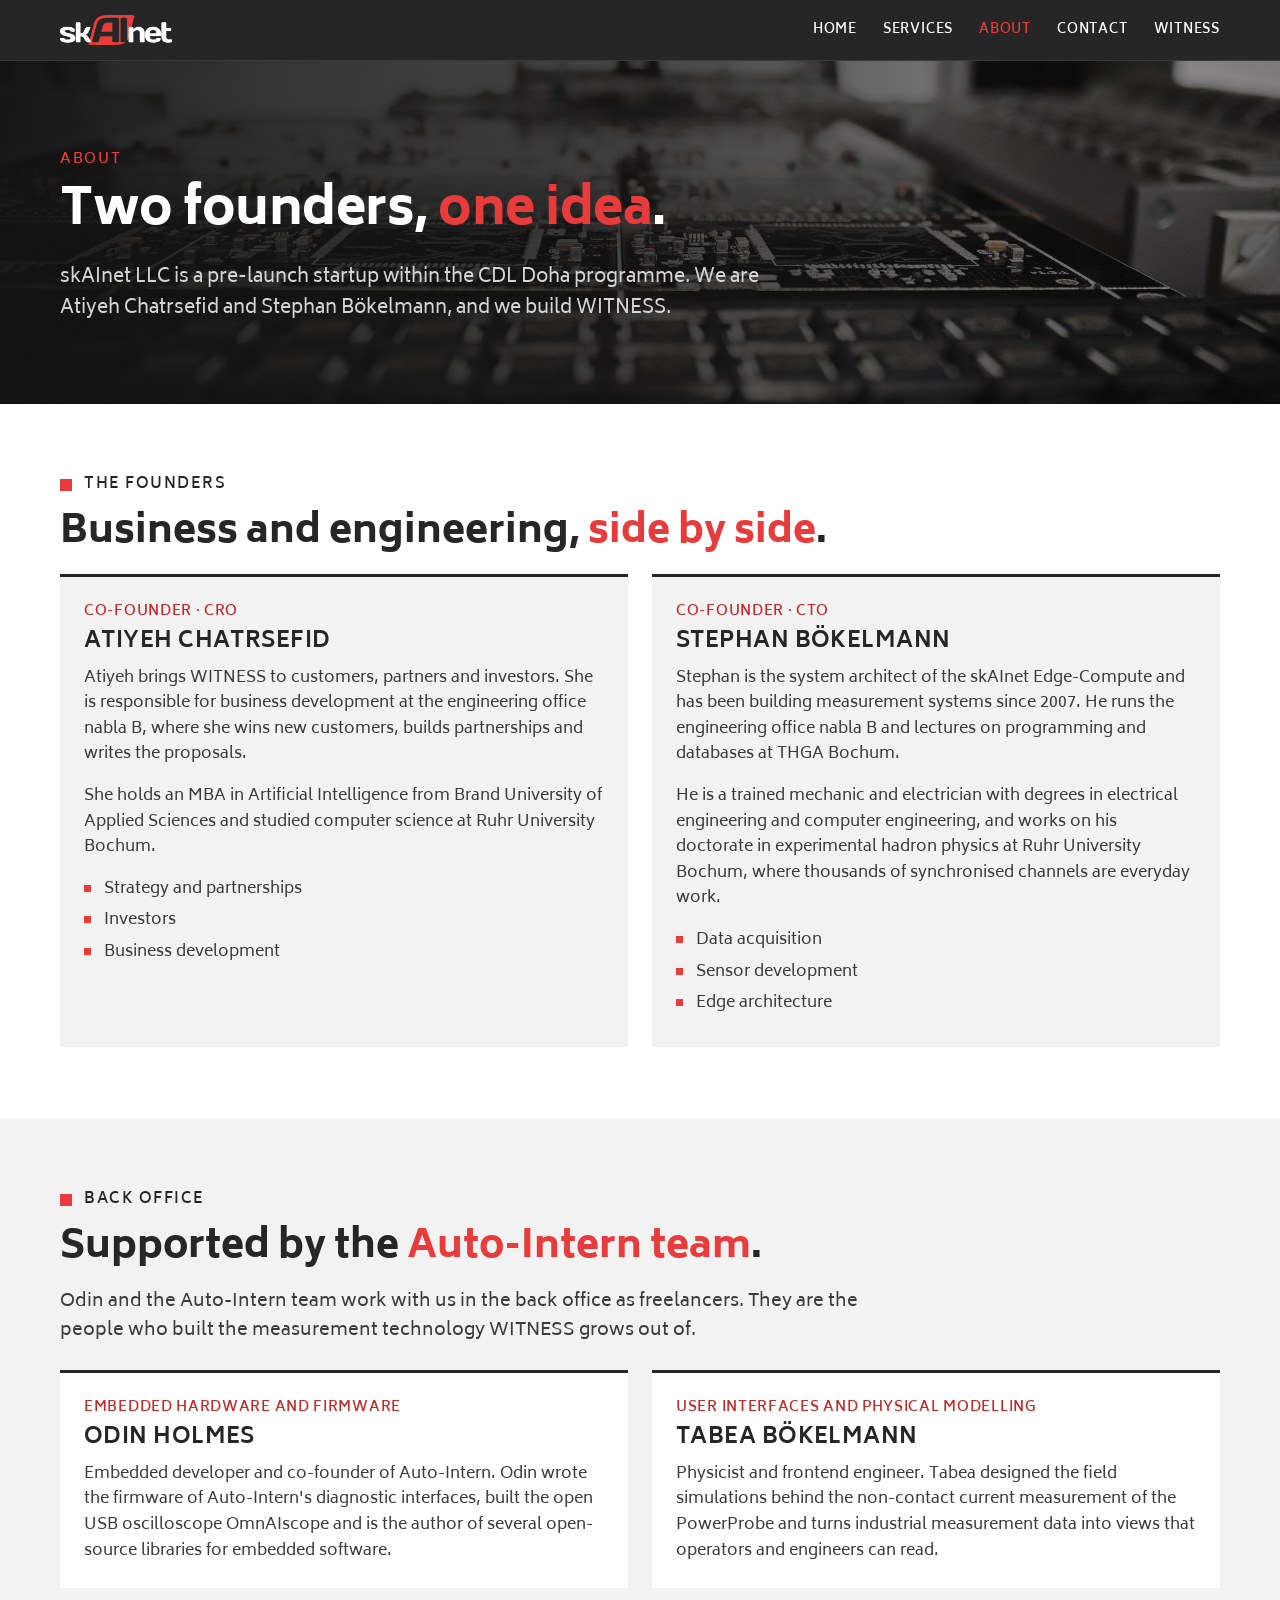
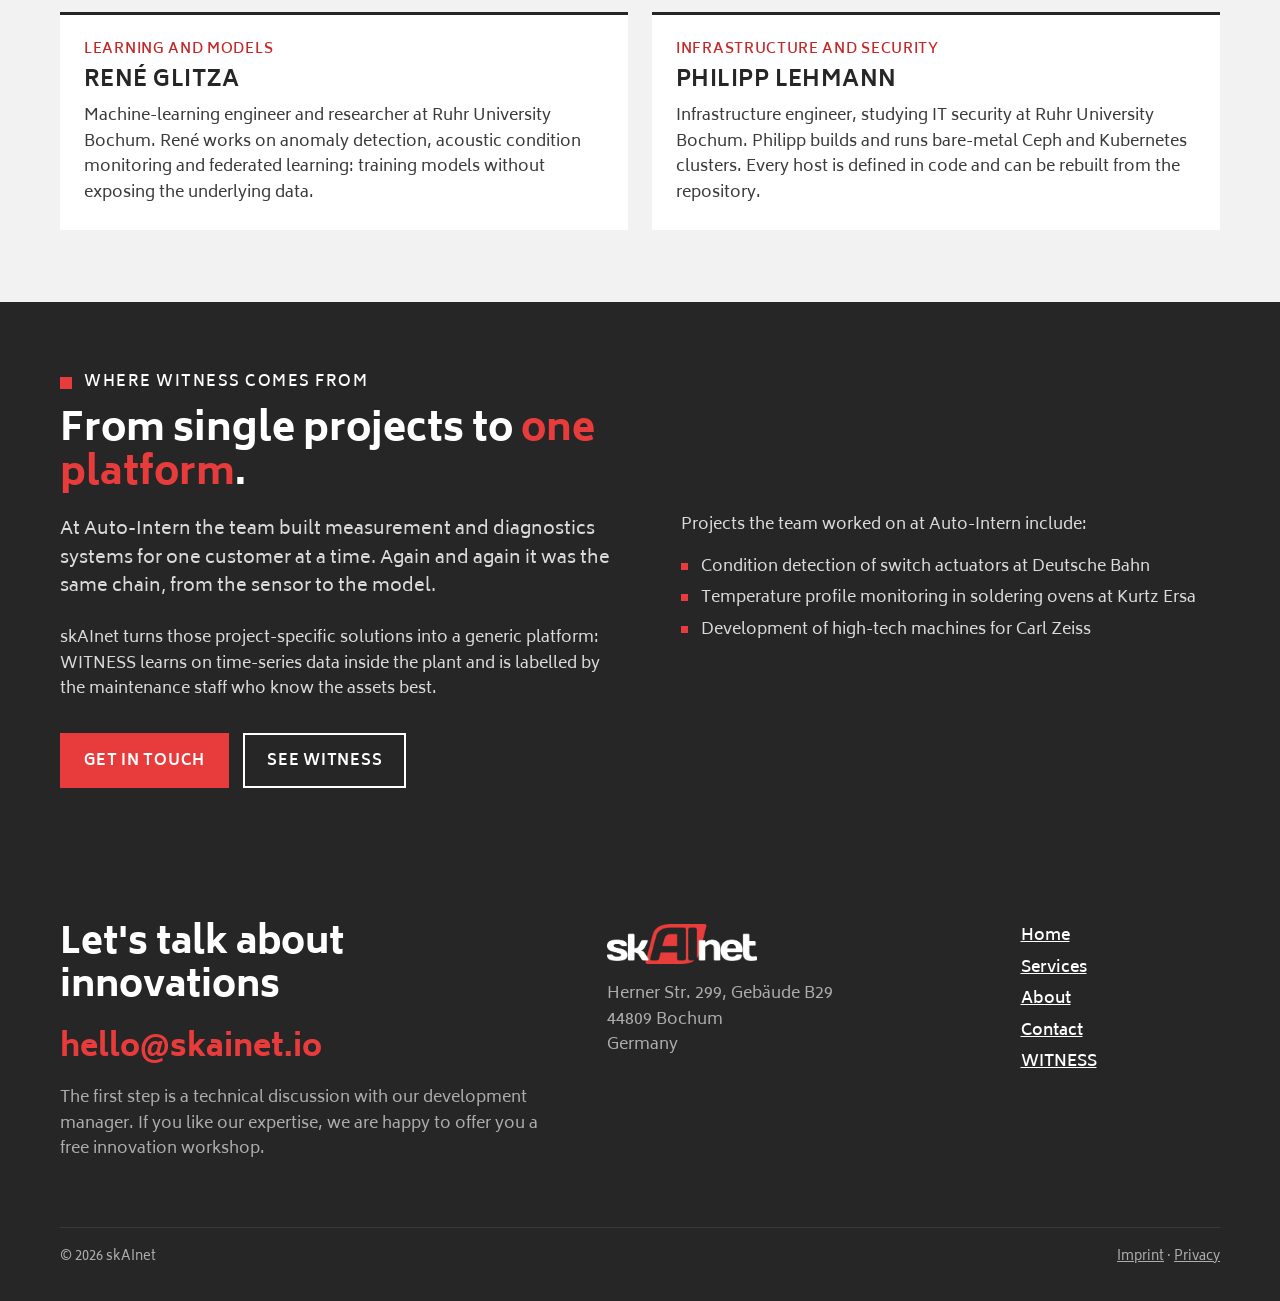
==== commit ad56740c: "Focus the site on WITNESS and the search for investors Home leads with WITNESS, drops the unverifiab" ====
--- a/about/index.html
+++ b/about/index.html
@@ -4,13 +4,13 @@
 <meta charset="utf-8">
 <meta name="viewport" content="width=device-width, initial-scale=1">
 <title>About: skAInet</title>
-<meta name="description" content="skAInet is the development department of Auto-Intern GmbH in Bochum. Our story begins with a defeat.">
+<meta name="description" content="skAInet LLC is a startup founded by Atiyeh Chatrsefid and Stephan Bökelmann. We build WITNESS, supported by the Auto-Intern team.">
 <meta name="theme-color" content="#262626">
 <link rel="canonical" href="https://skainet.io/about/">
 <meta property="og:type" content="website">
 <meta property="og:site_name" content="skAInet">
 <meta property="og:title" content="About: skAInet">
-<meta property="og:description" content="skAInet is the development department of Auto-Intern GmbH in Bochum. Our story begins with a defeat.">
+<meta property="og:description" content="skAInet LLC is a startup founded by Atiyeh Chatrsefid and Stephan Bökelmann. We build WITNESS, supported by the Auto-Intern team.">
 <meta property="og:image" content="https://skainet.io/assets/img/og-image.jpg">
 <meta name="twitter:card" content="summary_large_image">
 <link rel="icon" href="../favicon.ico" sizes="any">
@@ -33,6 +33,7 @@
         <li><a href="../services/">Services</a></li>
         <li><a href="../about/" aria-current="page">About</a></li>
         <li><a href="../contact/">Contact</a></li>
+        <li><a href="https://witness.skainet.io/">WITNESS</a></li>
       </ul>
     </nav>
   </div>
@@ -40,65 +41,83 @@
 
 <main id="main">
 <section class="pagehero">
-  <img class="bg" src="../assets/img/team.jpg" alt="" style="object-position: 75% 30%">
+  <img class="bg" src="../assets/img/pcb-title.jpg" alt="" style="object-position: center">
   <div class="wrap">
     <p class="kicker">About</p>
-    <h1>Our story begins with a <span class="red">defeat</span>.</h1>
-    <p class="lead">skAInet is the development department of Auto-Intern GmbH.</p>
+    <h1>Two founders, <span class="red">one idea</span>.</h1>
+    <p class="lead">skAInet LLC is a pre-launch startup within the CDL Doha programme. We are Atiyeh Chatrsefid and Stephan Bökelmann, and we build WITNESS.</p>
   </div>
 </section>
 
-<section class="section" aria-labelledby="story-h">
-  <div class="wrap prose">
-    <h2 class="label" id="story-h">The story</h2>
-    <p>Odin Holmes, from Oregon, USA, was in Bochum on a student visa at the end of the 1990s. His visa depended on his grades.</p>
-    <blockquote><p>I had pretty good grades. Except in German, where I got an F.</p><footer>Odin</footer></blockquote>
-    <p>So he asked at the immigration office what options he had for staying in Germany. Starting a company didn't sound quite as stressful to his ears. And as an 18-year-old tinkerer, he and Benjamin Menküc, now a professor and senior research advisor at skAInet, wanted to invent something that would benefit those ears: an MP3 player for cars. There was no such thing at the end of the 1990s. That's where it all started.</p>
-    <blockquote><p>We wanted a radio that gets louder the faster you drive. Just what an 18-year-old wants in his car.</p><footer>Odin</footer></blockquote>
-    <p>And this idea could only be implemented with a diagnostic device. In order for the car radio to know the speed of its vehicle, it has to receive the relevant data from the engine and adjust the volume accordingly. Diagnostic devices that can read out such data also existed 20 years ago, but their products were much more complex and accordingly a lot more expensive. In collaboration with the company Ross-Tech LLC from the United States, they developed the product VCDS. VCDS is now the best-selling vehicle diagnostic device in the world.</p>
-    <p>In 2014, physicist Stephan Bökelmann joined AUTO INTERN's development department. In less than a year, he and Odin Holmes transformed the company into a sought-after contract developer for process diagnostics in industry and science. The knowledge of vehicle diagnostics flowed into this transformation at that time.</p>
-    <blockquote><p>One of our biggest challenges is to explain to people that today we build more than just tools for cars. So we founded skAInet and the nerd_force1 and the open Skunkforce e.V. and and... But that's another story.</p><footer>Stephan</footer></blockquote>
+<section class="section" aria-labelledby="founders-h">
+  <div class="wrap">
+    <h2 class="label" id="founders-h">The founders</h2>
+    <h3 class="title">Business and engineering, <span class="red">side by side</span>.</h3>
+    <div class="grid cols-2 steps">
+      <div class="panel step">
+        <p class="what">Co-founder · CRO</p>
+        <h3>Atiyeh Chatrsefid</h3>
+        <p>Atiyeh brings WITNESS to customers, partners and investors. She is responsible for business development at the engineering office nabla B, where she wins new customers, builds partnerships and writes the proposals.</p>
+        <p>She holds an MBA in Artificial Intelligence from Brand University of Applied Sciences and studied computer science at Ruhr University Bochum.</p>
+        <ul class="sq"><li>Strategy and partnerships</li><li>Investors</li><li>Business development</li></ul>
+      </div>
+      <div class="panel step">
+        <p class="what">Co-founder · CTO</p>
+        <h3>Stephan Bökelmann</h3>
+        <p>Stephan is the system architect of the skAInet Edge-Compute and has been building measurement systems since 2007. He runs the engineering office nabla B and lectures on programming and databases at THGA Bochum.</p>
+        <p>He is a trained mechanic and electrician with degrees in electrical engineering and computer engineering, and works on his doctorate in experimental hadron physics at Ruhr University Bochum, where thousands of synchronised channels are everyday work.</p>
+        <ul class="sq"><li>Data acquisition</li><li>Sensor development</li><li>Edge architecture</li></ul>
+      </div>
+    </div>
   </div>
 </section>
 
-<section class="section dark" aria-labelledby="group-h">
-  <div class="wrap split">
-    <div>
-      <h2 class="label" id="group-h">AI-Gruppe</h2>
-      <h3 class="title">Well-known customers from the first year.</h3>
-      <p class="intro">Already in the first year after the foundation of the research department, skAInet won well-known customers. Today we support, among others:</p>
-      <ul class="sq"><li>Condition detection of switch actuators at Deutsche Bahn</li><li>Temperature profile monitoring in soldering ovens at Kurtz Ersa</li><li>Development of high-tech machines for Carl Zeiss</li></ul>
+<section class="section alt" aria-labelledby="back-h">
+  <div class="wrap">
+    <h2 class="label" id="back-h">Back office</h2>
+    <h3 class="title">Supported by the <span class="red">Auto-Intern team</span>.</h3>
+    <p class="intro">Odin and the Auto-Intern team work with us in the back office as freelancers. They are the people who built the measurement technology WITNESS grows out of.</p>
+    <div class="grid cols-2">
+      <div class="panel step">
+        <p class="what">Embedded hardware and firmware</p>
+        <h3>Odin Holmes</h3>
+        <p>Embedded developer and co-founder of Auto-Intern. Odin wrote the firmware of Auto-Intern's diagnostic interfaces, built the open USB oscilloscope OmnAIscope and is the author of several open-source libraries for embedded software.</p>
+      </div>
+      <div class="panel step">
+        <p class="what">User interfaces and physical modelling</p>
+        <h3>Tabea Bökelmann</h3>
+        <p>Physicist and frontend engineer. Tabea designed the field simulations behind the non-contact current measurement of the PowerProbe and turns industrial measurement data into views that operators and engineers can read.</p>
+      </div>
+      <div class="panel step">
+        <p class="what">Learning and models</p>
+        <h3>René Glitza</h3>
+        <p>Machine-learning engineer and researcher at Ruhr University Bochum. René works on anomaly detection, acoustic condition monitoring and federated learning: training models without exposing the underlying data.</p>
+      </div>
+      <div class="panel step">
+        <p class="what">Infrastructure and security</p>
+        <h3>Philipp Lehmann</h3>
+        <p>Infrastructure engineer, studying IT security at Ruhr University Bochum. Philipp builds and runs bare-metal Ceph and Kubernetes clusters. Every host is defined in code and can be rebuilt from the repository.</p>
+      </div>
     </div>
-    <figure class="shot"><img src="../assets/img/ai-gruppe.jpg" width="953" height="671" alt="The companies of the AI-Gruppe drawn as a tree of circuit traces: Auto-Intern, skAInet, ccd car diagnostics, nerd_force1, Fe3C, jabTech, nabla B and others." loading="lazy"></figure>
   </div>
 </section>
 
-<section class="refs" aria-labelledby="refs-h">
-  <div class="wrap">
-    <h2 class="label" id="refs-h">References</h2>
-    <ul class="logos plain">
-      <li><img src="../assets/logos/carl-zeiss.png" alt="Carl Zeiss" width="666" height="396" loading="lazy"></li>
-      <li><img src="../assets/logos/kurtz-ersa.jpg" alt="Kurtz Ersa" width="666" height="396" loading="lazy"></li>
-      <li><img src="../assets/logos/westnetz.png" alt="Westnetz" width="666" height="396" loading="lazy"></li>
-      <li><img src="../assets/logos/kelvion.jpg" alt="Kelvion" width="666" height="396" loading="lazy"></li>
-      <li><img src="../assets/logos/db.jpg" alt="DB Engineering & Consulting" width="666" height="396" loading="lazy"></li>
-      <li><img src="../assets/logos/ross-tech.jpg" alt="Ross-Tech" width="666" height="396" loading="lazy"></li>
-      <li><img src="../assets/logos/rub.png" alt="Ruhr-Universität Bochum" width="666" height="396" loading="lazy"></li>
-      <li><img src="../assets/logos/cplusplus.png" alt="C++" width="666" height="396" loading="lazy"></li>
-      <li><img src="../assets/logos/thga.png" alt="Technische Hochschule Georg Agricola" width="666" height="396" loading="lazy"></li>
-    </ul>
-  </div>
-</section>
-
-<section class="section alt" aria-labelledby="cpp-h">
-  <div class="wrap split rev">
+<section class="section dark" aria-labelledby="origin-h">
+  <div class="wrap split">
     <div>
-      <h2 class="label" id="cpp-h">C++ community</h2>
-      <h3 class="title">A chair in the <span class="red">ISO C++</span> embedded workgroup.</h3>
-      <p>In addition to its memberships in various industry associations, Auto-Intern is also involved in the standardization of the C++ programming language and holds a chair in the embedded workgroup of the ISO C++ Standard Committee.</p>
-      <p>Odin Holmes, also known as @odinthenerd, was the world's most booked speaker at international conferences in C++ in 2018. Odin and Stephan use the resulting network to launch their own conferences. Today, emBO++ is the largest symposium for embedded C++ development in Germany.</p>
+      <h2 class="label" id="origin-h">Where WITNESS comes from</h2>
+      <h3 class="title">From single projects to <span class="red">one platform</span>.</h3>
+      <p class="intro">At Auto-Intern the team built measurement and diagnostics systems for one customer at a time. Again and again it was the same chain, from the sensor to the model.</p>
+      <p>skAInet turns those project-specific solutions into a generic platform: WITNESS learns on time-series data inside the plant and is labelled by the maintenance staff who know the assets best.</p>
+      <div class="actions">
+        <a class="btn btn-primary" href="mailto:hello@skainet.io">Get in touch</a>
+        <a class="btn btn-ghost" href="https://witness.skainet.io/">See WITNESS</a>
+      </div>
     </div>
-    <figure class="shot dark"><img src="../assets/img/conference.jpg" width="900" height="451" alt="A speaker in a red shirt on a conference stage" loading="lazy"></figure>
+    <div>
+      <p>Projects the team worked on at Auto-Intern include:</p>
+      <ul class="sq"><li>Condition detection of switch actuators at Deutsche Bahn</li><li>Temperature profile monitoring in soldering ovens at Kurtz Ersa</li><li>Development of high-tech machines for Carl Zeiss</li></ul>
+    </div>
   </div>
 </section>
 </main>
@@ -113,14 +132,14 @@
       </div>
       <div>
         <img class="logo" src="../assets/img/skainet-logo-white.png" width="800" height="214" alt="skAInet" loading="lazy">
-        <p>Development department of Auto-Intern GmbH<br>Herner Str. 299, Gebäude B29<br>44809 Bochum<br>Germany</p>
+        <p>Herner Str. 299, Gebäude B29<br>44809 Bochum<br>Germany</p>
       </div>
       <ul class="links">
         <li><a href="../">Home</a></li>
         <li><a href="../services/">Services</a></li>
         <li><a href="../about/">About</a></li>
         <li><a href="../contact/">Contact</a></li>
-        <li><a href="https://skainet-llc.github.io/witness-landing-page/">WITNESS</a></li>
+        <li><a href="https://witness.skainet.io/">WITNESS</a></li>
       </ul>
     </div>
     <div class="legal">
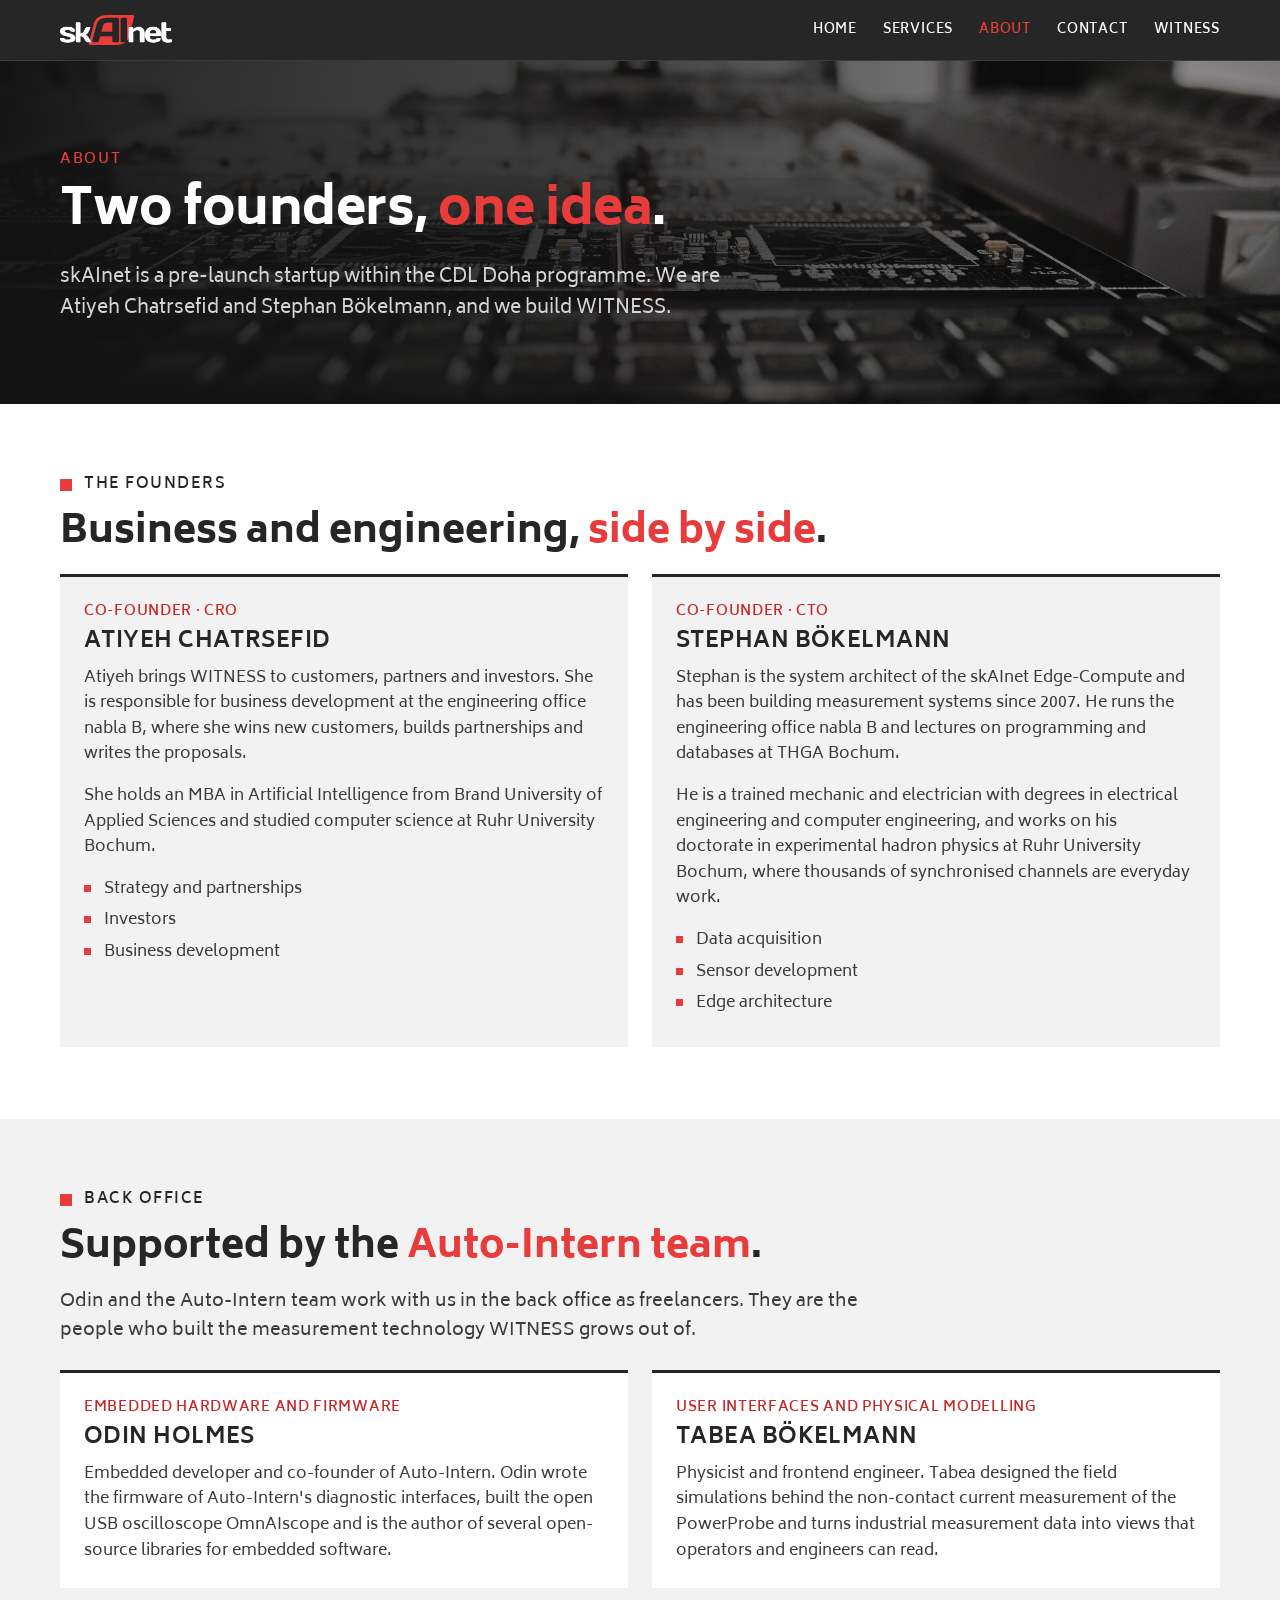
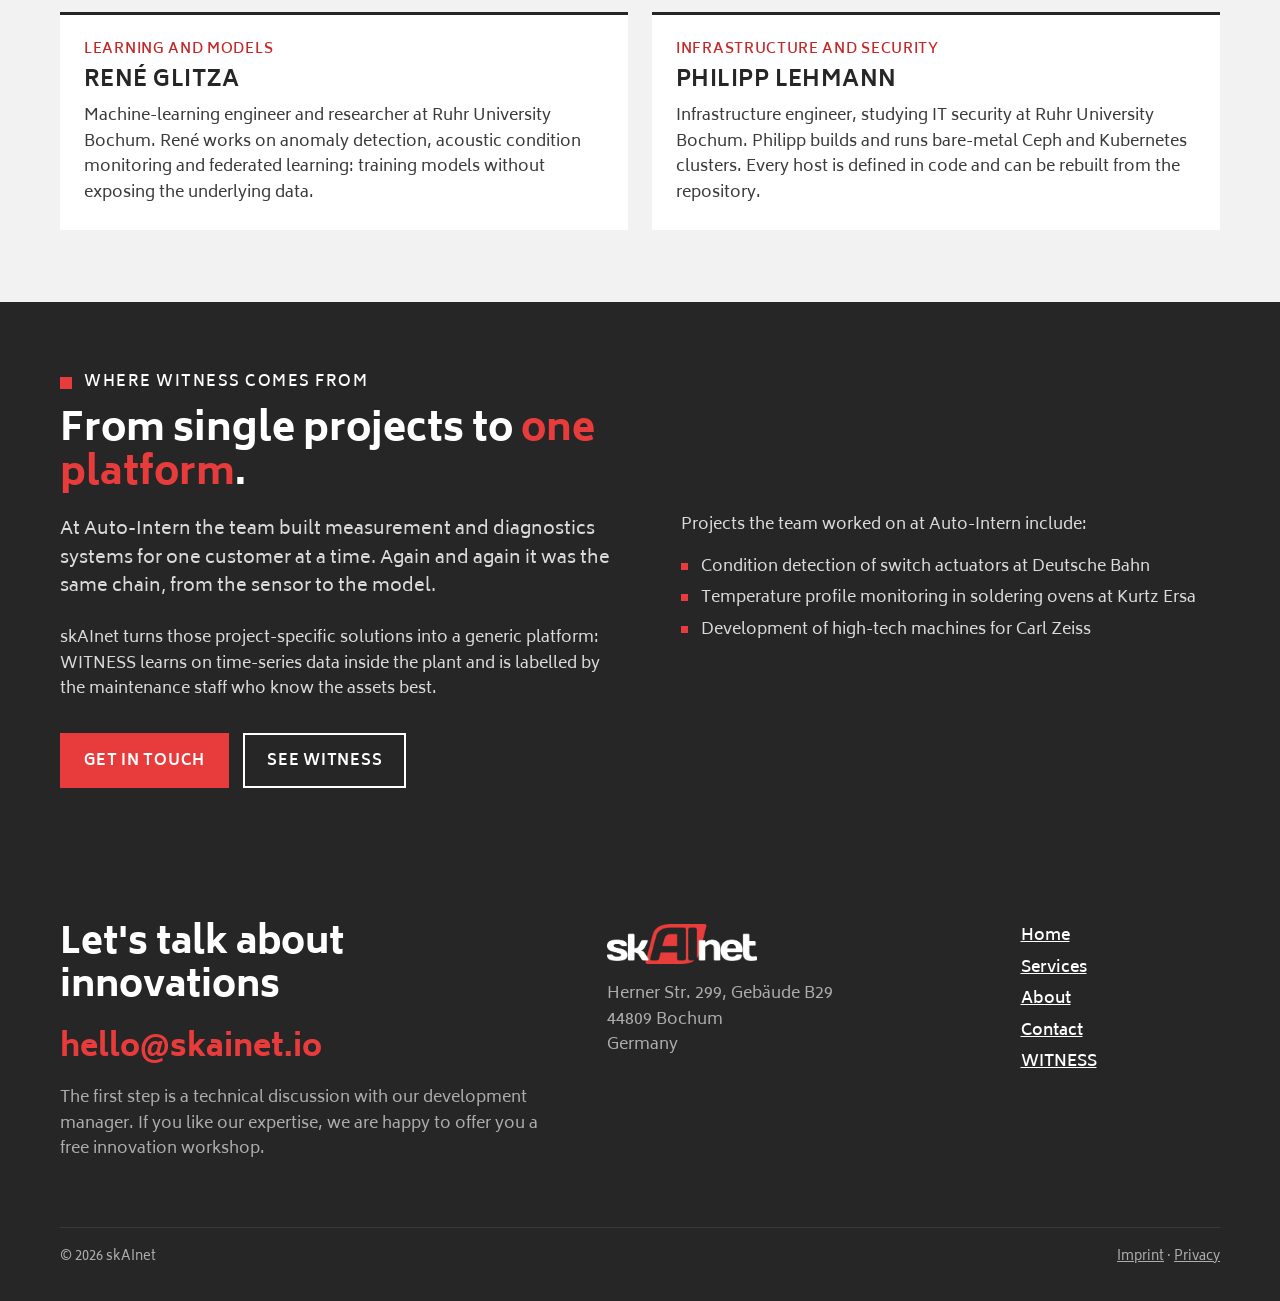
==== commit c1e673a3: "Add JSON-LD and present skAInet as an independent brand The pages now carry schema.org JSON-LD: the " ====
--- a/about/index.html
+++ b/about/index.html
@@ -4,13 +4,13 @@
 <meta charset="utf-8">
 <meta name="viewport" content="width=device-width, initial-scale=1">
 <title>About: skAInet</title>
-<meta name="description" content="skAInet LLC is a startup founded by Atiyeh Chatrsefid and Stephan Bökelmann. We build WITNESS, supported by the Auto-Intern team.">
+<meta name="description" content="skAInet is a startup founded by Atiyeh Chatrsefid and Stephan Bökelmann. We build WITNESS, supported by the Auto-Intern team.">
 <meta name="theme-color" content="#262626">
 <link rel="canonical" href="https://skainet.io/about/">
 <meta property="og:type" content="website">
 <meta property="og:site_name" content="skAInet">
 <meta property="og:title" content="About: skAInet">
-<meta property="og:description" content="skAInet LLC is a startup founded by Atiyeh Chatrsefid and Stephan Bökelmann. We build WITNESS, supported by the Auto-Intern team.">
+<meta property="og:description" content="skAInet is a startup founded by Atiyeh Chatrsefid and Stephan Bökelmann. We build WITNESS, supported by the Auto-Intern team.">
 <meta property="og:image" content="https://skainet.io/assets/img/og-image.jpg">
 <meta name="twitter:card" content="summary_large_image">
 <link rel="icon" href="../favicon.ico" sizes="any">
@@ -19,6 +19,107 @@
 <link rel="preload" href="../assets/fonts/biryani/biryani-extrabold.woff2" as="font" type="font/woff2" crossorigin>
 <link rel="preload" href="../assets/fonts/biryani/biryani-regular.woff2" as="font" type="font/woff2" crossorigin>
 <link rel="stylesheet" href="../assets/css/style.css">
+<script type="application/ld+json">
+{
+ "@context": "https://schema.org",
+ "@graph": [
+  {
+   "@type": "Brand",
+   "@id": "https://skainet.io/#brand",
+   "name": "skAInet",
+   "url": "https://skainet.io/",
+   "logo": "https://skainet.io/assets/img/og-image.jpg",
+   "slogan": "Every asset deserves a witness.",
+   "description": "Independent brand (not a legal entity) of the startup project founded by Atiyeh Chatrsefid and Stephan Bökelmann. skAInet builds WITNESS: hardware and software for on-premise condition monitoring of industrial assets.",
+   "sameAs": [
+    "https://witness.skainet.io/",
+    "https://github.com/skainet-llc"
+   ]
+  },
+  {
+   "@type": "WebSite",
+   "@id": "https://skainet.io/#website",
+   "url": "https://skainet.io/",
+   "name": "skAInet",
+   "inLanguage": "en",
+   "about": {
+    "@id": "https://skainet.io/#brand"
+   }
+  },
+  {
+   "@type": "AboutPage",
+   "@id": "https://skainet.io/about/#webpage",
+   "url": "https://skainet.io/about/",
+   "name": "About: skAInet",
+   "isPartOf": {
+    "@id": "https://skainet.io/#website"
+   },
+   "about": {
+    "@id": "https://skainet.io/#brand"
+   },
+   "inLanguage": "en",
+   "mentions": [
+    {
+     "@id": "https://www.auto-intern.de/ueber-auto-intern/#odin-holmes"
+    },
+    {
+     "@id": "https://tabeatheunicorn.space/#person"
+    },
+    {
+     "@id": "https://jearde.github.io/#person"
+    },
+    {
+     "@id": "https://philipptheserver.com/#person"
+    }
+   ]
+  },
+  {
+   "@type": "Person",
+   "@id": "https://maxclerkwell.tech/#person",
+   "name": "Stephan Bökelmann",
+   "url": "https://maxclerkwell.tech/",
+   "jobTitle": "Co-founder and CTO, skAInet",
+   "brand": {
+    "@id": "https://skainet.io/#brand"
+   }
+  },
+  {
+   "@type": "Person",
+   "@id": "https://nabla-b.engineering/team/#atiyeh-chatrsefid",
+   "name": "Atiyeh Chatrsefid",
+   "url": "https://nabla-b.engineering/team/#atiyeh-chatrsefid",
+   "jobTitle": "Co-founder and CRO, skAInet",
+   "brand": {
+    "@id": "https://skainet.io/#brand"
+   }
+  },
+  {
+   "@type": "Person",
+   "@id": "https://www.auto-intern.de/ueber-auto-intern/#odin-holmes",
+   "name": "Odin Holmes",
+   "url": "https://www.auto-intern.de/ueber-auto-intern/#odin-holmes"
+  },
+  {
+   "@type": "Person",
+   "@id": "https://tabeatheunicorn.space/#person",
+   "name": "Tabea Bökelmann",
+   "url": "https://tabeatheunicorn.space/"
+  },
+  {
+   "@type": "Person",
+   "@id": "https://jearde.github.io/#person",
+   "name": "René Glitza",
+   "url": "https://jearde.github.io/"
+  },
+  {
+   "@type": "Person",
+   "@id": "https://philipptheserver.com/#person",
+   "name": "Philipp Lehmann",
+   "url": "https://philipptheserver.com/"
+  }
+ ]
+}
+</script>
 </head>
 <body>
 <a class="skip" href="#main">Skip to content</a>
@@ -45,7 +146,7 @@
   <div class="wrap">
     <p class="kicker">About</p>
     <h1>Two founders, <span class="red">one idea</span>.</h1>
-    <p class="lead">skAInet LLC is a pre-launch startup within the CDL Doha programme. We are Atiyeh Chatrsefid and Stephan Bökelmann, and we build WITNESS.</p>
+    <p class="lead">skAInet is a pre-launch startup within the CDL Doha programme. We are Atiyeh Chatrsefid and Stephan Bökelmann, and we build WITNESS.</p>
   </div>
 </section>
 
